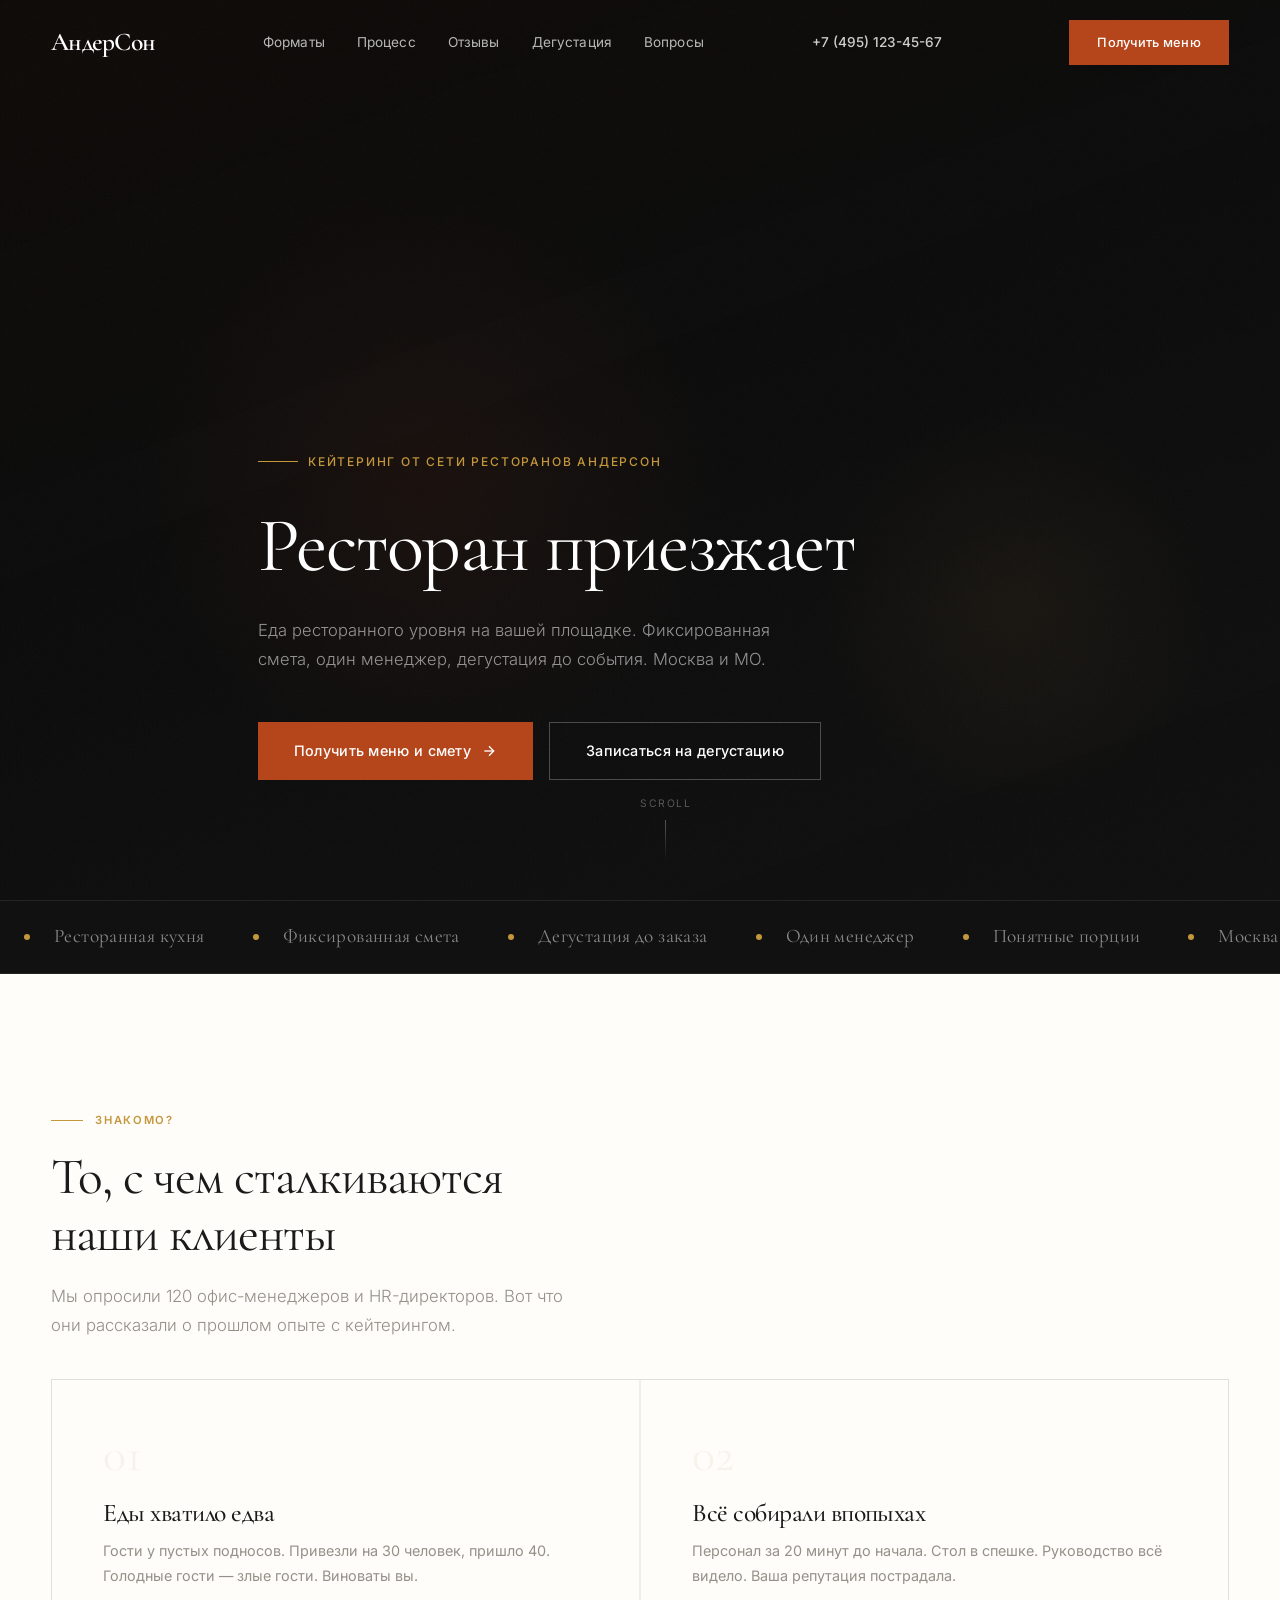
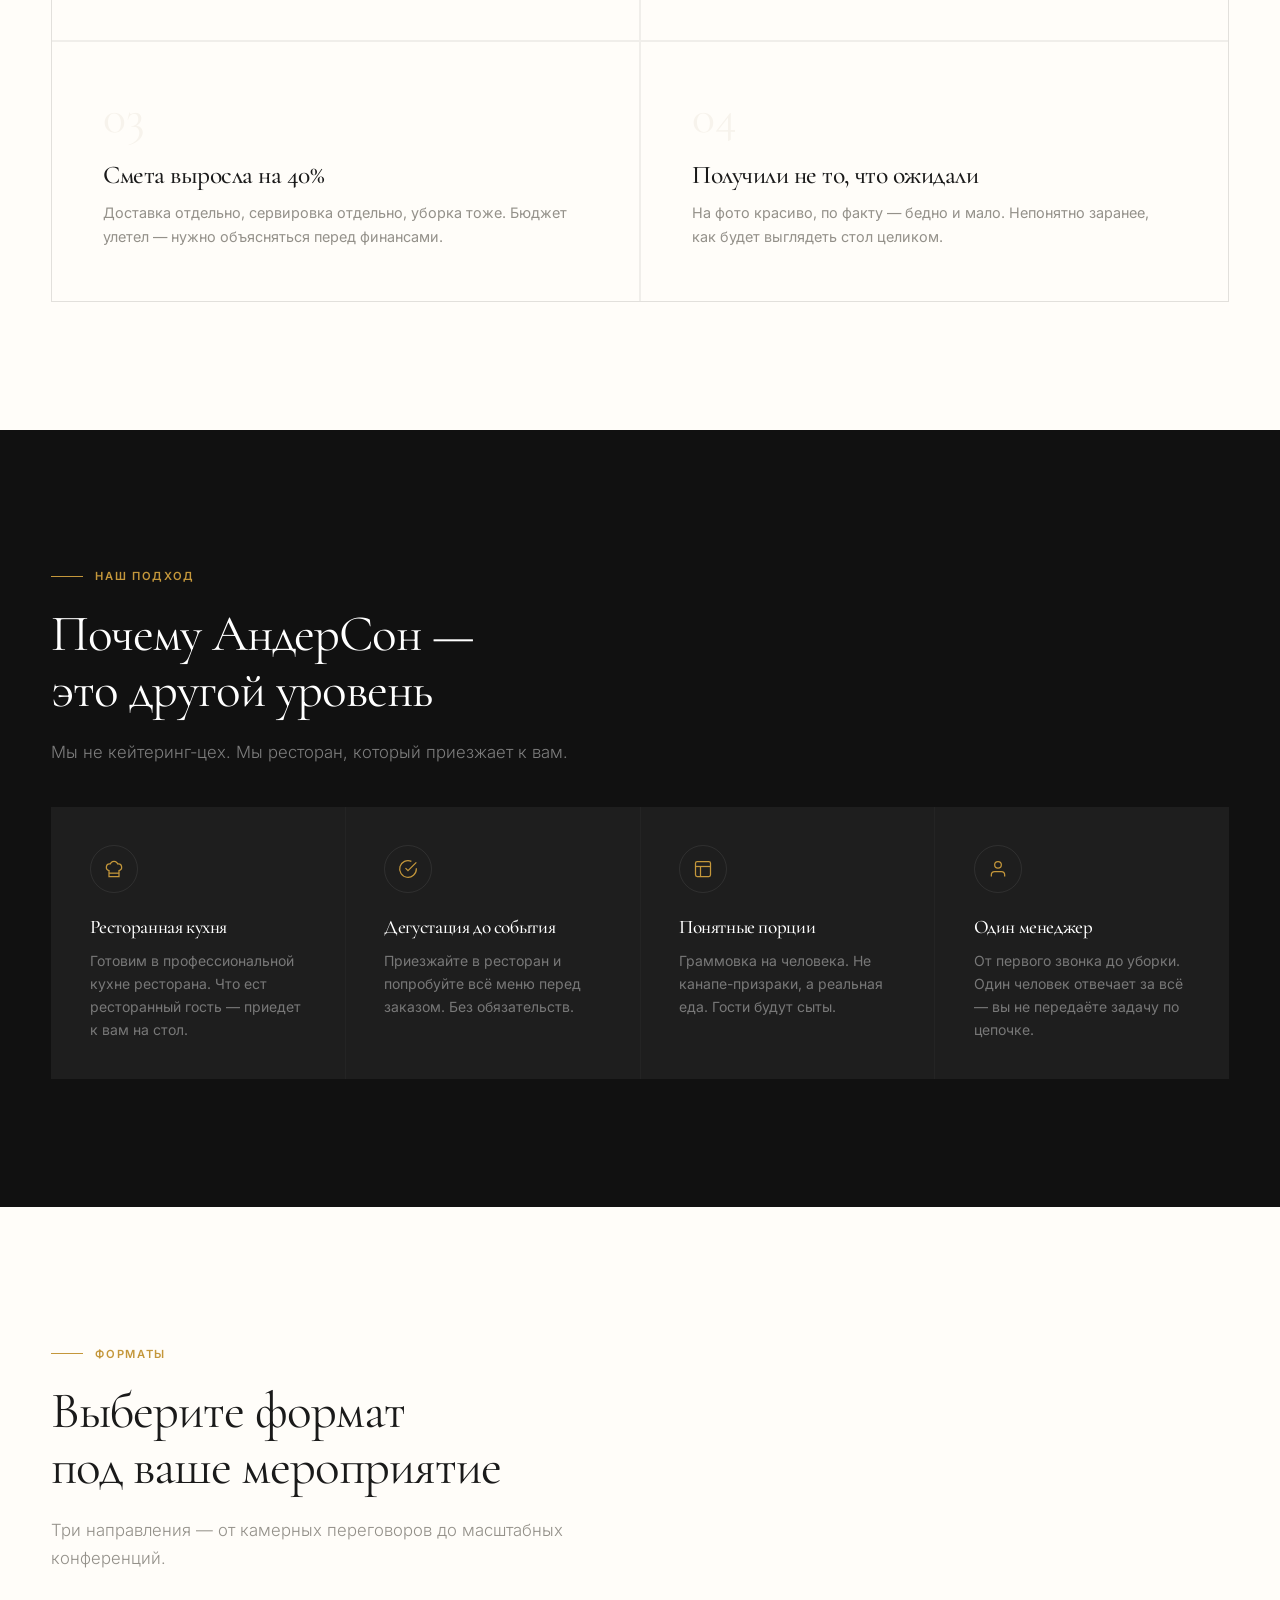
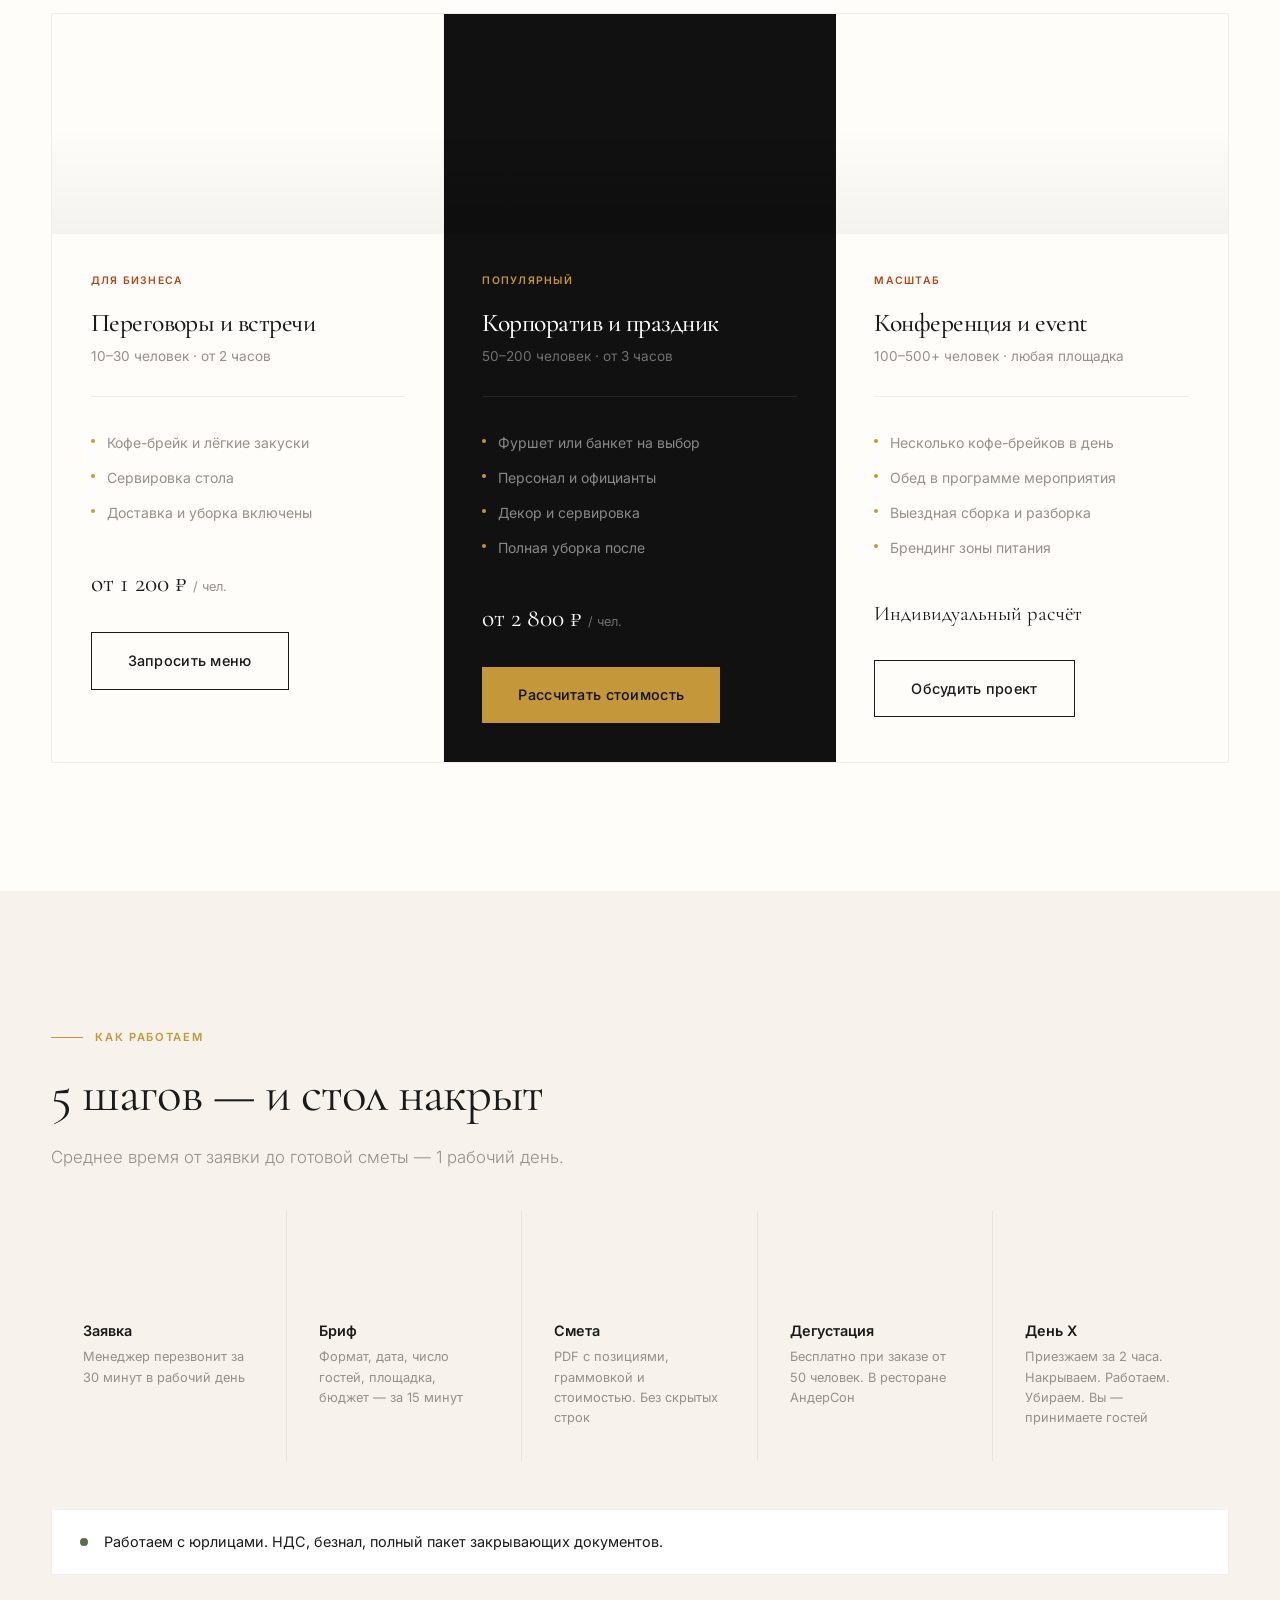
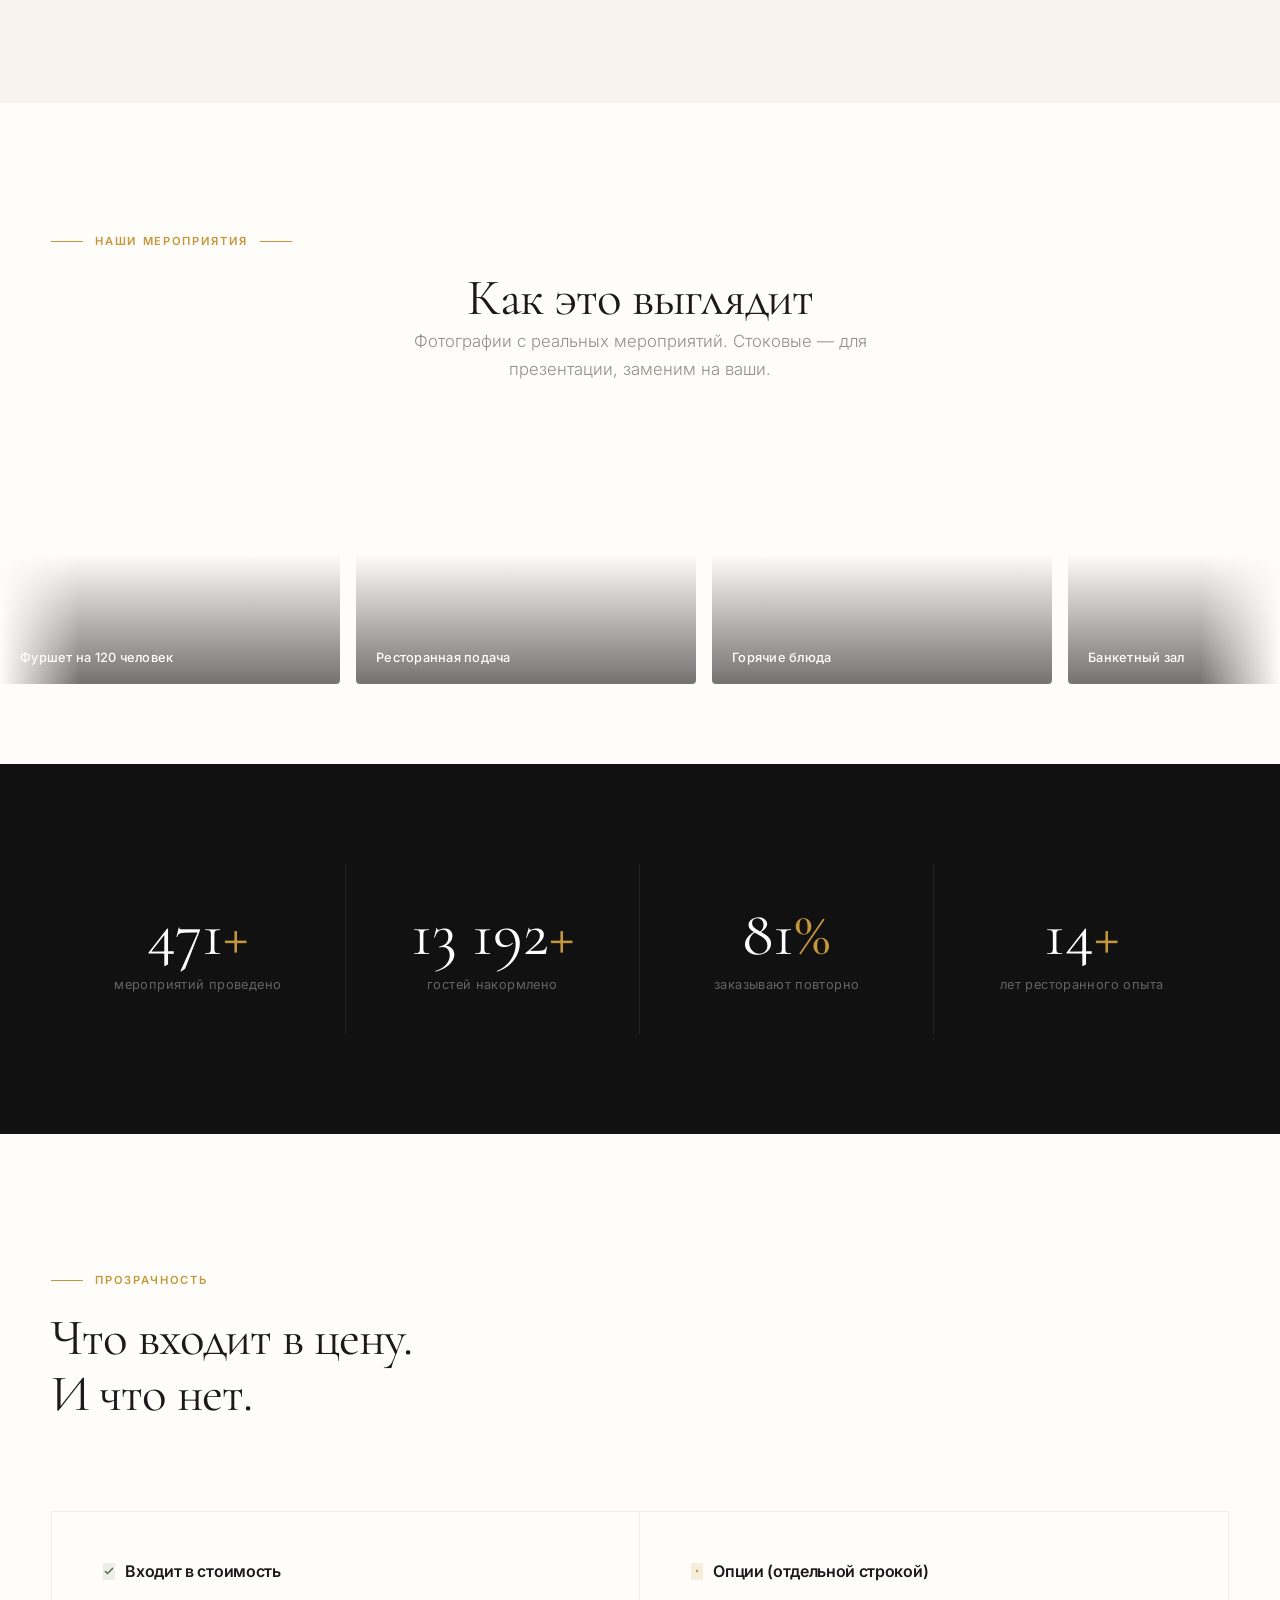
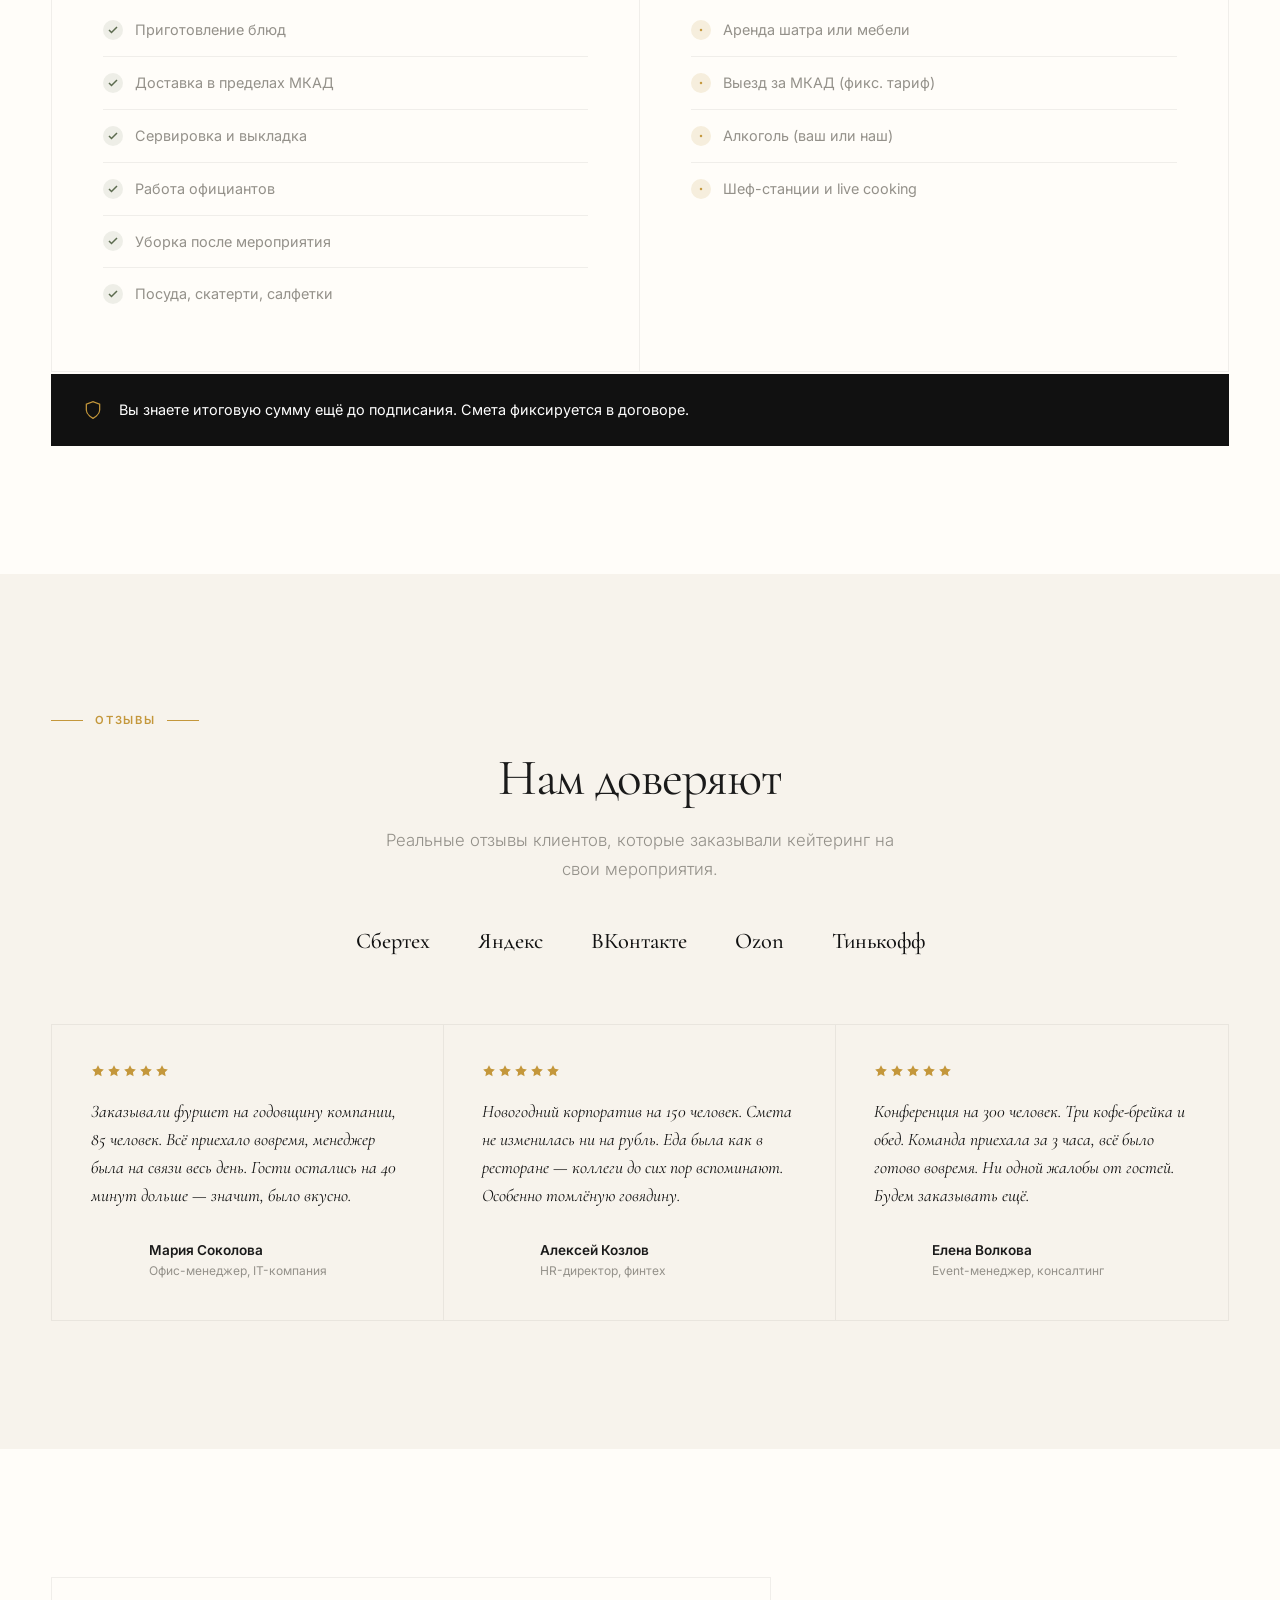
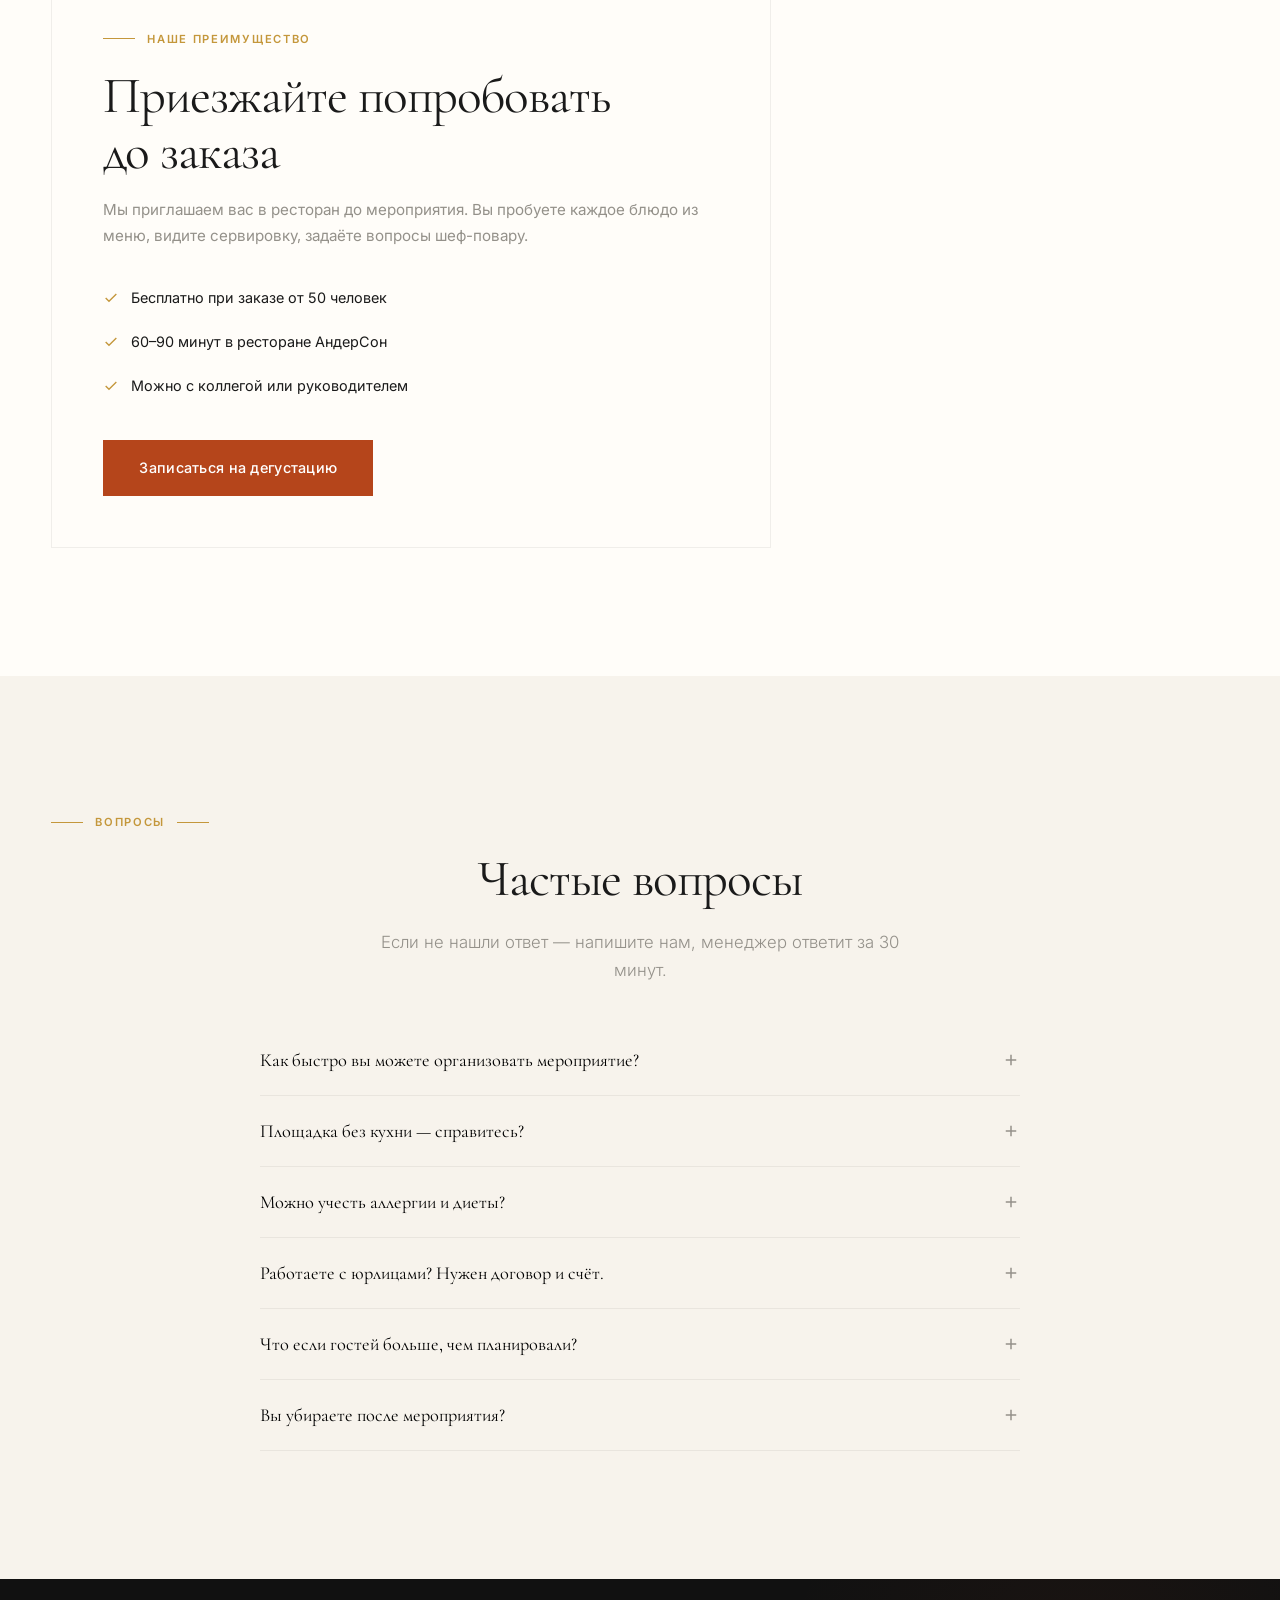
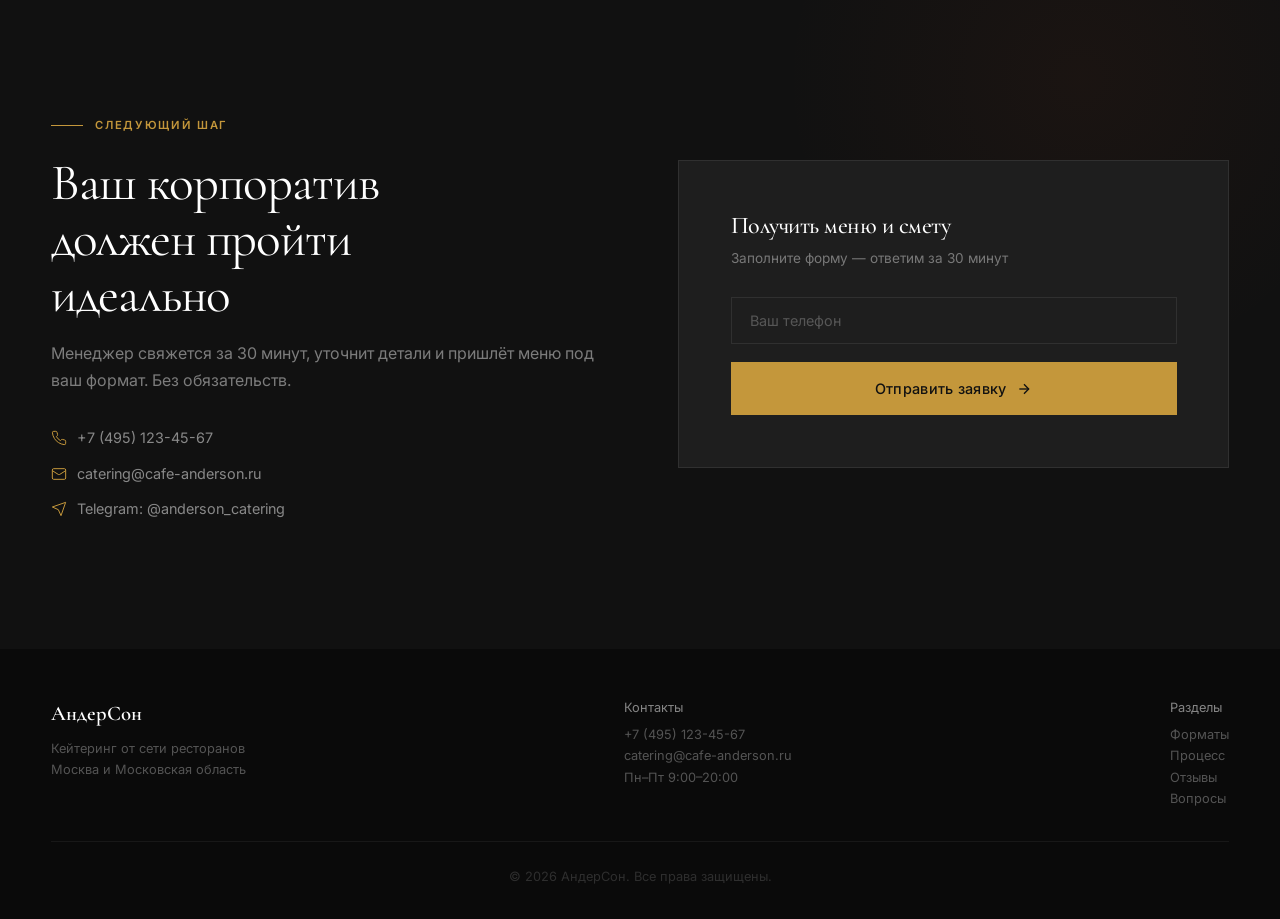
==== index.html @ f6ca9caa "Лендинг кейтеринга АндерСон — первая версия для презентации Co-Authored-By: Claude Opus 4.6 (1M cont" ====
<!DOCTYPE html>
<html lang="ru">
<head>
<meta charset="UTF-8">
<meta name="viewport" content="width=device-width, initial-scale=1.0">
<title>АндерСон Кейтеринг — ресторан приезжает к вам</title>
<meta name="description" content="Корпоративный кейтеринг от сети ресторанов АндерСон. Москва и МО. Ресторанная кухня на вашей площадке.">
<link rel="preconnect" href="https://fonts.googleapis.com">
<link rel="preconnect" href="https://fonts.gstatic.com" crossorigin>
<link href="https://fonts.googleapis.com/css2?family=Cormorant+Garamond:ital,wght@0,400;0,500;0,600;0,700;1,400;1,500&family=Inter:wght@300;400;500;600;700&display=swap" rel="stylesheet">
<style>
*,*::before,*::after{box-sizing:border-box;margin:0;padding:0}
html{scroll-behavior:smooth;font-size:16px;scroll-padding-top:80px}
body{font-family:'Inter',sans-serif;color:#1a1a1a;background:#FFFDF9;line-height:1.65;-webkit-font-smoothing:antialiased;overflow-x:hidden}
img{max-width:100%;display:block}
a{color:inherit;text-decoration:none}
ul{list-style:none}
button{cursor:pointer;border:none;background:none;font-family:inherit}
input,textarea{font-family:inherit;font-size:inherit}

:root{
  --serif:'Cormorant Garamond',Georgia,serif;
  --sans:'Inter',-apple-system,sans-serif;
  --cream:#FFFDF9;
  --cream-dark:#F7F3EC;
  --charcoal:#111111;
  --charcoal-soft:#1E1E1E;
  --warm-gray:#94918A;
  --warm-gray-light:#C4C0B8;
  --terra:#B5451B;
  --terra-deep:#8C3514;
  --gold:#C4973B;
  --gold-soft:rgba(196,151,59,0.15);
  --olive:#5C6B4F;
  --border-light:rgba(0,0,0,0.06);
  --border-dark:rgba(255,255,255,0.08);
}

/* === TYPOGRAPHY === */
h1,h2,h3,h4{font-family:var(--serif);font-weight:500;line-height:1.1;letter-spacing:-0.02em}
h1{font-size:clamp(3rem,6vw,5.5rem);font-weight:400}
h2{font-size:clamp(2rem,4vw,3.5rem);font-weight:400}
h3{font-size:clamp(1.25rem,2vw,1.75rem)}
.text-sm{font-size:0.875rem}
.text-xs{font-size:0.75rem;letter-spacing:0.1em;text-transform:uppercase;font-weight:600}

/* === LAYOUT === */
.wrap{max-width:1280px;margin:0 auto;padding:0 clamp(20px,4vw,64px)}
.sec{padding:clamp(80px,10vw,140px) 0}

/* === BUTTONS === */
.btn{display:inline-flex;align-items:center;gap:10px;font-size:0.9rem;font-weight:500;letter-spacing:0.02em;transition:all .4s cubic-bezier(.25,.46,.45,.94)}
.btn-fill{padding:16px 36px;background:var(--terra);color:#fff;border-radius:0}
.btn-fill:hover{background:var(--terra-deep);transform:translateY(-2px);box-shadow:0 12px 32px rgba(181,69,27,0.25)}
.btn-outline{padding:16px 36px;border:1px solid;border-radius:0}
.btn-outline:hover{background:var(--charcoal);color:#fff;border-color:var(--charcoal)}
.btn-ghost{padding:8px 0;position:relative}
.btn-ghost::after{content:'';position:absolute;bottom:4px;left:0;width:0;height:1px;background:currentColor;transition:width .4s}
.btn-ghost:hover::after{width:100%}
.btn-inv{padding:16px 36px;border:1px solid rgba(255,255,255,0.25);color:#fff;border-radius:0}
.btn-inv:hover{background:#fff;color:var(--charcoal);border-color:#fff}
.btn svg{transition:transform .3s}
.btn:hover svg{transform:translateX(4px)}

/* === HEADER === */
.hdr{position:fixed;top:0;left:0;right:0;z-index:100;padding:20px 0;transition:all .5s}
.hdr.scrolled{background:rgba(255,253,249,0.95);backdrop-filter:blur(20px);box-shadow:0 1px 0 var(--border-light);padding:14px 0}
.hdr .wrap{display:flex;align-items:center;justify-content:space-between}
.hdr-logo{font-family:var(--serif);font-size:1.6rem;font-weight:600;color:#fff;letter-spacing:-0.03em;transition:color .5s}
.hdr.scrolled .hdr-logo{color:var(--charcoal)}
.hdr-nav{display:flex;gap:32px;align-items:center}
.hdr-nav a{font-size:.85rem;font-weight:400;color:rgba(255,255,255,0.7);letter-spacing:0.01em;transition:color .3s}
.hdr-nav a:hover{color:#fff}
.hdr.scrolled .hdr-nav a{color:var(--warm-gray)}
.hdr.scrolled .hdr-nav a:hover{color:var(--charcoal)}
.hdr-phone{font-size:.85rem;font-weight:500;color:rgba(255,255,255,0.8);transition:color .5s}
.hdr.scrolled .hdr-phone{color:var(--charcoal)}
.hdr-cta{margin-left:20px}
.hdr-cta .btn-fill{padding:12px 28px;font-size:.8rem}
.hdr.scrolled .hdr-cta .btn-fill{background:var(--charcoal)}
.hdr.scrolled .hdr-cta .btn-fill:hover{background:var(--terra)}
.hdr-burger{display:none;width:32px;height:24px;position:relative;z-index:101}
.hdr-burger span{display:block;position:absolute;left:0;right:0;height:1.5px;background:#fff;transition:all .4s;border-radius:1px}
.hdr.scrolled .hdr-burger span{background:var(--charcoal)}
.hdr-burger span:nth-child(1){top:0}
.hdr-burger span:nth-child(2){top:50%;transform:translateY(-50%)}
.hdr-burger span:nth-child(3){bottom:0}
.hdr-burger.open span:nth-child(1){top:50%;transform:translateY(-50%) rotate(45deg)}
.hdr-burger.open span:nth-child(2){opacity:0}
.hdr-burger.open span:nth-child(3){bottom:50%;transform:translateY(50%) rotate(-45deg)}
.hdr-burger.open span{background:#fff!important}

/* === MOBILE NAV === */
.mnav{position:fixed;inset:0;background:var(--charcoal);z-index:99;display:flex;flex-direction:column;justify-content:center;align-items:center;gap:0;opacity:0;pointer-events:none;transition:opacity .5s}
.mnav.open{opacity:1;pointer-events:all}
.mnav a{display:block;font-family:var(--serif);font-size:2.5rem;font-weight:400;color:#fff;padding:12px 0;opacity:0;transform:translateY(20px);transition:all .4s}
.mnav.open a{opacity:1;transform:translateY(0)}
.mnav.open a:nth-child(1){transition-delay:.1s}
.mnav.open a:nth-child(2){transition-delay:.15s}
.mnav.open a:nth-child(3){transition-delay:.2s}
.mnav.open a:nth-child(4){transition-delay:.25s}
.mnav.open a:nth-child(5){transition-delay:.3s}
.mnav.open a:nth-child(6){transition-delay:.35s}
.mnav a:hover{color:var(--gold)}
.mnav-phone{margin-top:40px;font-size:1.2rem;color:var(--gold)!important;font-family:var(--sans)!important;font-weight:500!important}

/* === HERO === */
.hero{min-height:100vh;display:flex;align-items:flex-end;position:relative;overflow:hidden;background:var(--charcoal)}
.hero-bg{position:absolute;inset:0;background:url('https://images.unsplash.com/photo-1555244162-803834f70033?w=1920&q=80&fit=crop') center/cover no-repeat}
.hero-bg::after{content:'';position:absolute;inset:0;background:linear-gradient(160deg,rgba(15,10,5,0.85) 0%,rgba(10,10,10,0.7) 40%,rgba(17,17,17,0.8) 100%)}
.hero-grain{position:absolute;inset:0;opacity:.03;background-image:url("data:image/svg+xml,%3Csvg viewBox='0 0 256 256' xmlns='http://www.w3.org/2000/svg'%3E%3Cfilter id='n'%3E%3CfeTurbulence type='fractalNoise' baseFrequency='0.9' numOctaves='4' stitchTiles='stitch'/%3E%3C/filter%3E%3Crect width='100%25' height='100%25' filter='url(%23n)' opacity='1'/%3E%3C/svg%3E");background-size:128px}
.hero-glow{position:absolute;top:20%;left:10%;width:600px;height:600px;background:radial-gradient(circle,rgba(181,69,27,0.08) 0%,transparent 70%);pointer-events:none}
.hero-glow2{position:absolute;bottom:10%;right:5%;width:400px;height:400px;background:radial-gradient(circle,rgba(196,151,59,0.06) 0%,transparent 70%);pointer-events:none}
.hero .wrap{position:relative;z-index:2;padding-top:180px;padding-bottom:clamp(60px,10vw,120px);max-width:900px}
.hero-label{display:inline-flex;align-items:center;gap:10px;margin-bottom:32px;opacity:0;animation:fadeUp .8s .3s forwards}
.hero-label .line{width:40px;height:1px;background:var(--gold)}
.hero-label span{font-size:.75rem;letter-spacing:.15em;text-transform:uppercase;color:var(--gold);font-weight:500}
.hero h1{color:#fff;margin-bottom:28px;opacity:0;animation:fadeUp .8s .5s forwards}
.hero h1 em{font-style:italic;color:var(--gold)}
.hero-lead{color:rgba(255,255,255,0.55);font-size:clamp(1rem,1.3vw,1.15rem);max-width:520px;margin-bottom:48px;line-height:1.75;font-weight:300;opacity:0;animation:fadeUp .8s .7s forwards}
.hero-actions{display:flex;gap:16px;flex-wrap:wrap;opacity:0;animation:fadeUp .8s .9s forwards}
.hero-scroll{position:absolute;bottom:40px;left:50%;transform:translateX(-50%);z-index:2;display:flex;flex-direction:column;align-items:center;gap:8px;color:rgba(255,255,255,0.3);font-size:.65rem;letter-spacing:.15em;text-transform:uppercase;animation:fadeUp .8s 1.2s forwards;opacity:0}
.hero-scroll .arrow{width:1px;height:40px;background:linear-gradient(to bottom,rgba(255,255,255,0.3),transparent);animation:scrollArrow 2s infinite}
@keyframes scrollArrow{0%,100%{opacity:1;transform:scaleY(1)}50%{opacity:.3;transform:scaleY(.5)}}
@keyframes fadeUp{to{opacity:1;transform:translateY(0)}}
.hero-label,.hero h1,.hero-lead,.hero-actions,.hero-scroll{transform:translateY(24px)}

/* === SECTION COMMON === */
.sec-label{display:inline-flex;align-items:center;gap:12px;margin-bottom:20px}
.sec-label .line{width:32px;height:1px;background:var(--gold)}
.sec-label span{font-size:.7rem;letter-spacing:.15em;text-transform:uppercase;color:var(--gold);font-weight:600}
.sec h2{margin-bottom:20px}
.sec-sub{color:var(--warm-gray);max-width:540px;margin-bottom:40px;font-weight:300;font-size:1.05rem;line-height:1.7}

/* === PAIN SECTION === */
.pain{background:var(--cream)}
.pain-grid{display:grid;grid-template-columns:repeat(2,1fr);gap:2px;background:var(--border-light);border:1px solid var(--border-light)}
.pain-card{background:var(--cream);padding:clamp(32px,4vw,56px);transition:background .4s}
.pain-card:hover{background:#fff}
.pain-num{font-family:var(--serif);font-size:3rem;font-weight:400;color:var(--cream-dark);line-height:1;margin-bottom:20px;transition:color .4s}
.pain-card:hover .pain-num{color:var(--terra)}
.pain-card h3{margin-bottom:12px}
.pain-card p{color:var(--warm-gray);font-size:.9rem;line-height:1.7}

/* === APPROACH (UTP) === */
.approach{background:var(--charcoal);color:#fff;position:relative}
.approach::before{content:'';position:absolute;inset:0;background:url('https://images.unsplash.com/photo-1559339352-11d035aa65de?w=1600&q=60&fit=crop') center/cover no-repeat;opacity:.06}
.approach .wrap{position:relative;z-index:1}
.approach .sec-sub{color:rgba(255,255,255,0.45)}
.approach-grid{display:grid;grid-template-columns:repeat(4,1fr);gap:1px;background:var(--border-dark)}
.approach-card{background:var(--charcoal-soft);padding:clamp(28px,3vw,48px);transition:background .4s}
.approach-card:hover{background:#252525}
.approach-card .ico{width:48px;height:48px;border:1px solid var(--border-dark);border-radius:50%;display:flex;align-items:center;justify-content:center;margin-bottom:24px;color:var(--gold);transition:all .4s}
.approach-card:hover .ico{border-color:var(--gold);background:var(--gold-soft)}
.approach-card h3{color:#fff;margin-bottom:10px;font-size:1.2rem}
.approach-card p{color:rgba(255,255,255,0.4);font-size:.875rem;line-height:1.65}

/* === FORMATS === */
.formats{background:var(--cream)}
.fmt-grid{display:grid;grid-template-columns:repeat(3,1fr);gap:0;border:1px solid var(--border-light)}
.fmt-card{border-right:1px solid var(--border-light);display:flex;flex-direction:column;transition:background .4s;overflow:hidden}
.fmt-card:last-child{border-right:none}
.fmt-card:hover{background:#fff}
.fmt-img{height:220px;background-size:cover;background-position:center;position:relative}
.fmt-img::after{content:'';position:absolute;inset:0;background:linear-gradient(to bottom,transparent 50%,rgba(0,0,0,0.04) 100%)}
.fmt-card.featured .fmt-img::after{background:linear-gradient(to bottom,transparent 50%,rgba(0,0,0,0.2) 100%)}
.fmt-body{padding:clamp(28px,3vw,44px)}
.fmt-card.featured{background:var(--charcoal);color:#fff;border-color:var(--charcoal);transition:background .4s,color .4s,transform .5s,box-shadow .5s}
.fmt-card.featured:hover{background:#fff;color:var(--charcoal)}
.fmt-card.featured:hover .fmt-badge{color:var(--terra)}
.fmt-card.featured:hover .fmt-meta{color:var(--warm-gray);border-color:var(--border-light)}
.fmt-card.featured:hover .fmt-list li{color:var(--warm-gray)}
.fmt-card.featured:hover .fmt-price small{color:var(--warm-gray)}
.fmt-card.featured:hover .btn-fill{background:var(--terra);color:#fff}
.fmt-badge{font-size:.65rem;letter-spacing:.12em;text-transform:uppercase;font-weight:600;color:var(--terra);margin-bottom:20px}
.fmt-card.featured .fmt-badge{color:var(--gold)}
.fmt-card h3{font-size:clamp(1.5rem,2vw,2rem);margin-bottom:8px}
.fmt-meta{font-size:.85rem;color:var(--warm-gray);margin-bottom:28px;padding-bottom:28px;border-bottom:1px solid var(--border-light)}
.fmt-card.featured .fmt-meta{color:rgba(255,255,255,0.4);border-color:var(--border-dark)}
.fmt-list{flex-grow:1;margin-bottom:32px}
.fmt-list li{font-size:.875rem;padding:6px 0;color:var(--warm-gray);display:flex;align-items:flex-start;gap:12px}
.fmt-list li::before{content:'';width:4px;height:4px;border-radius:50%;background:var(--gold);margin-top:8px;flex-shrink:0}
.fmt-card.featured .fmt-list li{color:rgba(255,255,255,0.5)}
.fmt-price{font-family:var(--serif);font-size:clamp(1.5rem,2vw,2.25rem);font-weight:400;margin-bottom:28px}
.fmt-price small{font-family:var(--sans);font-size:.8rem;font-weight:400;color:var(--warm-gray)}
.fmt-card.featured .fmt-price small{color:rgba(255,255,255,0.4)}
.fmt-card.featured .btn-fill{background:var(--gold);color:var(--charcoal)}
.fmt-card.featured .btn-fill:hover{background:#d4a73f}

/* === PROCESS === */
.process{background:var(--cream-dark)}
.proc-grid{display:grid;grid-template-columns:repeat(5,1fr);gap:0}
.proc-step{padding:clamp(24px,2.5vw,40px);border-right:1px solid var(--border-light);position:relative}
.proc-step:last-child{border-right:none}
.proc-step .num{font-family:var(--serif);font-size:4rem;font-weight:400;color:var(--cream-dark);line-height:1;margin-bottom:16px;transition:color .4s}
.proc-step:hover .num{color:var(--terra)}
.proc-step h4{font-family:var(--sans);font-weight:600;font-size:.9rem;margin-bottom:8px;letter-spacing:0}
.proc-step p{font-size:.8rem;color:var(--warm-gray);line-height:1.6}
.proc-note{margin-top:48px;display:flex;align-items:center;gap:16px;padding:20px 28px;border:1px solid var(--border-light);background:#fff;font-size:.9rem}
.proc-note .dot{width:8px;height:8px;border-radius:50%;background:var(--olive);flex-shrink:0}

/* === GALLERY MARQUEE === */
.gallery{padding:clamp(80px,10vw,120px) 0 clamp(60px,8vw,80px);background:var(--cream);overflow:hidden}
.gal-marquee{position:relative;width:100%;overflow:hidden}
.gal-marquee::before,.gal-marquee::after{content:'';position:absolute;top:0;bottom:0;width:80px;z-index:3;pointer-events:none}
.gal-marquee::before{left:0;background:linear-gradient(to right,var(--cream),transparent)}
.gal-marquee::after{right:0;background:linear-gradient(to left,var(--cream),transparent)}
.gal-track{display:flex;gap:16px;width:max-content;animation:marquee 35s linear infinite}
.gal-marquee:hover .gal-track{animation-play-state:paused}
@keyframes marquee{0%{transform:translateX(0)}100%{transform:translateX(-50%)}}
.gal-item{width:340px;height:260px;background-size:cover;background-position:center;border-radius:4px;position:relative;overflow:hidden;flex-shrink:0;transition:transform .4s}
.gal-item:hover{transform:scale(1.03)}
.gal-item::after{content:'';position:absolute;inset:0;background:linear-gradient(to top,rgba(0,0,0,0.55) 0%,transparent 50%)}
.gal-cap{position:absolute;bottom:16px;left:20px;right:20px;color:#fff;font-size:.8rem;font-weight:500;z-index:2;letter-spacing:.02em}

/* === STATS === */
.stats{background:var(--charcoal);padding:clamp(60px,8vw,100px) 0}
.stats-grid{display:grid;grid-template-columns:repeat(4,1fr);gap:0}
.stat{text-align:center;padding:clamp(20px,3vw,40px);border-right:1px solid var(--border-dark)}
.stat:last-child{border-right:none}
.stat-num{font-family:var(--serif);font-size:clamp(2.5rem,5vw,4rem);font-weight:400;color:#fff;line-height:1;margin-bottom:8px}
.stat-num .suffix{color:var(--gold)}
.stat-label{font-size:.8rem;color:rgba(255,255,255,0.35);letter-spacing:.03em}

/* === TRANSPARENCY === */
.transp{background:var(--cream)}
.transp-grid{display:grid;grid-template-columns:1fr 1fr;gap:0;border:1px solid var(--border-light)}
.transp-col{padding:clamp(32px,4vw,56px)}
.transp-col:first-child{border-right:1px solid var(--border-light)}
.transp-col h3{font-family:var(--sans);font-weight:600;font-size:1rem;margin-bottom:24px;display:flex;align-items:center;gap:10px}
.transp-col li{padding:14px 0;border-bottom:1px solid var(--border-light);font-size:.9rem;color:var(--warm-gray);display:flex;align-items:center;gap:12px}
.transp-col li:last-child{border-bottom:none}
.transp-col li .ck{width:20px;height:20px;border-radius:50%;display:flex;align-items:center;justify-content:center;flex-shrink:0}
.ck-yes{background:rgba(92,107,79,0.1);color:var(--olive)}
.ck-opt{background:var(--gold-soft);color:var(--gold)}
.transp-banner{margin-top:2px;background:var(--charcoal);color:#fff;padding:24px 32px;display:flex;align-items:center;gap:16px;font-size:.9rem;font-weight:400}
.transp-banner svg{flex-shrink:0;color:var(--gold)}

/* === REVIEWS === */
.reviews{background:var(--cream-dark)}
.rev-logos{display:flex;gap:48px;align-items:center;justify-content:center;margin-bottom:64px;flex-wrap:wrap;opacity:.3}
.rev-logo{font-family:var(--serif);font-size:1.4rem;font-weight:500;color:var(--charcoal)}
.rev-grid{display:grid;grid-template-columns:repeat(3,1fr);gap:0;border:1px solid var(--border-light)}
.rev-card{padding:clamp(28px,3vw,44px);border-right:1px solid var(--border-light);background:var(--cream-dark);transition:background .4s}
.rev-card:last-child{border-right:none}
.rev-card:hover{background:#fff}
.rev-stars{display:flex;gap:2px;margin-bottom:20px;color:var(--gold)}
.rev-text{font-family:var(--serif);font-size:1.1rem;font-weight:400;font-style:italic;line-height:1.6;margin-bottom:28px;color:var(--charcoal)}
.rev-author{display:flex;align-items:center;gap:14px}
.rev-ava{width:44px;height:44px;border-radius:50%;background-size:cover;background-position:center;flex-shrink:0}
.rev-name{font-weight:600;font-size:.85rem}
.rev-role{font-size:.75rem;color:var(--warm-gray)}

/* === DEGUSTATION === */
.degu{background:var(--cream)}
.degu-inner{border:1px solid var(--border-light);max-width:720px}
.degu-img{display:none}
.degu-content{padding:clamp(40px,4vw,72px);display:flex;flex-direction:column;justify-content:center}
.degu-content h2{margin-bottom:16px}
.degu-content>p{color:var(--warm-gray);margin-bottom:28px;font-size:.95rem;line-height:1.7}
.degu-list li{padding:10px 0;display:flex;align-items:center;gap:12px;font-size:.9rem}
.degu-list li svg{color:var(--gold);flex-shrink:0}
.degu-content .btn{margin-top:32px;align-self:flex-start}

/* === FAQ === */
.faq{background:var(--cream-dark)}
.faq-list{max-width:760px;margin:32px auto 0}
.faq-item{border-bottom:1px solid var(--border-light)}
.faq-q{width:100%;text-align:left;padding:24px 0;font-family:var(--serif);font-size:1.15rem;font-weight:400;display:flex;justify-content:space-between;align-items:center;gap:16px;transition:color .3s}
.faq-q:hover{color:var(--terra)}
.faq-q svg{flex-shrink:0;transition:transform .4s;color:var(--warm-gray)}
.faq-item.open .faq-q svg{transform:rotate(45deg)}
.faq-a{max-height:0;overflow:hidden;transition:max-height .5s cubic-bezier(.25,.46,.45,.94)}
.faq-item.open .faq-a{max-height:200px}
.faq-a p{padding-bottom:24px;font-size:.9rem;color:var(--warm-gray);line-height:1.75}

/* === FINAL CTA === */
.cta-final{background:var(--charcoal);color:#fff;padding:clamp(80px,10vw,140px) 0;position:relative;overflow:hidden}
.cta-final .glow{position:absolute;top:-200px;right:-100px;width:600px;height:600px;background:radial-gradient(circle,rgba(181,69,27,0.06) 0%,transparent 70%);pointer-events:none}
.cta-final .wrap{position:relative;z-index:2;display:grid;grid-template-columns:1fr 1fr;gap:clamp(40px,6vw,80px);align-items:center}
.cta-text h2{color:#fff;margin-bottom:16px}
.cta-text p{color:rgba(255,255,255,0.45);margin-bottom:32px;font-size:1rem;line-height:1.7}
.cta-contacts{display:flex;flex-direction:column;gap:12px}
.cta-contact{display:flex;align-items:center;gap:10px;color:rgba(255,255,255,0.5);font-size:.9rem;transition:color .3s}
.cta-contact:hover{color:#fff}
.cta-contact svg{flex-shrink:0;color:var(--gold)}
.cta-form{background:var(--charcoal-soft);border:1px solid var(--border-dark);padding:clamp(32px,4vw,52px)}
.cta-form h3{font-size:1.5rem;margin-bottom:8px;color:#fff}
.cta-form>p{font-size:.85rem;color:rgba(255,255,255,0.4);margin-bottom:28px}
.f-group{margin-bottom:14px}
.f-group input,.f-group textarea{width:100%;padding:14px 18px;border:1px solid var(--border-dark);background:transparent;color:#fff;font-size:.9rem;outline:none;transition:border-color .3s}
.f-group input::placeholder,.f-group textarea::placeholder{color:rgba(255,255,255,0.25)}
.f-group input:focus,.f-group textarea:focus{border-color:var(--gold)}
.f-group textarea{resize:vertical;min-height:60px}
.cta-form .btn-fill{width:100%;justify-content:center;padding:18px;font-size:.9rem;margin-top:4px;background:var(--gold);color:var(--charcoal)}
.cta-form .btn-fill:hover{background:#d4a73f;box-shadow:0 12px 32px rgba(196,151,59,0.2)}
.form-ok{display:none;text-align:center;padding:40px 0}
.form-ok.show{display:block}
.form-ok .chk{width:64px;height:64px;border-radius:50%;border:2px solid var(--gold);display:flex;align-items:center;justify-content:center;margin:0 auto 20px;color:var(--gold);animation:pop .5s}
@keyframes pop{0%{transform:scale(0)}60%{transform:scale(1.2)}100%{transform:scale(1)}}
.form-ok h3{color:#fff;margin-bottom:6px}
.form-ok p{color:rgba(255,255,255,0.45);font-size:.9rem}

/* === FOOTER === */
.ftr{background:#0a0a0a;padding:48px 0 32px;color:rgba(255,255,255,0.3);font-size:.8rem}
.ftr-inner{display:flex;justify-content:space-between;align-items:flex-start;gap:32px;flex-wrap:wrap;padding-bottom:32px;border-bottom:1px solid rgba(255,255,255,0.06)}
.ftr-logo{font-family:var(--serif);font-size:1.3rem;font-weight:600;color:#fff;margin-bottom:6px}
.ftr-copy{text-align:center;margin-top:24px;color:rgba(255,255,255,0.15)}

/* === SCROLL TOP === */
.to-top{position:fixed;bottom:32px;right:32px;width:44px;height:44px;background:var(--charcoal);color:#fff;display:flex;align-items:center;justify-content:center;z-index:90;opacity:0;transform:translateY(16px);transition:all .4s;pointer-events:none}
.to-top.show{opacity:1;transform:translateY(0);pointer-events:all}
.to-top:hover{background:var(--terra)}

/* === MOBILE CTA BAR === */
.m-cta{display:none;position:fixed;bottom:0;left:0;right:0;background:rgba(255,253,249,0.97);backdrop-filter:blur(16px);padding:12px 20px;z-index:89;box-shadow:0 -1px 0 var(--border-light);transform:translateY(100%);transition:transform .4s}
.m-cta.show{transform:translateY(0)}
.m-cta .btn-fill{width:100%;justify-content:center;padding:16px}

/* === REVEAL ANIMATIONS === */
.rv{opacity:0;transform:translateY(32px);transition:opacity .9s cubic-bezier(.16,1,.3,1),transform .9s cubic-bezier(.16,1,.3,1)}
.rv.in{opacity:1;transform:none}
.rv-d1{transition-delay:.12s}
.rv-d2{transition-delay:.24s}
.rv-d3{transition-delay:.36s}
.rv-d4{transition-delay:.48s}
.rv-scale{opacity:0;transform:scale(0.92);transition:opacity .8s,transform .8s cubic-bezier(.16,1,.3,1)}
.rv-scale.in{opacity:1;transform:scale(1)}
.rv-left{opacity:0;transform:translateX(-40px);transition:opacity .8s,transform .8s cubic-bezier(.16,1,.3,1)}
.rv-left.in{opacity:1;transform:none}
.rv-right{opacity:0;transform:translateX(40px);transition:opacity .8s,transform .8s cubic-bezier(.16,1,.3,1)}
.rv-right.in{opacity:1;transform:none}

/* === GRADIENT ANIMATED HEADING === */
.grad-text{background:linear-gradient(135deg,var(--gold),var(--terra),var(--gold),#D4A03F);background-size:300% 300%;-webkit-background-clip:text;-webkit-text-fill-color:transparent;background-clip:text;animation:gradShift 6s ease infinite}
@keyframes gradShift{0%{background-position:0% 50%}50%{background-position:100% 50%}100%{background-position:0% 50%}}

/* === ENHANCED HOVER EFFECTS === */
.pain-card{transition:background .4s,transform .4s,box-shadow .4s}
.pain-card:hover{background:#fff;transform:translateY(-4px);box-shadow:0 20px 40px rgba(0,0,0,0.06)}
.approach-card{transition:background .4s,transform .4s}
.approach-card:hover{background:#252525;transform:translateY(-4px)}
.fmt-card{transition:background .4s,transform .5s,box-shadow .5s}
.fmt-card:hover{background:#fff;transform:translateY(-6px);box-shadow:0 24px 48px rgba(0,0,0,0.08)}
.fmt-card.featured:hover{transform:translateY(-6px);box-shadow:0 24px 48px rgba(0,0,0,0.2)}
.rev-card{transition:background .4s,transform .4s,box-shadow .4s}
.rev-card:hover{background:#fff;transform:translateY(-4px);box-shadow:0 16px 40px rgba(0,0,0,0.06)}
.proc-step{transition:background .3s}
.proc-step:hover{background:rgba(0,0,0,0.015)}
.gal-item{transition:transform .5s cubic-bezier(.16,1,.3,1)}
.gal-item:hover{transform:scale(1.04)}
.btn-fill{position:relative;overflow:hidden}
.btn-fill::before{content:'';position:absolute;top:50%;left:50%;width:0;height:0;background:rgba(255,255,255,0.1);border-radius:50%;transform:translate(-50%,-50%);transition:width .6s,height .6s}
.btn-fill:hover::before{width:300px;height:300px}
.to-top{transition:all .4s cubic-bezier(.16,1,.3,1)}
.to-top:hover{transform:translateY(-4px);box-shadow:0 8px 24px rgba(181,69,27,0.3)}

/* === PARALLAX PREP === */
.parallax-bg{will-change:transform;transform:scale(1.1)}

/* === FLOATING ELEMENTS === */
.hero-glow{animation:floatGlow 8s ease-in-out infinite}
.hero-glow2{animation:floatGlow 10s ease-in-out infinite reverse}
@keyframes floatGlow{0%,100%{transform:translate(0,0)}50%{transform:translate(20px,-20px)}}

/* === CURSOR FOLLOWER LINE on NAV === */
.hdr-nav a{position:relative}
.hdr-nav a::after{content:'';position:absolute;bottom:-4px;left:0;width:0;height:1px;background:var(--gold);transition:width .3s}
.hdr-nav a:hover::after{width:100%}

/* === SMOOTH NUMBER TICKER === */
.stat-num{transition:color .3s}
.stat:hover .stat-num{color:var(--gold)}

/* === CURSOR FOLLOWER (disabled) === */
.cursor{display:none}

/* === MARQUEE TEXT STRIP === */
.marquee-strip{padding:20px 0;background:var(--charcoal);overflow:hidden;border-top:1px solid var(--border-dark);border-bottom:1px solid var(--border-dark)}
.marquee-track{display:flex;gap:0;width:max-content;animation:marqueeText 20s linear infinite}
@keyframes marqueeText{0%{transform:translateX(0)}100%{transform:translateX(-50%)}}
.marquee-item{display:flex;align-items:center;gap:24px;padding:0 24px;white-space:nowrap}
.marquee-item span{font-family:var(--serif);font-size:clamp(1rem,1.5vw,1.3rem);font-weight:400;color:rgba(255,255,255,0.5);letter-spacing:.02em}
.marquee-item .dot{width:6px;height:6px;border-radius:50%;background:var(--gold);flex-shrink:0}

/* === HERO TEXT SPLIT === */
.hero-word{display:inline-block;opacity:0;transform:translateY(100%);animation:wordReveal .7s forwards}
@keyframes wordReveal{to{opacity:1;transform:translateY(0)}}

/* === SCROLL PROGRESS === */
.scroll-progress{position:fixed;top:0;left:0;height:2px;background:linear-gradient(90deg,var(--terra),var(--gold));z-index:101;width:0;transition:none}

/* === IMAGE TILT === */
.tilt-card{transition:transform .4s cubic-bezier(.03,.98,.52,.99)}

/* === RESPONSIVE === */
@media(max-width:1024px){
  .hdr-nav,.hdr-phone,.hdr-cta{display:none}
  .hdr-burger{display:block}
  .m-cta{display:block}
  .pain-grid{grid-template-columns:1fr}
  .approach-grid{grid-template-columns:repeat(2,1fr)}
  .fmt-grid{grid-template-columns:1fr}
  .fmt-img{height:180px}
  .fmt-card{border-right:none;border-bottom:1px solid var(--border-light)}
  .fmt-card:last-child{border-bottom:none}
  .proc-grid{grid-template-columns:1fr;gap:0}
  .proc-step{border-right:none;border-bottom:1px solid var(--border-light);display:flex;gap:20px;align-items:flex-start}
  .proc-step:last-child{border-bottom:none}
  .proc-step .num{font-size:2.5rem;min-width:60px}
  .stats-grid{grid-template-columns:repeat(2,1fr)}
  .stat{border-bottom:1px solid var(--border-dark)}
  .stat:nth-child(2){border-right:none}
  .stat:nth-child(4){border-right:none}
  .transp-grid{grid-template-columns:1fr}
  .transp-col:first-child{border-right:none;border-bottom:1px solid var(--border-light)}
  .rev-grid{grid-template-columns:1fr}
  .rev-card{border-right:none;border-bottom:1px solid var(--border-light)}
  .rev-card:last-child{border-bottom:none}
  .degu-inner{max-width:100%}
  .cta-final .wrap{grid-template-columns:1fr}
}
@media(max-width:640px){
  .sec{padding:clamp(60px,8vw,100px) 0}
  .approach-grid{grid-template-columns:1fr}
  .stats-grid{grid-template-columns:1fr 1fr}
  .gal-item{width:280px;height:200px}
  .hero-actions{flex-direction:column}
  .hero-actions .btn{text-align:center;justify-content:center}
  .rev-logos{gap:24px}
}
</style>
</head>
<body>

<!-- SCROLL PROGRESS -->
<div class="scroll-progress" id="scrollProg"></div>

<!-- HEADER -->
<header class="hdr" id="hdr">
  <div class="wrap">
    <a href="#" class="hdr-logo">АндерСон</a>
    <nav class="hdr-nav">
      <a href="#formats">Форматы</a>
      <a href="#process">Процесс</a>
      <a href="#reviews">Отзывы</a>
      <a href="#degustation">Дегустация</a>
      <a href="#faq">Вопросы</a>
    </nav>
    <a href="tel:+74951234567" class="hdr-phone">+7 (495) 123-45-67</a>
    <div class="hdr-cta"><a href="#cta" class="btn btn-fill">Получить меню</a></div>
    <button class="hdr-burger" id="burger" aria-label="Меню"><span></span><span></span><span></span></button>
  </div>
</header>

<!-- MOBILE NAV -->
<nav class="mnav" id="mnav">
  <a href="#formats" class="mnav-link">Форматы</a>
  <a href="#process" class="mnav-link">Процесс</a>
  <a href="#reviews" class="mnav-link">Отзывы</a>
  <a href="#degustation" class="mnav-link">Дегустация</a>
  <a href="#faq" class="mnav-link">Вопросы</a>
  <a href="#cta" class="mnav-link">Заявка</a>
  <a href="tel:+74951234567" class="mnav-phone mnav-link">+7 (495) 123-45-67</a>
</nav>

<!-- HERO -->
<section class="hero" id="hero">
  <div class="hero-bg parallax-bg" data-speed="0.3"></div>
  <div class="hero-grain"></div>
  <div class="hero-glow"></div>
  <div class="hero-glow2"></div>
  <div class="wrap">
    <div class="hero-label"><span class="line"></span><span>Кейтеринг от сети ресторанов АндерСон</span></div>
    <h1>Ресторан приезжает <em class="grad-text">к вам</em></h1>
    <p class="hero-lead">Еда ресторанного уровня на вашей площадке. Фиксированная смета, один менеджер, дегустация до события. Москва и МО.</p>
    <div class="hero-actions">
      <a href="#cta" class="btn btn-fill">Получить меню и смету <svg width="16" height="16" viewBox="0 0 24 24" fill="none" stroke="currentColor" stroke-width="2"><path d="M5 12h14"/><path d="m12 5 7 7-7 7"/></svg></a>
      <a href="#degustation" class="btn btn-inv">Записаться на дегустацию</a>
    </div>
  </div>
  <div class="hero-scroll"><span>Scroll</span><div class="arrow"></div></div>
</section>

<!-- MARQUEE STRIP -->
<div class="marquee-strip">
  <div class="marquee-track">
    <div class="marquee-item"><span class="dot"></span><span>Ресторанная кухня</span></div>
    <div class="marquee-item"><span class="dot"></span><span>Фиксированная смета</span></div>
    <div class="marquee-item"><span class="dot"></span><span>Дегустация до заказа</span></div>
    <div class="marquee-item"><span class="dot"></span><span>Один менеджер</span></div>
    <div class="marquee-item"><span class="dot"></span><span>Понятные порции</span></div>
    <div class="marquee-item"><span class="dot"></span><span>Москва и МО</span></div>
    <div class="marquee-item"><span class="dot"></span><span>От 10 до 500 гостей</span></div>
    <div class="marquee-item"><span class="dot"></span><span>Уборка включена</span></div>
    <!-- дубль -->
    <div class="marquee-item"><span class="dot"></span><span>Ресторанная кухня</span></div>
    <div class="marquee-item"><span class="dot"></span><span>Фиксированная смета</span></div>
    <div class="marquee-item"><span class="dot"></span><span>Дегустация до заказа</span></div>
    <div class="marquee-item"><span class="dot"></span><span>Один менеджер</span></div>
    <div class="marquee-item"><span class="dot"></span><span>Понятные порции</span></div>
    <div class="marquee-item"><span class="dot"></span><span>Москва и МО</span></div>
    <div class="marquee-item"><span class="dot"></span><span>От 10 до 500 гостей</span></div>
    <div class="marquee-item"><span class="dot"></span><span>Уборка включена</span></div>
  </div>
</div>

<!-- PAIN -->
<section class="sec pain" id="pain">
  <div class="wrap">
    <div class="sec-label rv"><span class="line"></span><span>Знакомо?</span></div>
    <h2 class="rv">То, с чем сталкиваются<br>наши клиенты</h2>
    <p class="sec-sub rv">Мы опросили 120 офис-менеджеров и HR-директоров. Вот что они рассказали о прошлом опыте с кейтерингом.</p>
    <div class="pain-grid">
      <div class="pain-card rv">
        <div class="pain-num">01</div>
        <h3>Еды хватило едва</h3>
        <p>Гости у пустых подносов. Привезли на 30 человек, пришло 40. Голодные гости — злые гости. Виноваты вы.</p>
      </div>
      <div class="pain-card rv rv-d1">
        <div class="pain-num">02</div>
        <h3>Всё собирали впопыхах</h3>
        <p>Персонал за 20 минут до начала. Стол в спешке. Руководство всё видело. Ваша репутация пострадала.</p>
      </div>
      <div class="pain-card rv rv-d2">
        <div class="pain-num">03</div>
        <h3>Смета выросла на 40%</h3>
        <p>Доставка отдельно, сервировка отдельно, уборка тоже. Бюджет улетел — нужно объясняться перед финансами.</p>
      </div>
      <div class="pain-card rv rv-d3">
        <div class="pain-num">04</div>
        <h3>Получили не то, что ожидали</h3>
        <p>На фото красиво, по факту — бедно и мало. Непонятно заранее, как будет выглядеть стол целиком.</p>
      </div>
    </div>
  </div>
</section>

<!-- APPROACH / UTP -->
<section class="sec approach" id="approach">
  <div class="wrap">
    <div class="sec-label rv"><span class="line"></span><span>Наш подход</span></div>
    <h2 class="rv" style="color:#fff">Почему АндерСон —<br>это другой уровень</h2>
    <p class="sec-sub rv">Мы не кейтеринг-цех. Мы ресторан, который приезжает к вам.</p>
    <div class="approach-grid">
      <div class="approach-card rv">
        <div class="ico"><svg width="20" height="20" viewBox="0 0 24 24" fill="none" stroke="currentColor" stroke-width="1.5"><path d="M6 13.87A4 4 0 0 1 7.41 6a5.11 5.11 0 0 1 1.05-1.54 5 5 0 0 1 7.08 0A5.11 5.11 0 0 1 16.59 6 4 4 0 0 1 18 13.87V21H6Z"/><line x1="6" y1="17" x2="18" y2="17"/></svg></div>
        <h3>Ресторанная кухня</h3>
        <p>Готовим в профессиональной кухне ресторана. Что ест ресторанный гость — приедет к вам на стол.</p>
      </div>
      <div class="approach-card rv rv-d1">
        <div class="ico"><svg width="20" height="20" viewBox="0 0 24 24" fill="none" stroke="currentColor" stroke-width="1.5"><path d="M22 11.08V12a10 10 0 1 1-5.93-9.14"/><polyline points="22 4 12 14.01 9 11.01"/></svg></div>
        <h3>Дегустация до события</h3>
        <p>Приезжайте в ресторан и попробуйте всё меню перед заказом. Без обязательств.</p>
      </div>
      <div class="approach-card rv rv-d2">
        <div class="ico"><svg width="20" height="20" viewBox="0 0 24 24" fill="none" stroke="currentColor" stroke-width="1.5"><rect x="3" y="3" width="18" height="18" rx="2"/><path d="M3 9h18"/><path d="M9 21V9"/></svg></div>
        <h3>Понятные порции</h3>
        <p>Граммовка на человека. Не канапе-призраки, а реальная еда. Гости будут сыты.</p>
      </div>
      <div class="approach-card rv rv-d3">
        <div class="ico"><svg width="20" height="20" viewBox="0 0 24 24" fill="none" stroke="currentColor" stroke-width="1.5"><path d="M20 21v-2a4 4 0 0 0-4-4H8a4 4 0 0 0-4 4v2"/><circle cx="12" cy="7" r="4"/></svg></div>
        <h3>Один менеджер</h3>
        <p>От первого звонка до уборки. Один человек отвечает за всё — вы не передаёте задачу по цепочке.</p>
      </div>
    </div>
  </div>
</section>

<!-- FORMATS -->
<section class="sec formats" id="formats">
  <div class="wrap">
    <div class="sec-label rv"><span class="line"></span><span>Форматы</span></div>
    <h2 class="rv">Выберите формат<br>под ваше мероприятие</h2>
    <p class="sec-sub rv">Три направления — от камерных переговоров до масштабных конференций.</p>
    <div class="fmt-grid">
      <div class="fmt-card rv tilt-card">
        <div class="fmt-img" style="background-image:url('https://images.unsplash.com/photo-1414235077428-338989a2e8c0?w=600&q=80&fit=crop')"></div>
        <div class="fmt-body">
        <div class="fmt-badge">Для бизнеса</div>
        <h3>Переговоры и встречи</h3>
        <p class="fmt-meta">10–30 человек · от 2 часов</p>
        <ul class="fmt-list">
          <li>Кофе-брейк и лёгкие закуски</li>
          <li>Сервировка стола</li>
          <li>Доставка и уборка включены</li>
        </ul>
        <div class="fmt-price">от 1 200 ₽ <small>/ чел.</small></div>
        <a href="#cta" class="btn btn-outline">Запросить меню</a>
        </div>
      </div>
      <div class="fmt-card featured rv rv-d1 tilt-card">
        <div class="fmt-img" style="background-image:url('https://images.unsplash.com/photo-1530062845289-9109b2c9c868?w=600&q=80&fit=crop')"></div>
        <div class="fmt-body">
        <div class="fmt-badge">Популярный</div>
        <h3>Корпоратив и праздник</h3>
        <p class="fmt-meta">50–200 человек · от 3 часов</p>
        <ul class="fmt-list">
          <li>Фуршет или банкет на выбор</li>
          <li>Персонал и официанты</li>
          <li>Декор и сервировка</li>
          <li>Полная уборка после</li>
        </ul>
        <div class="fmt-price">от 2 800 ₽ <small>/ чел.</small></div>
        <a href="#cta" class="btn btn-fill">Рассчитать стоимость</a>
        </div>
      </div>
      <div class="fmt-card rv rv-d2 tilt-card">
        <div class="fmt-img" style="background-image:url('https://images.unsplash.com/photo-1511578314322-379afb476865?w=600&q=80&fit=crop')"></div>
        <div class="fmt-body">
        <div class="fmt-badge">Масштаб</div>
        <h3>Конференция и event</h3>
        <p class="fmt-meta">100–500+ человек · любая площадка</p>
        <ul class="fmt-list">
          <li>Несколько кофе-брейков в день</li>
          <li>Обед в программе мероприятия</li>
          <li>Выездная сборка и разборка</li>
          <li>Брендинг зоны питания</li>
        </ul>
        <div class="fmt-price" style="font-size:1.3rem">Индивидуальный расчёт</div>
        <a href="#cta" class="btn btn-outline">Обсудить проект</a>
        </div>
      </div>
    </div>
  </div>
</section>

<!-- PROCESS -->
<section class="sec process" id="process">
  <div class="wrap">
    <div class="sec-label rv"><span class="line"></span><span>Как работаем</span></div>
    <h2 class="rv">5 шагов — и стол накрыт</h2>
    <p class="sec-sub rv">Среднее время от заявки до готовой сметы — 1 рабочий день.</p>
    <div class="proc-grid">
      <div class="proc-step rv"><div class="num">01</div><div><h4>Заявка</h4><p>Менеджер перезвонит за 30 минут в рабочий день</p></div></div>
      <div class="proc-step rv rv-d1"><div class="num">02</div><div><h4>Бриф</h4><p>Формат, дата, число гостей, площадка, бюджет — за 15 минут</p></div></div>
      <div class="proc-step rv rv-d2"><div class="num">03</div><div><h4>Смета</h4><p>PDF с позициями, граммовкой и стоимостью. Без скрытых строк</p></div></div>
      <div class="proc-step rv rv-d3"><div class="num">04</div><div><h4>Дегустация</h4><p>Бесплатно при заказе от 50 человек. В ресторане АндерСон</p></div></div>
      <div class="proc-step rv rv-d4"><div class="num">05</div><div><h4>День X</h4><p>Приезжаем за 2 часа. Накрываем. Работаем. Убираем. Вы — принимаете гостей</p></div></div>
    </div>
    <div class="proc-note rv">
      <span class="dot"></span>
      Работаем с юрлицами. НДС, безнал, полный пакет закрывающих документов.
    </div>
  </div>
</section>

<!-- GALLERY -->
<section class="gallery" id="gallery">
  <div class="wrap">
    <div class="sec-label rv" style="text-align:center;justify-content:center"><span class="line"></span><span>Наши мероприятия</span><span class="line"></span></div>
    <h2 class="rv" style="text-align:center">Как это выглядит</h2>
    <p class="sec-sub rv" style="text-align:center;margin-left:auto;margin-right:auto">Фотографии с реальных мероприятий. Стоковые — для презентации, заменим на ваши.</p>
  </div>
  <div class="gal-marquee rv">
    <div class="gal-track">
      <div class="gal-item" style="background-image:url('https://images.unsplash.com/photo-1555244162-803834f70033?w=500&q=80&fit=crop')"><div class="gal-cap">Фуршет на 120 человек</div></div>
      <div class="gal-item" style="background-image:url('https://images.unsplash.com/photo-1504674900247-0877df9cc836?w=500&q=80&fit=crop')"><div class="gal-cap">Ресторанная подача</div></div>
      <div class="gal-item" style="background-image:url('https://images.unsplash.com/photo-1467003909585-2f8a72700288?w=500&q=80&fit=crop')"><div class="gal-cap">Горячие блюда</div></div>
      <div class="gal-item" style="background-image:url('https://images.unsplash.com/photo-1517248135467-4c7edcad34c4?w=500&q=80&fit=crop')"><div class="gal-cap">Банкетный зал</div></div>
      <div class="gal-item" style="background-image:url('https://images.unsplash.com/photo-1550966871-3ed3cdb51f3a?w=500&q=80&fit=crop')"><div class="gal-cap">Кофе-брейк</div></div>
      <div class="gal-item" style="background-image:url('https://images.unsplash.com/photo-1565958011703-44f9829ba187?w=500&q=80&fit=crop')"><div class="gal-cap">Десерты</div></div>
      <div class="gal-item" style="background-image:url('https://images.unsplash.com/photo-1540189549336-e6e99c3679fe?w=500&q=80&fit=crop')"><div class="gal-cap">Сервировка блюд</div></div>
      <!-- дубликат для бесшовного цикла -->
      <div class="gal-item" style="background-image:url('https://images.unsplash.com/photo-1555244162-803834f70033?w=500&q=80&fit=crop')"><div class="gal-cap">Фуршет на 120 человек</div></div>
      <div class="gal-item" style="background-image:url('https://images.unsplash.com/photo-1504674900247-0877df9cc836?w=500&q=80&fit=crop')"><div class="gal-cap">Ресторанная подача</div></div>
      <div class="gal-item" style="background-image:url('https://images.unsplash.com/photo-1467003909585-2f8a72700288?w=500&q=80&fit=crop')"><div class="gal-cap">Горячие блюда</div></div>
      <div class="gal-item" style="background-image:url('https://images.unsplash.com/photo-1517248135467-4c7edcad34c4?w=500&q=80&fit=crop')"><div class="gal-cap">Банкетный зал</div></div>
      <div class="gal-item" style="background-image:url('https://images.unsplash.com/photo-1550966871-3ed3cdb51f3a?w=500&q=80&fit=crop')"><div class="gal-cap">Кофе-брейк</div></div>
      <div class="gal-item" style="background-image:url('https://images.unsplash.com/photo-1565958011703-44f9829ba187?w=500&q=80&fit=crop')"><div class="gal-cap">Десерты</div></div>
      <div class="gal-item" style="background-image:url('https://images.unsplash.com/photo-1540189549336-e6e99c3679fe?w=500&q=80&fit=crop')"><div class="gal-cap">Сервировка блюд</div></div>
    </div>
  </div>
</section>

<!-- STATS -->
<section class="stats" id="stats">
  <div class="wrap">
    <div class="stats-grid">
      <div class="stat rv"><div class="stat-num" data-count="500">0<span class="suffix">+</span></div><div class="stat-label">мероприятий проведено</div></div>
      <div class="stat rv rv-d1"><div class="stat-num" data-count="14000">0<span class="suffix">+</span></div><div class="stat-label">гостей накормлено</div></div>
      <div class="stat rv rv-d2"><div class="stat-num" data-count="87">0<span class="suffix">%</span></div><div class="stat-label">заказывают повторно</div></div>
      <div class="stat rv rv-d3"><div class="stat-num" data-count="15">0<span class="suffix">+</span></div><div class="stat-label">лет ресторанного опыта</div></div>
    </div>
  </div>
</section>

<!-- TRANSPARENCY -->
<section class="sec transp" id="transparency">
  <div class="wrap">
    <div class="sec-label rv"><span class="line"></span><span>Прозрачность</span></div>
    <h2 class="rv">Что входит в цену.<br>И что нет.</h2>
    <p class="sec-sub rv">Без строк «прочее» и скрытых доплат.</p>
    <div class="transp-grid rv-scale">
      <div class="transp-col">
        <h3><span class="ck ck-yes"><svg width="12" height="12" viewBox="0 0 24 24" fill="none" stroke="currentColor" stroke-width="3"><polyline points="20 6 9 17 4 12"/></svg></span>Входит в стоимость</h3>
        <ul>
          <li><span class="ck ck-yes"><svg width="12" height="12" viewBox="0 0 24 24" fill="none" stroke="currentColor" stroke-width="3"><polyline points="20 6 9 17 4 12"/></svg></span>Приготовление блюд</li>
          <li><span class="ck ck-yes"><svg width="12" height="12" viewBox="0 0 24 24" fill="none" stroke="currentColor" stroke-width="3"><polyline points="20 6 9 17 4 12"/></svg></span>Доставка в пределах МКАД</li>
          <li><span class="ck ck-yes"><svg width="12" height="12" viewBox="0 0 24 24" fill="none" stroke="currentColor" stroke-width="3"><polyline points="20 6 9 17 4 12"/></svg></span>Сервировка и выкладка</li>
          <li><span class="ck ck-yes"><svg width="12" height="12" viewBox="0 0 24 24" fill="none" stroke="currentColor" stroke-width="3"><polyline points="20 6 9 17 4 12"/></svg></span>Работа официантов</li>
          <li><span class="ck ck-yes"><svg width="12" height="12" viewBox="0 0 24 24" fill="none" stroke="currentColor" stroke-width="3"><polyline points="20 6 9 17 4 12"/></svg></span>Уборка после мероприятия</li>
          <li><span class="ck ck-yes"><svg width="12" height="12" viewBox="0 0 24 24" fill="none" stroke="currentColor" stroke-width="3"><polyline points="20 6 9 17 4 12"/></svg></span>Посуда, скатерти, салфетки</li>
        </ul>
      </div>
      <div class="transp-col">
        <h3><span class="ck ck-opt"><svg width="12" height="12" viewBox="0 0 24 24" fill="none" stroke="currentColor" stroke-width="3"><circle cx="12" cy="12" r="1"/></svg></span>Опции (отдельной строкой)</h3>
        <ul>
          <li><span class="ck ck-opt"><svg width="12" height="12" viewBox="0 0 24 24" fill="none" stroke="currentColor" stroke-width="3"><circle cx="12" cy="12" r="1"/></svg></span>Аренда шатра или мебели</li>
          <li><span class="ck ck-opt"><svg width="12" height="12" viewBox="0 0 24 24" fill="none" stroke="currentColor" stroke-width="3"><circle cx="12" cy="12" r="1"/></svg></span>Выезд за МКАД (фикс. тариф)</li>
          <li><span class="ck ck-opt"><svg width="12" height="12" viewBox="0 0 24 24" fill="none" stroke="currentColor" stroke-width="3"><circle cx="12" cy="12" r="1"/></svg></span>Алкоголь (ваш или наш)</li>
          <li><span class="ck ck-opt"><svg width="12" height="12" viewBox="0 0 24 24" fill="none" stroke="currentColor" stroke-width="3"><circle cx="12" cy="12" r="1"/></svg></span>Шеф-станции и live cooking</li>
        </ul>
      </div>
    </div>
    <div class="transp-banner rv">
      <svg width="20" height="20" viewBox="0 0 24 24" fill="none" stroke="currentColor" stroke-width="1.5"><path d="M12 22s8-4 8-10V5l-8-3-8 3v7c0 6 8 10 8 10z"/></svg>
      Вы знаете итоговую сумму ещё до подписания. Смета фиксируется в договоре.
    </div>
  </div>
</section>

<!-- REVIEWS -->
<section class="sec reviews" id="reviews">
  <div class="wrap">
    <div class="sec-label rv" style="text-align:center;justify-content:center"><span class="line"></span><span>Отзывы</span><span class="line"></span></div>
    <h2 class="rv" style="text-align:center">Нам доверяют</h2>
    <p class="sec-sub rv" style="text-align:center;margin-left:auto;margin-right:auto">Реальные отзывы клиентов, которые заказывали кейтеринг на свои мероприятия.</p>
    <div class="rev-logos rv">
      <span class="rev-logo">Сбертех</span>
      <span class="rev-logo">Яндекс</span>
      <span class="rev-logo">ВКонтакте</span>
      <span class="rev-logo">Ozon</span>
      <span class="rev-logo">Тинькофф</span>
    </div>
    <div class="rev-grid">
      <div class="rev-card rv">
        <div class="rev-stars"><svg width="14" height="14" viewBox="0 0 24 24" fill="currentColor"><polygon points="12 2 15.09 8.26 22 9.27 17 14.14 18.18 21.02 12 17.77 5.82 21.02 7 14.14 2 9.27 8.91 8.26"/></svg><svg width="14" height="14" viewBox="0 0 24 24" fill="currentColor"><polygon points="12 2 15.09 8.26 22 9.27 17 14.14 18.18 21.02 12 17.77 5.82 21.02 7 14.14 2 9.27 8.91 8.26"/></svg><svg width="14" height="14" viewBox="0 0 24 24" fill="currentColor"><polygon points="12 2 15.09 8.26 22 9.27 17 14.14 18.18 21.02 12 17.77 5.82 21.02 7 14.14 2 9.27 8.91 8.26"/></svg><svg width="14" height="14" viewBox="0 0 24 24" fill="currentColor"><polygon points="12 2 15.09 8.26 22 9.27 17 14.14 18.18 21.02 12 17.77 5.82 21.02 7 14.14 2 9.27 8.91 8.26"/></svg><svg width="14" height="14" viewBox="0 0 24 24" fill="currentColor"><polygon points="12 2 15.09 8.26 22 9.27 17 14.14 18.18 21.02 12 17.77 5.82 21.02 7 14.14 2 9.27 8.91 8.26"/></svg></div>
        <p class="rev-text">Заказывали фуршет на годовщину компании, 85 человек. Всё приехало вовремя, менеджер была на связи весь день. Гости остались на 40 минут дольше — значит, было вкусно.</p>
        <div class="rev-author"><div class="rev-ava" style="background-image:url('https://images.unsplash.com/photo-1494790108377-be9c29b29330?w=100&q=80&fit=crop&crop=face')"></div><div><p class="rev-name">Мария Соколова</p><p class="rev-role">Офис-менеджер, IT-компания</p></div></div>
      </div>
      <div class="rev-card rv rv-d1">
        <div class="rev-stars"><svg width="14" height="14" viewBox="0 0 24 24" fill="currentColor"><polygon points="12 2 15.09 8.26 22 9.27 17 14.14 18.18 21.02 12 17.77 5.82 21.02 7 14.14 2 9.27 8.91 8.26"/></svg><svg width="14" height="14" viewBox="0 0 24 24" fill="currentColor"><polygon points="12 2 15.09 8.26 22 9.27 17 14.14 18.18 21.02 12 17.77 5.82 21.02 7 14.14 2 9.27 8.91 8.26"/></svg><svg width="14" height="14" viewBox="0 0 24 24" fill="currentColor"><polygon points="12 2 15.09 8.26 22 9.27 17 14.14 18.18 21.02 12 17.77 5.82 21.02 7 14.14 2 9.27 8.91 8.26"/></svg><svg width="14" height="14" viewBox="0 0 24 24" fill="currentColor"><polygon points="12 2 15.09 8.26 22 9.27 17 14.14 18.18 21.02 12 17.77 5.82 21.02 7 14.14 2 9.27 8.91 8.26"/></svg><svg width="14" height="14" viewBox="0 0 24 24" fill="currentColor"><polygon points="12 2 15.09 8.26 22 9.27 17 14.14 18.18 21.02 12 17.77 5.82 21.02 7 14.14 2 9.27 8.91 8.26"/></svg></div>
        <p class="rev-text">Новогодний корпоратив на 150 человек. Смета не изменилась ни на рубль. Еда была как в ресторане — коллеги до сих пор вспоминают. Особенно томлёную говядину.</p>
        <div class="rev-author"><div class="rev-ava" style="background-image:url('https://images.unsplash.com/photo-1472099645785-5658abf4ff4e?w=100&q=80&fit=crop&crop=face')"></div><div><p class="rev-name">Алексей Козлов</p><p class="rev-role">HR-директор, финтех</p></div></div>
      </div>
      <div class="rev-card rv rv-d2">
        <div class="rev-stars"><svg width="14" height="14" viewBox="0 0 24 24" fill="currentColor"><polygon points="12 2 15.09 8.26 22 9.27 17 14.14 18.18 21.02 12 17.77 5.82 21.02 7 14.14 2 9.27 8.91 8.26"/></svg><svg width="14" height="14" viewBox="0 0 24 24" fill="currentColor"><polygon points="12 2 15.09 8.26 22 9.27 17 14.14 18.18 21.02 12 17.77 5.82 21.02 7 14.14 2 9.27 8.91 8.26"/></svg><svg width="14" height="14" viewBox="0 0 24 24" fill="currentColor"><polygon points="12 2 15.09 8.26 22 9.27 17 14.14 18.18 21.02 12 17.77 5.82 21.02 7 14.14 2 9.27 8.91 8.26"/></svg><svg width="14" height="14" viewBox="0 0 24 24" fill="currentColor"><polygon points="12 2 15.09 8.26 22 9.27 17 14.14 18.18 21.02 12 17.77 5.82 21.02 7 14.14 2 9.27 8.91 8.26"/></svg><svg width="14" height="14" viewBox="0 0 24 24" fill="currentColor"><polygon points="12 2 15.09 8.26 22 9.27 17 14.14 18.18 21.02 12 17.77 5.82 21.02 7 14.14 2 9.27 8.91 8.26"/></svg></div>
        <p class="rev-text">Конференция на 300 человек. Три кофе-брейка и обед. Команда приехала за 3 часа, всё было готово вовремя. Ни одной жалобы от гостей. Будем заказывать ещё.</p>
        <div class="rev-author"><div class="rev-ava" style="background-image:url('https://images.unsplash.com/photo-1438761681033-6461ffad8d80?w=100&q=80&fit=crop&crop=face')"></div><div><p class="rev-name">Елена Волкова</p><p class="rev-role">Event-менеджер, консалтинг</p></div></div>
      </div>
    </div>
  </div>
</section>

<!-- DEGUSTATION -->
<section class="sec degu" id="degustation">
  <div class="wrap">
    <div class="degu-inner rv-scale">
      <div class="degu-img parallax-bg" data-speed="0.15"></div>
      <div class="degu-content">
        <div class="sec-label"><span class="line"></span><span>Наше преимущество</span></div>
        <h2>Приезжайте попробовать<br>до заказа</h2>
        <p>Мы приглашаем вас в ресторан до мероприятия. Вы пробуете каждое блюдо из меню, видите сервировку, задаёте вопросы шеф-повару.</p>
        <ul class="degu-list">
          <li><svg width="16" height="16" viewBox="0 0 24 24" fill="none" stroke="currentColor" stroke-width="2"><polyline points="20 6 9 17 4 12"/></svg>Бесплатно при заказе от 50 человек</li>
          <li><svg width="16" height="16" viewBox="0 0 24 24" fill="none" stroke="currentColor" stroke-width="2"><polyline points="20 6 9 17 4 12"/></svg>60–90 минут в ресторане АндерСон</li>
          <li><svg width="16" height="16" viewBox="0 0 24 24" fill="none" stroke="currentColor" stroke-width="2"><polyline points="20 6 9 17 4 12"/></svg>Можно с коллегой или руководителем</li>
        </ul>
        <a href="#cta" class="btn btn-fill">Записаться на дегустацию</a>
      </div>
    </div>
  </div>
</section>

<!-- FAQ -->
<section class="sec faq" id="faq">
  <div class="wrap">
    <div class="sec-label rv" style="text-align:center;justify-content:center"><span class="line"></span><span>Вопросы</span><span class="line"></span></div>
    <h2 class="rv" style="text-align:center">Частые вопросы</h2>
    <p class="sec-sub rv" style="text-align:center;margin-left:auto;margin-right:auto">Если не нашли ответ — напишите нам, менеджер ответит за 30 минут.</p>
    <div class="faq-list">
      <div class="faq-item rv"><button class="faq-q">Как быстро вы можете организовать мероприятие?<svg width="18" height="18" viewBox="0 0 24 24" fill="none" stroke="currentColor" stroke-width="2"><line x1="12" y1="5" x2="12" y2="19"/><line x1="5" y1="12" x2="19" y2="12"/></svg></button><div class="faq-a"><p>Стандартный срок — 5 рабочих дней. Срочные заказы обсуждаем индивидуально — часто можем организовать за 2–3 дня.</p></div></div>
      <div class="faq-item rv"><button class="faq-q">Площадка без кухни — справитесь?<svg width="18" height="18" viewBox="0 0 24 24" fill="none" stroke="currentColor" stroke-width="2"><line x1="12" y1="5" x2="12" y2="19"/><line x1="5" y1="12" x2="19" y2="12"/></svg></button><div class="faq-a"><p>Да, у нас выездное оборудование. Работаем в офисах, лофтах, на open air — в любых локациях.</p></div></div>
      <div class="faq-item rv"><button class="faq-q">Можно учесть аллергии и диеты?<svg width="18" height="18" viewBox="0 0 24 24" fill="none" stroke="currentColor" stroke-width="2"><line x1="12" y1="5" x2="12" y2="19"/><line x1="5" y1="12" x2="19" y2="12"/></svg></button><div class="faq-a"><p>Обязательно. Вегетарианское, безглютеновое, халяль, без лактозы — уточняем в брифе и готовим отдельные позиции.</p></div></div>
      <div class="faq-item rv"><button class="faq-q">Работаете с юрлицами? Нужен договор и счёт.<svg width="18" height="18" viewBox="0 0 24 24" fill="none" stroke="currentColor" stroke-width="2"><line x1="12" y1="5" x2="12" y2="19"/><line x1="5" y1="12" x2="19" y2="12"/></svg></button><div class="faq-a"><p>Да. НДС, безнал, полный пакет закрывающих — счёт, акт, счёт-фактура.</p></div></div>
      <div class="faq-item rv"><button class="faq-q">Что если гостей больше, чем планировали?<svg width="18" height="18" viewBox="0 0 24 24" fill="none" stroke="currentColor" stroke-width="2"><line x1="12" y1="5" x2="12" y2="19"/><line x1="5" y1="12" x2="19" y2="12"/></svg></button><div class="faq-a"><p>В смете закладываем 10% буфер. Дополнительные порции — по согласованному тарифу, без наценок.</p></div></div>
      <div class="faq-item rv"><button class="faq-q">Вы убираете после мероприятия?<svg width="18" height="18" viewBox="0 0 24 24" fill="none" stroke="currentColor" stroke-width="2"><line x1="12" y1="5" x2="12" y2="19"/><line x1="5" y1="12" x2="19" y2="12"/></svg></button><div class="faq-a"><p>Да, уборка включена. Мы уходим последними — вы получаете чистое пространство.</p></div></div>
    </div>
  </div>
</section>

<!-- FINAL CTA -->
<section class="cta-final" id="cta">
  <div class="glow"></div>
  <div class="wrap">
    <div class="cta-text rv">
      <div class="sec-label"><span class="line"></span><span style="color:var(--gold)">Следующий шаг</span></div>
      <h2>Ваш корпоратив<br>должен пройти<br>идеально</h2>
      <p>Менеджер свяжется за 30 минут, уточнит детали и пришлёт меню под ваш формат. Без обязательств.</p>
      <div class="cta-contacts">
        <a href="tel:+74951234567" class="cta-contact"><svg width="16" height="16" viewBox="0 0 24 24" fill="none" stroke="currentColor" stroke-width="1.5"><path d="M22 16.92v3a2 2 0 0 1-2.18 2 19.79 19.79 0 0 1-8.63-3.07 19.5 19.5 0 0 1-6-6A19.79 19.79 0 0 1 2.12 4.11 2 2 0 0 1 4.11 2h3a2 2 0 0 1 2 1.72c.127.96.361 1.903.7 2.81a2 2 0 0 1-.45 2.11L8.09 9.91a16 16 0 0 0 6 6l1.27-1.27a2 2 0 0 1 2.11-.45c.907.339 1.85.573 2.81.7A2 2 0 0 1 22 16.92z"/></svg>+7 (495) 123-45-67</a>
        <a href="mailto:catering@cafe-anderson.ru" class="cta-contact"><svg width="16" height="16" viewBox="0 0 24 24" fill="none" stroke="currentColor" stroke-width="1.5"><rect x="2" y="4" width="20" height="16" rx="2"/><path d="m22 7-8.97 5.7a1.94 1.94 0 0 1-2.06 0L2 7"/></svg>catering@cafe-anderson.ru</a>
        <a href="#" class="cta-contact"><svg width="16" height="16" viewBox="0 0 24 24" fill="none" stroke="currentColor" stroke-width="1.5"><path d="m22 2-7 20-4-9-9-4z"/></svg>Telegram: @anderson_catering</a>
      </div>
    </div>
    <div class="cta-form rv rv-d1" id="formWrap">
      <h3>Получить меню и смету</h3>
      <p>Заполните форму — ответим за 30 минут</p>
      <form id="leadForm">
        <div class="f-group"><input type="tel" name="phone" placeholder="Ваш телефон" required></div>
        <button type="submit" class="btn btn-fill">Отправить заявку <svg width="16" height="16" viewBox="0 0 24 24" fill="none" stroke="currentColor" stroke-width="2"><path d="M5 12h14"/><path d="m12 5 7 7-7 7"/></svg></button>
      </form>
    </div>
    <div class="form-ok" id="formOk">
      <div class="chk"><svg width="28" height="28" viewBox="0 0 24 24" fill="none" stroke="currentColor" stroke-width="2"><polyline points="20 6 9 17 4 12"/></svg></div>
      <h3>Заявка отправлена</h3>
      <p>Менеджер свяжется с вами в течение 30 минут</p>
    </div>
  </div>
</section>

<!-- FOOTER -->
<footer class="ftr">
  <div class="wrap">
    <div class="ftr-inner">
      <div><div class="ftr-logo">АндерСон</div><p>Кейтеринг от сети ресторанов<br>Москва и Московская область</p></div>
      <div><p style="color:rgba(255,255,255,0.5);margin-bottom:6px">Контакты</p><p>+7 (495) 123-45-67</p><p>catering@cafe-anderson.ru</p><p>Пн–Пт 9:00–20:00</p></div>
      <div><p style="color:rgba(255,255,255,0.5);margin-bottom:6px">Разделы</p><p><a href="#formats">Форматы</a></p><p><a href="#process">Процесс</a></p><p><a href="#reviews">Отзывы</a></p><p><a href="#faq">Вопросы</a></p></div>
    </div>
    <p class="ftr-copy">&copy; 2026 АндерСон. Все права защищены.</p>
  </div>
</footer>

<!-- SCROLL TOP -->
<button class="to-top" id="toTop" aria-label="Наверх"><svg width="18" height="18" viewBox="0 0 24 24" fill="none" stroke="currentColor" stroke-width="2.5"><polyline points="18 15 12 9 6 15"/></svg></button>

<!-- MOBILE CTA -->
<div class="m-cta" id="mCta"><a href="#cta" class="btn btn-fill">Получить меню и смету</a></div>

<script>
(function(){
  var hdr=document.getElementById('hdr'),
      burger=document.getElementById('burger'),
      mnav=document.getElementById('mnav'),
      toTop=document.getElementById('toTop'),
      mCta=document.getElementById('mCta'),
      scrollProg=document.getElementById('scrollProg');

  // === PARALLAX ===
  var parallaxEls=document.querySelectorAll('.parallax-bg');

  // === SCROLL: header, progress, parallax, toTop ===
  var ticking=false;
  window.addEventListener('scroll',function(){
    var y=window.scrollY;
    hdr.classList.toggle('scrolled',y>60);
    toTop.classList.toggle('show',y>800);
    if(mCta)mCta.classList.toggle('show',y>500);

    // Scroll progress
    var h=document.documentElement.scrollHeight-window.innerHeight;
    scrollProg.style.width=(y/h*100)+'%';

    // Parallax
    if(!ticking){
      requestAnimationFrame(function(){
        parallaxEls.forEach(function(el){
          var speed=parseFloat(el.dataset.speed)||0.2;
          var rect=el.parentElement.getBoundingClientRect();
          if(rect.bottom>0&&rect.top<window.innerHeight){
            el.style.transform='translate3d(0,'+(y*speed)+'px,0) scale(1.15)';
          }
        });
        ticking=false;
      });
      ticking=true;
    }
  },{passive:true});

  // === HERO WORD SPLIT ===
  var heroH1=document.querySelector('.hero h1');
  if(heroH1){
    var html=heroH1.innerHTML;
    var parts=html.split(/(\s+|<[^>]+>)/);
    var out='',inTag=false,wordIdx=0;
    parts.forEach(function(p){
      if(p.match(/^</)){ out+=p; if(p.match(/^<em/))inTag=true; if(p.match(/^<\/em/))inTag=false; return; }
      if(p.match(/^\s+$/)){out+=p;return;}
      var delay=0.5+wordIdx*0.12;
      out+='<span class="hero-word" style="animation-delay:'+delay+'s">'+p+'</span>';
      wordIdx++;
    });
    heroH1.innerHTML=out;
    heroH1.style.opacity='1';heroH1.style.animation='none';heroH1.style.transform='none';
  }

  // === SCROLL TO TOP ===
  toTop.addEventListener('click',function(){window.scrollTo({top:0,behavior:'smooth'})});

  // === BURGER ===
  burger.addEventListener('click',function(){
    burger.classList.toggle('open');
    mnav.classList.toggle('open');
    document.body.style.overflow=mnav.classList.contains('open')?'hidden':'';
  });
  document.querySelectorAll('.mnav-link').forEach(function(a){
    a.addEventListener('click',function(){
      burger.classList.remove('open');mnav.classList.remove('open');document.body.style.overflow='';
    });
  });

  // === FAQ ===
  document.querySelectorAll('.faq-q').forEach(function(btn){
    btn.addEventListener('click',function(){
      var item=this.closest('.faq-item'),open=item.classList.contains('open');
      document.querySelectorAll('.faq-item.open').forEach(function(el){el.classList.remove('open')});
      if(!open)item.classList.add('open');
    });
  });

  // === FORM ===
  var form=document.getElementById('leadForm'),
      wrap=document.getElementById('formWrap'),
      ok=document.getElementById('formOk');
  form.addEventListener('submit',function(e){
    e.preventDefault();
    var d=new FormData(form),o={};
    d.forEach(function(v,k){o[k]=v});
    console.log('Lead:',o);
    wrap.style.display='none';
    ok.classList.add('show');
  });

  // === TILT CARDS ===
  document.querySelectorAll('.tilt-card').forEach(function(card){
    card.addEventListener('mousemove',function(e){
      var rect=card.getBoundingClientRect();
      var x=(e.clientX-rect.left)/rect.width-.5;
      var y=(e.clientY-rect.top)/rect.height-.5;
      card.style.transform='perspective(800px) rotateY('+x*6+'deg) rotateX('+(-y*6)+'deg) translateY(-6px)';
    });
    card.addEventListener('mouseleave',function(){
      card.style.transform='perspective(800px) rotateY(0) rotateX(0) translateY(0)';
    });
  });

  // === MAGNETIC BUTTONS ===
  document.querySelectorAll('.btn-fill,.btn-inv').forEach(function(btn){
    btn.addEventListener('mousemove',function(e){
      var rect=btn.getBoundingClientRect();
      var x=e.clientX-rect.left-rect.width/2;
      var y=e.clientY-rect.top-rect.height/2;
      btn.style.transform='translate('+x*0.15+'px,'+y*0.15+'px)';
    });
    btn.addEventListener('mouseleave',function(){
      btn.style.transform='';
    });
  });

  // === REVEAL ===
  var obs=new IntersectionObserver(function(entries){
    entries.forEach(function(e){
      if(e.isIntersecting){e.target.classList.add('in');obs.unobserve(e.target)}
    });
  },{threshold:0.1,rootMargin:'0px 0px -40px 0px'});
  document.querySelectorAll('.rv,.rv-scale,.rv-left,.rv-right').forEach(function(el){obs.observe(el)});

  // === COUNTERS ===
  var cObs=new IntersectionObserver(function(entries){
    entries.forEach(function(e){
      if(e.isIntersecting){countUp(e.target);cObs.unobserve(e.target)}
    });
  },{threshold:0.5});
  document.querySelectorAll('.stat-num[data-count]').forEach(function(el){cObs.observe(el)});

  function countUp(el){
    var target=parseInt(el.dataset.count),dur=2200,start=null;
    var suffix=el.querySelector('.suffix');
    var sfx=suffix?suffix.textContent:'';
    function step(ts){
      if(!start)start=ts;
      var p=Math.min((ts-start)/dur,1);
      var ease=1-Math.pow(1-p,3);
      var cur=Math.floor(ease*target);
      el.textContent=cur>=1000?cur.toLocaleString('ru-RU'):cur;
      if(suffix){var s=document.createElement('span');s.className='suffix';s.textContent=sfx;el.appendChild(s)}
      if(p<1)requestAnimationFrame(step);
    }
    requestAnimationFrame(step);
  }
})();
</script>
</body>
</html>
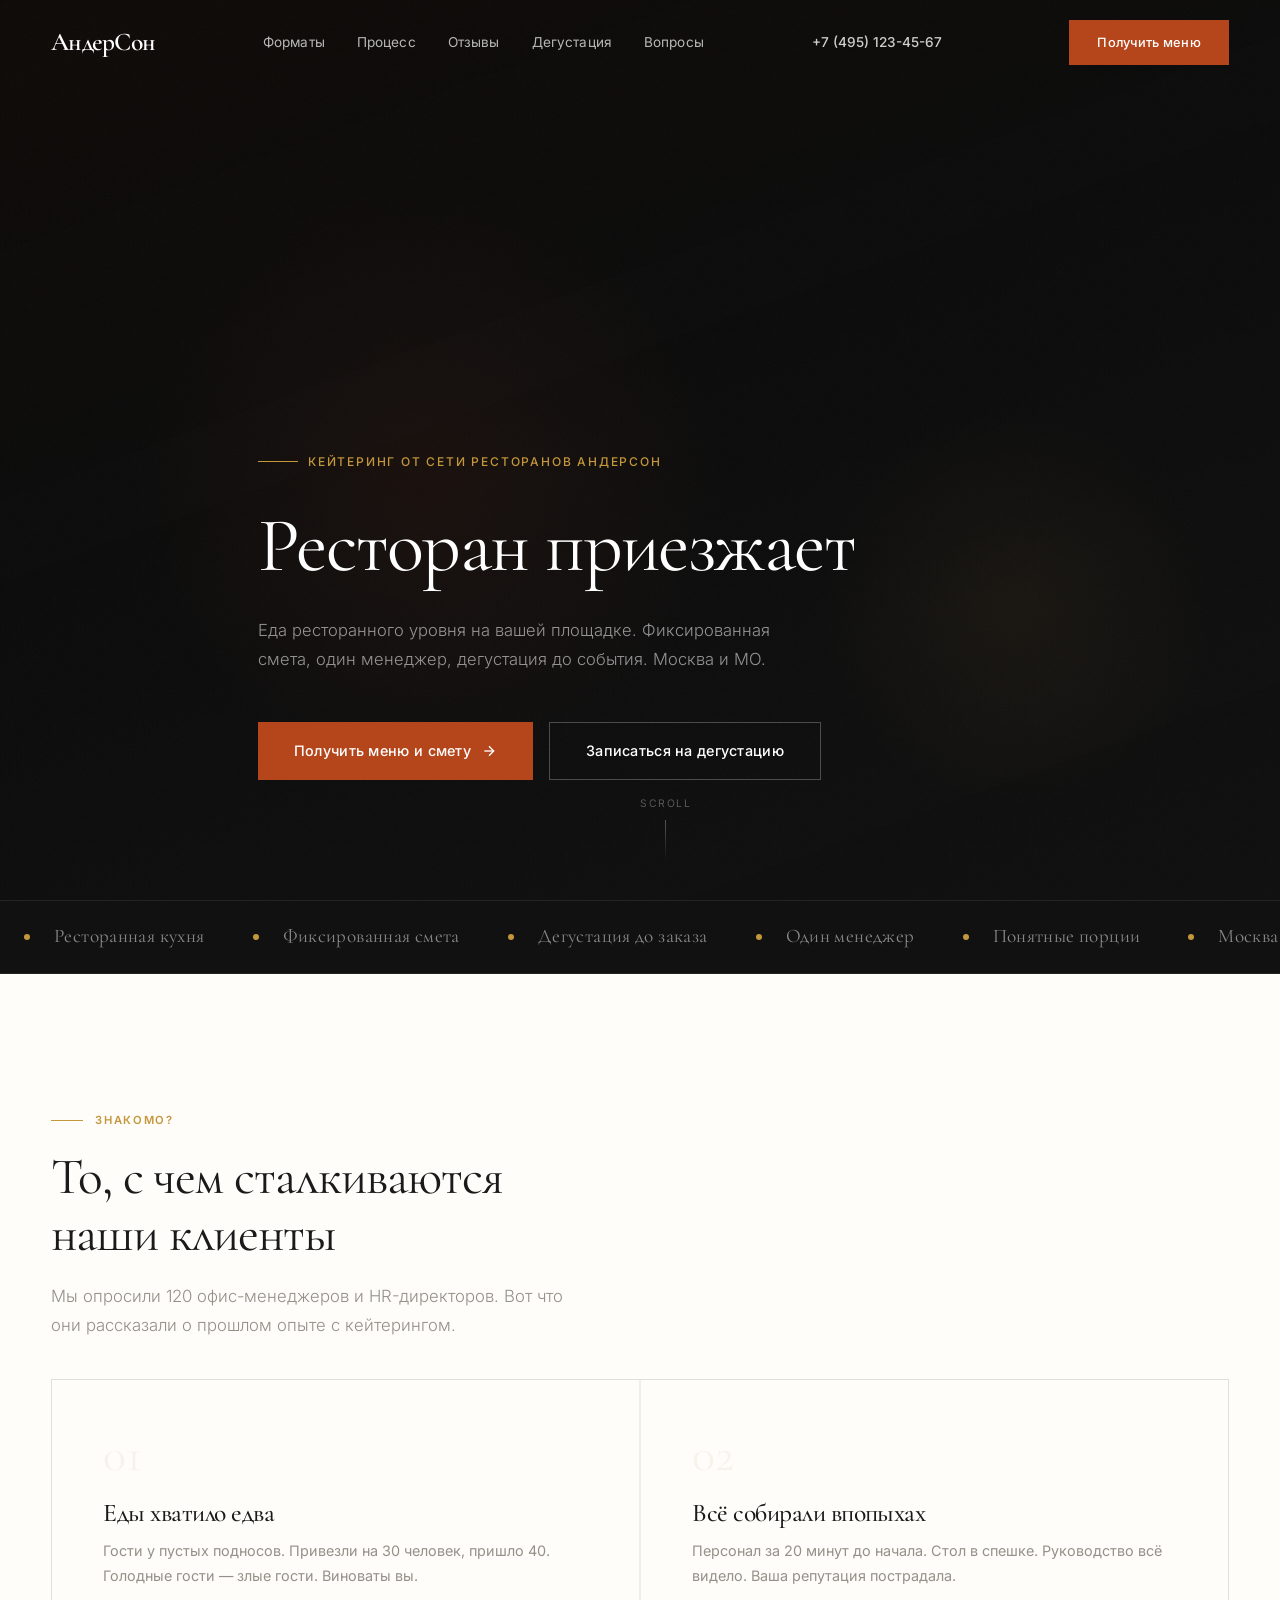
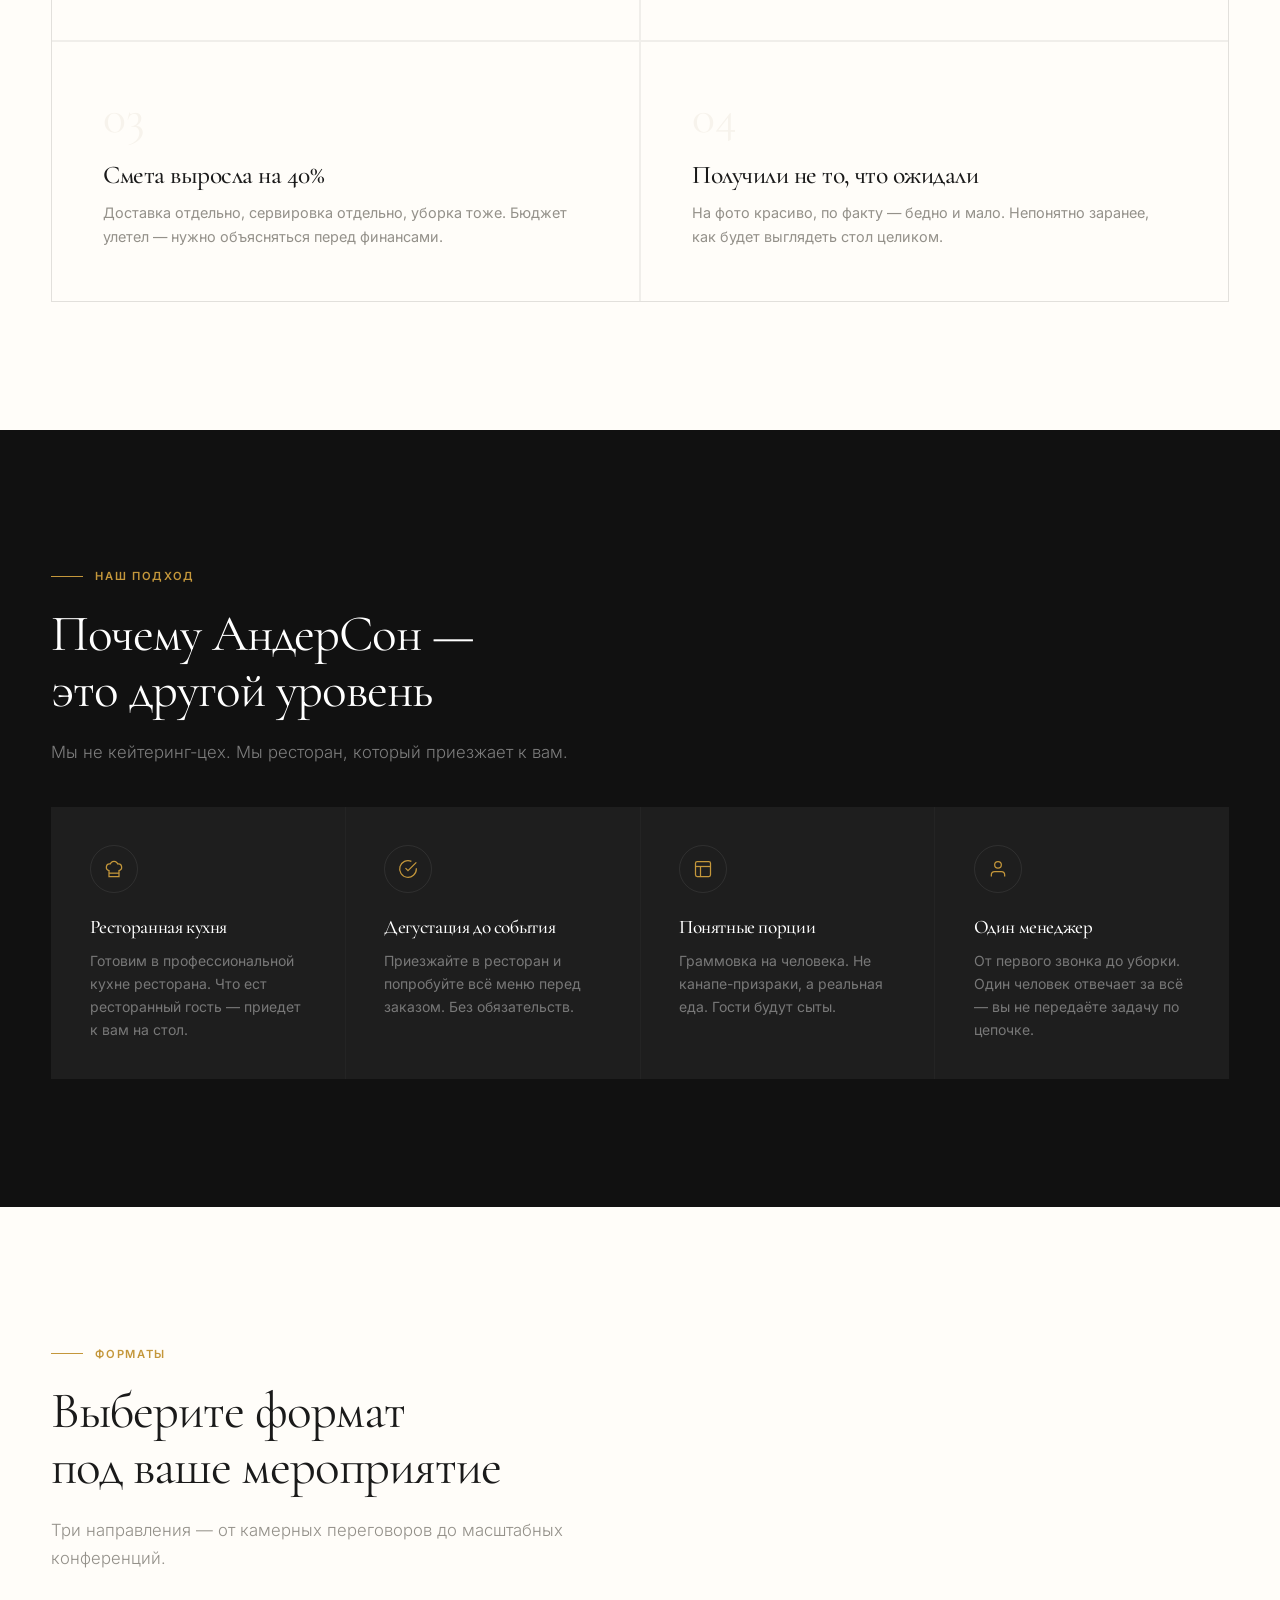
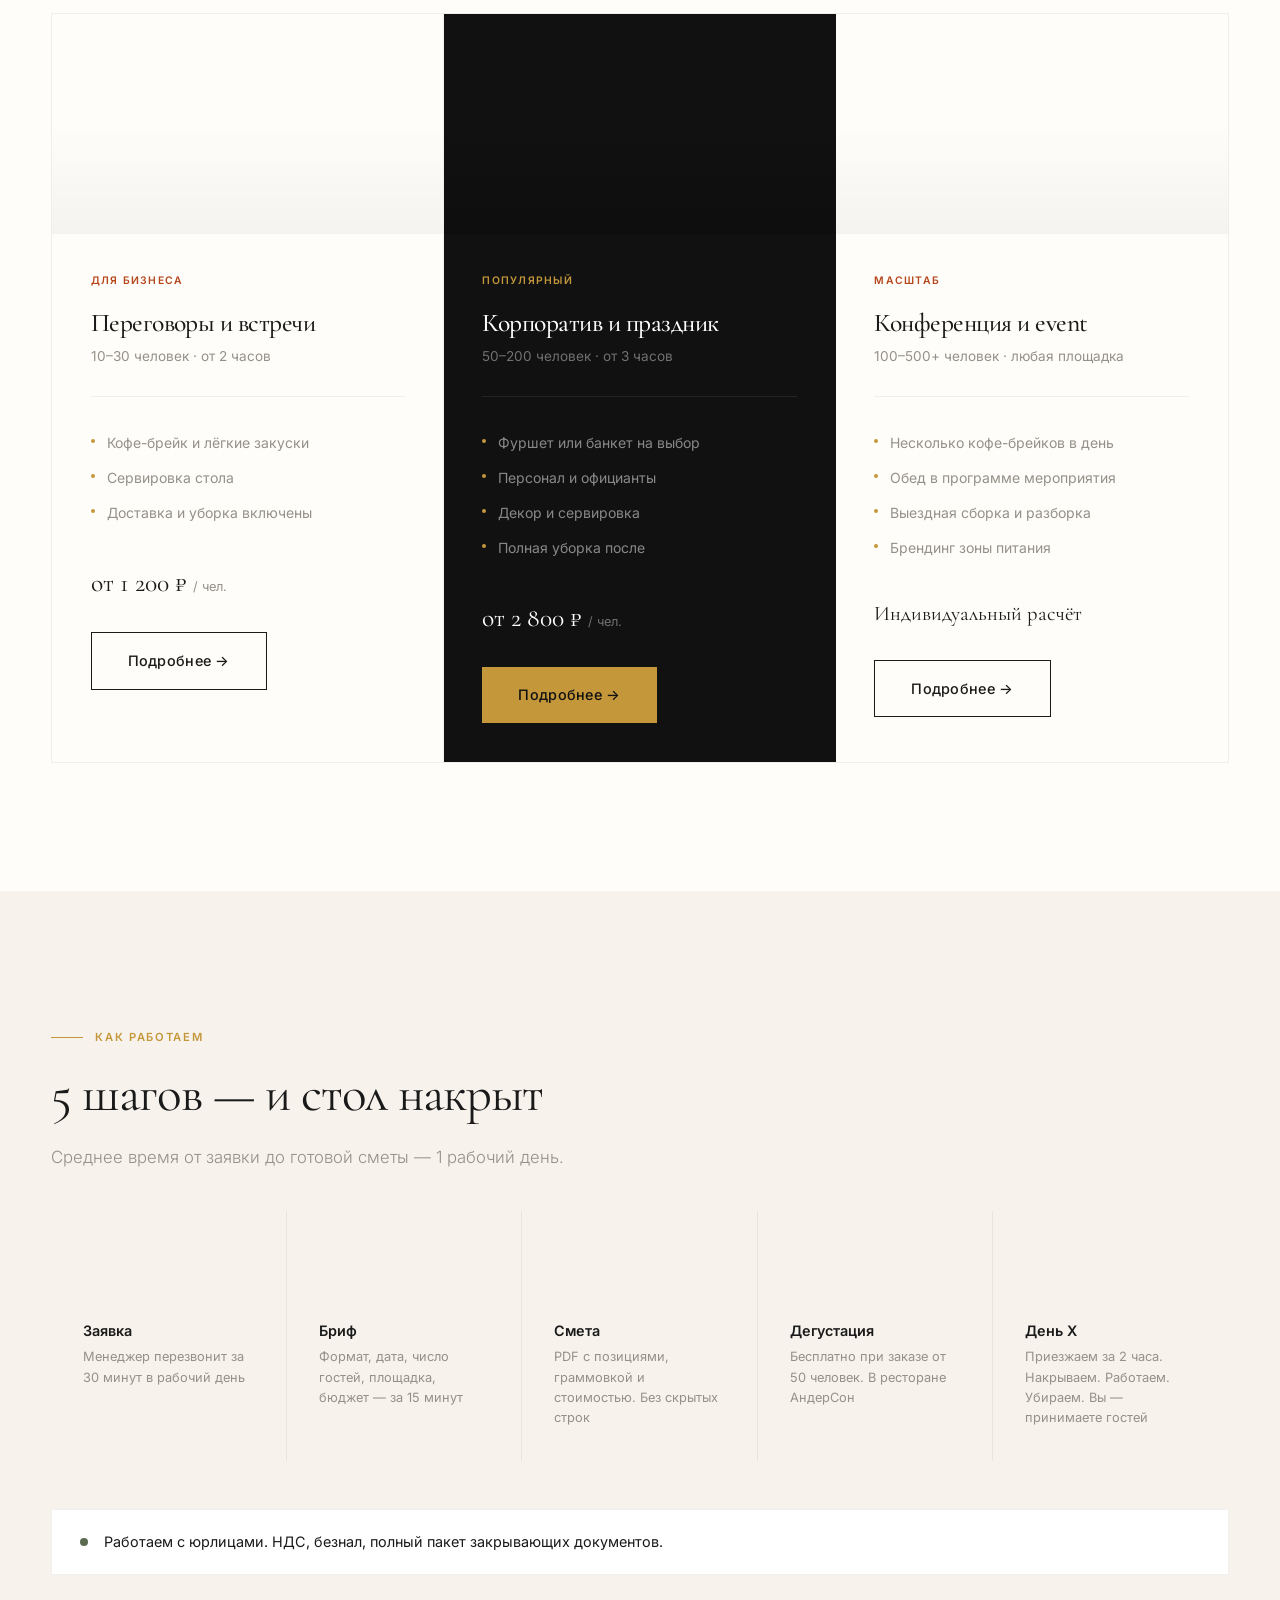
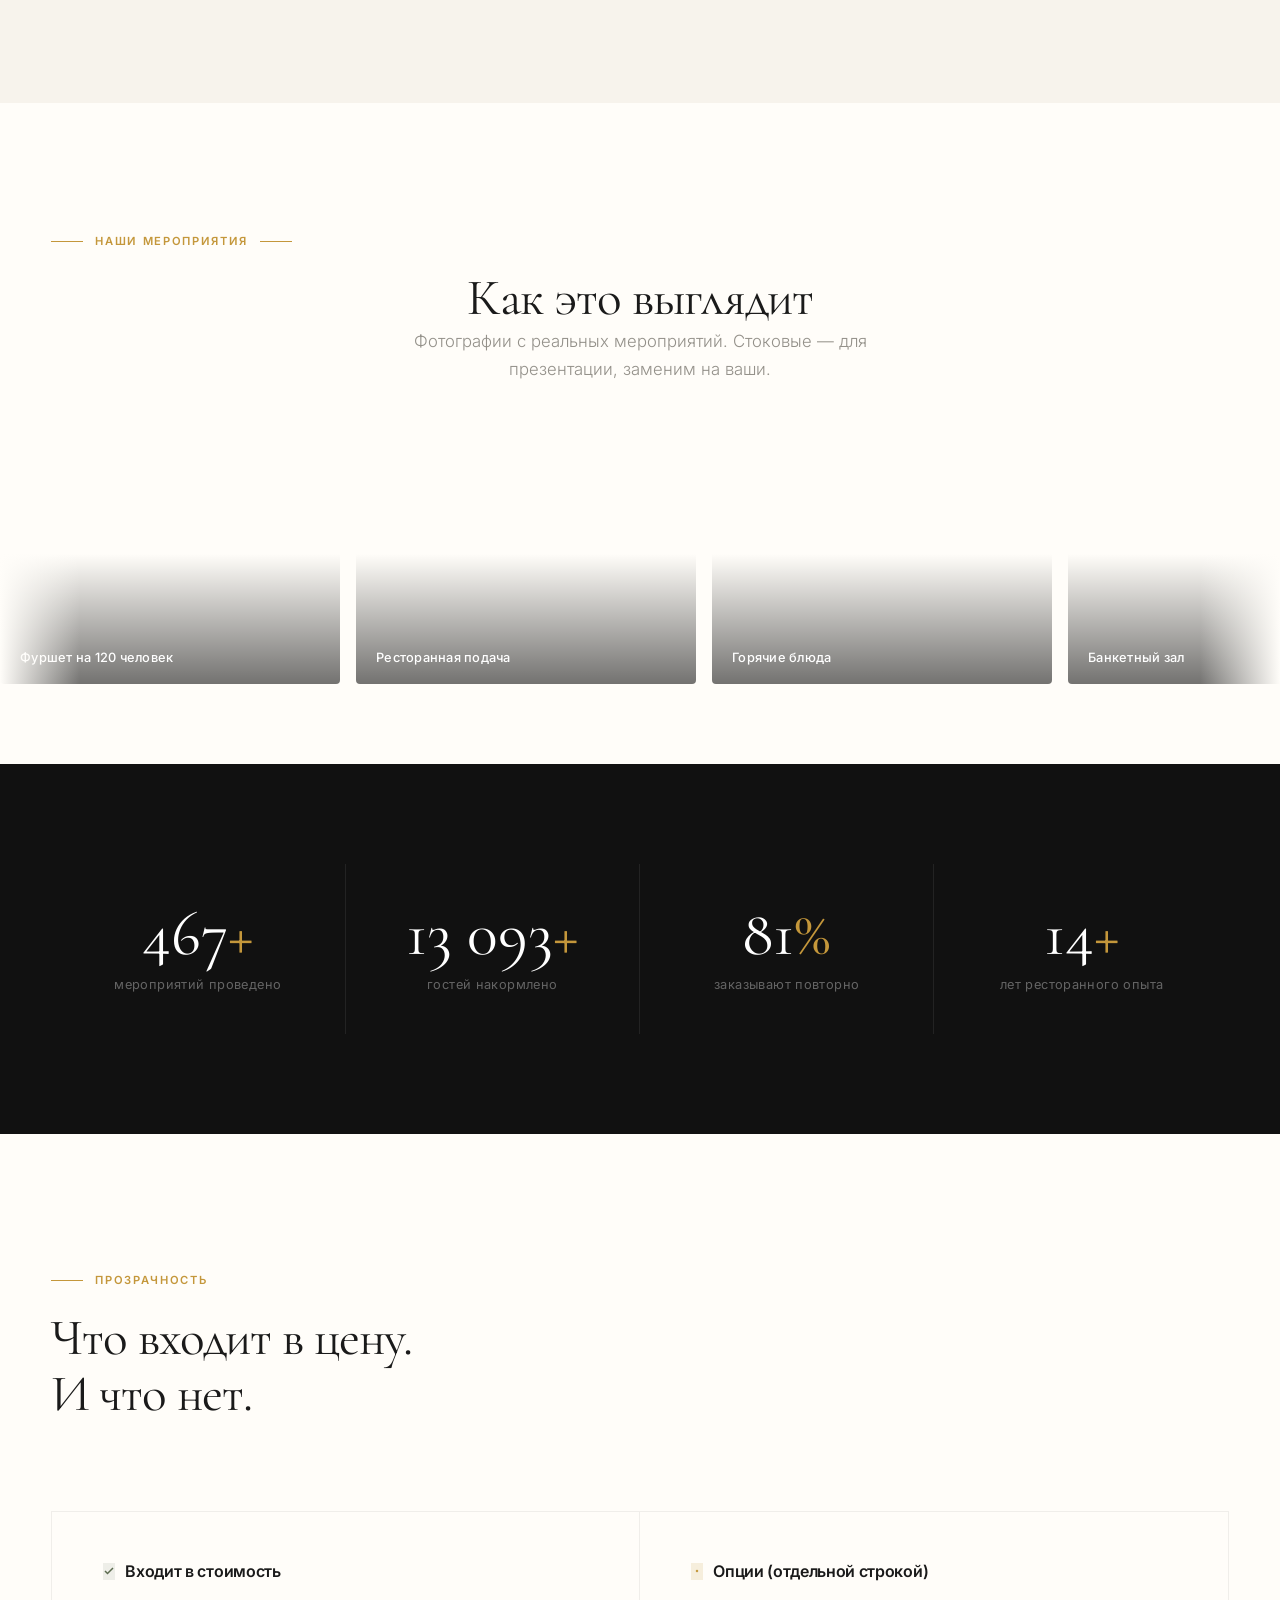
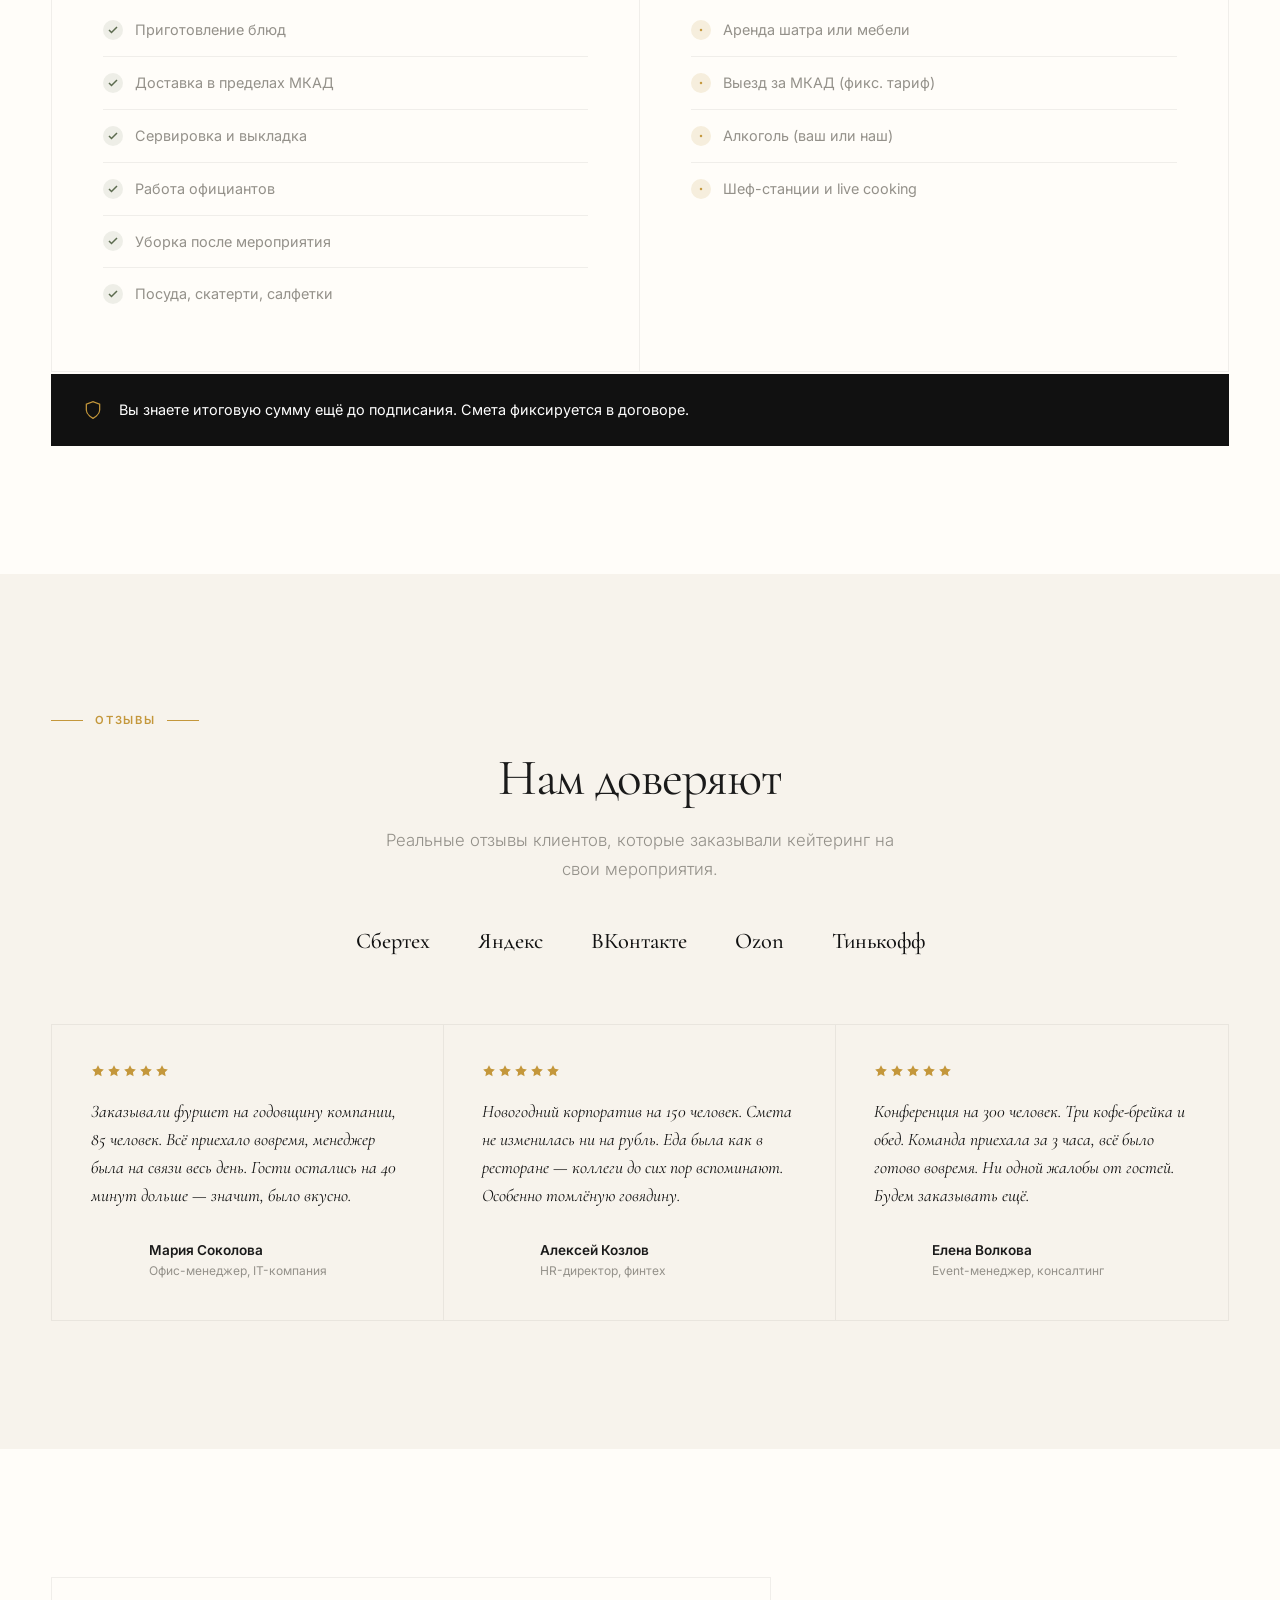
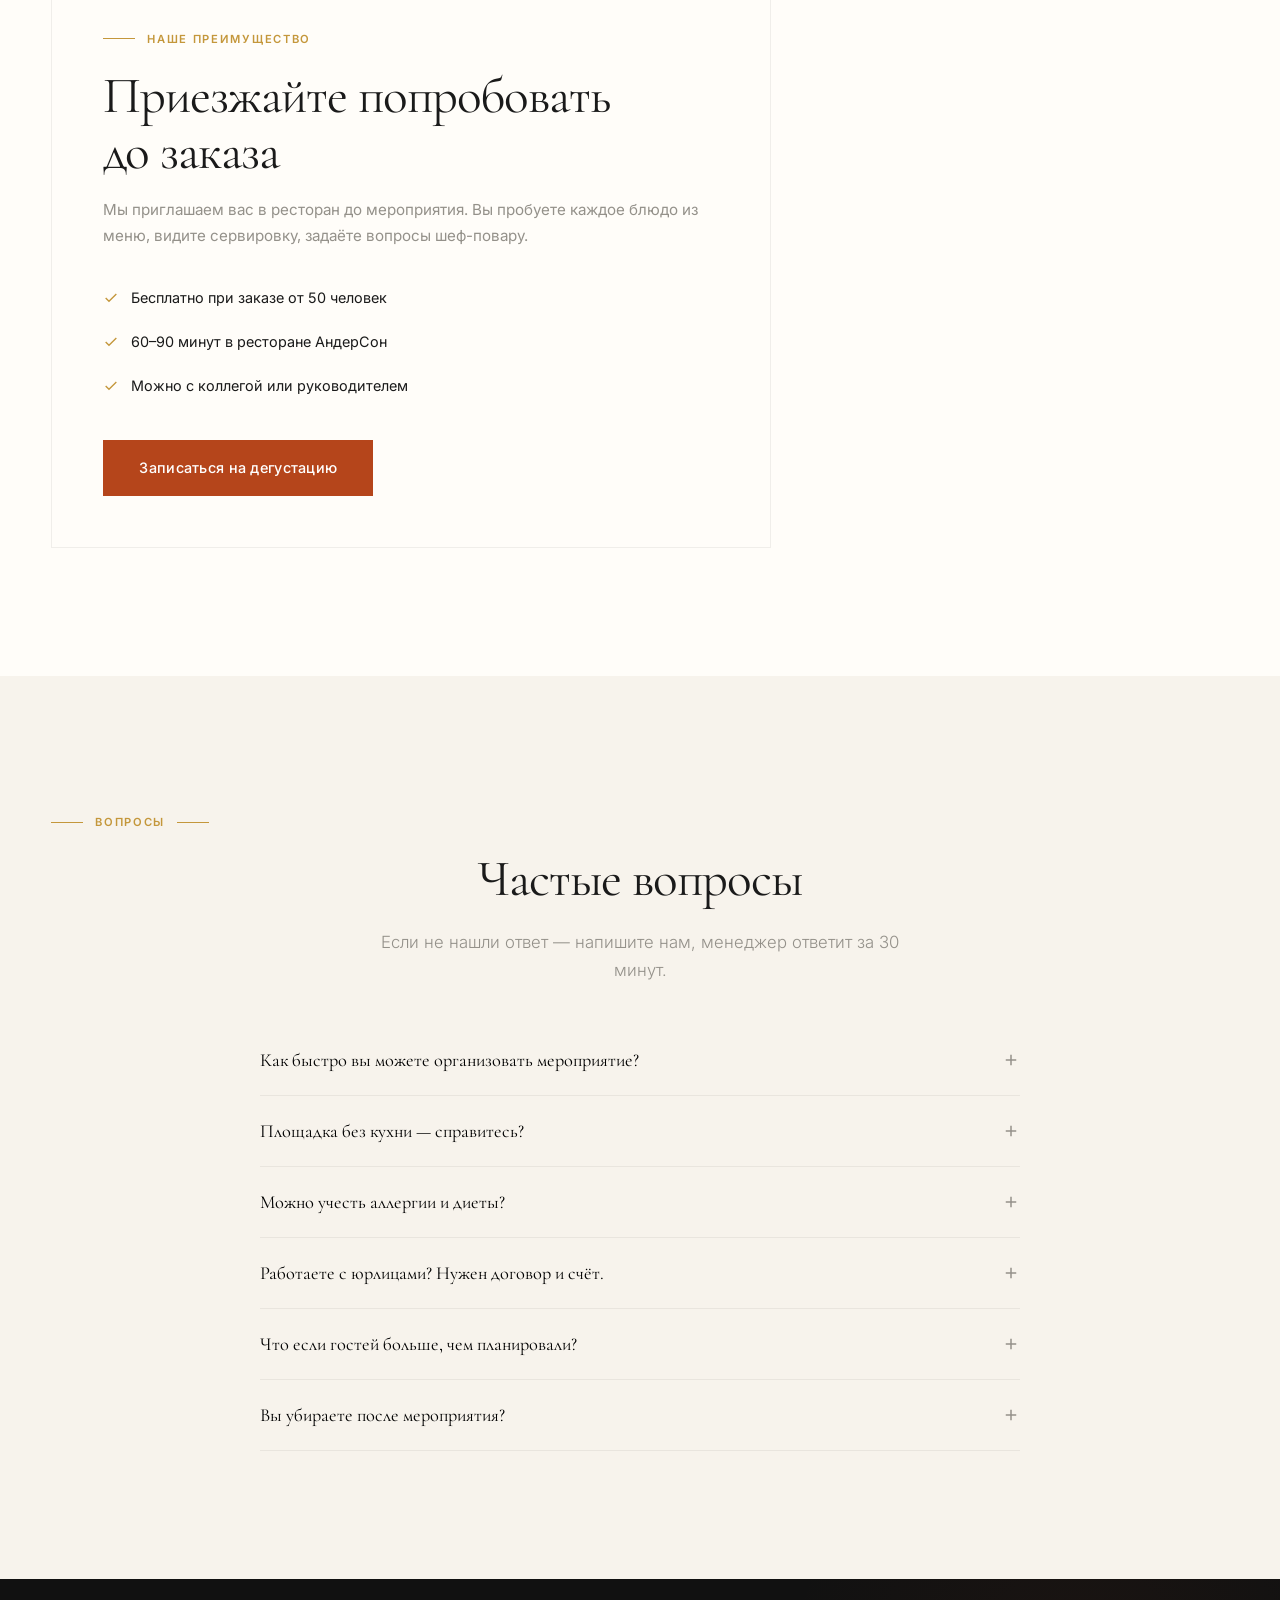
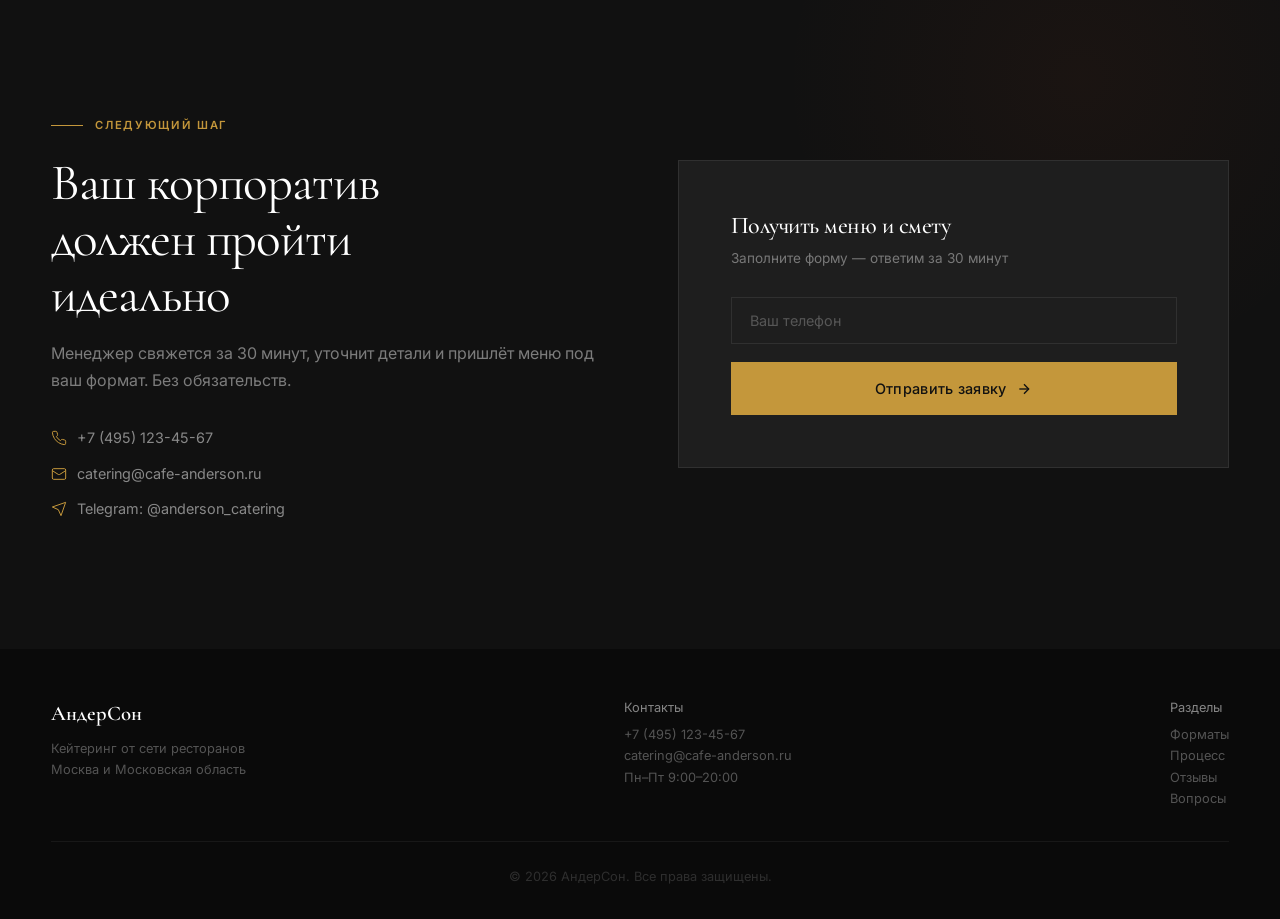
==== commit 99768a8d: "3 страницы под сегменты ЦА: ассистенты, HR, event-менеджеры - Вынесены общие стили в styles.css и ск" ====
--- a/index.html
+++ b/index.html
@@ -8,428 +8,7 @@
 <link rel="preconnect" href="https://fonts.googleapis.com">
 <link rel="preconnect" href="https://fonts.gstatic.com" crossorigin>
 <link href="https://fonts.googleapis.com/css2?family=Cormorant+Garamond:ital,wght@0,400;0,500;0,600;0,700;1,400;1,500&family=Inter:wght@300;400;500;600;700&display=swap" rel="stylesheet">
-<style>
-*,*::before,*::after{box-sizing:border-box;margin:0;padding:0}
-html{scroll-behavior:smooth;font-size:16px;scroll-padding-top:80px}
-body{font-family:'Inter',sans-serif;color:#1a1a1a;background:#FFFDF9;line-height:1.65;-webkit-font-smoothing:antialiased;overflow-x:hidden}
-img{max-width:100%;display:block}
-a{color:inherit;text-decoration:none}
-ul{list-style:none}
-button{cursor:pointer;border:none;background:none;font-family:inherit}
-input,textarea{font-family:inherit;font-size:inherit}
-
-:root{
-  --serif:'Cormorant Garamond',Georgia,serif;
-  --sans:'Inter',-apple-system,sans-serif;
-  --cream:#FFFDF9;
-  --cream-dark:#F7F3EC;
-  --charcoal:#111111;
-  --charcoal-soft:#1E1E1E;
-  --warm-gray:#94918A;
-  --warm-gray-light:#C4C0B8;
-  --terra:#B5451B;
-  --terra-deep:#8C3514;
-  --gold:#C4973B;
-  --gold-soft:rgba(196,151,59,0.15);
-  --olive:#5C6B4F;
-  --border-light:rgba(0,0,0,0.06);
-  --border-dark:rgba(255,255,255,0.08);
-}
-
-/* === TYPOGRAPHY === */
-h1,h2,h3,h4{font-family:var(--serif);font-weight:500;line-height:1.1;letter-spacing:-0.02em}
-h1{font-size:clamp(3rem,6vw,5.5rem);font-weight:400}
-h2{font-size:clamp(2rem,4vw,3.5rem);font-weight:400}
-h3{font-size:clamp(1.25rem,2vw,1.75rem)}
-.text-sm{font-size:0.875rem}
-.text-xs{font-size:0.75rem;letter-spacing:0.1em;text-transform:uppercase;font-weight:600}
-
-/* === LAYOUT === */
-.wrap{max-width:1280px;margin:0 auto;padding:0 clamp(20px,4vw,64px)}
-.sec{padding:clamp(80px,10vw,140px) 0}
-
-/* === BUTTONS === */
-.btn{display:inline-flex;align-items:center;gap:10px;font-size:0.9rem;font-weight:500;letter-spacing:0.02em;transition:all .4s cubic-bezier(.25,.46,.45,.94)}
-.btn-fill{padding:16px 36px;background:var(--terra);color:#fff;border-radius:0}
-.btn-fill:hover{background:var(--terra-deep);transform:translateY(-2px);box-shadow:0 12px 32px rgba(181,69,27,0.25)}
-.btn-outline{padding:16px 36px;border:1px solid;border-radius:0}
-.btn-outline:hover{background:var(--charcoal);color:#fff;border-color:var(--charcoal)}
-.btn-ghost{padding:8px 0;position:relative}
-.btn-ghost::after{content:'';position:absolute;bottom:4px;left:0;width:0;height:1px;background:currentColor;transition:width .4s}
-.btn-ghost:hover::after{width:100%}
-.btn-inv{padding:16px 36px;border:1px solid rgba(255,255,255,0.25);color:#fff;border-radius:0}
-.btn-inv:hover{background:#fff;color:var(--charcoal);border-color:#fff}
-.btn svg{transition:transform .3s}
-.btn:hover svg{transform:translateX(4px)}
-
-/* === HEADER === */
-.hdr{position:fixed;top:0;left:0;right:0;z-index:100;padding:20px 0;transition:all .5s}
-.hdr.scrolled{background:rgba(255,253,249,0.95);backdrop-filter:blur(20px);box-shadow:0 1px 0 var(--border-light);padding:14px 0}
-.hdr .wrap{display:flex;align-items:center;justify-content:space-between}
-.hdr-logo{font-family:var(--serif);font-size:1.6rem;font-weight:600;color:#fff;letter-spacing:-0.03em;transition:color .5s}
-.hdr.scrolled .hdr-logo{color:var(--charcoal)}
-.hdr-nav{display:flex;gap:32px;align-items:center}
-.hdr-nav a{font-size:.85rem;font-weight:400;color:rgba(255,255,255,0.7);letter-spacing:0.01em;transition:color .3s}
-.hdr-nav a:hover{color:#fff}
-.hdr.scrolled .hdr-nav a{color:var(--warm-gray)}
-.hdr.scrolled .hdr-nav a:hover{color:var(--charcoal)}
-.hdr-phone{font-size:.85rem;font-weight:500;color:rgba(255,255,255,0.8);transition:color .5s}
-.hdr.scrolled .hdr-phone{color:var(--charcoal)}
-.hdr-cta{margin-left:20px}
-.hdr-cta .btn-fill{padding:12px 28px;font-size:.8rem}
-.hdr.scrolled .hdr-cta .btn-fill{background:var(--charcoal)}
-.hdr.scrolled .hdr-cta .btn-fill:hover{background:var(--terra)}
-.hdr-burger{display:none;width:32px;height:24px;position:relative;z-index:101}
-.hdr-burger span{display:block;position:absolute;left:0;right:0;height:1.5px;background:#fff;transition:all .4s;border-radius:1px}
-.hdr.scrolled .hdr-burger span{background:var(--charcoal)}
-.hdr-burger span:nth-child(1){top:0}
-.hdr-burger span:nth-child(2){top:50%;transform:translateY(-50%)}
-.hdr-burger span:nth-child(3){bottom:0}
-.hdr-burger.open span:nth-child(1){top:50%;transform:translateY(-50%) rotate(45deg)}
-.hdr-burger.open span:nth-child(2){opacity:0}
-.hdr-burger.open span:nth-child(3){bottom:50%;transform:translateY(50%) rotate(-45deg)}
-.hdr-burger.open span{background:#fff!important}
-
-/* === MOBILE NAV === */
-.mnav{position:fixed;inset:0;background:var(--charcoal);z-index:99;display:flex;flex-direction:column;justify-content:center;align-items:center;gap:0;opacity:0;pointer-events:none;transition:opacity .5s}
-.mnav.open{opacity:1;pointer-events:all}
-.mnav a{display:block;font-family:var(--serif);font-size:2.5rem;font-weight:400;color:#fff;padding:12px 0;opacity:0;transform:translateY(20px);transition:all .4s}
-.mnav.open a{opacity:1;transform:translateY(0)}
-.mnav.open a:nth-child(1){transition-delay:.1s}
-.mnav.open a:nth-child(2){transition-delay:.15s}
-.mnav.open a:nth-child(3){transition-delay:.2s}
-.mnav.open a:nth-child(4){transition-delay:.25s}
-.mnav.open a:nth-child(5){transition-delay:.3s}
-.mnav.open a:nth-child(6){transition-delay:.35s}
-.mnav a:hover{color:var(--gold)}
-.mnav-phone{margin-top:40px;font-size:1.2rem;color:var(--gold)!important;font-family:var(--sans)!important;font-weight:500!important}
-
-/* === HERO === */
-.hero{min-height:100vh;display:flex;align-items:flex-end;position:relative;overflow:hidden;background:var(--charcoal)}
-.hero-bg{position:absolute;inset:0;background:url('https://images.unsplash.com/photo-1555244162-803834f70033?w=1920&q=80&fit=crop') center/cover no-repeat}
-.hero-bg::after{content:'';position:absolute;inset:0;background:linear-gradient(160deg,rgba(15,10,5,0.85) 0%,rgba(10,10,10,0.7) 40%,rgba(17,17,17,0.8) 100%)}
-.hero-grain{position:absolute;inset:0;opacity:.03;background-image:url("data:image/svg+xml,%3Csvg viewBox='0 0 256 256' xmlns='http://www.w3.org/2000/svg'%3E%3Cfilter id='n'%3E%3CfeTurbulence type='fractalNoise' baseFrequency='0.9' numOctaves='4' stitchTiles='stitch'/%3E%3C/filter%3E%3Crect width='100%25' height='100%25' filter='url(%23n)' opacity='1'/%3E%3C/svg%3E");background-size:128px}
-.hero-glow{position:absolute;top:20%;left:10%;width:600px;height:600px;background:radial-gradient(circle,rgba(181,69,27,0.08) 0%,transparent 70%);pointer-events:none}
-.hero-glow2{position:absolute;bottom:10%;right:5%;width:400px;height:400px;background:radial-gradient(circle,rgba(196,151,59,0.06) 0%,transparent 70%);pointer-events:none}
-.hero .wrap{position:relative;z-index:2;padding-top:180px;padding-bottom:clamp(60px,10vw,120px);max-width:900px}
-.hero-label{display:inline-flex;align-items:center;gap:10px;margin-bottom:32px;opacity:0;animation:fadeUp .8s .3s forwards}
-.hero-label .line{width:40px;height:1px;background:var(--gold)}
-.hero-label span{font-size:.75rem;letter-spacing:.15em;text-transform:uppercase;color:var(--gold);font-weight:500}
-.hero h1{color:#fff;margin-bottom:28px;opacity:0;animation:fadeUp .8s .5s forwards}
-.hero h1 em{font-style:italic;color:var(--gold)}
-.hero-lead{color:rgba(255,255,255,0.55);font-size:clamp(1rem,1.3vw,1.15rem);max-width:520px;margin-bottom:48px;line-height:1.75;font-weight:300;opacity:0;animation:fadeUp .8s .7s forwards}
-.hero-actions{display:flex;gap:16px;flex-wrap:wrap;opacity:0;animation:fadeUp .8s .9s forwards}
-.hero-scroll{position:absolute;bottom:40px;left:50%;transform:translateX(-50%);z-index:2;display:flex;flex-direction:column;align-items:center;gap:8px;color:rgba(255,255,255,0.3);font-size:.65rem;letter-spacing:.15em;text-transform:uppercase;animation:fadeUp .8s 1.2s forwards;opacity:0}
-.hero-scroll .arrow{width:1px;height:40px;background:linear-gradient(to bottom,rgba(255,255,255,0.3),transparent);animation:scrollArrow 2s infinite}
-@keyframes scrollArrow{0%,100%{opacity:1;transform:scaleY(1)}50%{opacity:.3;transform:scaleY(.5)}}
-@keyframes fadeUp{to{opacity:1;transform:translateY(0)}}
-.hero-label,.hero h1,.hero-lead,.hero-actions,.hero-scroll{transform:translateY(24px)}
-
-/* === SECTION COMMON === */
-.sec-label{display:inline-flex;align-items:center;gap:12px;margin-bottom:20px}
-.sec-label .line{width:32px;height:1px;background:var(--gold)}
-.sec-label span{font-size:.7rem;letter-spacing:.15em;text-transform:uppercase;color:var(--gold);font-weight:600}
-.sec h2{margin-bottom:20px}
-.sec-sub{color:var(--warm-gray);max-width:540px;margin-bottom:40px;font-weight:300;font-size:1.05rem;line-height:1.7}
-
-/* === PAIN SECTION === */
-.pain{background:var(--cream)}
-.pain-grid{display:grid;grid-template-columns:repeat(2,1fr);gap:2px;background:var(--border-light);border:1px solid var(--border-light)}
-.pain-card{background:var(--cream);padding:clamp(32px,4vw,56px);transition:background .4s}
-.pain-card:hover{background:#fff}
-.pain-num{font-family:var(--serif);font-size:3rem;font-weight:400;color:var(--cream-dark);line-height:1;margin-bottom:20px;transition:color .4s}
-.pain-card:hover .pain-num{color:var(--terra)}
-.pain-card h3{margin-bottom:12px}
-.pain-card p{color:var(--warm-gray);font-size:.9rem;line-height:1.7}
-
-/* === APPROACH (UTP) === */
-.approach{background:var(--charcoal);color:#fff;position:relative}
-.approach::before{content:'';position:absolute;inset:0;background:url('https://images.unsplash.com/photo-1559339352-11d035aa65de?w=1600&q=60&fit=crop') center/cover no-repeat;opacity:.06}
-.approach .wrap{position:relative;z-index:1}
-.approach .sec-sub{color:rgba(255,255,255,0.45)}
-.approach-grid{display:grid;grid-template-columns:repeat(4,1fr);gap:1px;background:var(--border-dark)}
-.approach-card{background:var(--charcoal-soft);padding:clamp(28px,3vw,48px);transition:background .4s}
-.approach-card:hover{background:#252525}
-.approach-card .ico{width:48px;height:48px;border:1px solid var(--border-dark);border-radius:50%;display:flex;align-items:center;justify-content:center;margin-bottom:24px;color:var(--gold);transition:all .4s}
-.approach-card:hover .ico{border-color:var(--gold);background:var(--gold-soft)}
-.approach-card h3{color:#fff;margin-bottom:10px;font-size:1.2rem}
-.approach-card p{color:rgba(255,255,255,0.4);font-size:.875rem;line-height:1.65}
-
-/* === FORMATS === */
-.formats{background:var(--cream)}
-.fmt-grid{display:grid;grid-template-columns:repeat(3,1fr);gap:0;border:1px solid var(--border-light)}
-.fmt-card{border-right:1px solid var(--border-light);display:flex;flex-direction:column;transition:background .4s;overflow:hidden}
-.fmt-card:last-child{border-right:none}
-.fmt-card:hover{background:#fff}
-.fmt-img{height:220px;background-size:cover;background-position:center;position:relative}
-.fmt-img::after{content:'';position:absolute;inset:0;background:linear-gradient(to bottom,transparent 50%,rgba(0,0,0,0.04) 100%)}
-.fmt-card.featured .fmt-img::after{background:linear-gradient(to bottom,transparent 50%,rgba(0,0,0,0.2) 100%)}
-.fmt-body{padding:clamp(28px,3vw,44px)}
-.fmt-card.featured{background:var(--charcoal);color:#fff;border-color:var(--charcoal);transition:background .4s,color .4s,transform .5s,box-shadow .5s}
-.fmt-card.featured:hover{background:#fff;color:var(--charcoal)}
-.fmt-card.featured:hover .fmt-badge{color:var(--terra)}
-.fmt-card.featured:hover .fmt-meta{color:var(--warm-gray);border-color:var(--border-light)}
-.fmt-card.featured:hover .fmt-list li{color:var(--warm-gray)}
-.fmt-card.featured:hover .fmt-price small{color:var(--warm-gray)}
-.fmt-card.featured:hover .btn-fill{background:var(--terra);color:#fff}
-.fmt-badge{font-size:.65rem;letter-spacing:.12em;text-transform:uppercase;font-weight:600;color:var(--terra);margin-bottom:20px}
-.fmt-card.featured .fmt-badge{color:var(--gold)}
-.fmt-card h3{font-size:clamp(1.5rem,2vw,2rem);margin-bottom:8px}
-.fmt-meta{font-size:.85rem;color:var(--warm-gray);margin-bottom:28px;padding-bottom:28px;border-bottom:1px solid var(--border-light)}
-.fmt-card.featured .fmt-meta{color:rgba(255,255,255,0.4);border-color:var(--border-dark)}
-.fmt-list{flex-grow:1;margin-bottom:32px}
-.fmt-list li{font-size:.875rem;padding:6px 0;color:var(--warm-gray);display:flex;align-items:flex-start;gap:12px}
-.fmt-list li::before{content:'';width:4px;height:4px;border-radius:50%;background:var(--gold);margin-top:8px;flex-shrink:0}
-.fmt-card.featured .fmt-list li{color:rgba(255,255,255,0.5)}
-.fmt-price{font-family:var(--serif);font-size:clamp(1.5rem,2vw,2.25rem);font-weight:400;margin-bottom:28px}
-.fmt-price small{font-family:var(--sans);font-size:.8rem;font-weight:400;color:var(--warm-gray)}
-.fmt-card.featured .fmt-price small{color:rgba(255,255,255,0.4)}
-.fmt-card.featured .btn-fill{background:var(--gold);color:var(--charcoal)}
-.fmt-card.featured .btn-fill:hover{background:#d4a73f}
-
-/* === PROCESS === */
-.process{background:var(--cream-dark)}
-.proc-grid{display:grid;grid-template-columns:repeat(5,1fr);gap:0}
-.proc-step{padding:clamp(24px,2.5vw,40px);border-right:1px solid var(--border-light);position:relative}
-.proc-step:last-child{border-right:none}
-.proc-step .num{font-family:var(--serif);font-size:4rem;font-weight:400;color:var(--cream-dark);line-height:1;margin-bottom:16px;transition:color .4s}
-.proc-step:hover .num{color:var(--terra)}
-.proc-step h4{font-family:var(--sans);font-weight:600;font-size:.9rem;margin-bottom:8px;letter-spacing:0}
-.proc-step p{font-size:.8rem;color:var(--warm-gray);line-height:1.6}
-.proc-note{margin-top:48px;display:flex;align-items:center;gap:16px;padding:20px 28px;border:1px solid var(--border-light);background:#fff;font-size:.9rem}
-.proc-note .dot{width:8px;height:8px;border-radius:50%;background:var(--olive);flex-shrink:0}
-
-/* === GALLERY MARQUEE === */
-.gallery{padding:clamp(80px,10vw,120px) 0 clamp(60px,8vw,80px);background:var(--cream);overflow:hidden}
-.gal-marquee{position:relative;width:100%;overflow:hidden}
-.gal-marquee::before,.gal-marquee::after{content:'';position:absolute;top:0;bottom:0;width:80px;z-index:3;pointer-events:none}
-.gal-marquee::before{left:0;background:linear-gradient(to right,var(--cream),transparent)}
-.gal-marquee::after{right:0;background:linear-gradient(to left,var(--cream),transparent)}
-.gal-track{display:flex;gap:16px;width:max-content;animation:marquee 35s linear infinite}
-.gal-marquee:hover .gal-track{animation-play-state:paused}
-@keyframes marquee{0%{transform:translateX(0)}100%{transform:translateX(-50%)}}
-.gal-item{width:340px;height:260px;background-size:cover;background-position:center;border-radius:4px;position:relative;overflow:hidden;flex-shrink:0;transition:transform .4s}
-.gal-item:hover{transform:scale(1.03)}
-.gal-item::after{content:'';position:absolute;inset:0;background:linear-gradient(to top,rgba(0,0,0,0.55) 0%,transparent 50%)}
-.gal-cap{position:absolute;bottom:16px;left:20px;right:20px;color:#fff;font-size:.8rem;font-weight:500;z-index:2;letter-spacing:.02em}
-
-/* === STATS === */
-.stats{background:var(--charcoal);padding:clamp(60px,8vw,100px) 0}
-.stats-grid{display:grid;grid-template-columns:repeat(4,1fr);gap:0}
-.stat{text-align:center;padding:clamp(20px,3vw,40px);border-right:1px solid var(--border-dark)}
-.stat:last-child{border-right:none}
-.stat-num{font-family:var(--serif);font-size:clamp(2.5rem,5vw,4rem);font-weight:400;color:#fff;line-height:1;margin-bottom:8px}
-.stat-num .suffix{color:var(--gold)}
-.stat-label{font-size:.8rem;color:rgba(255,255,255,0.35);letter-spacing:.03em}
-
-/* === TRANSPARENCY === */
-.transp{background:var(--cream)}
-.transp-grid{display:grid;grid-template-columns:1fr 1fr;gap:0;border:1px solid var(--border-light)}
-.transp-col{padding:clamp(32px,4vw,56px)}
-.transp-col:first-child{border-right:1px solid var(--border-light)}
-.transp-col h3{font-family:var(--sans);font-weight:600;font-size:1rem;margin-bottom:24px;display:flex;align-items:center;gap:10px}
-.transp-col li{padding:14px 0;border-bottom:1px solid var(--border-light);font-size:.9rem;color:var(--warm-gray);display:flex;align-items:center;gap:12px}
-.transp-col li:last-child{border-bottom:none}
-.transp-col li .ck{width:20px;height:20px;border-radius:50%;display:flex;align-items:center;justify-content:center;flex-shrink:0}
-.ck-yes{background:rgba(92,107,79,0.1);color:var(--olive)}
-.ck-opt{background:var(--gold-soft);color:var(--gold)}
-.transp-banner{margin-top:2px;background:var(--charcoal);color:#fff;padding:24px 32px;display:flex;align-items:center;gap:16px;font-size:.9rem;font-weight:400}
-.transp-banner svg{flex-shrink:0;color:var(--gold)}
-
-/* === REVIEWS === */
-.reviews{background:var(--cream-dark)}
-.rev-logos{display:flex;gap:48px;align-items:center;justify-content:center;margin-bottom:64px;flex-wrap:wrap;opacity:.3}
-.rev-logo{font-family:var(--serif);font-size:1.4rem;font-weight:500;color:var(--charcoal)}
-.rev-grid{display:grid;grid-template-columns:repeat(3,1fr);gap:0;border:1px solid var(--border-light)}
-.rev-card{padding:clamp(28px,3vw,44px);border-right:1px solid var(--border-light);background:var(--cream-dark);transition:background .4s}
-.rev-card:last-child{border-right:none}
-.rev-card:hover{background:#fff}
-.rev-stars{display:flex;gap:2px;margin-bottom:20px;color:var(--gold)}
-.rev-text{font-family:var(--serif);font-size:1.1rem;font-weight:400;font-style:italic;line-height:1.6;margin-bottom:28px;color:var(--charcoal)}
-.rev-author{display:flex;align-items:center;gap:14px}
-.rev-ava{width:44px;height:44px;border-radius:50%;background-size:cover;background-position:center;flex-shrink:0}
-.rev-name{font-weight:600;font-size:.85rem}
-.rev-role{font-size:.75rem;color:var(--warm-gray)}
-
-/* === DEGUSTATION === */
-.degu{background:var(--cream)}
-.degu-inner{border:1px solid var(--border-light);max-width:720px}
-.degu-img{display:none}
-.degu-content{padding:clamp(40px,4vw,72px);display:flex;flex-direction:column;justify-content:center}
-.degu-content h2{margin-bottom:16px}
-.degu-content>p{color:var(--warm-gray);margin-bottom:28px;font-size:.95rem;line-height:1.7}
-.degu-list li{padding:10px 0;display:flex;align-items:center;gap:12px;font-size:.9rem}
-.degu-list li svg{color:var(--gold);flex-shrink:0}
-.degu-content .btn{margin-top:32px;align-self:flex-start}
-
-/* === FAQ === */
-.faq{background:var(--cream-dark)}
-.faq-list{max-width:760px;margin:32px auto 0}
-.faq-item{border-bottom:1px solid var(--border-light)}
-.faq-q{width:100%;text-align:left;padding:24px 0;font-family:var(--serif);font-size:1.15rem;font-weight:400;display:flex;justify-content:space-between;align-items:center;gap:16px;transition:color .3s}
-.faq-q:hover{color:var(--terra)}
-.faq-q svg{flex-shrink:0;transition:transform .4s;color:var(--warm-gray)}
-.faq-item.open .faq-q svg{transform:rotate(45deg)}
-.faq-a{max-height:0;overflow:hidden;transition:max-height .5s cubic-bezier(.25,.46,.45,.94)}
-.faq-item.open .faq-a{max-height:200px}
-.faq-a p{padding-bottom:24px;font-size:.9rem;color:var(--warm-gray);line-height:1.75}
-
-/* === FINAL CTA === */
-.cta-final{background:var(--charcoal);color:#fff;padding:clamp(80px,10vw,140px) 0;position:relative;overflow:hidden}
-.cta-final .glow{position:absolute;top:-200px;right:-100px;width:600px;height:600px;background:radial-gradient(circle,rgba(181,69,27,0.06) 0%,transparent 70%);pointer-events:none}
-.cta-final .wrap{position:relative;z-index:2;display:grid;grid-template-columns:1fr 1fr;gap:clamp(40px,6vw,80px);align-items:center}
-.cta-text h2{color:#fff;margin-bottom:16px}
-.cta-text p{color:rgba(255,255,255,0.45);margin-bottom:32px;font-size:1rem;line-height:1.7}
-.cta-contacts{display:flex;flex-direction:column;gap:12px}
-.cta-contact{display:flex;align-items:center;gap:10px;color:rgba(255,255,255,0.5);font-size:.9rem;transition:color .3s}
-.cta-contact:hover{color:#fff}
-.cta-contact svg{flex-shrink:0;color:var(--gold)}
-.cta-form{background:var(--charcoal-soft);border:1px solid var(--border-dark);padding:clamp(32px,4vw,52px)}
-.cta-form h3{font-size:1.5rem;margin-bottom:8px;color:#fff}
-.cta-form>p{font-size:.85rem;color:rgba(255,255,255,0.4);margin-bottom:28px}
-.f-group{margin-bottom:14px}
-.f-group input,.f-group textarea{width:100%;padding:14px 18px;border:1px solid var(--border-dark);background:transparent;color:#fff;font-size:.9rem;outline:none;transition:border-color .3s}
-.f-group input::placeholder,.f-group textarea::placeholder{color:rgba(255,255,255,0.25)}
-.f-group input:focus,.f-group textarea:focus{border-color:var(--gold)}
-.f-group textarea{resize:vertical;min-height:60px}
-.cta-form .btn-fill{width:100%;justify-content:center;padding:18px;font-size:.9rem;margin-top:4px;background:var(--gold);color:var(--charcoal)}
-.cta-form .btn-fill:hover{background:#d4a73f;box-shadow:0 12px 32px rgba(196,151,59,0.2)}
-.form-ok{display:none;text-align:center;padding:40px 0}
-.form-ok.show{display:block}
-.form-ok .chk{width:64px;height:64px;border-radius:50%;border:2px solid var(--gold);display:flex;align-items:center;justify-content:center;margin:0 auto 20px;color:var(--gold);animation:pop .5s}
-@keyframes pop{0%{transform:scale(0)}60%{transform:scale(1.2)}100%{transform:scale(1)}}
-.form-ok h3{color:#fff;margin-bottom:6px}
-.form-ok p{color:rgba(255,255,255,0.45);font-size:.9rem}
-
-/* === FOOTER === */
-.ftr{background:#0a0a0a;padding:48px 0 32px;color:rgba(255,255,255,0.3);font-size:.8rem}
-.ftr-inner{display:flex;justify-content:space-between;align-items:flex-start;gap:32px;flex-wrap:wrap;padding-bottom:32px;border-bottom:1px solid rgba(255,255,255,0.06)}
-.ftr-logo{font-family:var(--serif);font-size:1.3rem;font-weight:600;color:#fff;margin-bottom:6px}
-.ftr-copy{text-align:center;margin-top:24px;color:rgba(255,255,255,0.15)}
-
-/* === SCROLL TOP === */
-.to-top{position:fixed;bottom:32px;right:32px;width:44px;height:44px;background:var(--charcoal);color:#fff;display:flex;align-items:center;justify-content:center;z-index:90;opacity:0;transform:translateY(16px);transition:all .4s;pointer-events:none}
-.to-top.show{opacity:1;transform:translateY(0);pointer-events:all}
-.to-top:hover{background:var(--terra)}
-
-/* === MOBILE CTA BAR === */
-.m-cta{display:none;position:fixed;bottom:0;left:0;right:0;background:rgba(255,253,249,0.97);backdrop-filter:blur(16px);padding:12px 20px;z-index:89;box-shadow:0 -1px 0 var(--border-light);transform:translateY(100%);transition:transform .4s}
-.m-cta.show{transform:translateY(0)}
-.m-cta .btn-fill{width:100%;justify-content:center;padding:16px}
-
-/* === REVEAL ANIMATIONS === */
-.rv{opacity:0;transform:translateY(32px);transition:opacity .9s cubic-bezier(.16,1,.3,1),transform .9s cubic-bezier(.16,1,.3,1)}
-.rv.in{opacity:1;transform:none}
-.rv-d1{transition-delay:.12s}
-.rv-d2{transition-delay:.24s}
-.rv-d3{transition-delay:.36s}
-.rv-d4{transition-delay:.48s}
-.rv-scale{opacity:0;transform:scale(0.92);transition:opacity .8s,transform .8s cubic-bezier(.16,1,.3,1)}
-.rv-scale.in{opacity:1;transform:scale(1)}
-.rv-left{opacity:0;transform:translateX(-40px);transition:opacity .8s,transform .8s cubic-bezier(.16,1,.3,1)}
-.rv-left.in{opacity:1;transform:none}
-.rv-right{opacity:0;transform:translateX(40px);transition:opacity .8s,transform .8s cubic-bezier(.16,1,.3,1)}
-.rv-right.in{opacity:1;transform:none}
-
-/* === GRADIENT ANIMATED HEADING === */
-.grad-text{background:linear-gradient(135deg,var(--gold),var(--terra),var(--gold),#D4A03F);background-size:300% 300%;-webkit-background-clip:text;-webkit-text-fill-color:transparent;background-clip:text;animation:gradShift 6s ease infinite}
-@keyframes gradShift{0%{background-position:0% 50%}50%{background-position:100% 50%}100%{background-position:0% 50%}}
-
-/* === ENHANCED HOVER EFFECTS === */
-.pain-card{transition:background .4s,transform .4s,box-shadow .4s}
-.pain-card:hover{background:#fff;transform:translateY(-4px);box-shadow:0 20px 40px rgba(0,0,0,0.06)}
-.approach-card{transition:background .4s,transform .4s}
-.approach-card:hover{background:#252525;transform:translateY(-4px)}
-.fmt-card{transition:background .4s,transform .5s,box-shadow .5s}
-.fmt-card:hover{background:#fff;transform:translateY(-6px);box-shadow:0 24px 48px rgba(0,0,0,0.08)}
-.fmt-card.featured:hover{transform:translateY(-6px);box-shadow:0 24px 48px rgba(0,0,0,0.2)}
-.rev-card{transition:background .4s,transform .4s,box-shadow .4s}
-.rev-card:hover{background:#fff;transform:translateY(-4px);box-shadow:0 16px 40px rgba(0,0,0,0.06)}
-.proc-step{transition:background .3s}
-.proc-step:hover{background:rgba(0,0,0,0.015)}
-.gal-item{transition:transform .5s cubic-bezier(.16,1,.3,1)}
-.gal-item:hover{transform:scale(1.04)}
-.btn-fill{position:relative;overflow:hidden}
-.btn-fill::before{content:'';position:absolute;top:50%;left:50%;width:0;height:0;background:rgba(255,255,255,0.1);border-radius:50%;transform:translate(-50%,-50%);transition:width .6s,height .6s}
-.btn-fill:hover::before{width:300px;height:300px}
-.to-top{transition:all .4s cubic-bezier(.16,1,.3,1)}
-.to-top:hover{transform:translateY(-4px);box-shadow:0 8px 24px rgba(181,69,27,0.3)}
-
-/* === PARALLAX PREP === */
-.parallax-bg{will-change:transform;transform:scale(1.1)}
-
-/* === FLOATING ELEMENTS === */
-.hero-glow{animation:floatGlow 8s ease-in-out infinite}
-.hero-glow2{animation:floatGlow 10s ease-in-out infinite reverse}
-@keyframes floatGlow{0%,100%{transform:translate(0,0)}50%{transform:translate(20px,-20px)}}
-
-/* === CURSOR FOLLOWER LINE on NAV === */
-.hdr-nav a{position:relative}
-.hdr-nav a::after{content:'';position:absolute;bottom:-4px;left:0;width:0;height:1px;background:var(--gold);transition:width .3s}
-.hdr-nav a:hover::after{width:100%}
-
-/* === SMOOTH NUMBER TICKER === */
-.stat-num{transition:color .3s}
-.stat:hover .stat-num{color:var(--gold)}
-
-/* === CURSOR FOLLOWER (disabled) === */
-.cursor{display:none}
-
-/* === MARQUEE TEXT STRIP === */
-.marquee-strip{padding:20px 0;background:var(--charcoal);overflow:hidden;border-top:1px solid var(--border-dark);border-bottom:1px solid var(--border-dark)}
-.marquee-track{display:flex;gap:0;width:max-content;animation:marqueeText 20s linear infinite}
-@keyframes marqueeText{0%{transform:translateX(0)}100%{transform:translateX(-50%)}}
-.marquee-item{display:flex;align-items:center;gap:24px;padding:0 24px;white-space:nowrap}
-.marquee-item span{font-family:var(--serif);font-size:clamp(1rem,1.5vw,1.3rem);font-weight:400;color:rgba(255,255,255,0.5);letter-spacing:.02em}
-.marquee-item .dot{width:6px;height:6px;border-radius:50%;background:var(--gold);flex-shrink:0}
-
-/* === HERO TEXT SPLIT === */
-.hero-word{display:inline-block;opacity:0;transform:translateY(100%);animation:wordReveal .7s forwards}
-@keyframes wordReveal{to{opacity:1;transform:translateY(0)}}
-
-/* === SCROLL PROGRESS === */
-.scroll-progress{position:fixed;top:0;left:0;height:2px;background:linear-gradient(90deg,var(--terra),var(--gold));z-index:101;width:0;transition:none}
-
-/* === IMAGE TILT === */
-.tilt-card{transition:transform .4s cubic-bezier(.03,.98,.52,.99)}
-
-/* === RESPONSIVE === */
-@media(max-width:1024px){
-  .hdr-nav,.hdr-phone,.hdr-cta{display:none}
-  .hdr-burger{display:block}
-  .m-cta{display:block}
-  .pain-grid{grid-template-columns:1fr}
-  .approach-grid{grid-template-columns:repeat(2,1fr)}
-  .fmt-grid{grid-template-columns:1fr}
-  .fmt-img{height:180px}
-  .fmt-card{border-right:none;border-bottom:1px solid var(--border-light)}
-  .fmt-card:last-child{border-bottom:none}
-  .proc-grid{grid-template-columns:1fr;gap:0}
-  .proc-step{border-right:none;border-bottom:1px solid var(--border-light);display:flex;gap:20px;align-items:flex-start}
-  .proc-step:last-child{border-bottom:none}
-  .proc-step .num{font-size:2.5rem;min-width:60px}
-  .stats-grid{grid-template-columns:repeat(2,1fr)}
-  .stat{border-bottom:1px solid var(--border-dark)}
-  .stat:nth-child(2){border-right:none}
-  .stat:nth-child(4){border-right:none}
-  .transp-grid{grid-template-columns:1fr}
-  .transp-col:first-child{border-right:none;border-bottom:1px solid var(--border-light)}
-  .rev-grid{grid-template-columns:1fr}
-  .rev-card{border-right:none;border-bottom:1px solid var(--border-light)}
-  .rev-card:last-child{border-bottom:none}
-  .degu-inner{max-width:100%}
-  .cta-final .wrap{grid-template-columns:1fr}
-}
-@media(max-width:640px){
-  .sec{padding:clamp(60px,8vw,100px) 0}
-  .approach-grid{grid-template-columns:1fr}
-  .stats-grid{grid-template-columns:1fr 1fr}
-  .gal-item{width:280px;height:200px}
-  .hero-actions{flex-direction:column}
-  .hero-actions .btn{text-align:center;justify-content:center}
-  .rev-logos{gap:24px}
-}
-</style>
+<link rel="stylesheet" href="styles.css">
 </head>
 <body>
 
@@ -586,7 +165,7 @@
           <li>Доставка и уборка включены</li>
         </ul>
         <div class="fmt-price">от 1 200 ₽ <small>/ чел.</small></div>
-        <a href="#cta" class="btn btn-outline">Запросить меню</a>
+        <a href="dlya-assistentov.html" class="btn btn-outline">Подробнее →</a>
         </div>
       </div>
       <div class="fmt-card featured rv rv-d1 tilt-card">
@@ -602,7 +181,7 @@
           <li>Полная уборка после</li>
         </ul>
         <div class="fmt-price">от 2 800 ₽ <small>/ чел.</small></div>
-        <a href="#cta" class="btn btn-fill">Рассчитать стоимость</a>
+        <a href="dlya-hr.html" class="btn btn-fill">Подробнее →</a>
         </div>
       </div>
       <div class="fmt-card rv rv-d2 tilt-card">
@@ -618,7 +197,7 @@
           <li>Брендинг зоны питания</li>
         </ul>
         <div class="fmt-price" style="font-size:1.3rem">Индивидуальный расчёт</div>
-        <a href="#cta" class="btn btn-outline">Обсудить проект</a>
+        <a href="dlya-event.html" class="btn btn-outline">Подробнее →</a>
         </div>
       </div>
     </div>
@@ -838,158 +417,6 @@
 <!-- MOBILE CTA -->
 <div class="m-cta" id="mCta"><a href="#cta" class="btn btn-fill">Получить меню и смету</a></div>
 
-<script>
-(function(){
-  var hdr=document.getElementById('hdr'),
-      burger=document.getElementById('burger'),
-      mnav=document.getElementById('mnav'),
-      toTop=document.getElementById('toTop'),
-      mCta=document.getElementById('mCta'),
-      scrollProg=document.getElementById('scrollProg');
-
-  // === PARALLAX ===
-  var parallaxEls=document.querySelectorAll('.parallax-bg');
-
-  // === SCROLL: header, progress, parallax, toTop ===
-  var ticking=false;
-  window.addEventListener('scroll',function(){
-    var y=window.scrollY;
-    hdr.classList.toggle('scrolled',y>60);
-    toTop.classList.toggle('show',y>800);
-    if(mCta)mCta.classList.toggle('show',y>500);
-
-    // Scroll progress
-    var h=document.documentElement.scrollHeight-window.innerHeight;
-    scrollProg.style.width=(y/h*100)+'%';
-
-    // Parallax
-    if(!ticking){
-      requestAnimationFrame(function(){
-        parallaxEls.forEach(function(el){
-          var speed=parseFloat(el.dataset.speed)||0.2;
-          var rect=el.parentElement.getBoundingClientRect();
-          if(rect.bottom>0&&rect.top<window.innerHeight){
-            el.style.transform='translate3d(0,'+(y*speed)+'px,0) scale(1.15)';
-          }
-        });
-        ticking=false;
-      });
-      ticking=true;
-    }
-  },{passive:true});
-
-  // === HERO WORD SPLIT ===
-  var heroH1=document.querySelector('.hero h1');
-  if(heroH1){
-    var html=heroH1.innerHTML;
-    var parts=html.split(/(\s+|<[^>]+>)/);
-    var out='',inTag=false,wordIdx=0;
-    parts.forEach(function(p){
-      if(p.match(/^</)){ out+=p; if(p.match(/^<em/))inTag=true; if(p.match(/^<\/em/))inTag=false; return; }
-      if(p.match(/^\s+$/)){out+=p;return;}
-      var delay=0.5+wordIdx*0.12;
-      out+='<span class="hero-word" style="animation-delay:'+delay+'s">'+p+'</span>';
-      wordIdx++;
-    });
-    heroH1.innerHTML=out;
-    heroH1.style.opacity='1';heroH1.style.animation='none';heroH1.style.transform='none';
-  }
-
-  // === SCROLL TO TOP ===
-  toTop.addEventListener('click',function(){window.scrollTo({top:0,behavior:'smooth'})});
-
-  // === BURGER ===
-  burger.addEventListener('click',function(){
-    burger.classList.toggle('open');
-    mnav.classList.toggle('open');
-    document.body.style.overflow=mnav.classList.contains('open')?'hidden':'';
-  });
-  document.querySelectorAll('.mnav-link').forEach(function(a){
-    a.addEventListener('click',function(){
-      burger.classList.remove('open');mnav.classList.remove('open');document.body.style.overflow='';
-    });
-  });
-
-  // === FAQ ===
-  document.querySelectorAll('.faq-q').forEach(function(btn){
-    btn.addEventListener('click',function(){
-      var item=this.closest('.faq-item'),open=item.classList.contains('open');
-      document.querySelectorAll('.faq-item.open').forEach(function(el){el.classList.remove('open')});
-      if(!open)item.classList.add('open');
-    });
-  });
-
-  // === FORM ===
-  var form=document.getElementById('leadForm'),
-      wrap=document.getElementById('formWrap'),
-      ok=document.getElementById('formOk');
-  form.addEventListener('submit',function(e){
-    e.preventDefault();
-    var d=new FormData(form),o={};
-    d.forEach(function(v,k){o[k]=v});
-    console.log('Lead:',o);
-    wrap.style.display='none';
-    ok.classList.add('show');
-  });
-
-  // === TILT CARDS ===
-  document.querySelectorAll('.tilt-card').forEach(function(card){
-    card.addEventListener('mousemove',function(e){
-      var rect=card.getBoundingClientRect();
-      var x=(e.clientX-rect.left)/rect.width-.5;
-      var y=(e.clientY-rect.top)/rect.height-.5;
-      card.style.transform='perspective(800px) rotateY('+x*6+'deg) rotateX('+(-y*6)+'deg) translateY(-6px)';
-    });
-    card.addEventListener('mouseleave',function(){
-      card.style.transform='perspective(800px) rotateY(0) rotateX(0) translateY(0)';
-    });
-  });
-
-  // === MAGNETIC BUTTONS ===
-  document.querySelectorAll('.btn-fill,.btn-inv').forEach(function(btn){
-    btn.addEventListener('mousemove',function(e){
-      var rect=btn.getBoundingClientRect();
-      var x=e.clientX-rect.left-rect.width/2;
-      var y=e.clientY-rect.top-rect.height/2;
-      btn.style.transform='translate('+x*0.15+'px,'+y*0.15+'px)';
-    });
-    btn.addEventListener('mouseleave',function(){
-      btn.style.transform='';
-    });
-  });
-
-  // === REVEAL ===
-  var obs=new IntersectionObserver(function(entries){
-    entries.forEach(function(e){
-      if(e.isIntersecting){e.target.classList.add('in');obs.unobserve(e.target)}
-    });
-  },{threshold:0.1,rootMargin:'0px 0px -40px 0px'});
-  document.querySelectorAll('.rv,.rv-scale,.rv-left,.rv-right').forEach(function(el){obs.observe(el)});
-
-  // === COUNTERS ===
-  var cObs=new IntersectionObserver(function(entries){
-    entries.forEach(function(e){
-      if(e.isIntersecting){countUp(e.target);cObs.unobserve(e.target)}
-    });
-  },{threshold:0.5});
-  document.querySelectorAll('.stat-num[data-count]').forEach(function(el){cObs.observe(el)});
-
-  function countUp(el){
-    var target=parseInt(el.dataset.count),dur=2200,start=null;
-    var suffix=el.querySelector('.suffix');
-    var sfx=suffix?suffix.textContent:'';
-    function step(ts){
-      if(!start)start=ts;
-      var p=Math.min((ts-start)/dur,1);
-      var ease=1-Math.pow(1-p,3);
-      var cur=Math.floor(ease*target);
-      el.textContent=cur>=1000?cur.toLocaleString('ru-RU'):cur;
-      if(suffix){var s=document.createElement('span');s.className='suffix';s.textContent=sfx;el.appendChild(s)}
-      if(p<1)requestAnimationFrame(step);
-    }
-    requestAnimationFrame(step);
-  }
-})();
-</script>
+<script src="scripts.js"></script>
 </body>
 </html>
--- a/styles.css
+++ b/styles.css
@@ -0,0 +1,420 @@
+*,*::before,*::after{box-sizing:border-box;margin:0;padding:0}
+html{scroll-behavior:smooth;font-size:16px;scroll-padding-top:80px}
+body{font-family:'Inter',sans-serif;color:#1a1a1a;background:#FFFDF9;line-height:1.65;-webkit-font-smoothing:antialiased;overflow-x:hidden}
+img{max-width:100%;display:block}
+a{color:inherit;text-decoration:none}
+ul{list-style:none}
+button{cursor:pointer;border:none;background:none;font-family:inherit}
+input,textarea{font-family:inherit;font-size:inherit}
+
+:root{
+  --serif:'Cormorant Garamond',Georgia,serif;
+  --sans:'Inter',-apple-system,sans-serif;
+  --cream:#FFFDF9;
+  --cream-dark:#F7F3EC;
+  --charcoal:#111111;
+  --charcoal-soft:#1E1E1E;
+  --warm-gray:#94918A;
+  --warm-gray-light:#C4C0B8;
+  --terra:#B5451B;
+  --terra-deep:#8C3514;
+  --gold:#C4973B;
+  --gold-soft:rgba(196,151,59,0.15);
+  --olive:#5C6B4F;
+  --border-light:rgba(0,0,0,0.06);
+  --border-dark:rgba(255,255,255,0.08);
+}
+
+/* === TYPOGRAPHY === */
+h1,h2,h3,h4{font-family:var(--serif);font-weight:500;line-height:1.1;letter-spacing:-0.02em}
+h1{font-size:clamp(3rem,6vw,5.5rem);font-weight:400}
+h2{font-size:clamp(2rem,4vw,3.5rem);font-weight:400}
+h3{font-size:clamp(1.25rem,2vw,1.75rem)}
+.text-sm{font-size:0.875rem}
+.text-xs{font-size:0.75rem;letter-spacing:0.1em;text-transform:uppercase;font-weight:600}
+
+/* === LAYOUT === */
+.wrap{max-width:1280px;margin:0 auto;padding:0 clamp(20px,4vw,64px)}
+.sec{padding:clamp(80px,10vw,140px) 0}
+
+/* === BUTTONS === */
+.btn{display:inline-flex;align-items:center;gap:10px;font-size:0.9rem;font-weight:500;letter-spacing:0.02em;transition:all .4s cubic-bezier(.25,.46,.45,.94)}
+.btn-fill{padding:16px 36px;background:var(--terra);color:#fff;border-radius:0}
+.btn-fill:hover{background:var(--terra-deep);transform:translateY(-2px);box-shadow:0 12px 32px rgba(181,69,27,0.25)}
+.btn-outline{padding:16px 36px;border:1px solid;border-radius:0}
+.btn-outline:hover{background:var(--charcoal);color:#fff;border-color:var(--charcoal)}
+.btn-ghost{padding:8px 0;position:relative}
+.btn-ghost::after{content:'';position:absolute;bottom:4px;left:0;width:0;height:1px;background:currentColor;transition:width .4s}
+.btn-ghost:hover::after{width:100%}
+.btn-inv{padding:16px 36px;border:1px solid rgba(255,255,255,0.25);color:#fff;border-radius:0}
+.btn-inv:hover{background:#fff;color:var(--charcoal);border-color:#fff}
+.btn svg{transition:transform .3s}
+.btn:hover svg{transform:translateX(4px)}
+
+/* === HEADER === */
+.hdr{position:fixed;top:0;left:0;right:0;z-index:100;padding:20px 0;transition:all .5s}
+.hdr.scrolled{background:rgba(255,253,249,0.95);backdrop-filter:blur(20px);box-shadow:0 1px 0 var(--border-light);padding:14px 0}
+.hdr .wrap{display:flex;align-items:center;justify-content:space-between}
+.hdr-logo{font-family:var(--serif);font-size:1.6rem;font-weight:600;color:#fff;letter-spacing:-0.03em;transition:color .5s}
+.hdr.scrolled .hdr-logo{color:var(--charcoal)}
+.hdr-nav{display:flex;gap:32px;align-items:center}
+.hdr-nav a{font-size:.85rem;font-weight:400;color:rgba(255,255,255,0.7);letter-spacing:0.01em;transition:color .3s}
+.hdr-nav a:hover{color:#fff}
+.hdr.scrolled .hdr-nav a{color:var(--warm-gray)}
+.hdr.scrolled .hdr-nav a:hover{color:var(--charcoal)}
+.hdr-phone{font-size:.85rem;font-weight:500;color:rgba(255,255,255,0.8);transition:color .5s}
+.hdr.scrolled .hdr-phone{color:var(--charcoal)}
+.hdr-cta{margin-left:20px}
+.hdr-cta .btn-fill{padding:12px 28px;font-size:.8rem}
+.hdr.scrolled .hdr-cta .btn-fill{background:var(--charcoal)}
+.hdr.scrolled .hdr-cta .btn-fill:hover{background:var(--terra)}
+.hdr-burger{display:none;width:32px;height:24px;position:relative;z-index:101}
+.hdr-burger span{display:block;position:absolute;left:0;right:0;height:1.5px;background:#fff;transition:all .4s;border-radius:1px}
+.hdr.scrolled .hdr-burger span{background:var(--charcoal)}
+.hdr-burger span:nth-child(1){top:0}
+.hdr-burger span:nth-child(2){top:50%;transform:translateY(-50%)}
+.hdr-burger span:nth-child(3){bottom:0}
+.hdr-burger.open span:nth-child(1){top:50%;transform:translateY(-50%) rotate(45deg)}
+.hdr-burger.open span:nth-child(2){opacity:0}
+.hdr-burger.open span:nth-child(3){bottom:50%;transform:translateY(50%) rotate(-45deg)}
+.hdr-burger.open span{background:#fff!important}
+
+/* === MOBILE NAV === */
+.mnav{position:fixed;inset:0;background:var(--charcoal);z-index:99;display:flex;flex-direction:column;justify-content:center;align-items:center;gap:0;opacity:0;pointer-events:none;transition:opacity .5s}
+.mnav.open{opacity:1;pointer-events:all}
+.mnav a{display:block;font-family:var(--serif);font-size:2.5rem;font-weight:400;color:#fff;padding:12px 0;opacity:0;transform:translateY(20px);transition:all .4s}
+.mnav.open a{opacity:1;transform:translateY(0)}
+.mnav.open a:nth-child(1){transition-delay:.1s}
+.mnav.open a:nth-child(2){transition-delay:.15s}
+.mnav.open a:nth-child(3){transition-delay:.2s}
+.mnav.open a:nth-child(4){transition-delay:.25s}
+.mnav.open a:nth-child(5){transition-delay:.3s}
+.mnav.open a:nth-child(6){transition-delay:.35s}
+.mnav a:hover{color:var(--gold)}
+.mnav-phone{margin-top:40px;font-size:1.2rem;color:var(--gold)!important;font-family:var(--sans)!important;font-weight:500!important}
+
+/* === HERO === */
+.hero{min-height:100vh;display:flex;align-items:flex-end;position:relative;overflow:hidden;background:var(--charcoal)}
+.hero-bg{position:absolute;inset:0;background:url('https://images.unsplash.com/photo-1555244162-803834f70033?w=1920&q=80&fit=crop') center/cover no-repeat}
+.hero-bg::after{content:'';position:absolute;inset:0;background:linear-gradient(160deg,rgba(15,10,5,0.85) 0%,rgba(10,10,10,0.7) 40%,rgba(17,17,17,0.8) 100%)}
+.hero-grain{position:absolute;inset:0;opacity:.03;background-image:url("data:image/svg+xml,%3Csvg viewBox='0 0 256 256' xmlns='http://www.w3.org/2000/svg'%3E%3Cfilter id='n'%3E%3CfeTurbulence type='fractalNoise' baseFrequency='0.9' numOctaves='4' stitchTiles='stitch'/%3E%3C/filter%3E%3Crect width='100%25' height='100%25' filter='url(%23n)' opacity='1'/%3E%3C/svg%3E");background-size:128px}
+.hero-glow{position:absolute;top:20%;left:10%;width:600px;height:600px;background:radial-gradient(circle,rgba(181,69,27,0.08) 0%,transparent 70%);pointer-events:none}
+.hero-glow2{position:absolute;bottom:10%;right:5%;width:400px;height:400px;background:radial-gradient(circle,rgba(196,151,59,0.06) 0%,transparent 70%);pointer-events:none}
+.hero .wrap{position:relative;z-index:2;padding-top:180px;padding-bottom:clamp(60px,10vw,120px);max-width:900px}
+.hero-label{display:inline-flex;align-items:center;gap:10px;margin-bottom:32px;opacity:0;animation:fadeUp .8s .3s forwards}
+.hero-label .line{width:40px;height:1px;background:var(--gold)}
+.hero-label span{font-size:.75rem;letter-spacing:.15em;text-transform:uppercase;color:var(--gold);font-weight:500}
+.hero h1{color:#fff;margin-bottom:28px;opacity:0;animation:fadeUp .8s .5s forwards}
+.hero h1 em{font-style:italic;color:var(--gold)}
+.hero-lead{color:rgba(255,255,255,0.55);font-size:clamp(1rem,1.3vw,1.15rem);max-width:520px;margin-bottom:48px;line-height:1.75;font-weight:300;opacity:0;animation:fadeUp .8s .7s forwards}
+.hero-actions{display:flex;gap:16px;flex-wrap:wrap;opacity:0;animation:fadeUp .8s .9s forwards}
+.hero-scroll{position:absolute;bottom:40px;left:50%;transform:translateX(-50%);z-index:2;display:flex;flex-direction:column;align-items:center;gap:8px;color:rgba(255,255,255,0.3);font-size:.65rem;letter-spacing:.15em;text-transform:uppercase;animation:fadeUp .8s 1.2s forwards;opacity:0}
+.hero-scroll .arrow{width:1px;height:40px;background:linear-gradient(to bottom,rgba(255,255,255,0.3),transparent);animation:scrollArrow 2s infinite}
+@keyframes scrollArrow{0%,100%{opacity:1;transform:scaleY(1)}50%{opacity:.3;transform:scaleY(.5)}}
+@keyframes fadeUp{to{opacity:1;transform:translateY(0)}}
+.hero-label,.hero h1,.hero-lead,.hero-actions,.hero-scroll{transform:translateY(24px)}
+
+/* === SECTION COMMON === */
+.sec-label{display:inline-flex;align-items:center;gap:12px;margin-bottom:20px}
+.sec-label .line{width:32px;height:1px;background:var(--gold)}
+.sec-label span{font-size:.7rem;letter-spacing:.15em;text-transform:uppercase;color:var(--gold);font-weight:600}
+.sec h2{margin-bottom:20px}
+.sec-sub{color:var(--warm-gray);max-width:540px;margin-bottom:40px;font-weight:300;font-size:1.05rem;line-height:1.7}
+
+/* === PAIN SECTION === */
+.pain{background:var(--cream)}
+.pain-grid{display:grid;grid-template-columns:repeat(2,1fr);gap:2px;background:var(--border-light);border:1px solid var(--border-light)}
+.pain-card{background:var(--cream);padding:clamp(32px,4vw,56px);transition:background .4s}
+.pain-card:hover{background:#fff}
+.pain-num{font-family:var(--serif);font-size:3rem;font-weight:400;color:var(--cream-dark);line-height:1;margin-bottom:20px;transition:color .4s}
+.pain-card:hover .pain-num{color:var(--terra)}
+.pain-card h3{margin-bottom:12px}
+.pain-card p{color:var(--warm-gray);font-size:.9rem;line-height:1.7}
+
+/* === APPROACH (UTP) === */
+.approach{background:var(--charcoal);color:#fff;position:relative}
+.approach::before{content:'';position:absolute;inset:0;background:url('https://images.unsplash.com/photo-1559339352-11d035aa65de?w=1600&q=60&fit=crop') center/cover no-repeat;opacity:.06}
+.approach .wrap{position:relative;z-index:1}
+.approach .sec-sub{color:rgba(255,255,255,0.45)}
+.approach-grid{display:grid;grid-template-columns:repeat(4,1fr);gap:1px;background:var(--border-dark)}
+.approach-card{background:var(--charcoal-soft);padding:clamp(28px,3vw,48px);transition:background .4s}
+.approach-card:hover{background:#252525}
+.approach-card .ico{width:48px;height:48px;border:1px solid var(--border-dark);border-radius:50%;display:flex;align-items:center;justify-content:center;margin-bottom:24px;color:var(--gold);transition:all .4s}
+.approach-card:hover .ico{border-color:var(--gold);background:var(--gold-soft)}
+.approach-card h3{color:#fff;margin-bottom:10px;font-size:1.2rem}
+.approach-card p{color:rgba(255,255,255,0.4);font-size:.875rem;line-height:1.65}
+
+/* === FORMATS === */
+.formats{background:var(--cream)}
+.fmt-grid{display:grid;grid-template-columns:repeat(3,1fr);gap:0;border:1px solid var(--border-light)}
+.fmt-card{border-right:1px solid var(--border-light);display:flex;flex-direction:column;transition:background .4s;overflow:hidden}
+.fmt-card:last-child{border-right:none}
+.fmt-card:hover{background:#fff}
+.fmt-img{height:220px;background-size:cover;background-position:center;position:relative}
+.fmt-img::after{content:'';position:absolute;inset:0;background:linear-gradient(to bottom,transparent 50%,rgba(0,0,0,0.04) 100%)}
+.fmt-card.featured .fmt-img::after{background:linear-gradient(to bottom,transparent 50%,rgba(0,0,0,0.2) 100%)}
+.fmt-body{padding:clamp(28px,3vw,44px)}
+.fmt-card.featured{background:var(--charcoal);color:#fff;border-color:var(--charcoal);transition:background .4s,color .4s,transform .5s,box-shadow .5s}
+.fmt-card.featured:hover{background:#fff;color:var(--charcoal)}
+.fmt-card.featured:hover .fmt-badge{color:var(--terra)}
+.fmt-card.featured:hover .fmt-meta{color:var(--warm-gray);border-color:var(--border-light)}
+.fmt-card.featured:hover .fmt-list li{color:var(--warm-gray)}
+.fmt-card.featured:hover .fmt-price small{color:var(--warm-gray)}
+.fmt-card.featured:hover .btn-fill{background:var(--terra);color:#fff}
+.fmt-badge{font-size:.65rem;letter-spacing:.12em;text-transform:uppercase;font-weight:600;color:var(--terra);margin-bottom:20px}
+.fmt-card.featured .fmt-badge{color:var(--gold)}
+.fmt-card h3{font-size:clamp(1.5rem,2vw,2rem);margin-bottom:8px}
+.fmt-meta{font-size:.85rem;color:var(--warm-gray);margin-bottom:28px;padding-bottom:28px;border-bottom:1px solid var(--border-light)}
+.fmt-card.featured .fmt-meta{color:rgba(255,255,255,0.4);border-color:var(--border-dark)}
+.fmt-list{flex-grow:1;margin-bottom:32px}
+.fmt-list li{font-size:.875rem;padding:6px 0;color:var(--warm-gray);display:flex;align-items:flex-start;gap:12px}
+.fmt-list li::before{content:'';width:4px;height:4px;border-radius:50%;background:var(--gold);margin-top:8px;flex-shrink:0}
+.fmt-card.featured .fmt-list li{color:rgba(255,255,255,0.5)}
+.fmt-price{font-family:var(--serif);font-size:clamp(1.5rem,2vw,2.25rem);font-weight:400;margin-bottom:28px}
+.fmt-price small{font-family:var(--sans);font-size:.8rem;font-weight:400;color:var(--warm-gray)}
+.fmt-card.featured .fmt-price small{color:rgba(255,255,255,0.4)}
+.fmt-card.featured .btn-fill{background:var(--gold);color:var(--charcoal)}
+.fmt-card.featured .btn-fill:hover{background:#d4a73f}
+
+/* === PROCESS === */
+.process{background:var(--cream-dark)}
+.proc-grid{display:grid;grid-template-columns:repeat(5,1fr);gap:0}
+.proc-step{padding:clamp(24px,2.5vw,40px);border-right:1px solid var(--border-light);position:relative}
+.proc-step:last-child{border-right:none}
+.proc-step .num{font-family:var(--serif);font-size:4rem;font-weight:400;color:var(--cream-dark);line-height:1;margin-bottom:16px;transition:color .4s}
+.proc-step:hover .num{color:var(--terra)}
+.proc-step h4{font-family:var(--sans);font-weight:600;font-size:.9rem;margin-bottom:8px;letter-spacing:0}
+.proc-step p{font-size:.8rem;color:var(--warm-gray);line-height:1.6}
+.proc-note{margin-top:48px;display:flex;align-items:center;gap:16px;padding:20px 28px;border:1px solid var(--border-light);background:#fff;font-size:.9rem}
+.proc-note .dot{width:8px;height:8px;border-radius:50%;background:var(--olive);flex-shrink:0}
+
+/* === GALLERY MARQUEE === */
+.gallery{padding:clamp(80px,10vw,120px) 0 clamp(60px,8vw,80px);background:var(--cream);overflow:hidden}
+.gal-marquee{position:relative;width:100%;overflow:hidden}
+.gal-marquee::before,.gal-marquee::after{content:'';position:absolute;top:0;bottom:0;width:80px;z-index:3;pointer-events:none}
+.gal-marquee::before{left:0;background:linear-gradient(to right,var(--cream),transparent)}
+.gal-marquee::after{right:0;background:linear-gradient(to left,var(--cream),transparent)}
+.gal-track{display:flex;gap:16px;width:max-content;animation:marquee 35s linear infinite}
+.gal-marquee:hover .gal-track{animation-play-state:paused}
+@keyframes marquee{0%{transform:translateX(0)}100%{transform:translateX(-50%)}}
+.gal-item{width:340px;height:260px;background-size:cover;background-position:center;border-radius:4px;position:relative;overflow:hidden;flex-shrink:0;transition:transform .4s}
+.gal-item:hover{transform:scale(1.03)}
+.gal-item::after{content:'';position:absolute;inset:0;background:linear-gradient(to top,rgba(0,0,0,0.55) 0%,transparent 50%)}
+.gal-cap{position:absolute;bottom:16px;left:20px;right:20px;color:#fff;font-size:.8rem;font-weight:500;z-index:2;letter-spacing:.02em}
+
+/* === STATS === */
+.stats{background:var(--charcoal);padding:clamp(60px,8vw,100px) 0}
+.stats-grid{display:grid;grid-template-columns:repeat(4,1fr);gap:0}
+.stat{text-align:center;padding:clamp(20px,3vw,40px);border-right:1px solid var(--border-dark)}
+.stat:last-child{border-right:none}
+.stat-num{font-family:var(--serif);font-size:clamp(2.5rem,5vw,4rem);font-weight:400;color:#fff;line-height:1;margin-bottom:8px}
+.stat-num .suffix{color:var(--gold)}
+.stat-label{font-size:.8rem;color:rgba(255,255,255,0.35);letter-spacing:.03em}
+
+/* === TRANSPARENCY === */
+.transp{background:var(--cream)}
+.transp-grid{display:grid;grid-template-columns:1fr 1fr;gap:0;border:1px solid var(--border-light)}
+.transp-col{padding:clamp(32px,4vw,56px)}
+.transp-col:first-child{border-right:1px solid var(--border-light)}
+.transp-col h3{font-family:var(--sans);font-weight:600;font-size:1rem;margin-bottom:24px;display:flex;align-items:center;gap:10px}
+.transp-col li{padding:14px 0;border-bottom:1px solid var(--border-light);font-size:.9rem;color:var(--warm-gray);display:flex;align-items:center;gap:12px}
+.transp-col li:last-child{border-bottom:none}
+.transp-col li .ck{width:20px;height:20px;border-radius:50%;display:flex;align-items:center;justify-content:center;flex-shrink:0}
+.ck-yes{background:rgba(92,107,79,0.1);color:var(--olive)}
+.ck-opt{background:var(--gold-soft);color:var(--gold)}
+.transp-banner{margin-top:2px;background:var(--charcoal);color:#fff;padding:24px 32px;display:flex;align-items:center;gap:16px;font-size:.9rem;font-weight:400}
+.transp-banner svg{flex-shrink:0;color:var(--gold)}
+
+/* === REVIEWS === */
+.reviews{background:var(--cream-dark)}
+.rev-logos{display:flex;gap:48px;align-items:center;justify-content:center;margin-bottom:64px;flex-wrap:wrap;opacity:.3}
+.rev-logo{font-family:var(--serif);font-size:1.4rem;font-weight:500;color:var(--charcoal)}
+.rev-grid{display:grid;grid-template-columns:repeat(3,1fr);gap:0;border:1px solid var(--border-light)}
+.rev-card{padding:clamp(28px,3vw,44px);border-right:1px solid var(--border-light);background:var(--cream-dark);transition:background .4s}
+.rev-card:last-child{border-right:none}
+.rev-card:hover{background:#fff}
+.rev-stars{display:flex;gap:2px;margin-bottom:20px;color:var(--gold)}
+.rev-text{font-family:var(--serif);font-size:1.1rem;font-weight:400;font-style:italic;line-height:1.6;margin-bottom:28px;color:var(--charcoal)}
+.rev-author{display:flex;align-items:center;gap:14px}
+.rev-ava{width:44px;height:44px;border-radius:50%;background-size:cover;background-position:center;flex-shrink:0}
+.rev-name{font-weight:600;font-size:.85rem}
+.rev-role{font-size:.75rem;color:var(--warm-gray)}
+
+/* === DEGUSTATION === */
+.degu{background:var(--cream)}
+.degu-inner{border:1px solid var(--border-light);max-width:720px}
+.degu-img{display:none}
+.degu-content{padding:clamp(40px,4vw,72px);display:flex;flex-direction:column;justify-content:center}
+.degu-content h2{margin-bottom:16px}
+.degu-content>p{color:var(--warm-gray);margin-bottom:28px;font-size:.95rem;line-height:1.7}
+.degu-list li{padding:10px 0;display:flex;align-items:center;gap:12px;font-size:.9rem}
+.degu-list li svg{color:var(--gold);flex-shrink:0}
+.degu-content .btn{margin-top:32px;align-self:flex-start}
+
+/* === FAQ === */
+.faq{background:var(--cream-dark)}
+.faq-list{max-width:760px;margin:32px auto 0}
+.faq-item{border-bottom:1px solid var(--border-light)}
+.faq-q{width:100%;text-align:left;padding:24px 0;font-family:var(--serif);font-size:1.15rem;font-weight:400;display:flex;justify-content:space-between;align-items:center;gap:16px;transition:color .3s}
+.faq-q:hover{color:var(--terra)}
+.faq-q svg{flex-shrink:0;transition:transform .4s;color:var(--warm-gray)}
+.faq-item.open .faq-q svg{transform:rotate(45deg)}
+.faq-a{max-height:0;overflow:hidden;transition:max-height .5s cubic-bezier(.25,.46,.45,.94)}
+.faq-item.open .faq-a{max-height:200px}
+.faq-a p{padding-bottom:24px;font-size:.9rem;color:var(--warm-gray);line-height:1.75}
+
+/* === FINAL CTA === */
+.cta-final{background:var(--charcoal);color:#fff;padding:clamp(80px,10vw,140px) 0;position:relative;overflow:hidden}
+.cta-final .glow{position:absolute;top:-200px;right:-100px;width:600px;height:600px;background:radial-gradient(circle,rgba(181,69,27,0.06) 0%,transparent 70%);pointer-events:none}
+.cta-final .wrap{position:relative;z-index:2;display:grid;grid-template-columns:1fr 1fr;gap:clamp(40px,6vw,80px);align-items:center}
+.cta-text h2{color:#fff;margin-bottom:16px}
+.cta-text p{color:rgba(255,255,255,0.45);margin-bottom:32px;font-size:1rem;line-height:1.7}
+.cta-contacts{display:flex;flex-direction:column;gap:12px}
+.cta-contact{display:flex;align-items:center;gap:10px;color:rgba(255,255,255,0.5);font-size:.9rem;transition:color .3s}
+.cta-contact:hover{color:#fff}
+.cta-contact svg{flex-shrink:0;color:var(--gold)}
+.cta-form{background:var(--charcoal-soft);border:1px solid var(--border-dark);padding:clamp(32px,4vw,52px)}
+.cta-form h3{font-size:1.5rem;margin-bottom:8px;color:#fff}
+.cta-form>p{font-size:.85rem;color:rgba(255,255,255,0.4);margin-bottom:28px}
+.f-group{margin-bottom:14px}
+.f-group input,.f-group textarea{width:100%;padding:14px 18px;border:1px solid var(--border-dark);background:transparent;color:#fff;font-size:.9rem;outline:none;transition:border-color .3s}
+.f-group input::placeholder,.f-group textarea::placeholder{color:rgba(255,255,255,0.25)}
+.f-group input:focus,.f-group textarea:focus{border-color:var(--gold)}
+.f-group textarea{resize:vertical;min-height:60px}
+.cta-form .btn-fill{width:100%;justify-content:center;padding:18px;font-size:.9rem;margin-top:4px;background:var(--gold);color:var(--charcoal)}
+.cta-form .btn-fill:hover{background:#d4a73f;box-shadow:0 12px 32px rgba(196,151,59,0.2)}
+.form-ok{display:none;text-align:center;padding:40px 0}
+.form-ok.show{display:block}
+.form-ok .chk{width:64px;height:64px;border-radius:50%;border:2px solid var(--gold);display:flex;align-items:center;justify-content:center;margin:0 auto 20px;color:var(--gold);animation:pop .5s}
+@keyframes pop{0%{transform:scale(0)}60%{transform:scale(1.2)}100%{transform:scale(1)}}
+.form-ok h3{color:#fff;margin-bottom:6px}
+.form-ok p{color:rgba(255,255,255,0.45);font-size:.9rem}
+
+/* === FOOTER === */
+.ftr{background:#0a0a0a;padding:48px 0 32px;color:rgba(255,255,255,0.3);font-size:.8rem}
+.ftr-inner{display:flex;justify-content:space-between;align-items:flex-start;gap:32px;flex-wrap:wrap;padding-bottom:32px;border-bottom:1px solid rgba(255,255,255,0.06)}
+.ftr-logo{font-family:var(--serif);font-size:1.3rem;font-weight:600;color:#fff;margin-bottom:6px}
+.ftr-copy{text-align:center;margin-top:24px;color:rgba(255,255,255,0.15)}
+
+/* === SCROLL TOP === */
+.to-top{position:fixed;bottom:32px;right:32px;width:44px;height:44px;background:var(--charcoal);color:#fff;display:flex;align-items:center;justify-content:center;z-index:90;opacity:0;transform:translateY(16px);transition:all .4s;pointer-events:none}
+.to-top.show{opacity:1;transform:translateY(0);pointer-events:all}
+.to-top:hover{background:var(--terra)}
+
+/* === MOBILE CTA BAR === */
+.m-cta{display:none;position:fixed;bottom:0;left:0;right:0;background:rgba(255,253,249,0.97);backdrop-filter:blur(16px);padding:12px 20px;z-index:89;box-shadow:0 -1px 0 var(--border-light);transform:translateY(100%);transition:transform .4s}
+.m-cta.show{transform:translateY(0)}
+.m-cta .btn-fill{width:100%;justify-content:center;padding:16px}
+
+/* === REVEAL ANIMATIONS === */
+.rv{opacity:0;transform:translateY(32px);transition:opacity .9s cubic-bezier(.16,1,.3,1),transform .9s cubic-bezier(.16,1,.3,1)}
+.rv.in{opacity:1;transform:none}
+.rv-d1{transition-delay:.12s}
+.rv-d2{transition-delay:.24s}
+.rv-d3{transition-delay:.36s}
+.rv-d4{transition-delay:.48s}
+.rv-scale{opacity:0;transform:scale(0.92);transition:opacity .8s,transform .8s cubic-bezier(.16,1,.3,1)}
+.rv-scale.in{opacity:1;transform:scale(1)}
+.rv-left{opacity:0;transform:translateX(-40px);transition:opacity .8s,transform .8s cubic-bezier(.16,1,.3,1)}
+.rv-left.in{opacity:1;transform:none}
+.rv-right{opacity:0;transform:translateX(40px);transition:opacity .8s,transform .8s cubic-bezier(.16,1,.3,1)}
+.rv-right.in{opacity:1;transform:none}
+
+/* === GRADIENT ANIMATED HEADING === */
+.grad-text{background:linear-gradient(135deg,var(--gold),var(--terra),var(--gold),#D4A03F);background-size:300% 300%;-webkit-background-clip:text;-webkit-text-fill-color:transparent;background-clip:text;animation:gradShift 6s ease infinite}
+@keyframes gradShift{0%{background-position:0% 50%}50%{background-position:100% 50%}100%{background-position:0% 50%}}
+
+/* === ENHANCED HOVER EFFECTS === */
+.pain-card{transition:background .4s,transform .4s,box-shadow .4s}
+.pain-card:hover{background:#fff;transform:translateY(-4px);box-shadow:0 20px 40px rgba(0,0,0,0.06)}
+.approach-card{transition:background .4s,transform .4s}
+.approach-card:hover{background:#252525;transform:translateY(-4px)}
+.fmt-card{transition:background .4s,transform .5s,box-shadow .5s}
+.fmt-card:hover{background:#fff;transform:translateY(-6px);box-shadow:0 24px 48px rgba(0,0,0,0.08)}
+.fmt-card.featured:hover{transform:translateY(-6px);box-shadow:0 24px 48px rgba(0,0,0,0.2)}
+.rev-card{transition:background .4s,transform .4s,box-shadow .4s}
+.rev-card:hover{background:#fff;transform:translateY(-4px);box-shadow:0 16px 40px rgba(0,0,0,0.06)}
+.proc-step{transition:background .3s}
+.proc-step:hover{background:rgba(0,0,0,0.015)}
+.gal-item{transition:transform .5s cubic-bezier(.16,1,.3,1)}
+.gal-item:hover{transform:scale(1.04)}
+.btn-fill{position:relative;overflow:hidden}
+.btn-fill::before{content:'';position:absolute;top:50%;left:50%;width:0;height:0;background:rgba(255,255,255,0.1);border-radius:50%;transform:translate(-50%,-50%);transition:width .6s,height .6s}
+.btn-fill:hover::before{width:300px;height:300px}
+.to-top{transition:all .4s cubic-bezier(.16,1,.3,1)}
+.to-top:hover{transform:translateY(-4px);box-shadow:0 8px 24px rgba(181,69,27,0.3)}
+
+/* === PARALLAX PREP === */
+.parallax-bg{will-change:transform;transform:scale(1.1)}
+
+/* === FLOATING ELEMENTS === */
+.hero-glow{animation:floatGlow 8s ease-in-out infinite}
+.hero-glow2{animation:floatGlow 10s ease-in-out infinite reverse}
+@keyframes floatGlow{0%,100%{transform:translate(0,0)}50%{transform:translate(20px,-20px)}}
+
+/* === CURSOR FOLLOWER LINE on NAV === */
+.hdr-nav a{position:relative}
+.hdr-nav a::after{content:'';position:absolute;bottom:-4px;left:0;width:0;height:1px;background:var(--gold);transition:width .3s}
+.hdr-nav a:hover::after{width:100%}
+
+/* === SMOOTH NUMBER TICKER === */
+.stat-num{transition:color .3s}
+.stat:hover .stat-num{color:var(--gold)}
+
+/* === CURSOR FOLLOWER (disabled) === */
+.cursor{display:none}
+
+/* === MARQUEE TEXT STRIP === */
+.marquee-strip{padding:20px 0;background:var(--charcoal);overflow:hidden;border-top:1px solid var(--border-dark);border-bottom:1px solid var(--border-dark)}
+.marquee-track{display:flex;gap:0;width:max-content;animation:marqueeText 20s linear infinite}
+@keyframes marqueeText{0%{transform:translateX(0)}100%{transform:translateX(-50%)}}
+.marquee-item{display:flex;align-items:center;gap:24px;padding:0 24px;white-space:nowrap}
+.marquee-item span{font-family:var(--serif);font-size:clamp(1rem,1.5vw,1.3rem);font-weight:400;color:rgba(255,255,255,0.5);letter-spacing:.02em}
+.marquee-item .dot{width:6px;height:6px;border-radius:50%;background:var(--gold);flex-shrink:0}
+
+/* === HERO TEXT SPLIT === */
+.hero-word{display:inline-block;opacity:0;transform:translateY(100%);animation:wordReveal .7s forwards}
+@keyframes wordReveal{to{opacity:1;transform:translateY(0)}}
+
+/* === SCROLL PROGRESS === */
+.scroll-progress{position:fixed;top:0;left:0;height:2px;background:linear-gradient(90deg,var(--terra),var(--gold));z-index:101;width:0;transition:none}
+
+/* === IMAGE TILT === */
+.tilt-card{transition:transform .4s cubic-bezier(.03,.98,.52,.99)}
+
+/* === RESPONSIVE === */
+@media(max-width:1024px){
+  .hdr-nav,.hdr-phone,.hdr-cta{display:none}
+  .hdr-burger{display:block}
+  .m-cta{display:block}
+  .pain-grid{grid-template-columns:1fr}
+  .approach-grid{grid-template-columns:repeat(2,1fr)}
+  .fmt-grid{grid-template-columns:1fr}
+  .fmt-img{height:180px}
+  .fmt-card{border-right:none;border-bottom:1px solid var(--border-light)}
+  .fmt-card:last-child{border-bottom:none}
+  .proc-grid{grid-template-columns:1fr;gap:0}
+  .proc-step{border-right:none;border-bottom:1px solid var(--border-light);display:flex;gap:20px;align-items:flex-start}
+  .proc-step:last-child{border-bottom:none}
+  .proc-step .num{font-size:2.5rem;min-width:60px}
+  .stats-grid{grid-template-columns:repeat(2,1fr)}
+  .stat{border-bottom:1px solid var(--border-dark)}
+  .stat:nth-child(2){border-right:none}
+  .stat:nth-child(4){border-right:none}
+  .transp-grid{grid-template-columns:1fr}
+  .transp-col:first-child{border-right:none;border-bottom:1px solid var(--border-light)}
+  .rev-grid{grid-template-columns:1fr}
+  .rev-card{border-right:none;border-bottom:1px solid var(--border-light)}
+  .rev-card:last-child{border-bottom:none}
+  .degu-inner{max-width:100%}
+  .cta-final .wrap{grid-template-columns:1fr}
+}
+@media(max-width:640px){
+  .sec{padding:clamp(60px,8vw,100px) 0}
+  .approach-grid{grid-template-columns:1fr}
+  .stats-grid{grid-template-columns:1fr 1fr}
+  .gal-item{width:280px;height:200px}
+  .hero-actions{flex-direction:column}
+  .hero-actions .btn{text-align:center;justify-content:center}
+  .rev-logos{gap:24px}
+}
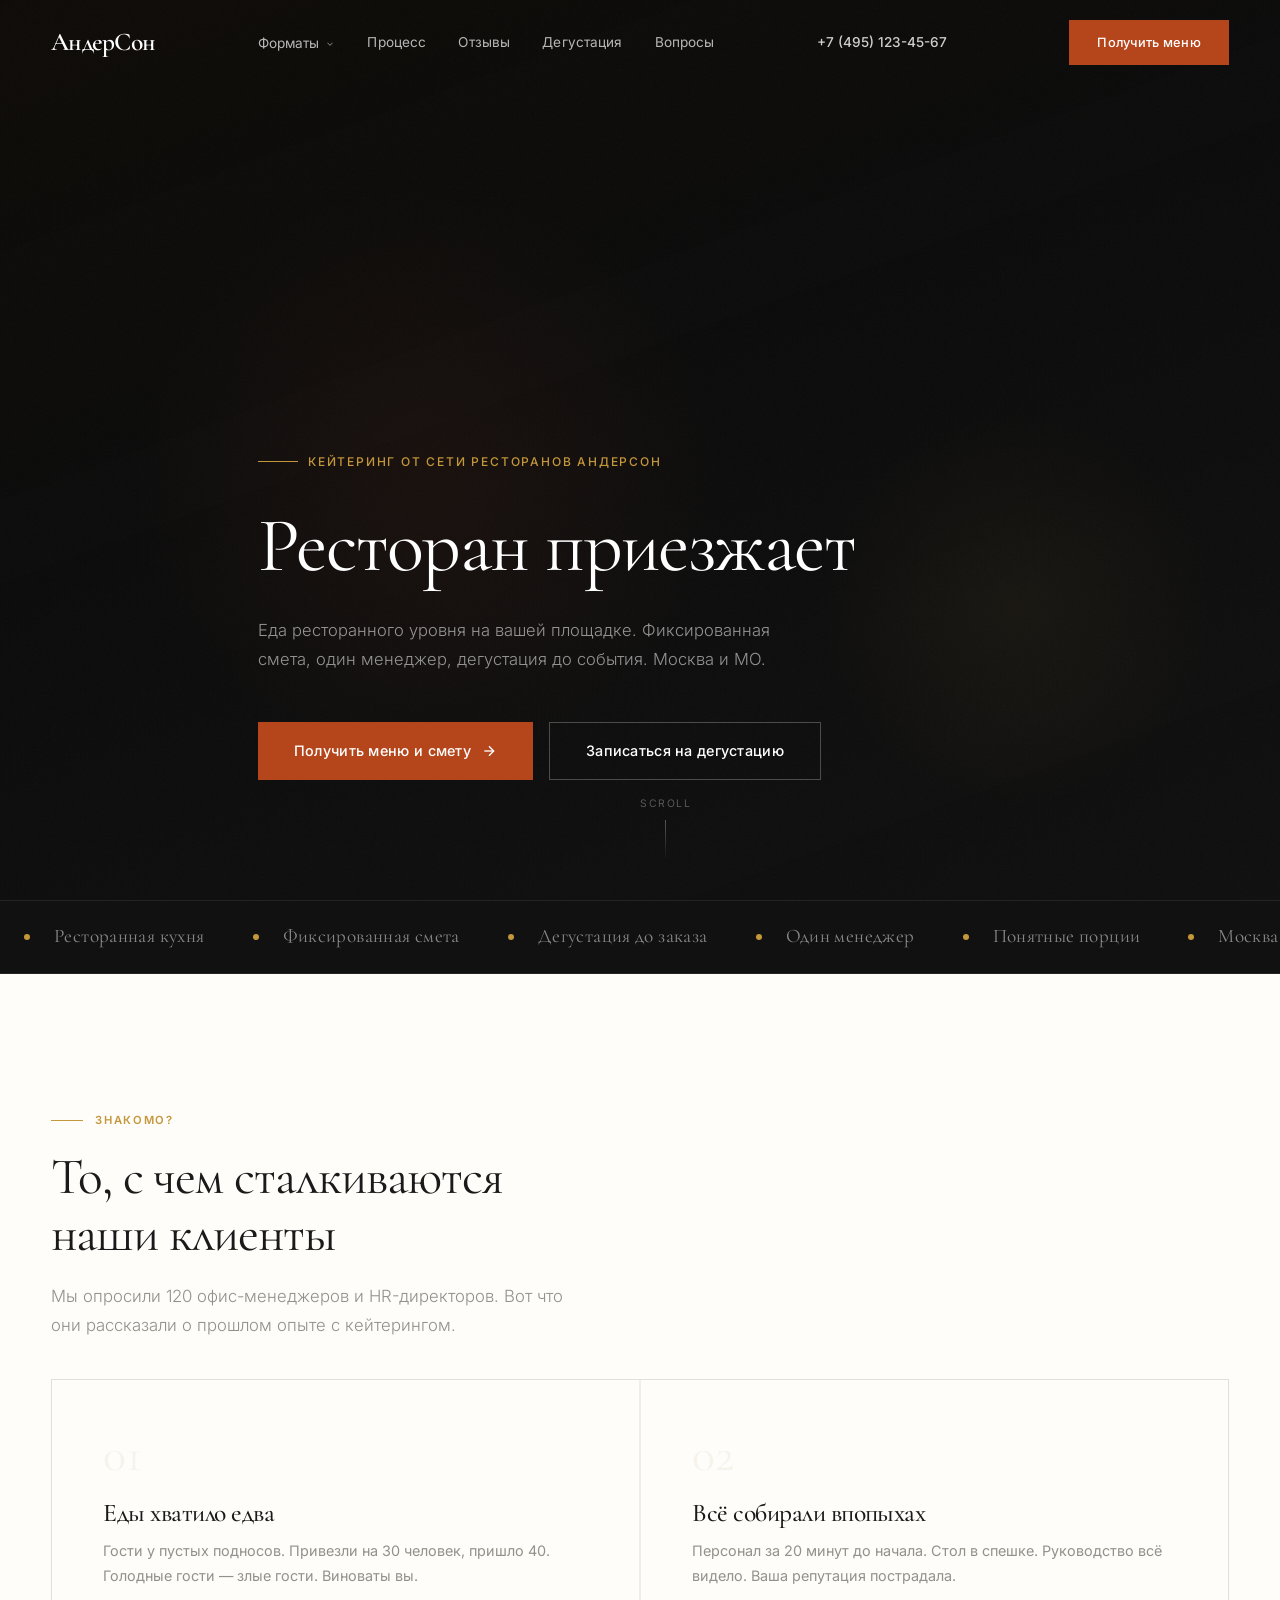
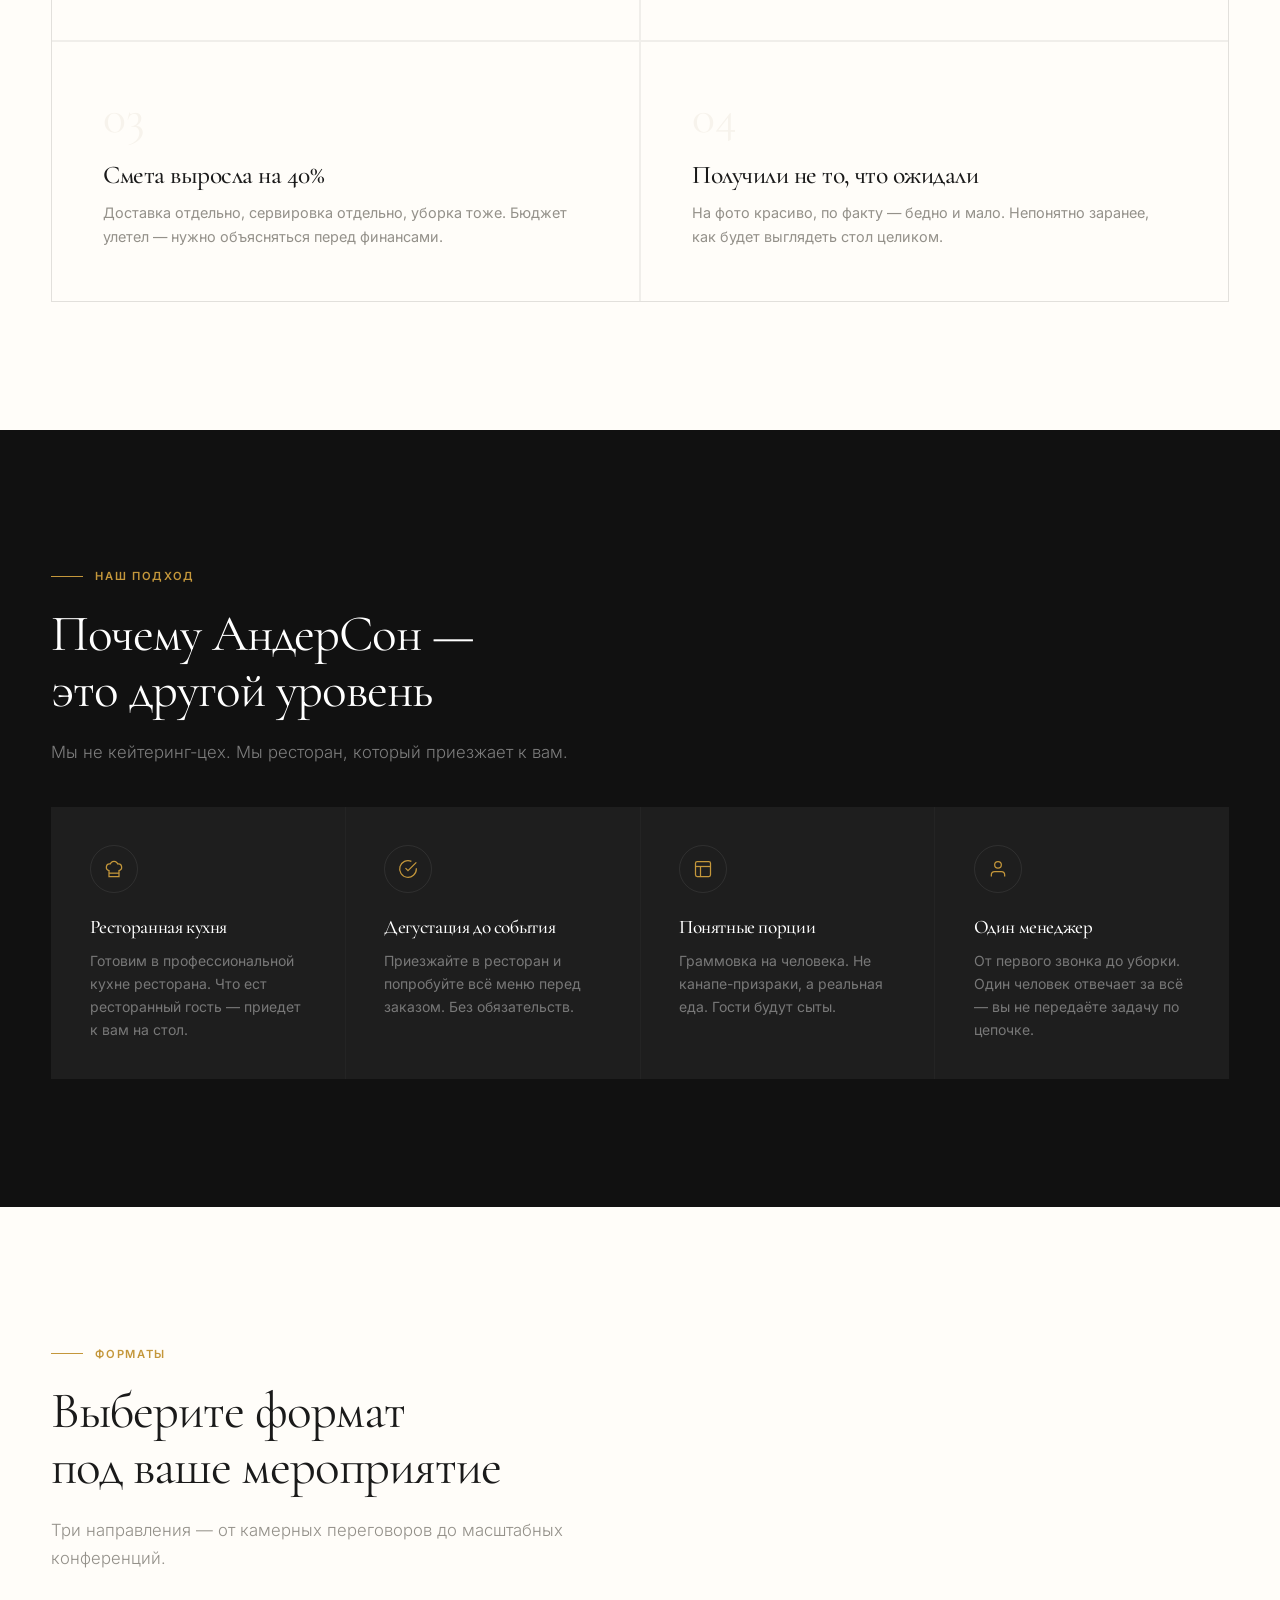
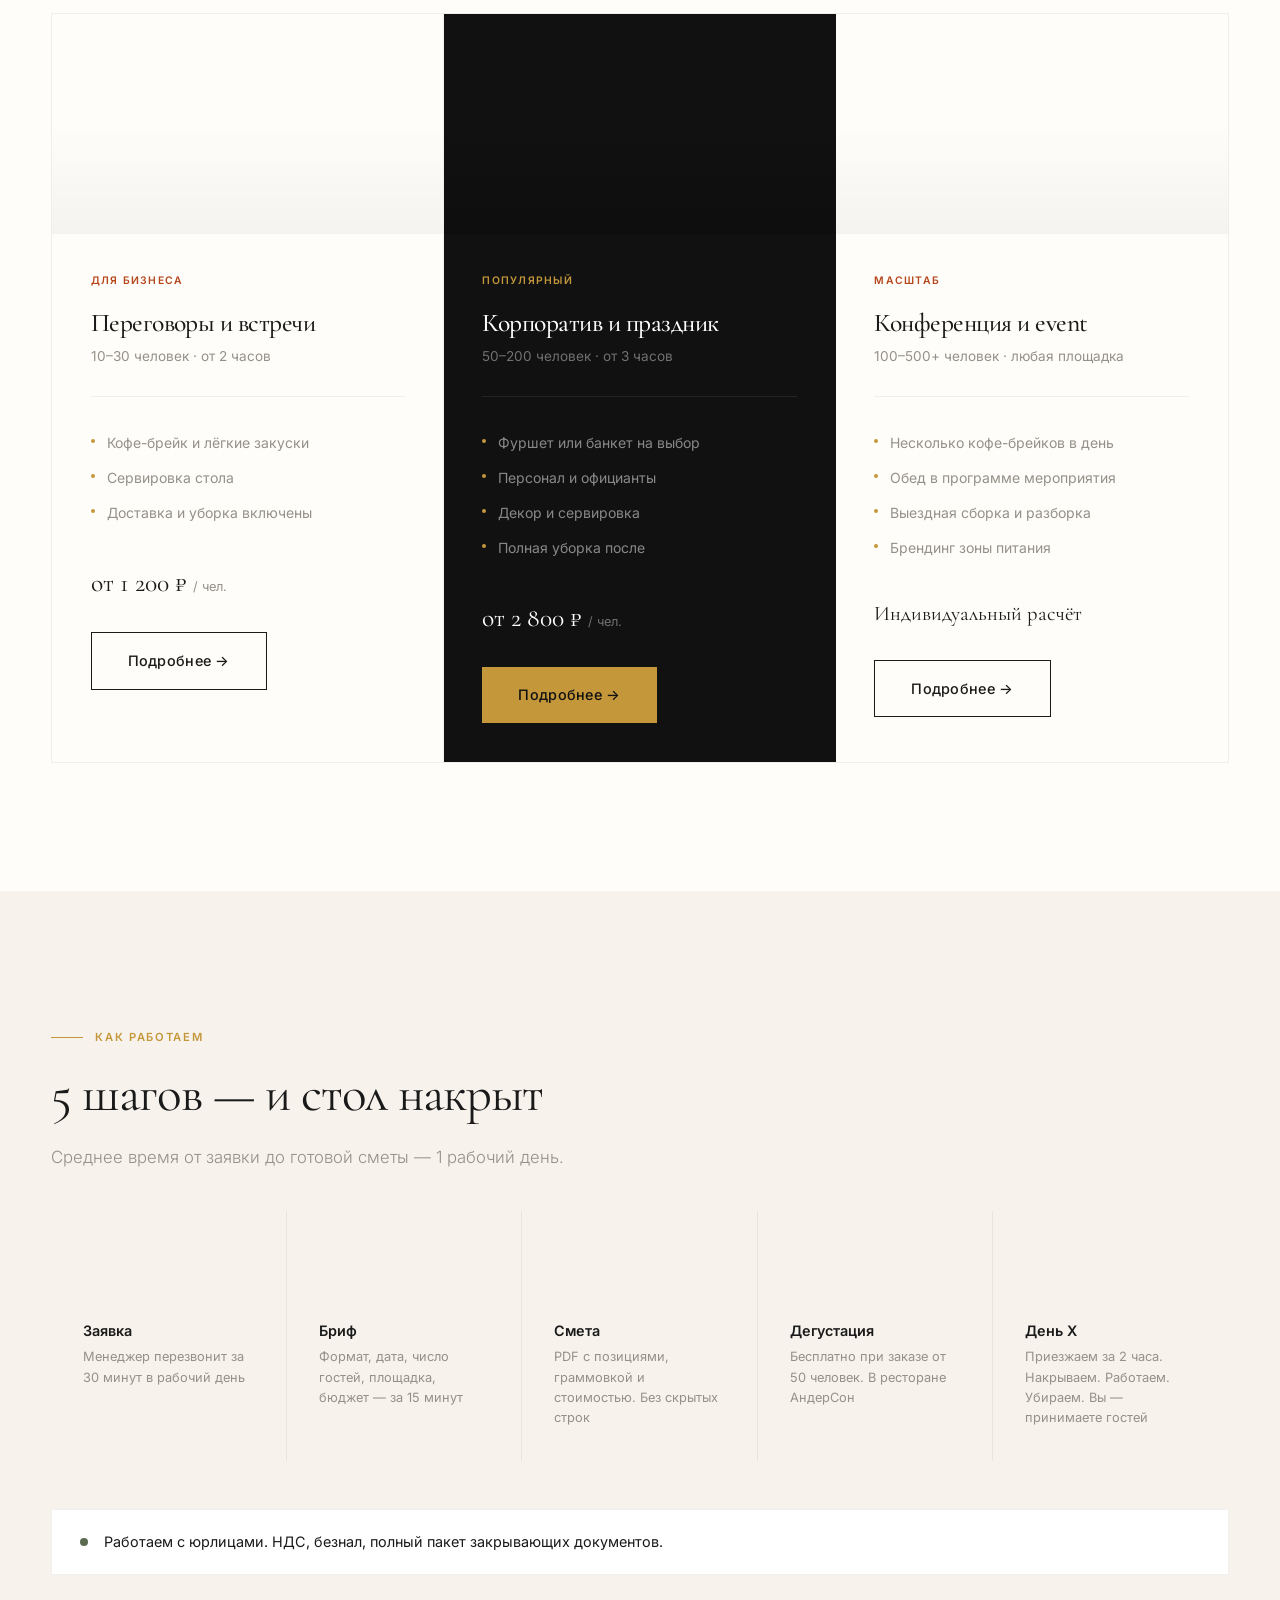
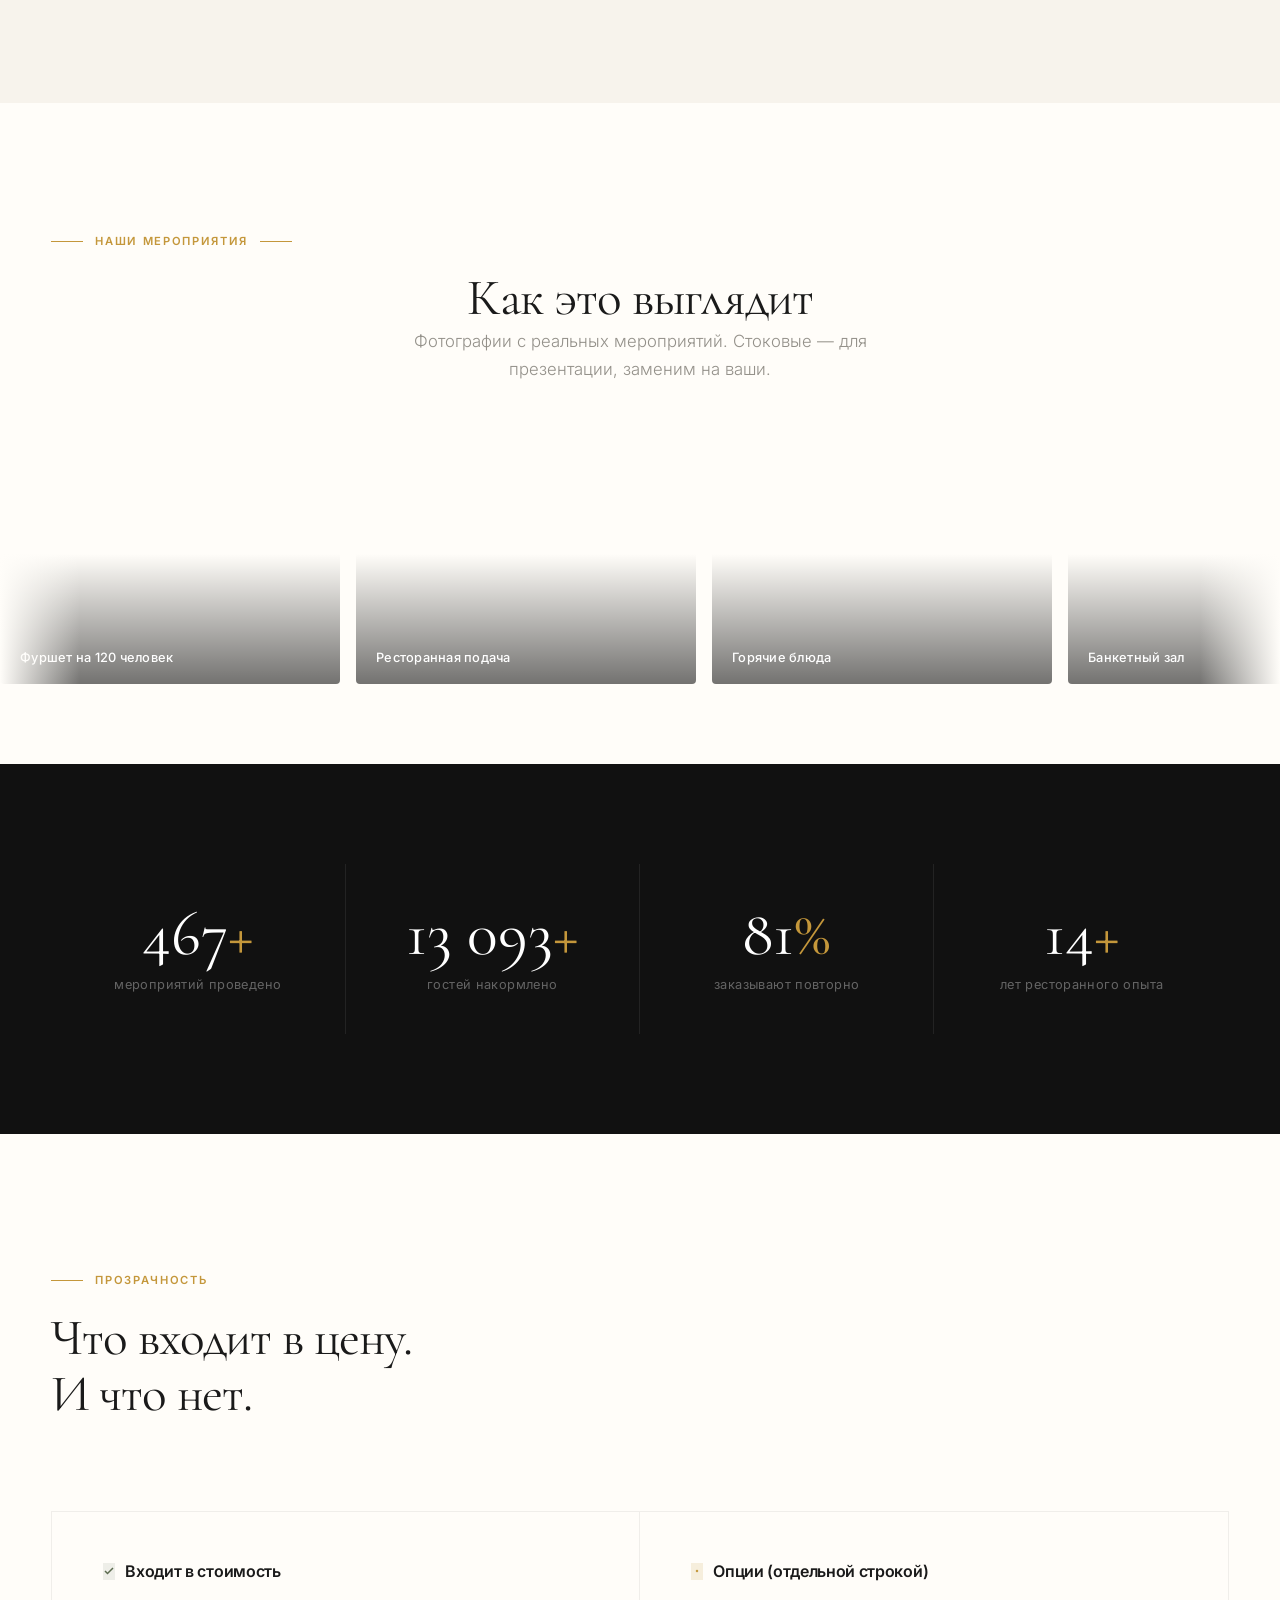
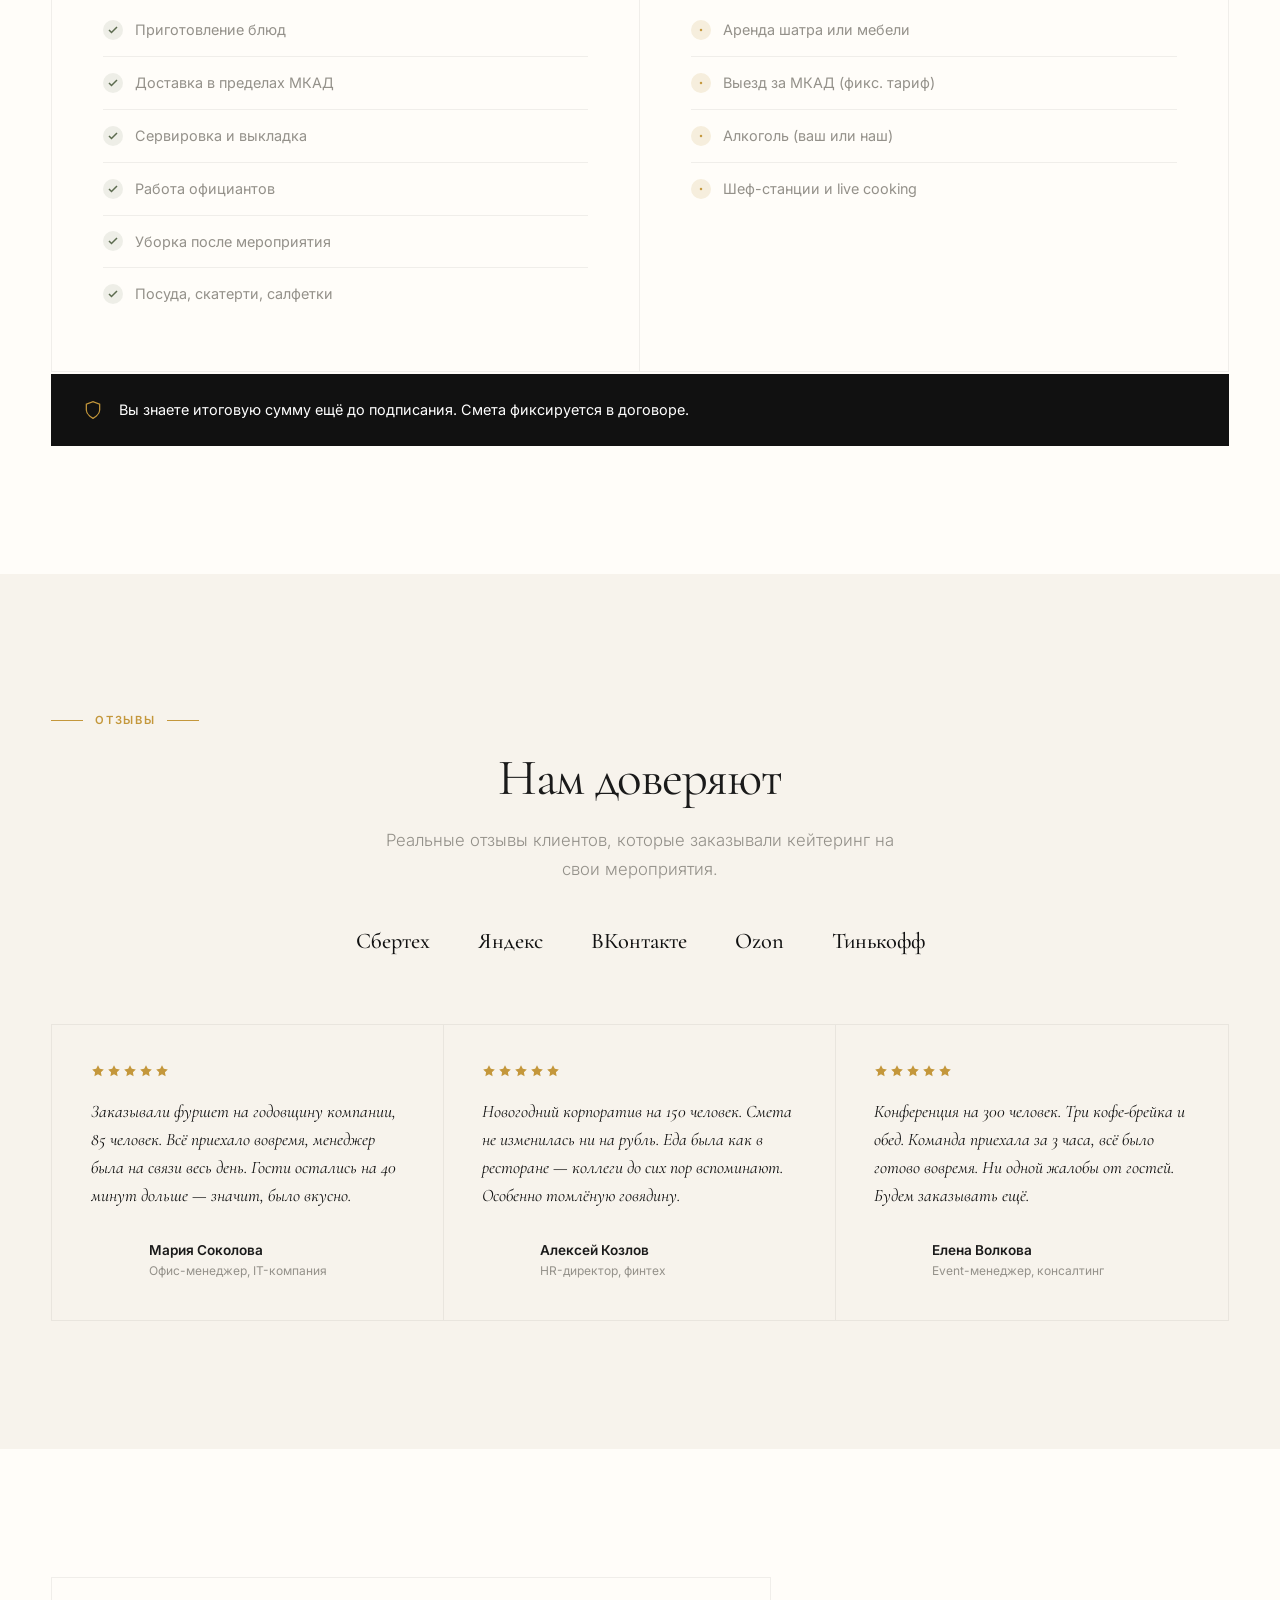
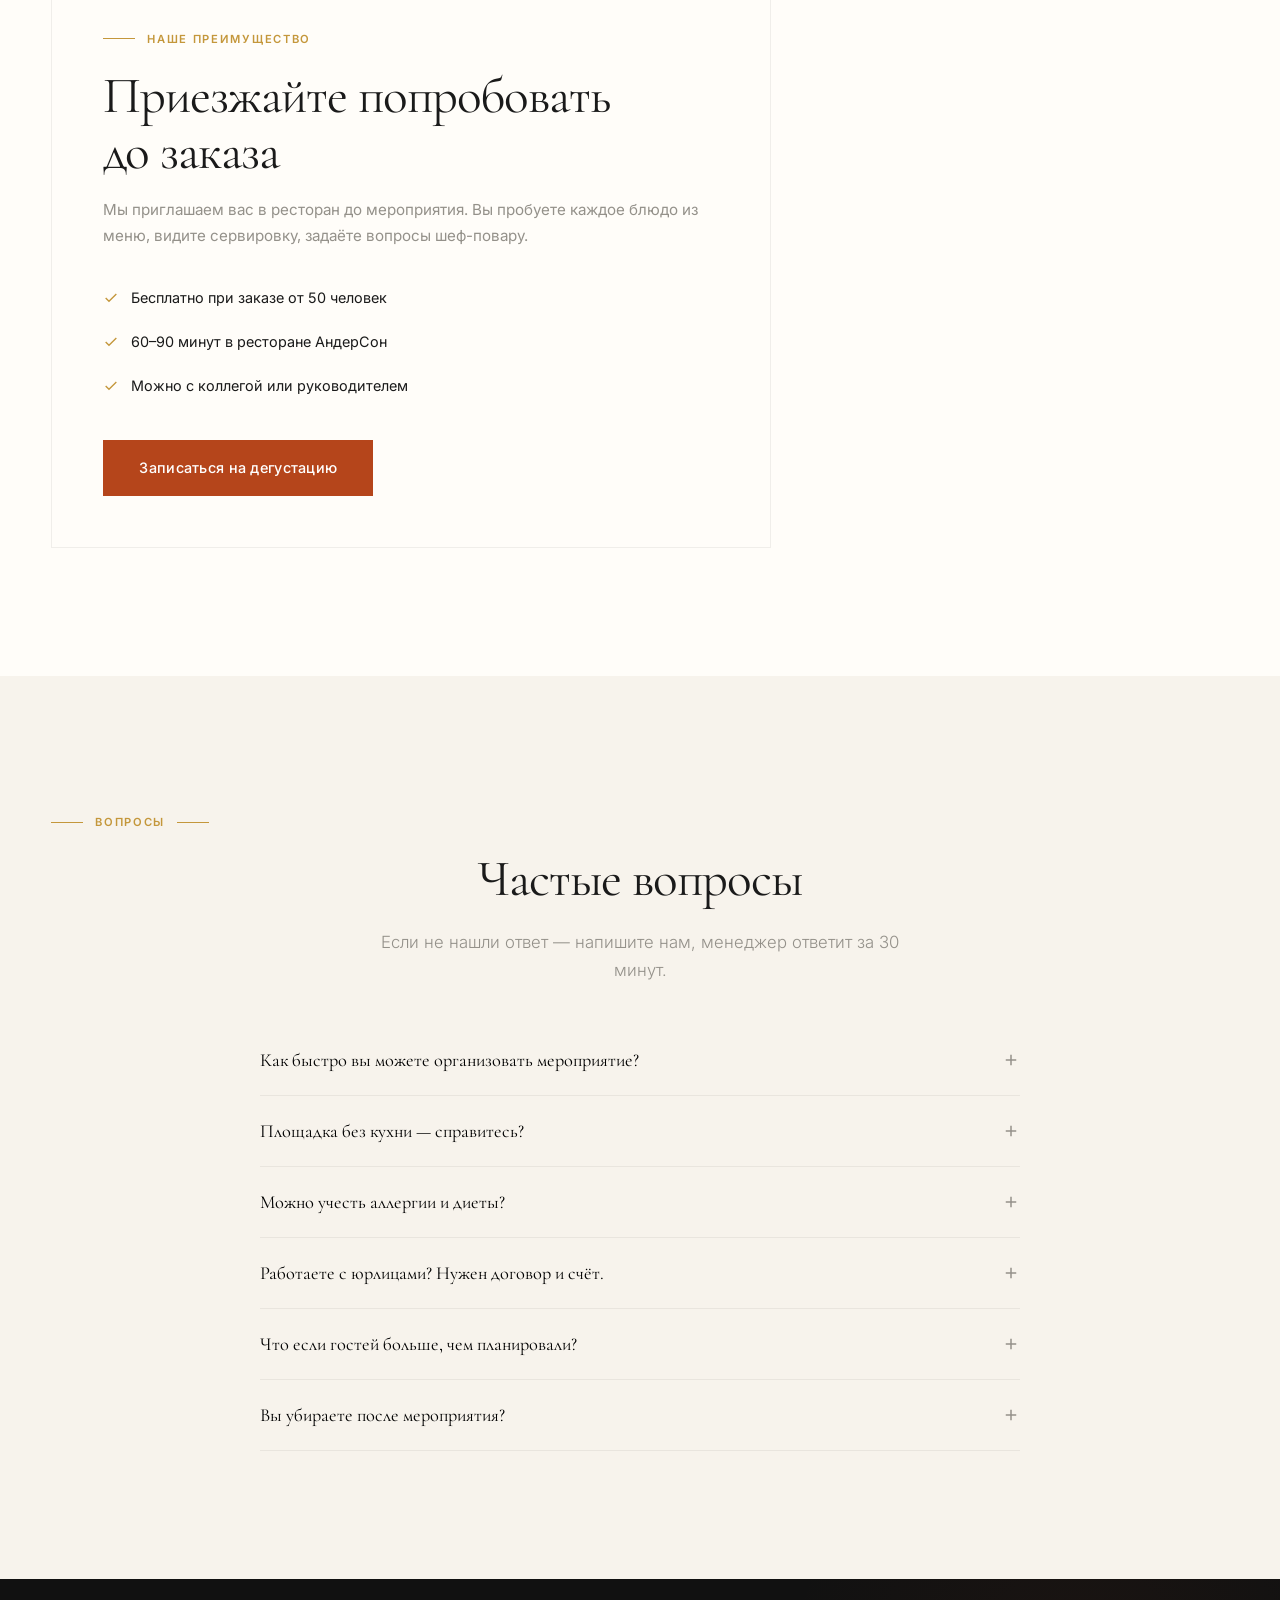
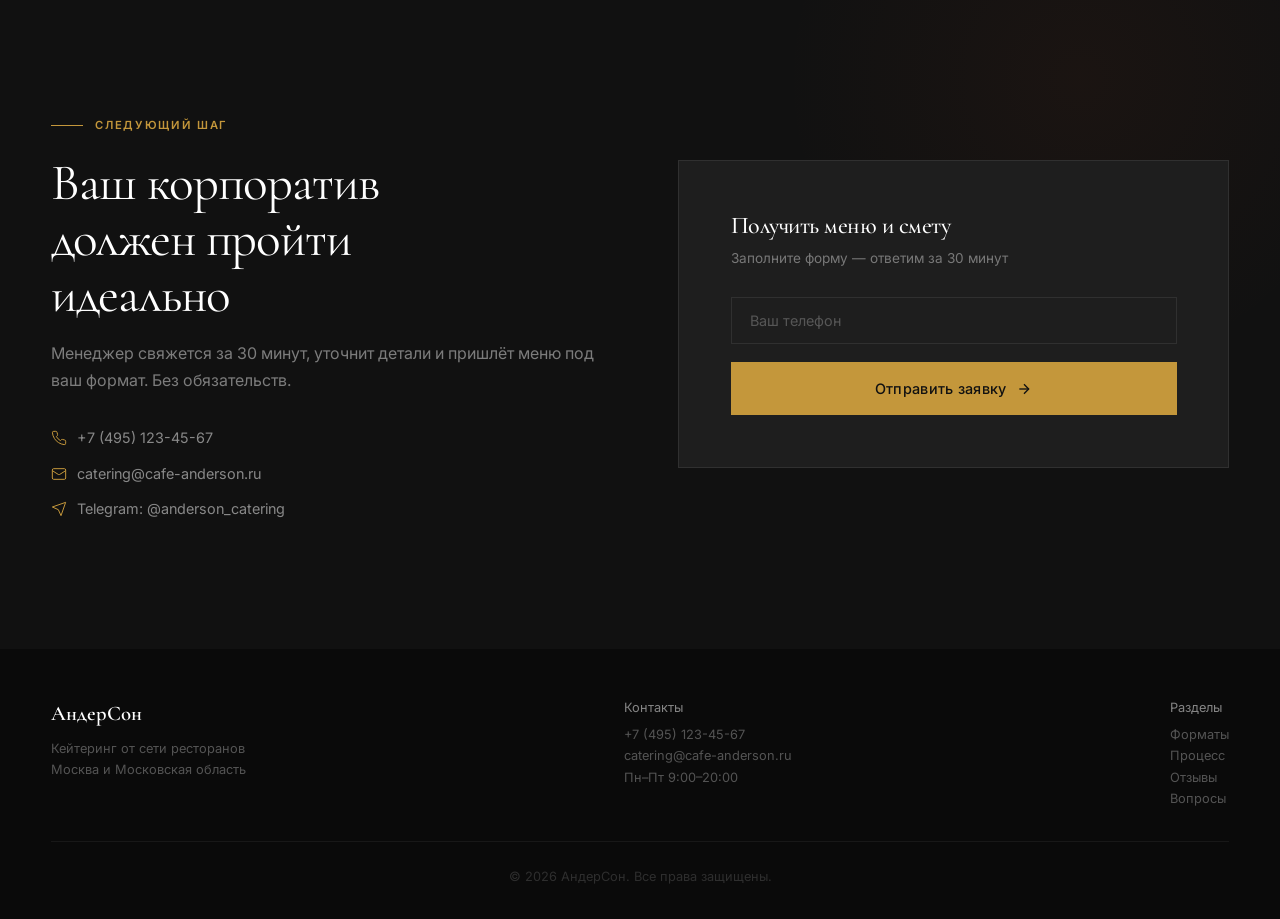
==== commit ad227ba7: "Добавлен dropdown-меню "Форматы" на главной странице Из меню теперь можно напрямую перейти на страни" ====
--- a/index.html
+++ b/index.html
@@ -20,7 +20,14 @@
   <div class="wrap">
     <a href="#" class="hdr-logo">АндерСон</a>
     <nav class="hdr-nav">
-      <a href="#formats">Форматы</a>
+      <div class="hdr-dropdown">
+        <a href="#formats" class="hdr-dropdown-trigger">Форматы <svg width="10" height="10" viewBox="0 0 24 24" fill="none" stroke="currentColor" stroke-width="2.5"><polyline points="6 9 12 15 18 9"/></svg></a>
+        <div class="hdr-dropdown-menu">
+          <a href="dlya-assistentov.html"><strong>Для ассистентов</strong><span>Переговоры · 10–30 чел · от 1 200 ₽</span></a>
+          <a href="dlya-hr.html"><strong>Для HR</strong><span>Корпоративы · 50–200 чел · от 2 800 ₽</span></a>
+          <a href="dlya-event.html"><strong>Для event-менеджеров</strong><span>Конференции · 100–500+ чел</span></a>
+        </div>
+      </div>
       <a href="#process">Процесс</a>
       <a href="#reviews">Отзывы</a>
       <a href="#degustation">Дегустация</a>
@@ -34,10 +41,11 @@
 
 <!-- MOBILE NAV -->
 <nav class="mnav" id="mnav">
-  <a href="#formats" class="mnav-link">Форматы</a>
+  <a href="dlya-assistentov.html" class="mnav-link">Для ассистентов</a>
+  <a href="dlya-hr.html" class="mnav-link">Для HR</a>
+  <a href="dlya-event.html" class="mnav-link">Для event</a>
   <a href="#process" class="mnav-link">Процесс</a>
   <a href="#reviews" class="mnav-link">Отзывы</a>
-  <a href="#degustation" class="mnav-link">Дегустация</a>
   <a href="#faq" class="mnav-link">Вопросы</a>
   <a href="#cta" class="mnav-link">Заявка</a>
   <a href="tel:+74951234567" class="mnav-phone mnav-link">+7 (495) 123-45-67</a>
--- a/styles.css
+++ b/styles.css
@@ -68,6 +68,21 @@
 .hdr-cta .btn-fill{padding:12px 28px;font-size:.8rem}
 .hdr.scrolled .hdr-cta .btn-fill{background:var(--charcoal)}
 .hdr.scrolled .hdr-cta .btn-fill:hover{background:var(--terra)}
+.hdr-dropdown{position:relative;display:inline-block}
+.hdr-dropdown-trigger{display:inline-flex;align-items:center;gap:6px;cursor:pointer}
+.hdr-dropdown-trigger svg{transition:transform .3s;opacity:.6}
+.hdr-dropdown:hover .hdr-dropdown-trigger svg{transform:rotate(180deg)}
+.hdr-dropdown-menu{position:absolute;top:100%;left:-20px;padding-top:20px;opacity:0;visibility:hidden;transform:translateY(-8px);transition:all .3s;min-width:300px;z-index:110}
+.hdr-dropdown:hover .hdr-dropdown-menu{opacity:1;visibility:visible;transform:translateY(0)}
+.hdr-dropdown-menu a{display:flex;flex-direction:column;gap:2px;padding:14px 20px;background:#fff;border:1px solid var(--border-light);border-bottom:none;transition:background .2s}
+.hdr-dropdown-menu a:last-child{border-bottom:1px solid var(--border-light)}
+.hdr-dropdown-menu a:hover{background:var(--cream)}
+.hdr-dropdown-menu a strong{font-family:var(--serif);font-size:1.05rem;font-weight:500;color:var(--charcoal);letter-spacing:-0.01em}
+.hdr-dropdown-menu a span{font-size:.72rem;color:var(--warm-gray)}
+.hdr:not(.scrolled) .hdr-dropdown-menu a{background:rgba(17,17,17,0.92);backdrop-filter:blur(12px);border-color:rgba(255,255,255,0.08)}
+.hdr:not(.scrolled) .hdr-dropdown-menu a:hover{background:rgba(30,30,30,0.95)}
+.hdr:not(.scrolled) .hdr-dropdown-menu a strong{color:#fff}
+.hdr:not(.scrolled) .hdr-dropdown-menu a span{color:rgba(255,255,255,0.5)}
 .hdr-burger{display:none;width:32px;height:24px;position:relative;z-index:101}
 .hdr-burger span{display:block;position:absolute;left:0;right:0;height:1.5px;background:#fff;transition:all .4s;border-radius:1px}
 .hdr.scrolled .hdr-burger span{background:var(--charcoal)}
@@ -384,7 +399,7 @@
 
 /* === RESPONSIVE === */
 @media(max-width:1024px){
-  .hdr-nav,.hdr-phone,.hdr-cta{display:none}
+  .hdr-nav,.hdr-phone,.hdr-cta,.hdr-dropdown{display:none}
   .hdr-burger{display:block}
   .m-cta{display:block}
   .pain-grid{grid-template-columns:1fr}
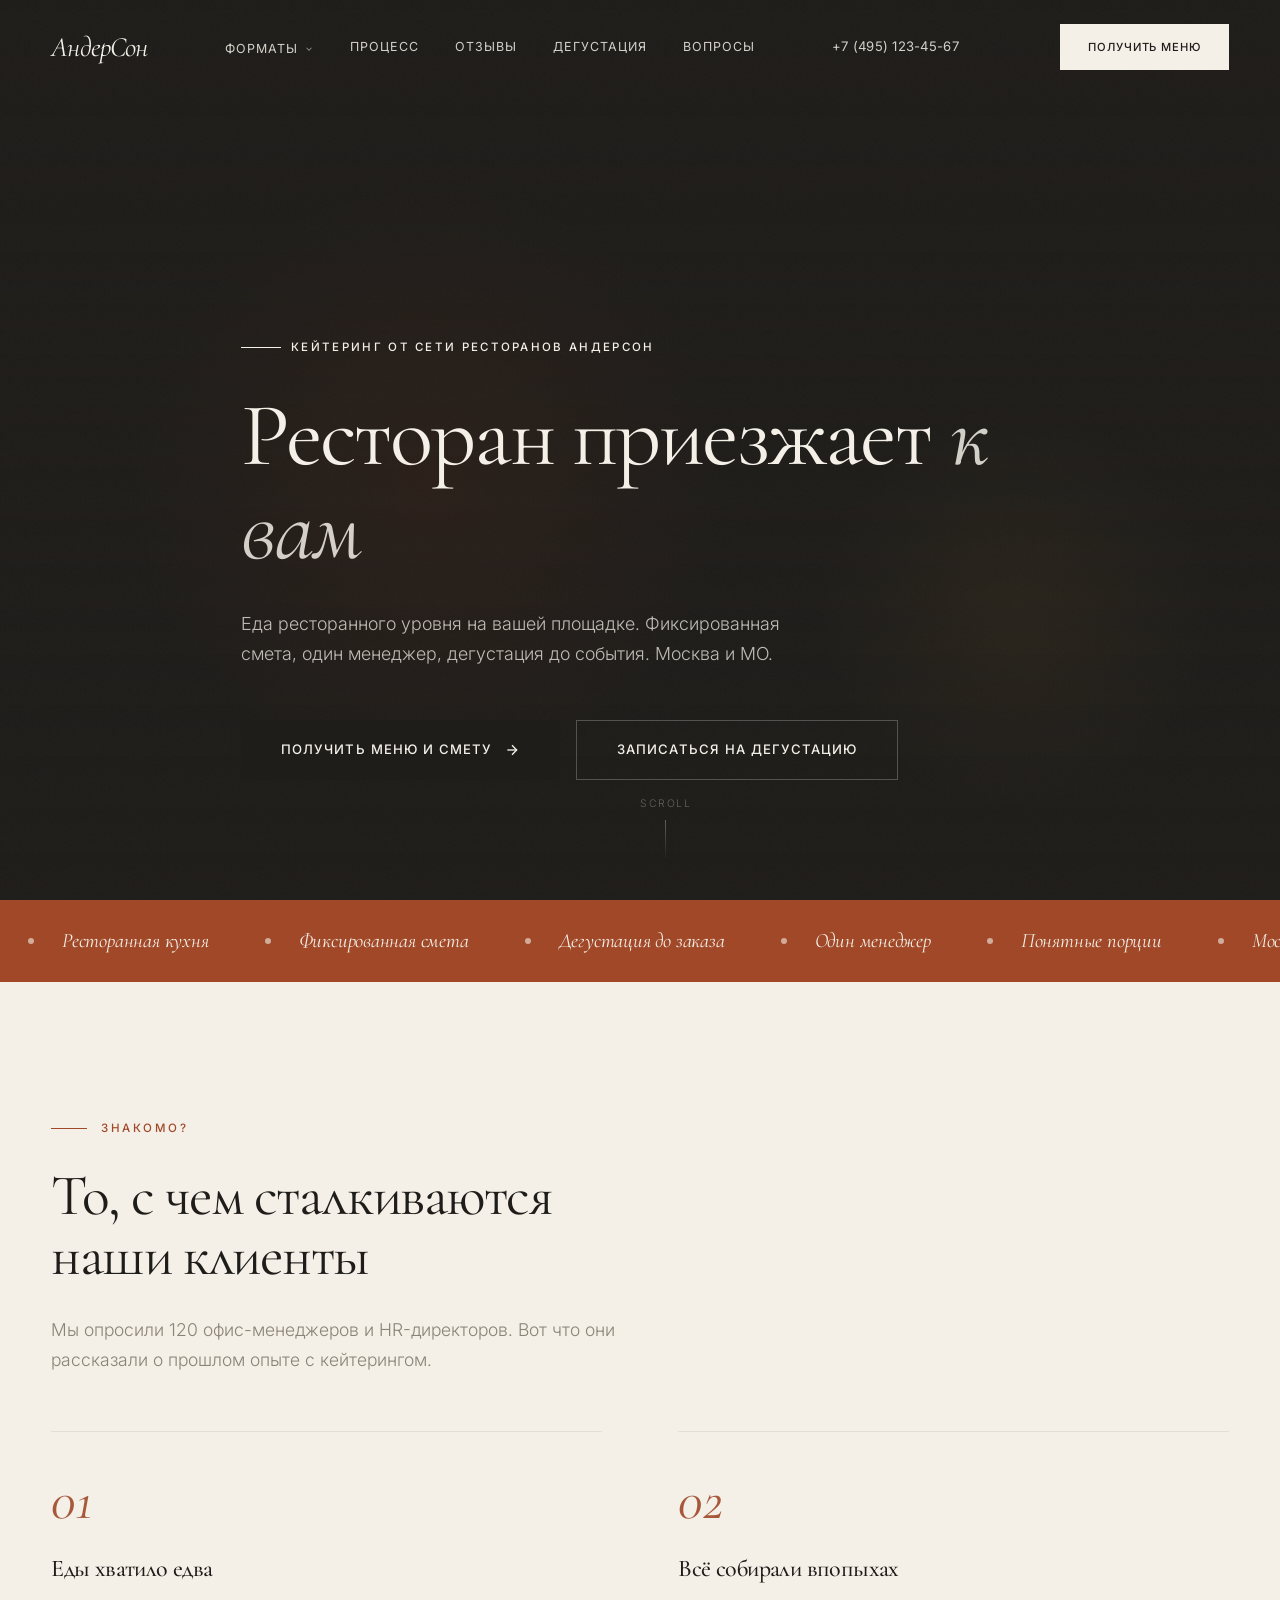
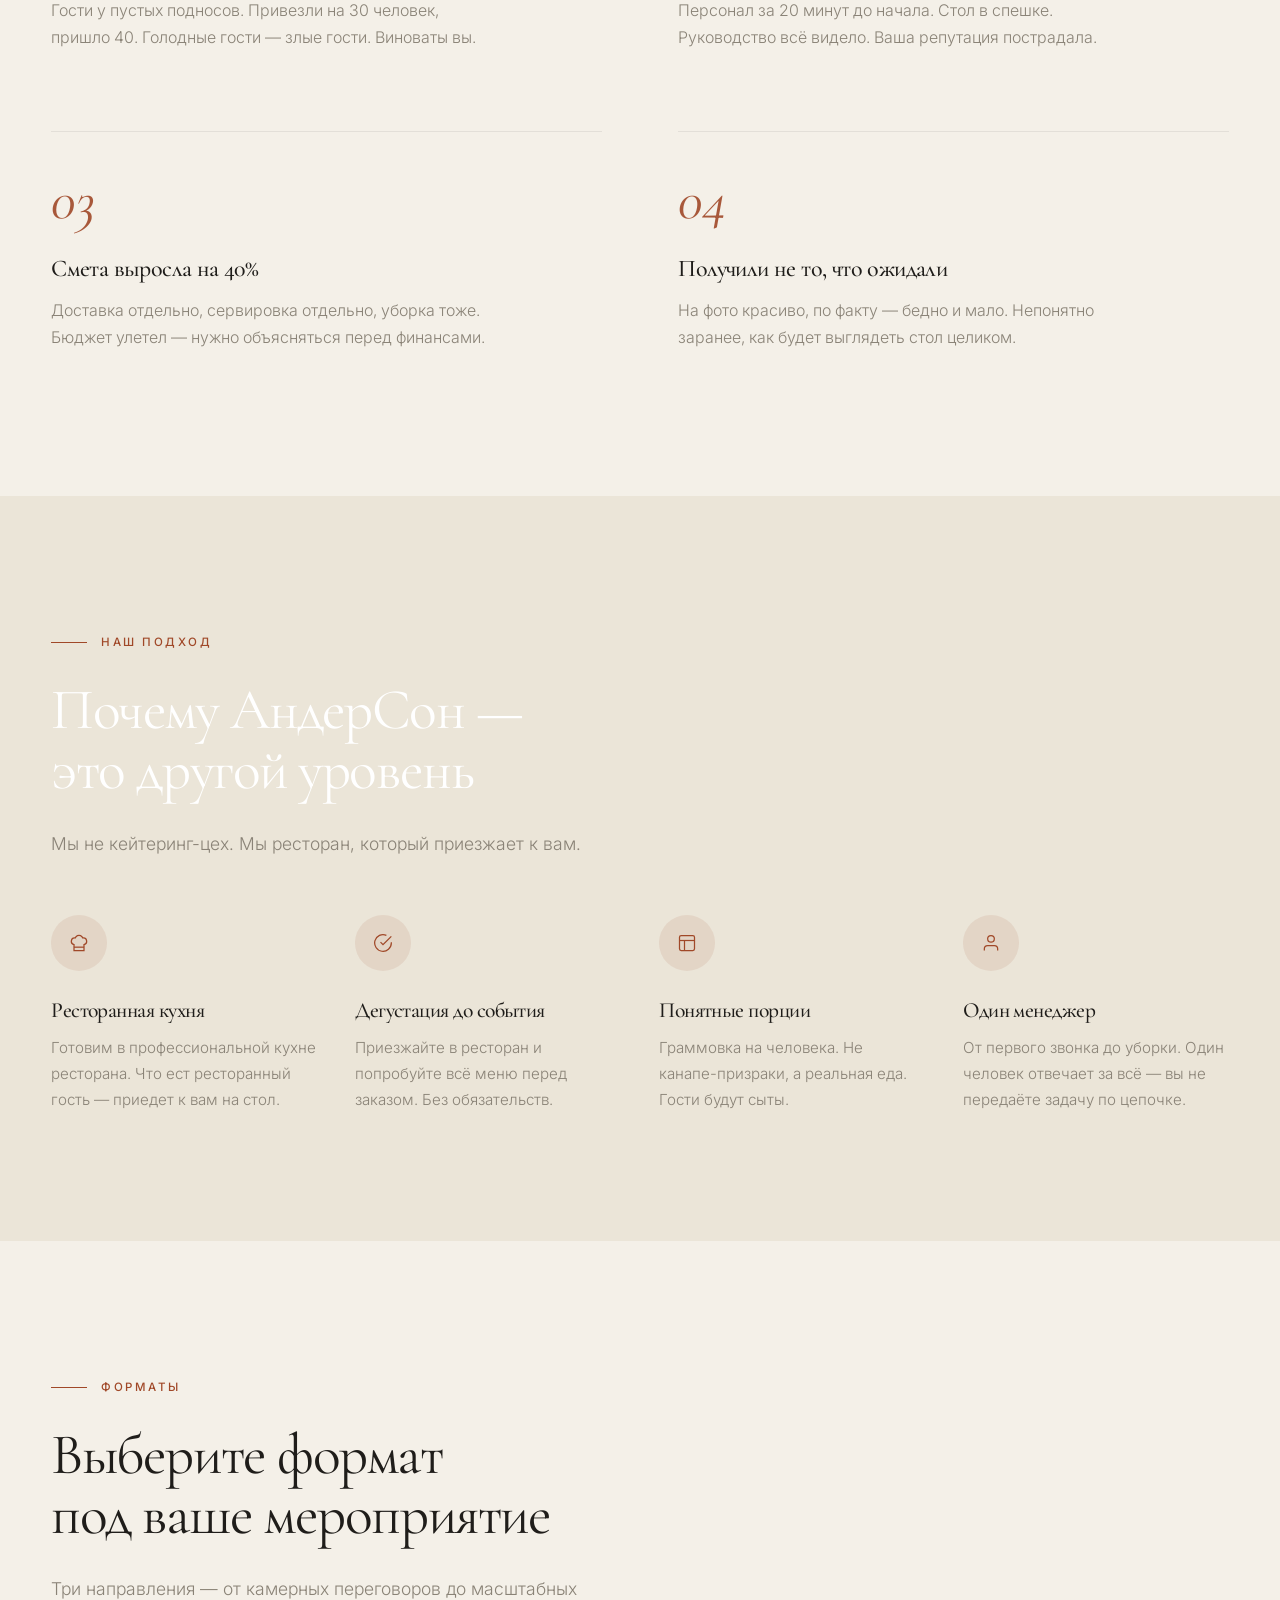
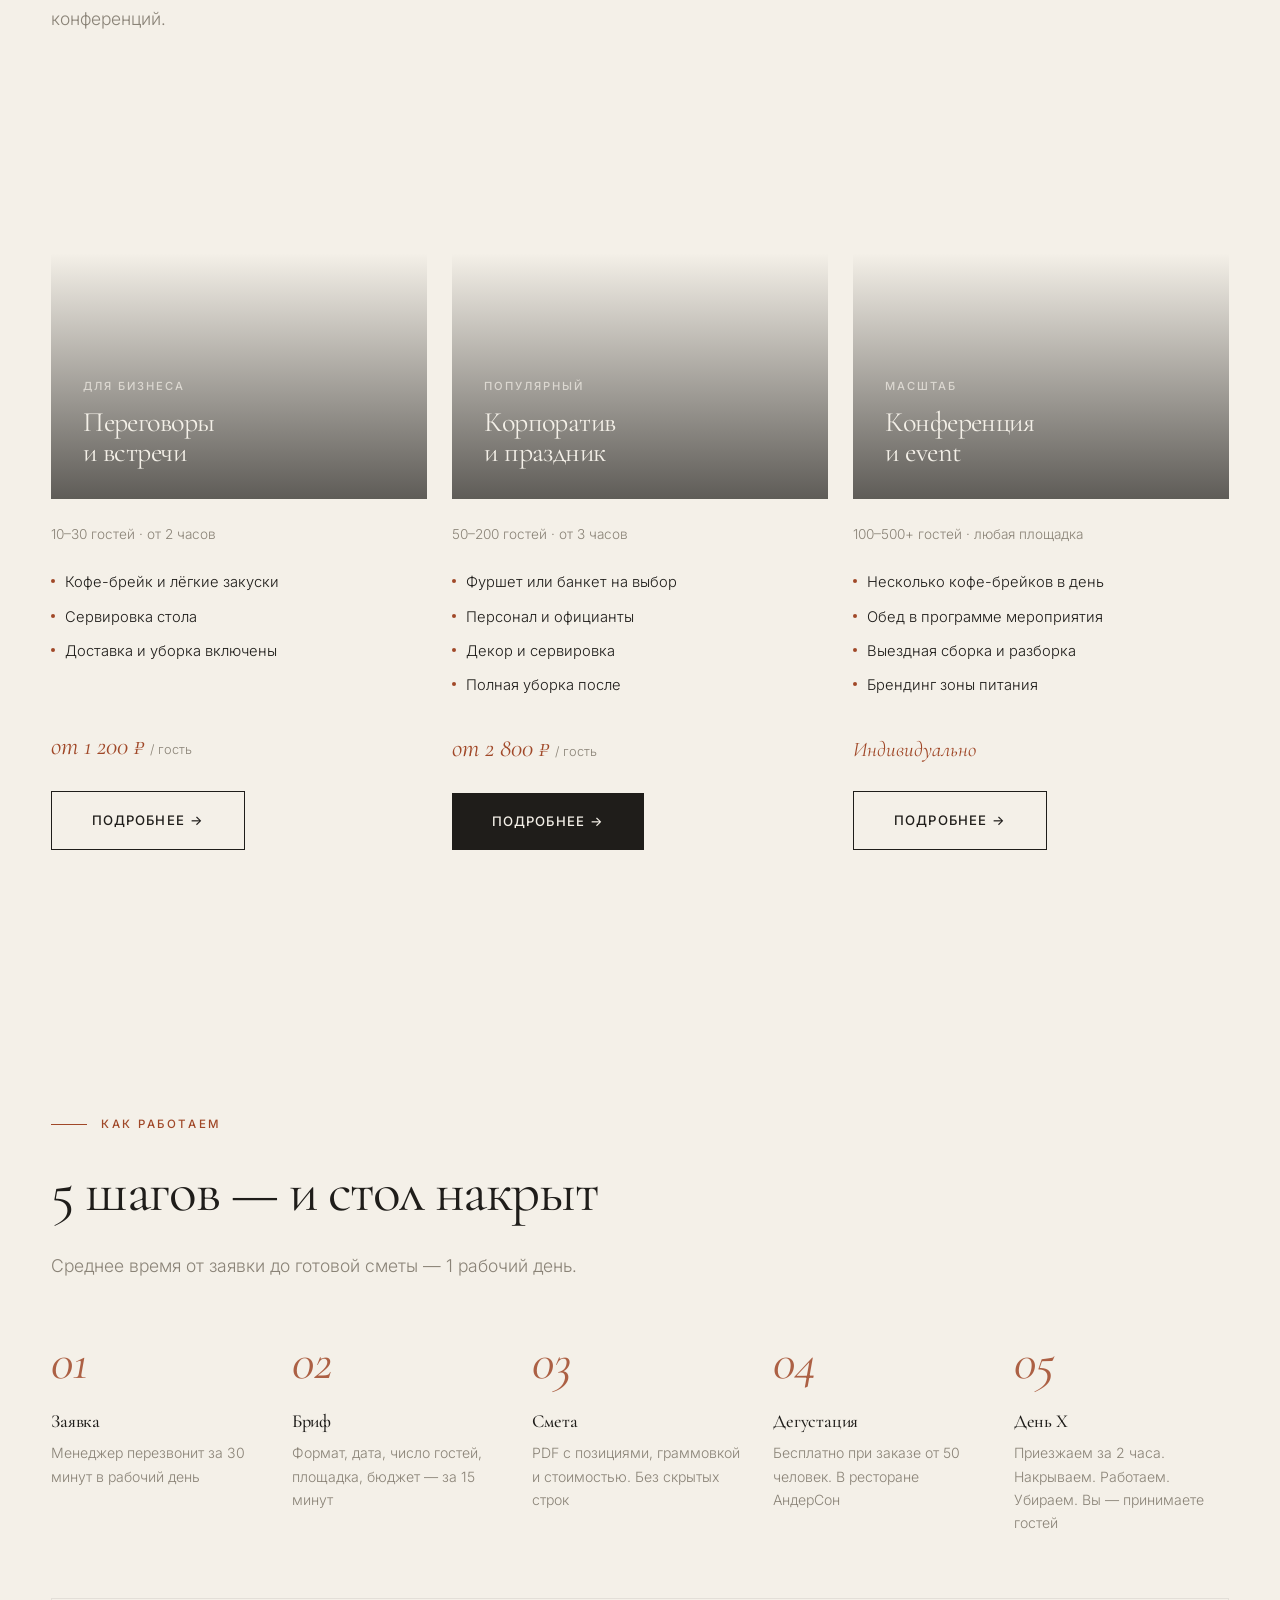
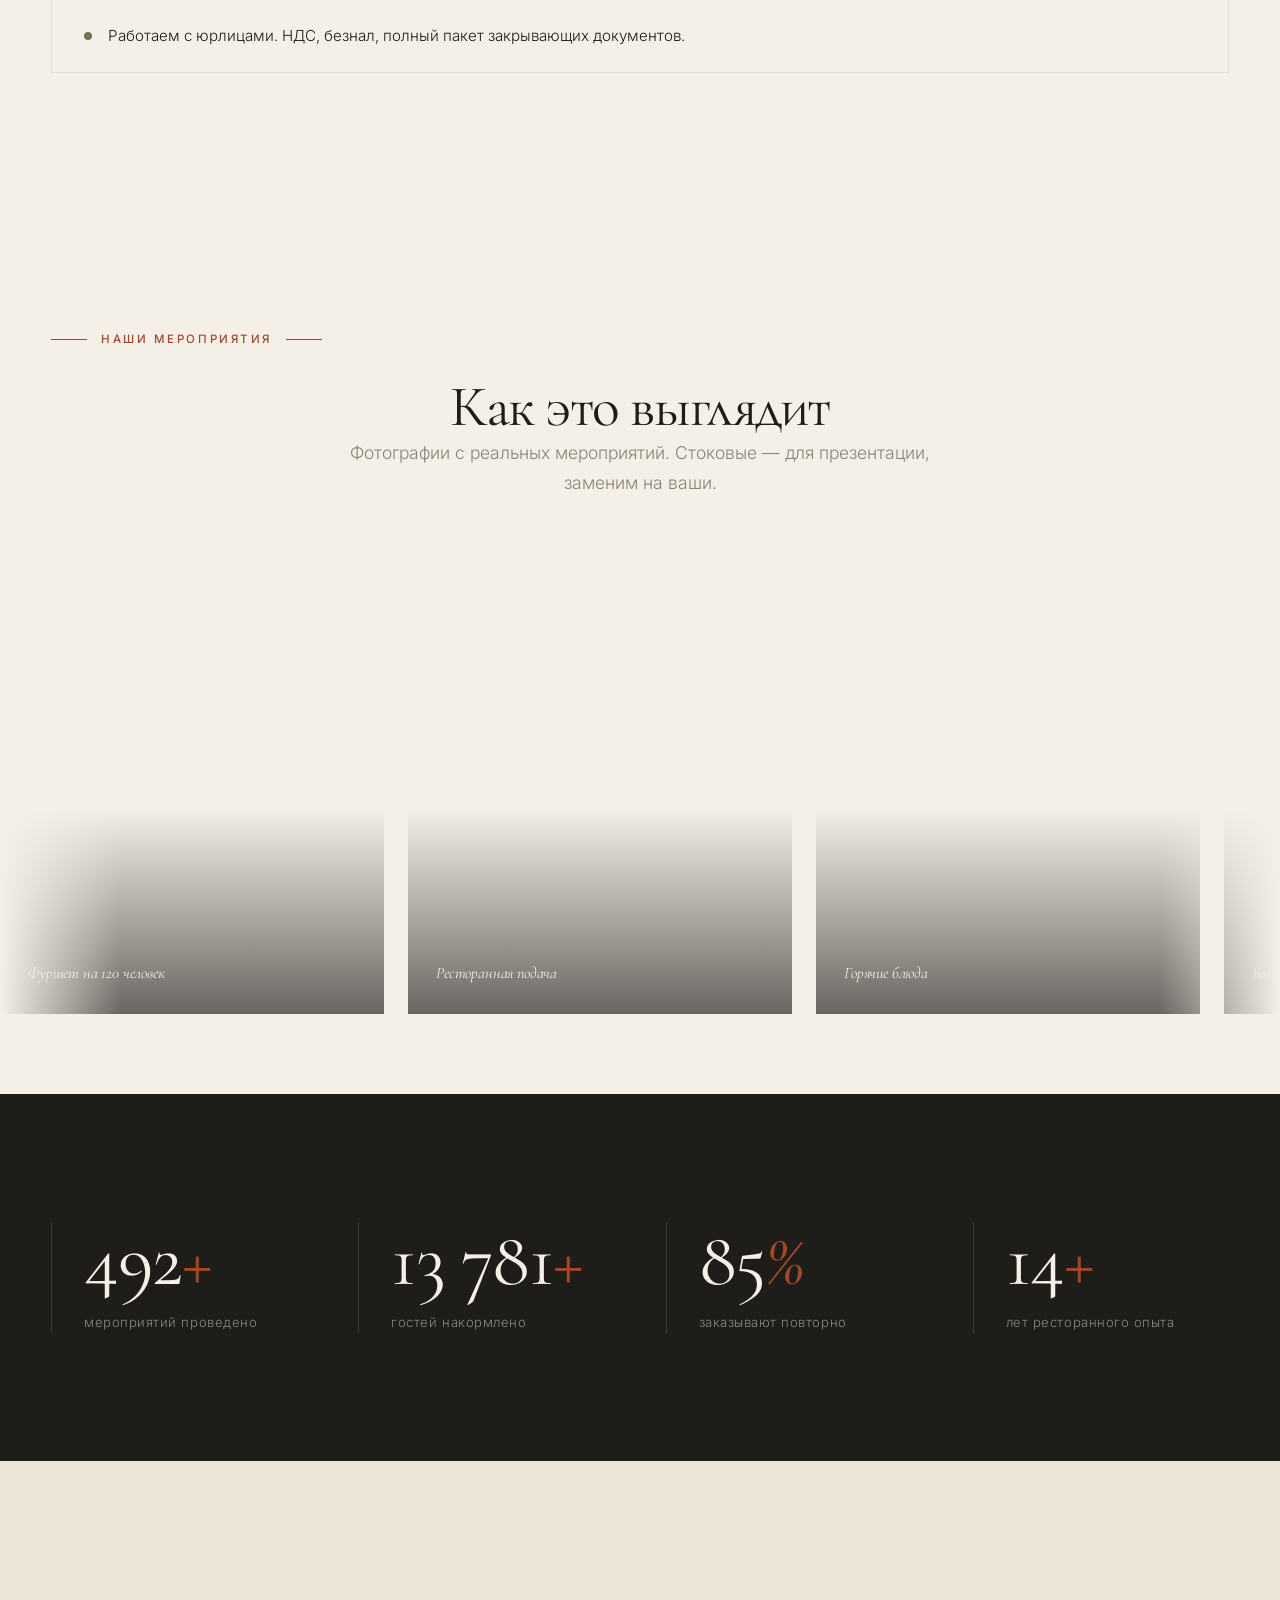
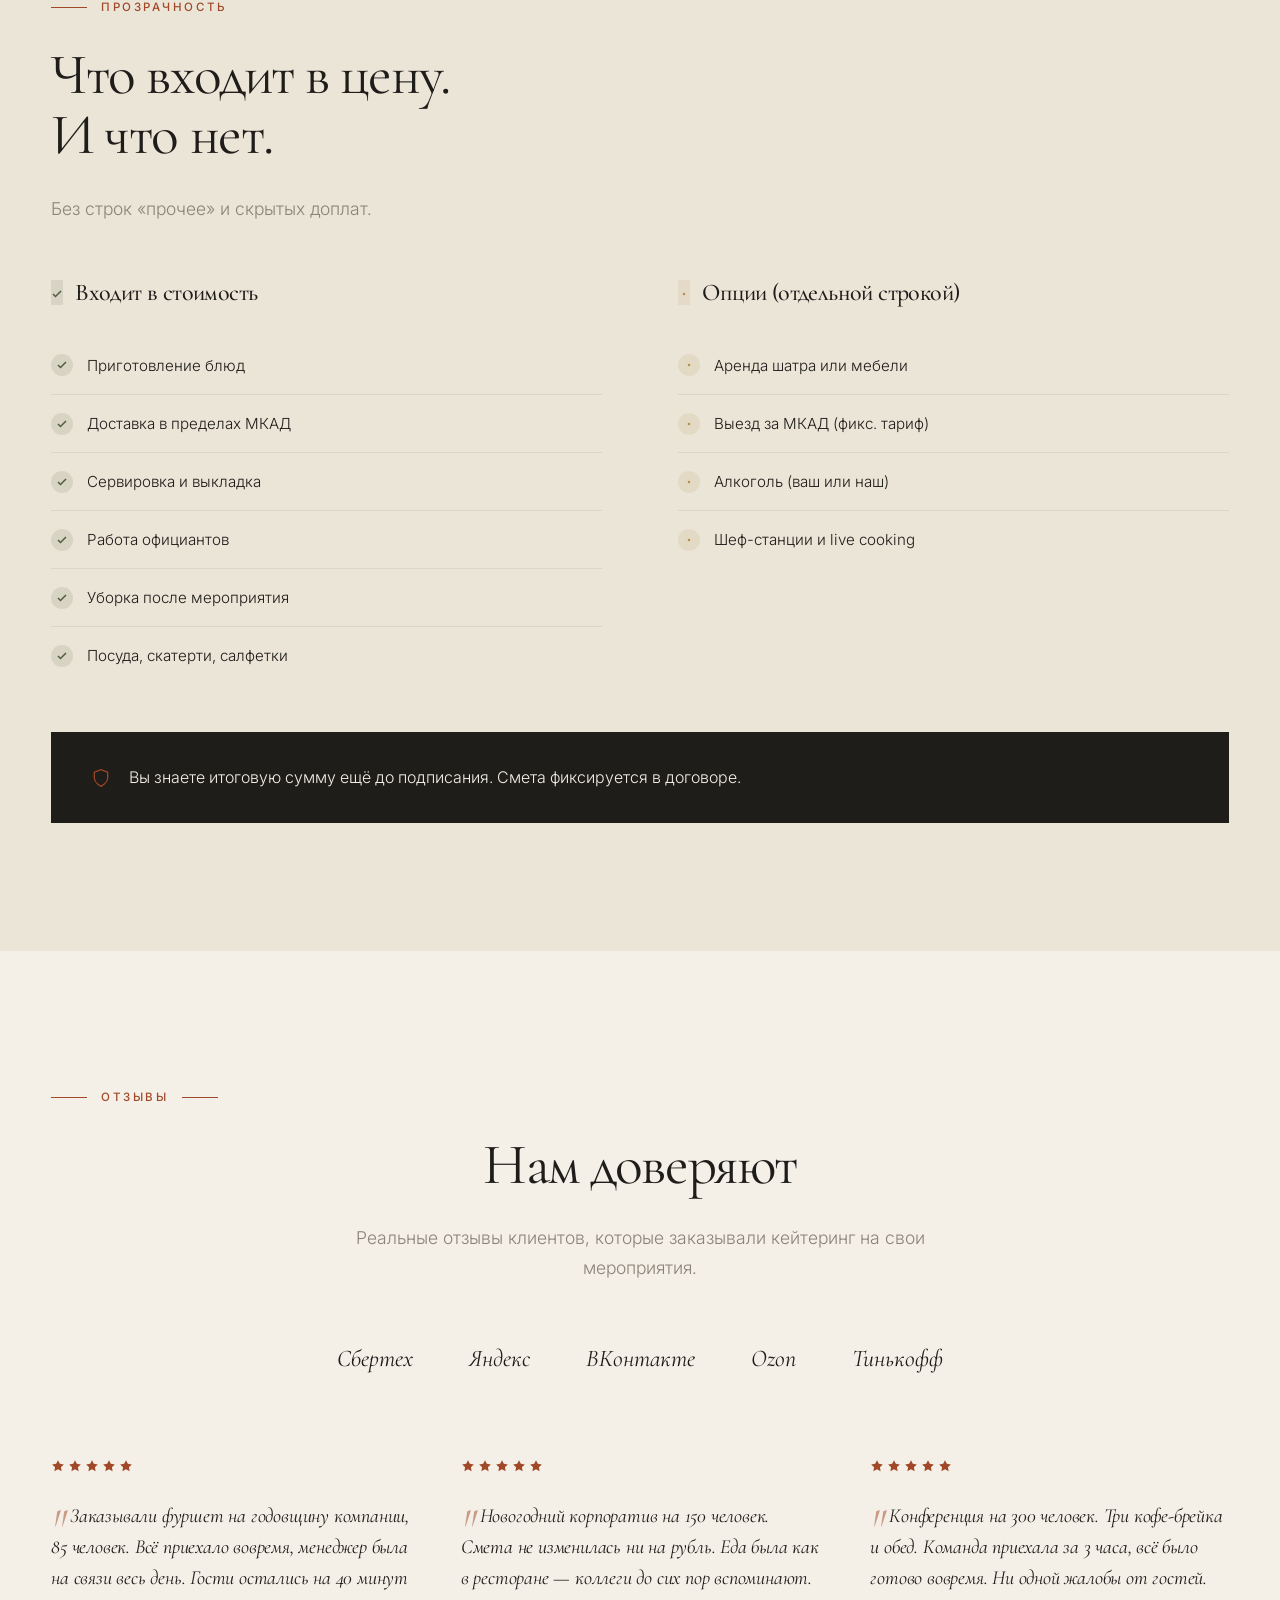
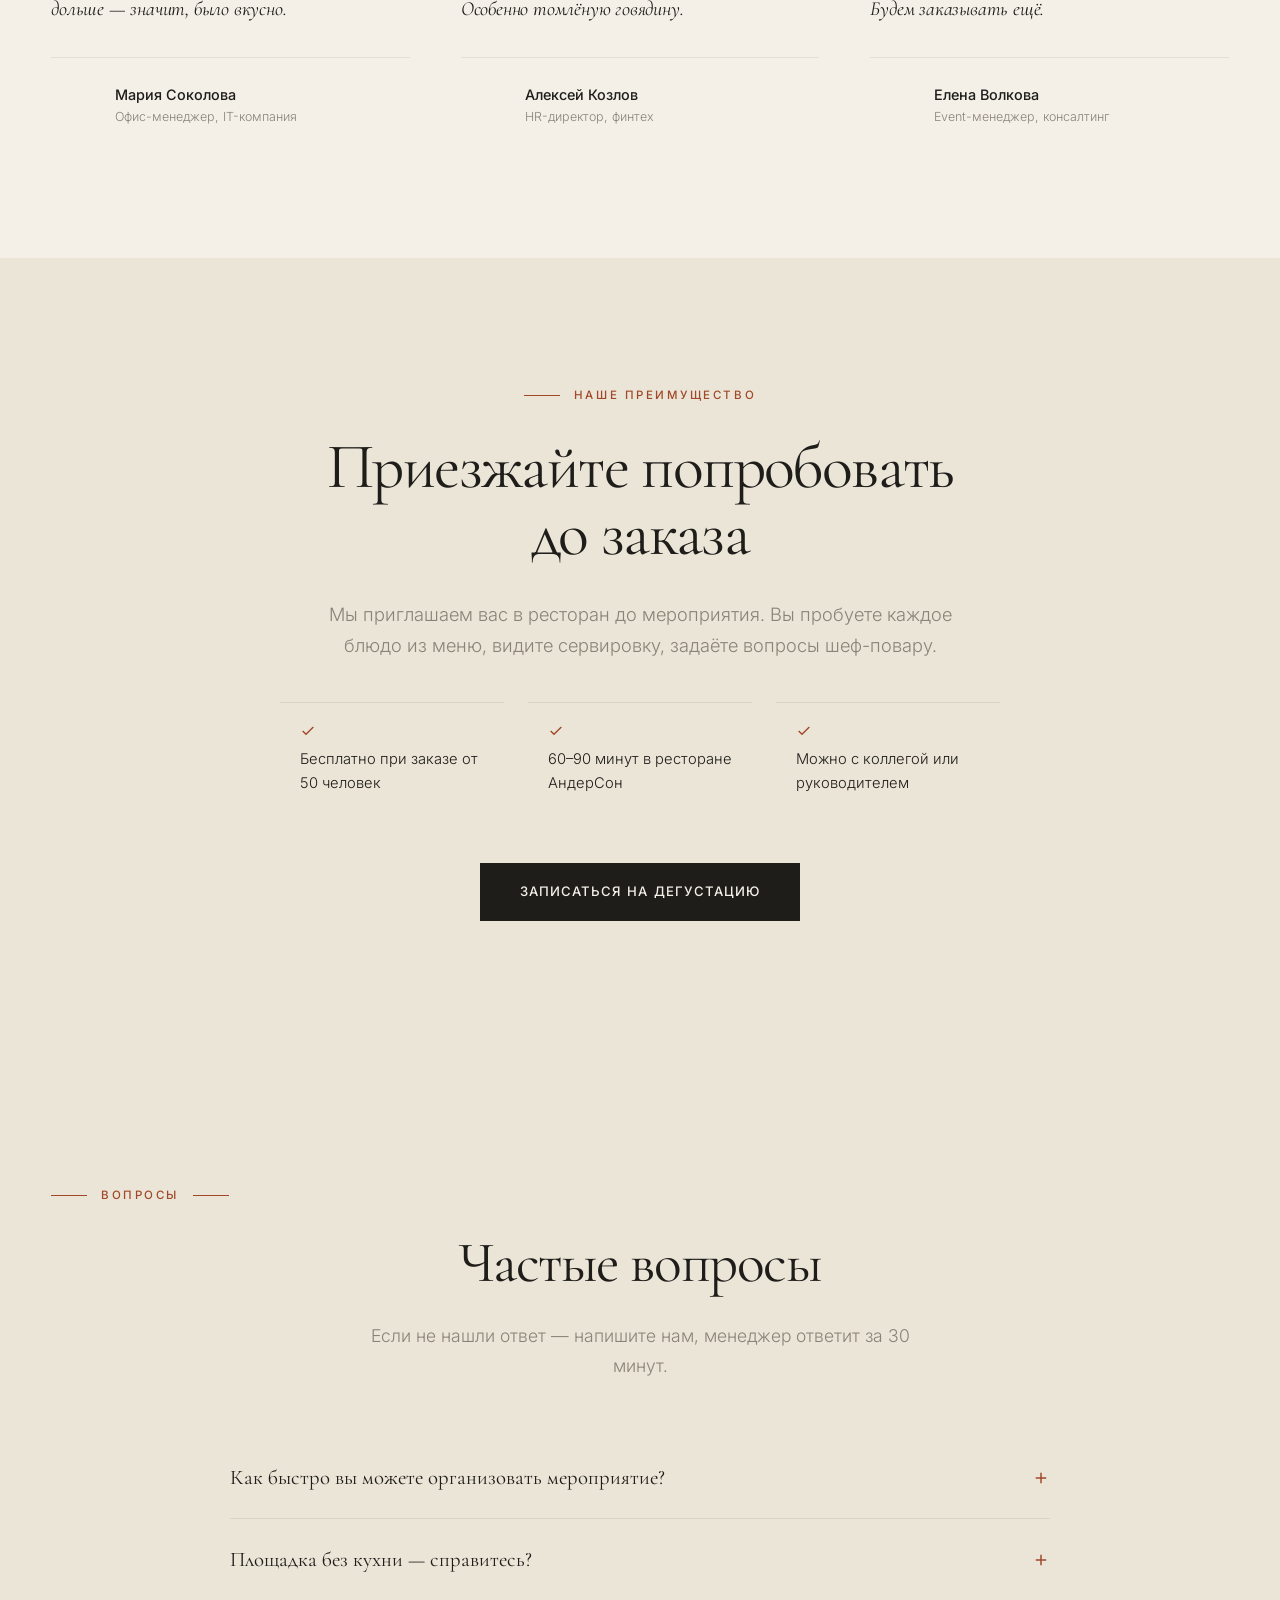
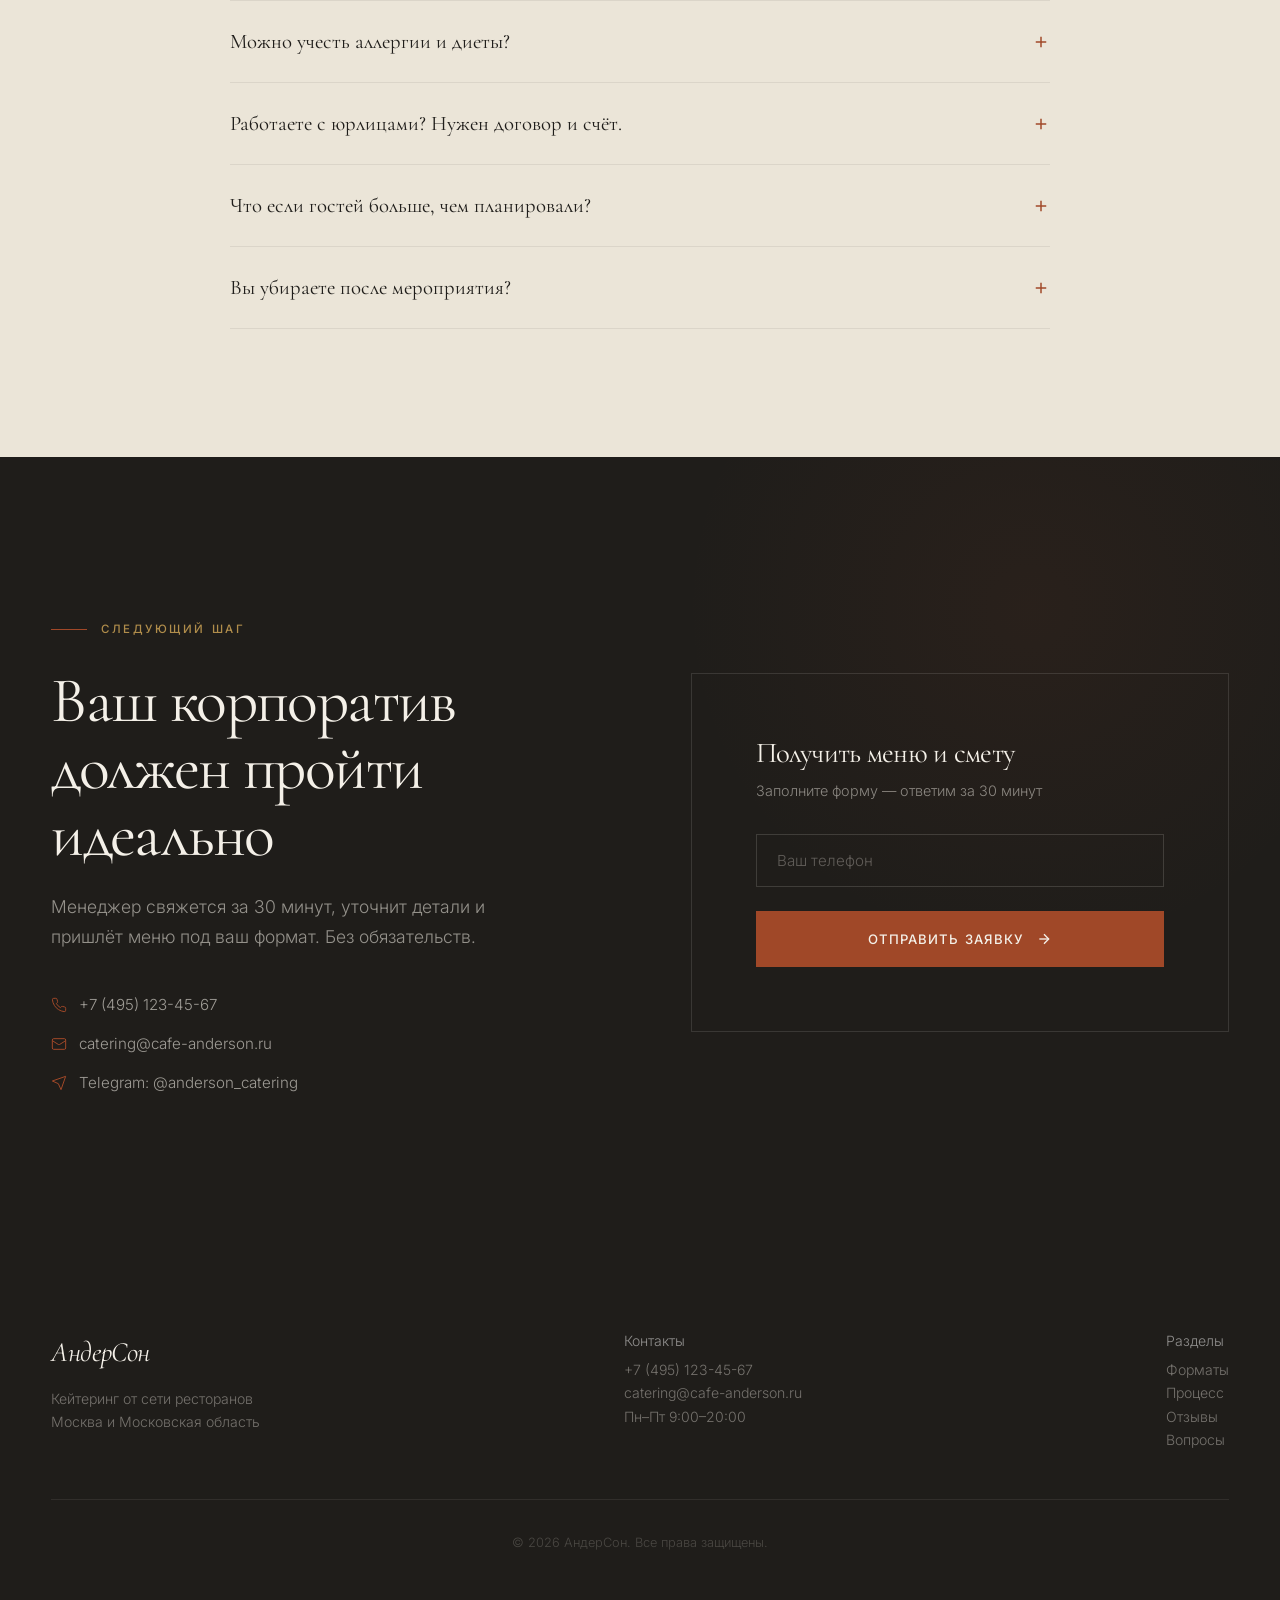
==== commit fba396ba: "Редизайн в стиле Social Pantry — editorial / natural palette - Натуральная earth-палитра: кремовый, " ====
--- a/index.html
+++ b/index.html
@@ -161,53 +161,65 @@
     <h2 class="rv">Выберите формат<br>под ваше мероприятие</h2>
     <p class="sec-sub rv">Три направления — от камерных переговоров до масштабных конференций.</p>
     <div class="fmt-grid">
-      <div class="fmt-card rv tilt-card">
-        <div class="fmt-img" style="background-image:url('https://images.unsplash.com/photo-1414235077428-338989a2e8c0?w=600&q=80&fit=crop')"></div>
+      <a href="dlya-assistentov.html" class="fmt-card rv">
+        <div class="fmt-img">
+          <div class="fmt-img-inner" style="background-image:url('https://images.unsplash.com/photo-1414235077428-338989a2e8c0?w=600&q=80&fit=crop')"></div>
+          <div class="fmt-img-overlay">
+            <span class="fmt-badge">Для бизнеса</span>
+            <h3>Переговоры<br>и встречи</h3>
+          </div>
+        </div>
         <div class="fmt-body">
-        <div class="fmt-badge">Для бизнеса</div>
-        <h3>Переговоры и встречи</h3>
-        <p class="fmt-meta">10–30 человек · от 2 часов</p>
-        <ul class="fmt-list">
-          <li>Кофе-брейк и лёгкие закуски</li>
-          <li>Сервировка стола</li>
-          <li>Доставка и уборка включены</li>
-        </ul>
-        <div class="fmt-price">от 1 200 ₽ <small>/ чел.</small></div>
-        <a href="dlya-assistentov.html" class="btn btn-outline">Подробнее →</a>
-        </div>
-      </div>
-      <div class="fmt-card featured rv rv-d1 tilt-card">
-        <div class="fmt-img" style="background-image:url('https://images.unsplash.com/photo-1530062845289-9109b2c9c868?w=600&q=80&fit=crop')"></div>
+          <p class="fmt-meta">10–30 гостей · от 2 часов</p>
+          <ul class="fmt-list">
+            <li>Кофе-брейк и лёгкие закуски</li>
+            <li>Сервировка стола</li>
+            <li>Доставка и уборка включены</li>
+          </ul>
+          <div class="fmt-price">от 1 200 ₽ <small>/ гость</small></div>
+          <span class="btn btn-outline">Подробнее →</span>
+        </div>
+      </a>
+      <a href="dlya-hr.html" class="fmt-card featured rv rv-d1">
+        <div class="fmt-img">
+          <div class="fmt-img-inner" style="background-image:url('https://images.unsplash.com/photo-1530062845289-9109b2c9c868?w=600&q=80&fit=crop')"></div>
+          <div class="fmt-img-overlay">
+            <span class="fmt-badge">Популярный</span>
+            <h3>Корпоратив<br>и праздник</h3>
+          </div>
+        </div>
         <div class="fmt-body">
-        <div class="fmt-badge">Популярный</div>
-        <h3>Корпоратив и праздник</h3>
-        <p class="fmt-meta">50–200 человек · от 3 часов</p>
-        <ul class="fmt-list">
-          <li>Фуршет или банкет на выбор</li>
-          <li>Персонал и официанты</li>
-          <li>Декор и сервировка</li>
-          <li>Полная уборка после</li>
-        </ul>
-        <div class="fmt-price">от 2 800 ₽ <small>/ чел.</small></div>
-        <a href="dlya-hr.html" class="btn btn-fill">Подробнее →</a>
-        </div>
-      </div>
-      <div class="fmt-card rv rv-d2 tilt-card">
-        <div class="fmt-img" style="background-image:url('https://images.unsplash.com/photo-1511578314322-379afb476865?w=600&q=80&fit=crop')"></div>
+          <p class="fmt-meta">50–200 гостей · от 3 часов</p>
+          <ul class="fmt-list">
+            <li>Фуршет или банкет на выбор</li>
+            <li>Персонал и официанты</li>
+            <li>Декор и сервировка</li>
+            <li>Полная уборка после</li>
+          </ul>
+          <div class="fmt-price">от 2 800 ₽ <small>/ гость</small></div>
+          <span class="btn btn-fill">Подробнее →</span>
+        </div>
+      </a>
+      <a href="dlya-event.html" class="fmt-card rv rv-d2">
+        <div class="fmt-img">
+          <div class="fmt-img-inner" style="background-image:url('https://images.unsplash.com/photo-1511578314322-379afb476865?w=600&q=80&fit=crop')"></div>
+          <div class="fmt-img-overlay">
+            <span class="fmt-badge">Масштаб</span>
+            <h3>Конференция<br>и event</h3>
+          </div>
+        </div>
         <div class="fmt-body">
-        <div class="fmt-badge">Масштаб</div>
-        <h3>Конференция и event</h3>
-        <p class="fmt-meta">100–500+ человек · любая площадка</p>
-        <ul class="fmt-list">
-          <li>Несколько кофе-брейков в день</li>
-          <li>Обед в программе мероприятия</li>
-          <li>Выездная сборка и разборка</li>
-          <li>Брендинг зоны питания</li>
-        </ul>
-        <div class="fmt-price" style="font-size:1.3rem">Индивидуальный расчёт</div>
-        <a href="dlya-event.html" class="btn btn-outline">Подробнее →</a>
-        </div>
-      </div>
+          <p class="fmt-meta">100–500+ гостей · любая площадка</p>
+          <ul class="fmt-list">
+            <li>Несколько кофе-брейков в день</li>
+            <li>Обед в программе мероприятия</li>
+            <li>Выездная сборка и разборка</li>
+            <li>Брендинг зоны питания</li>
+          </ul>
+          <div class="fmt-price" style="font-size:1.3rem">Индивидуально</div>
+          <span class="btn btn-outline">Подробнее →</span>
+        </div>
+      </a>
     </div>
   </div>
 </section>
--- a/styles.css
+++ b/styles.css
@@ -1,6 +1,6 @@
 *,*::before,*::after{box-sizing:border-box;margin:0;padding:0}
 html{scroll-behavior:smooth;font-size:16px;scroll-padding-top:80px}
-body{font-family:'Inter',sans-serif;color:#1a1a1a;background:#FFFDF9;line-height:1.65;-webkit-font-smoothing:antialiased;overflow-x:hidden}
+body{font-family:'Inter',sans-serif;color:var(--charcoal);background:var(--cream);line-height:1.65;-webkit-font-smoothing:antialiased;overflow-x:hidden;font-weight:300}
 img{max-width:100%;display:block}
 a{color:inherit;text-decoration:none}
 ul{list-style:none}
@@ -10,63 +10,67 @@
 :root{
   --serif:'Cormorant Garamond',Georgia,serif;
   --sans:'Inter',-apple-system,sans-serif;
-  --cream:#FFFDF9;
-  --cream-dark:#F7F3EC;
-  --charcoal:#111111;
-  --charcoal-soft:#1E1E1E;
-  --warm-gray:#94918A;
-  --warm-gray-light:#C4C0B8;
-  --terra:#B5451B;
-  --terra-deep:#8C3514;
-  --gold:#C4973B;
-  --gold-soft:rgba(196,151,59,0.15);
-  --olive:#5C6B4F;
-  --border-light:rgba(0,0,0,0.06);
-  --border-dark:rgba(255,255,255,0.08);
+  --cream:#F4F0E8;
+  --cream-dark:#EBE5D8;
+  --cream-deep:#DED5C2;
+  --charcoal:#1F1D1A;
+  --charcoal-soft:#2A2723;
+  --warm-gray:#8A8377;
+  --warm-gray-light:#BFB8A9;
+  --terra:#A04828;
+  --terra-deep:#7D3820;
+  --gold:#B08D4B;
+  --gold-soft:rgba(176,141,75,0.12);
+  --olive:#6B7558;
+  --olive-deep:#515A41;
+  --rust:#8B4A2F;
+  --border-light:rgba(31,29,26,0.08);
+  --border-dark:rgba(244,240,232,0.08);
 }
 
 /* === TYPOGRAPHY === */
-h1,h2,h3,h4{font-family:var(--serif);font-weight:500;line-height:1.1;letter-spacing:-0.02em}
-h1{font-size:clamp(3rem,6vw,5.5rem);font-weight:400}
-h2{font-size:clamp(2rem,4vw,3.5rem);font-weight:400}
-h3{font-size:clamp(1.25rem,2vw,1.75rem)}
+h1,h2,h3,h4{font-family:var(--serif);font-weight:400;line-height:1.05;letter-spacing:-0.025em}
+h1{font-size:clamp(3rem,7vw,6.5rem);font-weight:400}
+h2{font-size:clamp(2rem,4.5vw,4rem);font-weight:400}
+h3{font-size:clamp(1.25rem,2vw,1.75rem);font-weight:500}
 .text-sm{font-size:0.875rem}
-.text-xs{font-size:0.75rem;letter-spacing:0.1em;text-transform:uppercase;font-weight:600}
+.text-xs{font-size:0.72rem;letter-spacing:0.18em;text-transform:uppercase;font-weight:500}
 
 /* === LAYOUT === */
 .wrap{max-width:1280px;margin:0 auto;padding:0 clamp(20px,4vw,64px)}
 .sec{padding:clamp(80px,10vw,140px) 0}
 
 /* === BUTTONS === */
-.btn{display:inline-flex;align-items:center;gap:10px;font-size:0.9rem;font-weight:500;letter-spacing:0.02em;transition:all .4s cubic-bezier(.25,.46,.45,.94)}
-.btn-fill{padding:16px 36px;background:var(--terra);color:#fff;border-radius:0}
-.btn-fill:hover{background:var(--terra-deep);transform:translateY(-2px);box-shadow:0 12px 32px rgba(181,69,27,0.25)}
-.btn-outline{padding:16px 36px;border:1px solid;border-radius:0}
-.btn-outline:hover{background:var(--charcoal);color:#fff;border-color:var(--charcoal)}
+.btn{display:inline-flex;align-items:center;gap:12px;font-size:0.82rem;font-weight:500;letter-spacing:0.08em;text-transform:uppercase;transition:all .5s cubic-bezier(.25,.46,.45,.94)}
+.btn-fill{padding:18px 40px;background:var(--charcoal);color:var(--cream);border-radius:0}
+.btn-fill:hover{background:var(--terra);transform:translateY(-2px);box-shadow:0 12px 32px rgba(31,29,26,0.15)}
+.btn-outline{padding:18px 40px;border:1px solid var(--charcoal);border-radius:0;color:var(--charcoal)}
+.btn-outline:hover{background:var(--charcoal);color:var(--cream);border-color:var(--charcoal)}
 .btn-ghost{padding:8px 0;position:relative}
 .btn-ghost::after{content:'';position:absolute;bottom:4px;left:0;width:0;height:1px;background:currentColor;transition:width .4s}
 .btn-ghost:hover::after{width:100%}
-.btn-inv{padding:16px 36px;border:1px solid rgba(255,255,255,0.25);color:#fff;border-radius:0}
-.btn-inv:hover{background:#fff;color:var(--charcoal);border-color:#fff}
+.btn-inv{padding:18px 40px;border:1px solid rgba(244,240,232,0.25);color:var(--cream);border-radius:0}
+.btn-inv:hover{background:var(--cream);color:var(--charcoal);border-color:var(--cream)}
 .btn svg{transition:transform .3s}
 .btn:hover svg{transform:translateX(4px)}
 
 /* === HEADER === */
-.hdr{position:fixed;top:0;left:0;right:0;z-index:100;padding:20px 0;transition:all .5s}
-.hdr.scrolled{background:rgba(255,253,249,0.95);backdrop-filter:blur(20px);box-shadow:0 1px 0 var(--border-light);padding:14px 0}
+.hdr{position:fixed;top:0;left:0;right:0;z-index:100;padding:24px 0;transition:all .5s}
+.hdr.scrolled{background:rgba(244,240,232,0.95);backdrop-filter:blur(20px);box-shadow:0 1px 0 var(--border-light);padding:16px 0}
 .hdr .wrap{display:flex;align-items:center;justify-content:space-between}
-.hdr-logo{font-family:var(--serif);font-size:1.6rem;font-weight:600;color:#fff;letter-spacing:-0.03em;transition:color .5s}
+.hdr-logo{font-family:var(--serif);font-size:1.75rem;font-weight:400;color:var(--cream);letter-spacing:-0.03em;transition:color .5s;font-style:italic}
 .hdr.scrolled .hdr-logo{color:var(--charcoal)}
-.hdr-nav{display:flex;gap:32px;align-items:center}
-.hdr-nav a{font-size:.85rem;font-weight:400;color:rgba(255,255,255,0.7);letter-spacing:0.01em;transition:color .3s}
-.hdr-nav a:hover{color:#fff}
-.hdr.scrolled .hdr-nav a{color:var(--warm-gray)}
-.hdr.scrolled .hdr-nav a:hover{color:var(--charcoal)}
-.hdr-phone{font-size:.85rem;font-weight:500;color:rgba(255,255,255,0.8);transition:color .5s}
+.hdr-nav{display:flex;gap:36px;align-items:center}
+.hdr-nav a{font-size:.78rem;font-weight:400;color:rgba(244,240,232,0.85);letter-spacing:0.08em;text-transform:uppercase;transition:color .3s}
+.hdr-nav a:hover{color:var(--cream)}
+.hdr.scrolled .hdr-nav a{color:var(--charcoal)}
+.hdr.scrolled .hdr-nav a:hover{color:var(--terra)}
+.hdr-phone{font-size:.82rem;font-weight:400;color:rgba(244,240,232,0.85);transition:color .5s;letter-spacing:0.02em}
 .hdr.scrolled .hdr-phone{color:var(--charcoal)}
-.hdr-cta{margin-left:20px}
-.hdr-cta .btn-fill{padding:12px 28px;font-size:.8rem}
-.hdr.scrolled .hdr-cta .btn-fill{background:var(--charcoal)}
+.hdr-cta{margin-left:24px}
+.hdr-cta .btn-fill{padding:14px 28px;font-size:.7rem;background:var(--cream);color:var(--charcoal)}
+.hdr-cta .btn-fill:hover{background:var(--terra);color:var(--cream)}
+.hdr.scrolled .hdr-cta .btn-fill{background:var(--charcoal);color:var(--cream)}
 .hdr.scrolled .hdr-cta .btn-fill:hover{background:var(--terra)}
 .hdr-dropdown{position:relative;display:inline-block}
 .hdr-dropdown-trigger{display:inline-flex;align-items:center;gap:6px;cursor:pointer}
@@ -74,15 +78,15 @@
 .hdr-dropdown:hover .hdr-dropdown-trigger svg{transform:rotate(180deg)}
 .hdr-dropdown-menu{position:absolute;top:100%;left:-20px;padding-top:20px;opacity:0;visibility:hidden;transform:translateY(-8px);transition:all .3s;min-width:300px;z-index:110}
 .hdr-dropdown:hover .hdr-dropdown-menu{opacity:1;visibility:visible;transform:translateY(0)}
-.hdr-dropdown-menu a{display:flex;flex-direction:column;gap:2px;padding:14px 20px;background:#fff;border:1px solid var(--border-light);border-bottom:none;transition:background .2s}
+.hdr-dropdown-menu a{display:flex;flex-direction:column;gap:4px;padding:18px 24px;background:var(--cream);border:1px solid var(--border-light);border-bottom:none;transition:background .2s}
 .hdr-dropdown-menu a:last-child{border-bottom:1px solid var(--border-light)}
-.hdr-dropdown-menu a:hover{background:var(--cream)}
-.hdr-dropdown-menu a strong{font-family:var(--serif);font-size:1.05rem;font-weight:500;color:var(--charcoal);letter-spacing:-0.01em}
-.hdr-dropdown-menu a span{font-size:.72rem;color:var(--warm-gray)}
-.hdr:not(.scrolled) .hdr-dropdown-menu a{background:rgba(17,17,17,0.92);backdrop-filter:blur(12px);border-color:rgba(255,255,255,0.08)}
-.hdr:not(.scrolled) .hdr-dropdown-menu a:hover{background:rgba(30,30,30,0.95)}
-.hdr:not(.scrolled) .hdr-dropdown-menu a strong{color:#fff}
-.hdr:not(.scrolled) .hdr-dropdown-menu a span{color:rgba(255,255,255,0.5)}
+.hdr-dropdown-menu a:hover{background:var(--cream-dark)}
+.hdr-dropdown-menu a strong{font-family:var(--serif);font-size:1.1rem;font-weight:400;color:var(--charcoal);letter-spacing:-0.01em;font-style:italic}
+.hdr-dropdown-menu a span{font-size:.72rem;color:var(--warm-gray);font-weight:300;letter-spacing:.02em}
+.hdr:not(.scrolled) .hdr-dropdown-menu a{background:rgba(31,29,26,0.92);backdrop-filter:blur(12px);border-color:rgba(244,240,232,0.1)}
+.hdr:not(.scrolled) .hdr-dropdown-menu a:hover{background:rgba(42,39,35,0.95)}
+.hdr:not(.scrolled) .hdr-dropdown-menu a strong{color:var(--cream)}
+.hdr:not(.scrolled) .hdr-dropdown-menu a span{color:rgba(244,240,232,0.5)}
 .hdr-burger{display:none;width:32px;height:24px;position:relative;z-index:101}
 .hdr-burger span{display:block;position:absolute;left:0;right:0;height:1.5px;background:#fff;transition:all .4s;border-radius:1px}
 .hdr.scrolled .hdr-burger span{background:var(--charcoal)}
@@ -97,7 +101,7 @@
 /* === MOBILE NAV === */
 .mnav{position:fixed;inset:0;background:var(--charcoal);z-index:99;display:flex;flex-direction:column;justify-content:center;align-items:center;gap:0;opacity:0;pointer-events:none;transition:opacity .5s}
 .mnav.open{opacity:1;pointer-events:all}
-.mnav a{display:block;font-family:var(--serif);font-size:2.5rem;font-weight:400;color:#fff;padding:12px 0;opacity:0;transform:translateY(20px);transition:all .4s}
+.mnav a{display:block;font-family:var(--serif);font-size:2.5rem;font-weight:400;color:var(--cream);padding:14px 0;opacity:0;transform:translateY(20px);transition:all .4s;font-style:italic}
 .mnav.open a{opacity:1;transform:translateY(0)}
 .mnav.open a:nth-child(1){transition-delay:.1s}
 .mnav.open a:nth-child(2){transition-delay:.15s}
@@ -105,23 +109,24 @@
 .mnav.open a:nth-child(4){transition-delay:.25s}
 .mnav.open a:nth-child(5){transition-delay:.3s}
 .mnav.open a:nth-child(6){transition-delay:.35s}
-.mnav a:hover{color:var(--gold)}
-.mnav-phone{margin-top:40px;font-size:1.2rem;color:var(--gold)!important;font-family:var(--sans)!important;font-weight:500!important}
+.mnav a:hover{color:var(--terra)}
+.mnav-phone{margin-top:40px;font-size:1.2rem;color:var(--terra)!important;font-family:var(--sans)!important;font-weight:400!important;font-style:normal!important;letter-spacing:.02em}
 
 /* === HERO === */
 .hero{min-height:100vh;display:flex;align-items:flex-end;position:relative;overflow:hidden;background:var(--charcoal)}
 .hero-bg{position:absolute;inset:0;background:url('https://images.unsplash.com/photo-1555244162-803834f70033?w=1920&q=80&fit=crop') center/cover no-repeat}
-.hero-bg::after{content:'';position:absolute;inset:0;background:linear-gradient(160deg,rgba(15,10,5,0.85) 0%,rgba(10,10,10,0.7) 40%,rgba(17,17,17,0.8) 100%)}
+.hero-bg::after{content:'';position:absolute;inset:0;background:linear-gradient(180deg,rgba(31,29,26,0.3) 0%,rgba(31,29,26,0.2) 30%,rgba(31,29,26,0.7) 100%)}
 .hero-grain{position:absolute;inset:0;opacity:.03;background-image:url("data:image/svg+xml,%3Csvg viewBox='0 0 256 256' xmlns='http://www.w3.org/2000/svg'%3E%3Cfilter id='n'%3E%3CfeTurbulence type='fractalNoise' baseFrequency='0.9' numOctaves='4' stitchTiles='stitch'/%3E%3C/filter%3E%3Crect width='100%25' height='100%25' filter='url(%23n)' opacity='1'/%3E%3C/svg%3E");background-size:128px}
 .hero-glow{position:absolute;top:20%;left:10%;width:600px;height:600px;background:radial-gradient(circle,rgba(181,69,27,0.08) 0%,transparent 70%);pointer-events:none}
 .hero-glow2{position:absolute;bottom:10%;right:5%;width:400px;height:400px;background:radial-gradient(circle,rgba(196,151,59,0.06) 0%,transparent 70%);pointer-events:none}
 .hero .wrap{position:relative;z-index:2;padding-top:180px;padding-bottom:clamp(60px,10vw,120px);max-width:900px}
 .hero-label{display:inline-flex;align-items:center;gap:10px;margin-bottom:32px;opacity:0;animation:fadeUp .8s .3s forwards}
 .hero-label .line{width:40px;height:1px;background:var(--gold)}
-.hero-label span{font-size:.75rem;letter-spacing:.15em;text-transform:uppercase;color:var(--gold);font-weight:500}
-.hero h1{color:#fff;margin-bottom:28px;opacity:0;animation:fadeUp .8s .5s forwards}
-.hero h1 em{font-style:italic;color:var(--gold)}
-.hero-lead{color:rgba(255,255,255,0.55);font-size:clamp(1rem,1.3vw,1.15rem);max-width:520px;margin-bottom:48px;line-height:1.75;font-weight:300;opacity:0;animation:fadeUp .8s .7s forwards}
+.hero-label span{font-size:.72rem;letter-spacing:.2em;text-transform:uppercase;color:var(--cream);font-weight:500}
+.hero-label .line{background:var(--cream)}
+.hero h1{color:var(--cream);margin-bottom:32px;opacity:0;animation:fadeUp .8s .5s forwards;font-weight:400}
+.hero h1 em{font-style:italic;color:var(--cream);opacity:.85}
+.hero-lead{color:rgba(244,240,232,0.75);font-size:clamp(1.05rem,1.4vw,1.2rem);max-width:540px;margin-bottom:52px;line-height:1.65;font-weight:300;opacity:0;animation:fadeUp .8s .7s forwards}
 .hero-actions{display:flex;gap:16px;flex-wrap:wrap;opacity:0;animation:fadeUp .8s .9s forwards}
 .hero-scroll{position:absolute;bottom:40px;left:50%;transform:translateX(-50%);z-index:2;display:flex;flex-direction:column;align-items:center;gap:8px;color:rgba(255,255,255,0.3);font-size:.65rem;letter-spacing:.15em;text-transform:uppercase;animation:fadeUp .8s 1.2s forwards;opacity:0}
 .hero-scroll .arrow{width:1px;height:40px;background:linear-gradient(to bottom,rgba(255,255,255,0.3),transparent);animation:scrollArrow 2s infinite}
@@ -130,196 +135,197 @@
 .hero-label,.hero h1,.hero-lead,.hero-actions,.hero-scroll{transform:translateY(24px)}
 
 /* === SECTION COMMON === */
-.sec-label{display:inline-flex;align-items:center;gap:12px;margin-bottom:20px}
-.sec-label .line{width:32px;height:1px;background:var(--gold)}
-.sec-label span{font-size:.7rem;letter-spacing:.15em;text-transform:uppercase;color:var(--gold);font-weight:600}
-.sec h2{margin-bottom:20px}
-.sec-sub{color:var(--warm-gray);max-width:540px;margin-bottom:40px;font-weight:300;font-size:1.05rem;line-height:1.7}
+.sec-label{display:inline-flex;align-items:center;gap:14px;margin-bottom:28px}
+.sec-label .line{width:36px;height:1px;background:var(--terra)}
+.sec-label span{font-size:.72rem;letter-spacing:.22em;text-transform:uppercase;color:var(--terra);font-weight:500}
+.sec h2{margin-bottom:28px}
+.sec-sub{color:var(--warm-gray);max-width:580px;margin-bottom:56px;font-weight:300;font-size:1.1rem;line-height:1.7}
 
 /* === PAIN SECTION === */
 .pain{background:var(--cream)}
-.pain-grid{display:grid;grid-template-columns:repeat(2,1fr);gap:2px;background:var(--border-light);border:1px solid var(--border-light)}
-.pain-card{background:var(--cream);padding:clamp(32px,4vw,56px);transition:background .4s}
-.pain-card:hover{background:#fff}
-.pain-num{font-family:var(--serif);font-size:3rem;font-weight:400;color:var(--cream-dark);line-height:1;margin-bottom:20px;transition:color .4s}
-.pain-card:hover .pain-num{color:var(--terra)}
-.pain-card h3{margin-bottom:12px}
-.pain-card p{color:var(--warm-gray);font-size:.9rem;line-height:1.7}
+.pain-grid{display:grid;grid-template-columns:repeat(2,1fr);gap:clamp(40px,5vw,80px) clamp(48px,6vw,120px)}
+.pain-card{padding:16px 0;transition:all .4s;border-top:1px solid var(--border-light);padding-top:40px}
+.pain-card:hover{transform:none}
+.pain-num{font-family:var(--serif);font-size:3.5rem;font-weight:400;color:var(--terra);line-height:1;margin-bottom:28px;opacity:.9;transition:opacity .4s;font-style:italic}
+.pain-card:hover .pain-num{opacity:1}
+.pain-card h3{margin-bottom:16px;font-size:1.5rem;font-weight:500}
+.pain-card p{color:var(--warm-gray);font-size:1rem;line-height:1.7;max-width:440px}
 
 /* === APPROACH (UTP) === */
-.approach{background:var(--charcoal);color:#fff;position:relative}
-.approach::before{content:'';position:absolute;inset:0;background:url('https://images.unsplash.com/photo-1559339352-11d035aa65de?w=1600&q=60&fit=crop') center/cover no-repeat;opacity:.06}
+.approach{background:var(--cream-dark);color:var(--charcoal);position:relative}
+.approach::before{display:none}
 .approach .wrap{position:relative;z-index:1}
-.approach .sec-sub{color:rgba(255,255,255,0.45)}
-.approach-grid{display:grid;grid-template-columns:repeat(4,1fr);gap:1px;background:var(--border-dark)}
-.approach-card{background:var(--charcoal-soft);padding:clamp(28px,3vw,48px);transition:background .4s}
-.approach-card:hover{background:#252525}
-.approach-card .ico{width:48px;height:48px;border:1px solid var(--border-dark);border-radius:50%;display:flex;align-items:center;justify-content:center;margin-bottom:24px;color:var(--gold);transition:all .4s}
-.approach-card:hover .ico{border-color:var(--gold);background:var(--gold-soft)}
-.approach-card h3{color:#fff;margin-bottom:10px;font-size:1.2rem}
-.approach-card p{color:rgba(255,255,255,0.4);font-size:.875rem;line-height:1.65}
-
-/* === FORMATS === */
+.approach .sec-sub{color:var(--warm-gray)}
+.approach-grid{display:grid;grid-template-columns:repeat(4,1fr);gap:clamp(32px,3vw,56px)}
+.approach-card{background:transparent;padding:0;transition:none}
+.approach-card:hover{background:transparent;transform:none}
+.approach-card .ico{width:56px;height:56px;border:none;border-radius:50%;display:flex;align-items:center;justify-content:center;margin-bottom:28px;color:var(--terra);background:rgba(160,72,40,0.1);transition:all .4s}
+.approach-card:hover .ico{background:var(--terra);color:var(--cream);transform:scale(1.05)}
+.approach-card h3{color:var(--charcoal);margin-bottom:14px;font-size:1.35rem;font-weight:500}
+.approach-card p{color:var(--warm-gray);font-size:.95rem;line-height:1.7}
+
+/* === FORMATS (Social Pantry style) === */
 .formats{background:var(--cream)}
-.fmt-grid{display:grid;grid-template-columns:repeat(3,1fr);gap:0;border:1px solid var(--border-light)}
-.fmt-card{border-right:1px solid var(--border-light);display:flex;flex-direction:column;transition:background .4s;overflow:hidden}
-.fmt-card:last-child{border-right:none}
-.fmt-card:hover{background:#fff}
-.fmt-img{height:220px;background-size:cover;background-position:center;position:relative}
-.fmt-img::after{content:'';position:absolute;inset:0;background:linear-gradient(to bottom,transparent 50%,rgba(0,0,0,0.04) 100%)}
-.fmt-card.featured .fmt-img::after{background:linear-gradient(to bottom,transparent 50%,rgba(0,0,0,0.2) 100%)}
-.fmt-body{padding:clamp(28px,3vw,44px)}
-.fmt-card.featured{background:var(--charcoal);color:#fff;border-color:var(--charcoal);transition:background .4s,color .4s,transform .5s,box-shadow .5s}
-.fmt-card.featured:hover{background:#fff;color:var(--charcoal)}
-.fmt-card.featured:hover .fmt-badge{color:var(--terra)}
-.fmt-card.featured:hover .fmt-meta{color:var(--warm-gray);border-color:var(--border-light)}
-.fmt-card.featured:hover .fmt-list li{color:var(--warm-gray)}
-.fmt-card.featured:hover .fmt-price small{color:var(--warm-gray)}
-.fmt-card.featured:hover .btn-fill{background:var(--terra);color:#fff}
-.fmt-badge{font-size:.65rem;letter-spacing:.12em;text-transform:uppercase;font-weight:600;color:var(--terra);margin-bottom:20px}
-.fmt-card.featured .fmt-badge{color:var(--gold)}
-.fmt-card h3{font-size:clamp(1.5rem,2vw,2rem);margin-bottom:8px}
-.fmt-meta{font-size:.85rem;color:var(--warm-gray);margin-bottom:28px;padding-bottom:28px;border-bottom:1px solid var(--border-light)}
-.fmt-card.featured .fmt-meta{color:rgba(255,255,255,0.4);border-color:var(--border-dark)}
-.fmt-list{flex-grow:1;margin-bottom:32px}
-.fmt-list li{font-size:.875rem;padding:6px 0;color:var(--warm-gray);display:flex;align-items:flex-start;gap:12px}
-.fmt-list li::before{content:'';width:4px;height:4px;border-radius:50%;background:var(--gold);margin-top:8px;flex-shrink:0}
-.fmt-card.featured .fmt-list li{color:rgba(255,255,255,0.5)}
-.fmt-price{font-family:var(--serif);font-size:clamp(1.5rem,2vw,2.25rem);font-weight:400;margin-bottom:28px}
-.fmt-price small{font-family:var(--sans);font-size:.8rem;font-weight:400;color:var(--warm-gray)}
-.fmt-card.featured .fmt-price small{color:rgba(255,255,255,0.4)}
-.fmt-card.featured .btn-fill{background:var(--gold);color:var(--charcoal)}
-.fmt-card.featured .btn-fill:hover{background:#d4a73f}
+.fmt-grid{display:grid;grid-template-columns:repeat(3,1fr);gap:clamp(20px,2vw,32px);border:none}
+.fmt-card{border:none;display:flex;flex-direction:column;transition:none;overflow:hidden;background:transparent}
+.fmt-card:hover{background:transparent;transform:none;box-shadow:none}
+.fmt-img{height:clamp(280px,32vw,440px);background-size:cover;background-position:center;position:relative;overflow:hidden;transition:all .6s cubic-bezier(.16,1,.3,1)}
+.fmt-img::before{content:'';position:absolute;inset:0;background:linear-gradient(to bottom,transparent 40%,rgba(31,29,26,0.7) 100%);z-index:1;transition:opacity .4s}
+.fmt-img::after{content:'';position:absolute;inset:0;background:rgba(31,29,26,0);transition:background .4s;z-index:1}
+.fmt-card:hover .fmt-img::after{background:rgba(31,29,26,0.15)}
+.fmt-card .fmt-img-inner{position:absolute;inset:0;background-size:cover;background-position:center;transition:transform .8s cubic-bezier(.16,1,.3,1)}
+.fmt-card:hover .fmt-img-inner{transform:scale(1.05)}
+.fmt-img-overlay{position:absolute;bottom:0;left:0;right:0;padding:32px;color:var(--cream);z-index:2}
+.fmt-img-overlay .fmt-badge{font-size:.7rem;letter-spacing:.18em;text-transform:uppercase;font-weight:500;color:rgba(244,240,232,0.7);margin-bottom:12px;display:block}
+.fmt-img-overlay h3{font-family:var(--serif);font-size:clamp(1.5rem,2.2vw,2.2rem);font-weight:400;color:var(--cream);margin-bottom:0;letter-spacing:-0.02em}
+.fmt-card.featured{background:transparent;color:var(--charcoal);border-color:transparent;transition:none}
+.fmt-card.featured:hover{background:transparent;color:var(--charcoal);box-shadow:none}
+.fmt-card.featured .fmt-img::after,.fmt-card.featured:hover .fmt-img::after,.fmt-card.featured:hover .fmt-badge,.fmt-card.featured:hover .fmt-meta,.fmt-card.featured:hover .fmt-list li,.fmt-card.featured:hover .fmt-price small{}
+.fmt-body{padding:24px 0 0;display:flex;flex-direction:column;flex-grow:1}
+.fmt-card.featured .fmt-body{padding-top:24px;background:transparent}
+.fmt-card .fmt-meta{font-size:.85rem;color:var(--warm-gray);margin-bottom:20px;padding:0;border:none;font-weight:300}
+.fmt-card.featured .fmt-meta{color:var(--warm-gray);border:none}
+.fmt-list{flex-grow:1;margin-bottom:24px}
+.fmt-list li{font-size:.92rem;padding:5px 0;color:var(--charcoal);display:flex;align-items:flex-start;gap:10px;font-weight:300}
+.fmt-list li::before{content:'';width:4px;height:4px;border-radius:50%;background:var(--terra);margin-top:9px;flex-shrink:0}
+.fmt-card.featured .fmt-list li{color:var(--charcoal)}
+.fmt-price{font-family:var(--serif);font-size:clamp(1.5rem,2vw,2rem);font-weight:400;margin-bottom:24px;color:var(--terra);font-style:italic}
+.fmt-price small{font-family:var(--sans);font-size:.8rem;font-weight:300;color:var(--warm-gray);font-style:normal}
+.fmt-card.featured .fmt-price{color:var(--terra)}
+.fmt-card.featured .fmt-price small{color:var(--warm-gray)}
+.fmt-card.featured .btn-fill{background:var(--charcoal);color:var(--cream)}
+.fmt-card.featured .btn-fill:hover{background:var(--terra)}
+.fmt-card .btn{align-self:flex-start}
 
 /* === PROCESS === */
-.process{background:var(--cream-dark)}
-.proc-grid{display:grid;grid-template-columns:repeat(5,1fr);gap:0}
-.proc-step{padding:clamp(24px,2.5vw,40px);border-right:1px solid var(--border-light);position:relative}
-.proc-step:last-child{border-right:none}
-.proc-step .num{font-family:var(--serif);font-size:4rem;font-weight:400;color:var(--cream-dark);line-height:1;margin-bottom:16px;transition:color .4s}
-.proc-step:hover .num{color:var(--terra)}
-.proc-step h4{font-family:var(--sans);font-weight:600;font-size:.9rem;margin-bottom:8px;letter-spacing:0}
-.proc-step p{font-size:.8rem;color:var(--warm-gray);line-height:1.6}
-.proc-note{margin-top:48px;display:flex;align-items:center;gap:16px;padding:20px 28px;border:1px solid var(--border-light);background:#fff;font-size:.9rem}
+.process{background:var(--cream)}
+.proc-grid{display:grid;grid-template-columns:repeat(5,1fr);gap:clamp(20px,2vw,40px)}
+.proc-step{padding:0;border:none;position:relative}
+.proc-step .num{font-family:var(--serif);font-size:clamp(2.5rem,4vw,4rem);font-weight:400;color:var(--terra);line-height:1;margin-bottom:24px;font-style:italic;opacity:.85}
+.proc-step:hover .num{opacity:1}
+.proc-step h4{font-family:var(--serif);font-weight:500;font-size:1.15rem;margin-bottom:10px;letter-spacing:-0.01em;color:var(--charcoal)}
+.proc-step p{font-size:.88rem;color:var(--warm-gray);line-height:1.65;font-weight:300}
+.proc-note{margin-top:64px;display:flex;align-items:center;gap:16px;padding:24px 32px;border:1px solid var(--border-light);background:transparent;font-size:.95rem;font-weight:300}
 .proc-note .dot{width:8px;height:8px;border-radius:50%;background:var(--olive);flex-shrink:0}
 
 /* === GALLERY MARQUEE === */
 .gallery{padding:clamp(80px,10vw,120px) 0 clamp(60px,8vw,80px);background:var(--cream);overflow:hidden}
 .gal-marquee{position:relative;width:100%;overflow:hidden}
-.gal-marquee::before,.gal-marquee::after{content:'';position:absolute;top:0;bottom:0;width:80px;z-index:3;pointer-events:none}
+.gal-marquee::before,.gal-marquee::after{content:'';position:absolute;top:0;bottom:0;width:120px;z-index:3;pointer-events:none}
 .gal-marquee::before{left:0;background:linear-gradient(to right,var(--cream),transparent)}
 .gal-marquee::after{right:0;background:linear-gradient(to left,var(--cream),transparent)}
-.gal-track{display:flex;gap:16px;width:max-content;animation:marquee 35s linear infinite}
+.gal-track{display:flex;gap:24px;width:max-content;animation:marquee 40s linear infinite}
 .gal-marquee:hover .gal-track{animation-play-state:paused}
 @keyframes marquee{0%{transform:translateX(0)}100%{transform:translateX(-50%)}}
-.gal-item{width:340px;height:260px;background-size:cover;background-position:center;border-radius:4px;position:relative;overflow:hidden;flex-shrink:0;transition:transform .4s}
-.gal-item:hover{transform:scale(1.03)}
-.gal-item::after{content:'';position:absolute;inset:0;background:linear-gradient(to top,rgba(0,0,0,0.55) 0%,transparent 50%)}
-.gal-cap{position:absolute;bottom:16px;left:20px;right:20px;color:#fff;font-size:.8rem;font-weight:500;z-index:2;letter-spacing:.02em}
+.gal-item{width:clamp(280px,30vw,420px);height:clamp(360px,36vw,520px);background-size:cover;background-position:center;border-radius:0;position:relative;overflow:hidden;flex-shrink:0;transition:transform .5s cubic-bezier(.16,1,.3,1)}
+.gal-item:hover{transform:scale(1.02)}
+.gal-item::after{content:'';position:absolute;inset:0;background:linear-gradient(to top,rgba(31,29,26,0.65) 0%,transparent 45%)}
+.gal-cap{position:absolute;bottom:28px;left:28px;right:28px;color:var(--cream);font-size:1rem;font-weight:400;z-index:2;letter-spacing:-0.01em;font-family:var(--serif);font-style:italic}
 
 /* === STATS === */
-.stats{background:var(--charcoal);padding:clamp(60px,8vw,100px) 0}
-.stats-grid{display:grid;grid-template-columns:repeat(4,1fr);gap:0}
-.stat{text-align:center;padding:clamp(20px,3vw,40px);border-right:1px solid var(--border-dark)}
-.stat:last-child{border-right:none}
-.stat-num{font-family:var(--serif);font-size:clamp(2.5rem,5vw,4rem);font-weight:400;color:#fff;line-height:1;margin-bottom:8px}
-.stat-num .suffix{color:var(--gold)}
-.stat-label{font-size:.8rem;color:rgba(255,255,255,0.35);letter-spacing:.03em}
+.stats{background:var(--charcoal);padding:clamp(80px,10vw,140px) 0}
+.stats-grid{display:grid;grid-template-columns:repeat(4,1fr);gap:clamp(32px,4vw,64px)}
+.stat{text-align:left;padding:0;border:none;border-left:1px solid rgba(244,240,232,0.15);padding-left:clamp(20px,2.5vw,40px)}
+.stat-num{font-family:var(--serif);font-size:clamp(3rem,6vw,5rem);font-weight:400;color:var(--cream);line-height:1;margin-bottom:14px;letter-spacing:-0.02em}
+.stat-num .suffix{color:var(--terra);font-style:italic}
+.stat-label{font-size:.82rem;color:rgba(244,240,232,0.5);letter-spacing:.04em;font-weight:300;line-height:1.5}
 
 /* === TRANSPARENCY === */
-.transp{background:var(--cream)}
-.transp-grid{display:grid;grid-template-columns:1fr 1fr;gap:0;border:1px solid var(--border-light)}
-.transp-col{padding:clamp(32px,4vw,56px)}
-.transp-col:first-child{border-right:1px solid var(--border-light)}
-.transp-col h3{font-family:var(--sans);font-weight:600;font-size:1rem;margin-bottom:24px;display:flex;align-items:center;gap:10px}
-.transp-col li{padding:14px 0;border-bottom:1px solid var(--border-light);font-size:.9rem;color:var(--warm-gray);display:flex;align-items:center;gap:12px}
+.transp{background:var(--cream-dark)}
+.transp-grid{display:grid;grid-template-columns:1fr 1fr;gap:clamp(40px,6vw,100px);border:none}
+.transp-col{padding:0}
+.transp-col:first-child{border:none}
+.transp-col h3{font-family:var(--serif);font-weight:500;font-size:1.5rem;margin-bottom:32px;display:flex;align-items:center;gap:12px;color:var(--charcoal)}
+.transp-col li{padding:16px 0;border-bottom:1px solid var(--border-light);font-size:.95rem;color:var(--charcoal);display:flex;align-items:center;gap:14px;font-weight:300}
 .transp-col li:last-child{border-bottom:none}
-.transp-col li .ck{width:20px;height:20px;border-radius:50%;display:flex;align-items:center;justify-content:center;flex-shrink:0}
-.ck-yes{background:rgba(92,107,79,0.1);color:var(--olive)}
+.transp-col li .ck{width:22px;height:22px;border-radius:50%;display:flex;align-items:center;justify-content:center;flex-shrink:0}
+.ck-yes{background:rgba(107,117,88,0.15);color:var(--olive-deep)}
 .ck-opt{background:var(--gold-soft);color:var(--gold)}
-.transp-banner{margin-top:2px;background:var(--charcoal);color:#fff;padding:24px 32px;display:flex;align-items:center;gap:16px;font-size:.9rem;font-weight:400}
-.transp-banner svg{flex-shrink:0;color:var(--gold)}
+.transp-banner{margin-top:48px;background:var(--charcoal);color:var(--cream);padding:32px 40px;display:flex;align-items:center;gap:18px;font-size:1rem;font-weight:300}
+.transp-banner svg{flex-shrink:0;color:var(--terra)}
 
 /* === REVIEWS === */
-.reviews{background:var(--cream-dark)}
-.rev-logos{display:flex;gap:48px;align-items:center;justify-content:center;margin-bottom:64px;flex-wrap:wrap;opacity:.3}
-.rev-logo{font-family:var(--serif);font-size:1.4rem;font-weight:500;color:var(--charcoal)}
-.rev-grid{display:grid;grid-template-columns:repeat(3,1fr);gap:0;border:1px solid var(--border-light)}
-.rev-card{padding:clamp(28px,3vw,44px);border-right:1px solid var(--border-light);background:var(--cream-dark);transition:background .4s}
-.rev-card:last-child{border-right:none}
-.rev-card:hover{background:#fff}
-.rev-stars{display:flex;gap:2px;margin-bottom:20px;color:var(--gold)}
-.rev-text{font-family:var(--serif);font-size:1.1rem;font-weight:400;font-style:italic;line-height:1.6;margin-bottom:28px;color:var(--charcoal)}
-.rev-author{display:flex;align-items:center;gap:14px}
-.rev-ava{width:44px;height:44px;border-radius:50%;background-size:cover;background-position:center;flex-shrink:0}
-.rev-name{font-weight:600;font-size:.85rem}
-.rev-role{font-size:.75rem;color:var(--warm-gray)}
+.reviews{background:var(--cream)}
+.rev-logos{display:flex;gap:56px;align-items:center;justify-content:center;margin-bottom:80px;flex-wrap:wrap;opacity:.4}
+.rev-logo{font-family:var(--serif);font-size:1.5rem;font-weight:400;color:var(--charcoal);font-style:italic}
+.rev-grid{display:grid;grid-template-columns:repeat(3,1fr);gap:clamp(32px,4vw,64px);border:none}
+.rev-card{padding:0;border:none;background:transparent;transition:none}
+.rev-card:hover{background:transparent;transform:none;box-shadow:none}
+.rev-stars{display:flex;gap:3px;margin-bottom:28px;color:var(--terra)}
+.rev-text{font-family:var(--serif);font-size:1.25rem;font-weight:400;font-style:italic;line-height:1.55;margin-bottom:32px;color:var(--charcoal);letter-spacing:-0.01em}
+.rev-text::before{content:'"';font-size:3rem;line-height:0;vertical-align:-0.4em;color:var(--terra);margin-right:4px;opacity:.5}
+.rev-author{display:flex;align-items:center;gap:16px;padding-top:24px;border-top:1px solid var(--border-light)}
+.rev-ava{width:48px;height:48px;border-radius:50%;background-size:cover;background-position:center;flex-shrink:0}
+.rev-name{font-weight:500;font-size:.9rem;color:var(--charcoal)}
+.rev-role{font-size:.78rem;color:var(--warm-gray);font-weight:300}
 
 /* === DEGUSTATION === */
-.degu{background:var(--cream)}
-.degu-inner{border:1px solid var(--border-light);max-width:720px}
+.degu{background:var(--cream-dark)}
+.degu-inner{border:none;max-width:900px;margin:0 auto;text-align:center}
 .degu-img{display:none}
-.degu-content{padding:clamp(40px,4vw,72px);display:flex;flex-direction:column;justify-content:center}
-.degu-content h2{margin-bottom:16px}
-.degu-content>p{color:var(--warm-gray);margin-bottom:28px;font-size:.95rem;line-height:1.7}
-.degu-list li{padding:10px 0;display:flex;align-items:center;gap:12px;font-size:.9rem}
-.degu-list li svg{color:var(--gold);flex-shrink:0}
-.degu-content .btn{margin-top:32px;align-self:flex-start}
+.degu-content{padding:0;display:flex;flex-direction:column;align-items:center}
+.degu-content .sec-label{justify-content:center}
+.degu-content h2{margin-bottom:32px;font-size:clamp(2.5rem,5vw,4rem)}
+.degu-content>p{color:var(--warm-gray);margin-bottom:40px;font-size:1.15rem;line-height:1.7;max-width:640px;font-weight:300}
+.degu-list{display:grid;grid-template-columns:repeat(3,1fr);gap:24px;margin-bottom:48px;max-width:720px;text-align:left}
+.degu-list li{padding:20px;display:flex;flex-direction:column;gap:8px;font-size:.92rem;font-weight:300;color:var(--charcoal);border-top:1px solid var(--border-light);padding-top:20px}
+.degu-list li svg{color:var(--terra);flex-shrink:0}
+.degu-content .btn{margin-top:0;align-self:center}
 
 /* === FAQ === */
 .faq{background:var(--cream-dark)}
-.faq-list{max-width:760px;margin:32px auto 0}
+.faq-list{max-width:820px;margin:40px auto 0}
 .faq-item{border-bottom:1px solid var(--border-light)}
-.faq-q{width:100%;text-align:left;padding:24px 0;font-family:var(--serif);font-size:1.15rem;font-weight:400;display:flex;justify-content:space-between;align-items:center;gap:16px;transition:color .3s}
+.faq-q{width:100%;text-align:left;padding:28px 0;font-family:var(--serif);font-size:1.3rem;font-weight:400;display:flex;justify-content:space-between;align-items:center;gap:16px;transition:color .3s;color:var(--charcoal)}
 .faq-q:hover{color:var(--terra)}
-.faq-q svg{flex-shrink:0;transition:transform .4s;color:var(--warm-gray)}
+.faq-q svg{flex-shrink:0;transition:transform .4s;color:var(--terra)}
 .faq-item.open .faq-q svg{transform:rotate(45deg)}
 .faq-a{max-height:0;overflow:hidden;transition:max-height .5s cubic-bezier(.25,.46,.45,.94)}
-.faq-item.open .faq-a{max-height:200px}
-.faq-a p{padding-bottom:24px;font-size:.9rem;color:var(--warm-gray);line-height:1.75}
+.faq-item.open .faq-a{max-height:240px}
+.faq-a p{padding-bottom:28px;font-size:1rem;color:var(--warm-gray);line-height:1.75;font-weight:300;max-width:640px}
 
 /* === FINAL CTA === */
-.cta-final{background:var(--charcoal);color:#fff;padding:clamp(80px,10vw,140px) 0;position:relative;overflow:hidden}
-.cta-final .glow{position:absolute;top:-200px;right:-100px;width:600px;height:600px;background:radial-gradient(circle,rgba(181,69,27,0.06) 0%,transparent 70%);pointer-events:none}
-.cta-final .wrap{position:relative;z-index:2;display:grid;grid-template-columns:1fr 1fr;gap:clamp(40px,6vw,80px);align-items:center}
-.cta-text h2{color:#fff;margin-bottom:16px}
-.cta-text p{color:rgba(255,255,255,0.45);margin-bottom:32px;font-size:1rem;line-height:1.7}
-.cta-contacts{display:flex;flex-direction:column;gap:12px}
-.cta-contact{display:flex;align-items:center;gap:10px;color:rgba(255,255,255,0.5);font-size:.9rem;transition:color .3s}
-.cta-contact:hover{color:#fff}
-.cta-contact svg{flex-shrink:0;color:var(--gold)}
-.cta-form{background:var(--charcoal-soft);border:1px solid var(--border-dark);padding:clamp(32px,4vw,52px)}
-.cta-form h3{font-size:1.5rem;margin-bottom:8px;color:#fff}
-.cta-form>p{font-size:.85rem;color:rgba(255,255,255,0.4);margin-bottom:28px}
-.f-group{margin-bottom:14px}
-.f-group input,.f-group textarea{width:100%;padding:14px 18px;border:1px solid var(--border-dark);background:transparent;color:#fff;font-size:.9rem;outline:none;transition:border-color .3s}
-.f-group input::placeholder,.f-group textarea::placeholder{color:rgba(255,255,255,0.25)}
-.f-group input:focus,.f-group textarea:focus{border-color:var(--gold)}
+.cta-final{background:var(--charcoal);color:var(--cream);padding:clamp(100px,12vw,160px) 0;position:relative;overflow:hidden}
+.cta-final .glow{position:absolute;top:-200px;right:-100px;width:700px;height:700px;background:radial-gradient(circle,rgba(160,72,40,0.08) 0%,transparent 70%);pointer-events:none}
+.cta-final .wrap{position:relative;z-index:2;display:grid;grid-template-columns:1fr 1fr;gap:clamp(60px,8vw,120px);align-items:center}
+.cta-text h2{color:var(--cream);margin-bottom:24px;font-size:clamp(2.5rem,5vw,4.5rem)}
+.cta-text p{color:rgba(244,240,232,0.55);margin-bottom:40px;font-size:1.1rem;line-height:1.7;font-weight:300;max-width:440px}
+.cta-contacts{display:flex;flex-direction:column;gap:14px}
+.cta-contact{display:flex;align-items:center;gap:12px;color:rgba(244,240,232,0.6);font-size:.95rem;transition:color .3s;font-weight:300}
+.cta-contact:hover{color:var(--cream)}
+.cta-contact svg{flex-shrink:0;color:var(--terra)}
+.cta-form{background:transparent;border:1px solid rgba(244,240,232,0.12);padding:clamp(40px,5vw,64px)}
+.cta-form h3{font-size:1.8rem;margin-bottom:10px;color:var(--cream);font-weight:400}
+.cta-form>p{font-size:.9rem;color:rgba(244,240,232,0.5);margin-bottom:32px;font-weight:300}
+.f-group{margin-bottom:16px}
+.f-group input,.f-group textarea{width:100%;padding:16px 20px;border:1px solid rgba(244,240,232,0.15);background:transparent;color:var(--cream);font-size:.95rem;outline:none;transition:border-color .3s;font-weight:300}
+.f-group input::placeholder,.f-group textarea::placeholder{color:rgba(244,240,232,0.3)}
+.f-group input:focus,.f-group textarea:focus{border-color:var(--terra)}
 .f-group textarea{resize:vertical;min-height:60px}
-.cta-form .btn-fill{width:100%;justify-content:center;padding:18px;font-size:.9rem;margin-top:4px;background:var(--gold);color:var(--charcoal)}
-.cta-form .btn-fill:hover{background:#d4a73f;box-shadow:0 12px 32px rgba(196,151,59,0.2)}
-.form-ok{display:none;text-align:center;padding:40px 0}
+.cta-form .btn-fill{width:100%;justify-content:center;padding:20px;font-size:.82rem;margin-top:8px;background:var(--terra);color:var(--cream)}
+.cta-form .btn-fill:hover{background:var(--terra-deep)}
+.form-ok{display:none;text-align:center;padding:48px 0}
 .form-ok.show{display:block}
-.form-ok .chk{width:64px;height:64px;border-radius:50%;border:2px solid var(--gold);display:flex;align-items:center;justify-content:center;margin:0 auto 20px;color:var(--gold);animation:pop .5s}
+.form-ok .chk{width:72px;height:72px;border-radius:50%;border:1px solid var(--terra);display:flex;align-items:center;justify-content:center;margin:0 auto 24px;color:var(--terra);animation:pop .5s}
 @keyframes pop{0%{transform:scale(0)}60%{transform:scale(1.2)}100%{transform:scale(1)}}
-.form-ok h3{color:#fff;margin-bottom:6px}
-.form-ok p{color:rgba(255,255,255,0.45);font-size:.9rem}
+.form-ok h3{color:var(--cream);margin-bottom:8px;font-weight:400}
+.form-ok p{color:rgba(244,240,232,0.55);font-size:.95rem;font-weight:300}
 
 /* === FOOTER === */
-.ftr{background:#0a0a0a;padding:48px 0 32px;color:rgba(255,255,255,0.3);font-size:.8rem}
-.ftr-inner{display:flex;justify-content:space-between;align-items:flex-start;gap:32px;flex-wrap:wrap;padding-bottom:32px;border-bottom:1px solid rgba(255,255,255,0.06)}
-.ftr-logo{font-family:var(--serif);font-size:1.3rem;font-weight:600;color:#fff;margin-bottom:6px}
-.ftr-copy{text-align:center;margin-top:24px;color:rgba(255,255,255,0.15)}
+.ftr{background:var(--charcoal);padding:80px 0 48px;color:rgba(244,240,232,0.4);font-size:.88rem;font-weight:300}
+.ftr-inner{display:flex;justify-content:space-between;align-items:flex-start;gap:48px;flex-wrap:wrap;padding-bottom:48px;border-bottom:1px solid rgba(244,240,232,0.08)}
+.ftr-logo{font-family:var(--serif);font-size:1.75rem;font-weight:400;color:var(--cream);margin-bottom:12px;font-style:italic;letter-spacing:-0.02em}
+.ftr-copy{text-align:center;margin-top:32px;color:rgba(244,240,232,0.2);font-size:.8rem}
 
 /* === SCROLL TOP === */
-.to-top{position:fixed;bottom:32px;right:32px;width:44px;height:44px;background:var(--charcoal);color:#fff;display:flex;align-items:center;justify-content:center;z-index:90;opacity:0;transform:translateY(16px);transition:all .4s;pointer-events:none}
+.to-top{position:fixed;bottom:32px;right:32px;width:48px;height:48px;background:var(--charcoal);color:var(--cream);display:flex;align-items:center;justify-content:center;z-index:90;opacity:0;transform:translateY(16px);transition:all .4s;pointer-events:none;border-radius:50%}
 .to-top.show{opacity:1;transform:translateY(0);pointer-events:all}
 .to-top:hover{background:var(--terra)}
 
 /* === MOBILE CTA BAR === */
-.m-cta{display:none;position:fixed;bottom:0;left:0;right:0;background:rgba(255,253,249,0.97);backdrop-filter:blur(16px);padding:12px 20px;z-index:89;box-shadow:0 -1px 0 var(--border-light);transform:translateY(100%);transition:transform .4s}
+.m-cta{display:none;position:fixed;bottom:0;left:0;right:0;background:rgba(244,240,232,0.97);backdrop-filter:blur(16px);padding:14px 20px;z-index:89;box-shadow:0 -1px 0 var(--border-light);transform:translateY(100%);transition:transform .4s}
 .m-cta.show{transform:translateY(0)}
-.m-cta .btn-fill{width:100%;justify-content:center;padding:16px}
+.m-cta .btn-fill{width:100%;justify-content:center;padding:18px}
 
 /* === REVEAL ANIMATIONS === */
 .rv{opacity:0;transform:translateY(32px);transition:opacity .9s cubic-bezier(.16,1,.3,1),transform .9s cubic-bezier(.16,1,.3,1)}
@@ -336,28 +342,14 @@
 .rv-right.in{opacity:1;transform:none}
 
 /* === GRADIENT ANIMATED HEADING === */
-.grad-text{background:linear-gradient(135deg,var(--gold),var(--terra),var(--gold),#D4A03F);background-size:300% 300%;-webkit-background-clip:text;-webkit-text-fill-color:transparent;background-clip:text;animation:gradShift 6s ease infinite}
-@keyframes gradShift{0%{background-position:0% 50%}50%{background-position:100% 50%}100%{background-position:0% 50%}}
-
-/* === ENHANCED HOVER EFFECTS === */
-.pain-card{transition:background .4s,transform .4s,box-shadow .4s}
-.pain-card:hover{background:#fff;transform:translateY(-4px);box-shadow:0 20px 40px rgba(0,0,0,0.06)}
-.approach-card{transition:background .4s,transform .4s}
-.approach-card:hover{background:#252525;transform:translateY(-4px)}
-.fmt-card{transition:background .4s,transform .5s,box-shadow .5s}
-.fmt-card:hover{background:#fff;transform:translateY(-6px);box-shadow:0 24px 48px rgba(0,0,0,0.08)}
-.fmt-card.featured:hover{transform:translateY(-6px);box-shadow:0 24px 48px rgba(0,0,0,0.2)}
-.rev-card{transition:background .4s,transform .4s,box-shadow .4s}
-.rev-card:hover{background:#fff;transform:translateY(-4px);box-shadow:0 16px 40px rgba(0,0,0,0.06)}
-.proc-step{transition:background .3s}
-.proc-step:hover{background:rgba(0,0,0,0.015)}
-.gal-item{transition:transform .5s cubic-bezier(.16,1,.3,1)}
-.gal-item:hover{transform:scale(1.04)}
+.grad-text{font-style:italic;color:rgba(244,240,232,0.85)}
+
+/* === ENHANCED HOVER EFFECTS (Social Pantry style — minimal) === */
 .btn-fill{position:relative;overflow:hidden}
-.btn-fill::before{content:'';position:absolute;top:50%;left:50%;width:0;height:0;background:rgba(255,255,255,0.1);border-radius:50%;transform:translate(-50%,-50%);transition:width .6s,height .6s}
-.btn-fill:hover::before{width:300px;height:300px}
+.btn-fill::before{content:'';position:absolute;top:50%;left:50%;width:0;height:0;background:rgba(244,240,232,0.1);border-radius:50%;transform:translate(-50%,-50%);transition:width .6s,height .6s}
+.btn-fill:hover::before{width:400px;height:400px}
 .to-top{transition:all .4s cubic-bezier(.16,1,.3,1)}
-.to-top:hover{transform:translateY(-4px);box-shadow:0 8px 24px rgba(181,69,27,0.3)}
+.to-top:hover{transform:translateY(-4px);box-shadow:0 8px 24px rgba(160,72,40,0.3)}
 
 /* === PARALLAX PREP === */
 .parallax-bg{will-change:transform;transform:scale(1.1)}
@@ -380,19 +372,19 @@
 .cursor{display:none}
 
 /* === MARQUEE TEXT STRIP === */
-.marquee-strip{padding:20px 0;background:var(--charcoal);overflow:hidden;border-top:1px solid var(--border-dark);border-bottom:1px solid var(--border-dark)}
-.marquee-track{display:flex;gap:0;width:max-content;animation:marqueeText 20s linear infinite}
+.marquee-strip{padding:24px 0;background:var(--terra);overflow:hidden;border:none}
+.marquee-track{display:flex;gap:0;width:max-content;animation:marqueeText 30s linear infinite}
 @keyframes marqueeText{0%{transform:translateX(0)}100%{transform:translateX(-50%)}}
-.marquee-item{display:flex;align-items:center;gap:24px;padding:0 24px;white-space:nowrap}
-.marquee-item span{font-family:var(--serif);font-size:clamp(1rem,1.5vw,1.3rem);font-weight:400;color:rgba(255,255,255,0.5);letter-spacing:.02em}
-.marquee-item .dot{width:6px;height:6px;border-radius:50%;background:var(--gold);flex-shrink:0}
+.marquee-item{display:flex;align-items:center;gap:28px;padding:0 28px;white-space:nowrap}
+.marquee-item span{font-family:var(--serif);font-size:clamp(1.1rem,1.6vw,1.5rem);font-weight:400;color:var(--cream);letter-spacing:-0.01em;font-style:italic}
+.marquee-item .dot{width:6px;height:6px;border-radius:50%;background:var(--cream);flex-shrink:0;opacity:.6}
 
 /* === HERO TEXT SPLIT === */
 .hero-word{display:inline-block;opacity:0;transform:translateY(100%);animation:wordReveal .7s forwards}
 @keyframes wordReveal{to{opacity:1;transform:translateY(0)}}
 
 /* === SCROLL PROGRESS === */
-.scroll-progress{position:fixed;top:0;left:0;height:2px;background:linear-gradient(90deg,var(--terra),var(--gold));z-index:101;width:0;transition:none}
+.scroll-progress{position:fixed;top:0;left:0;height:2px;background:var(--terra);z-index:101;width:0;transition:none}
 
 /* === IMAGE TILT === */
 .tilt-card{transition:transform .4s cubic-bezier(.03,.98,.52,.99)}
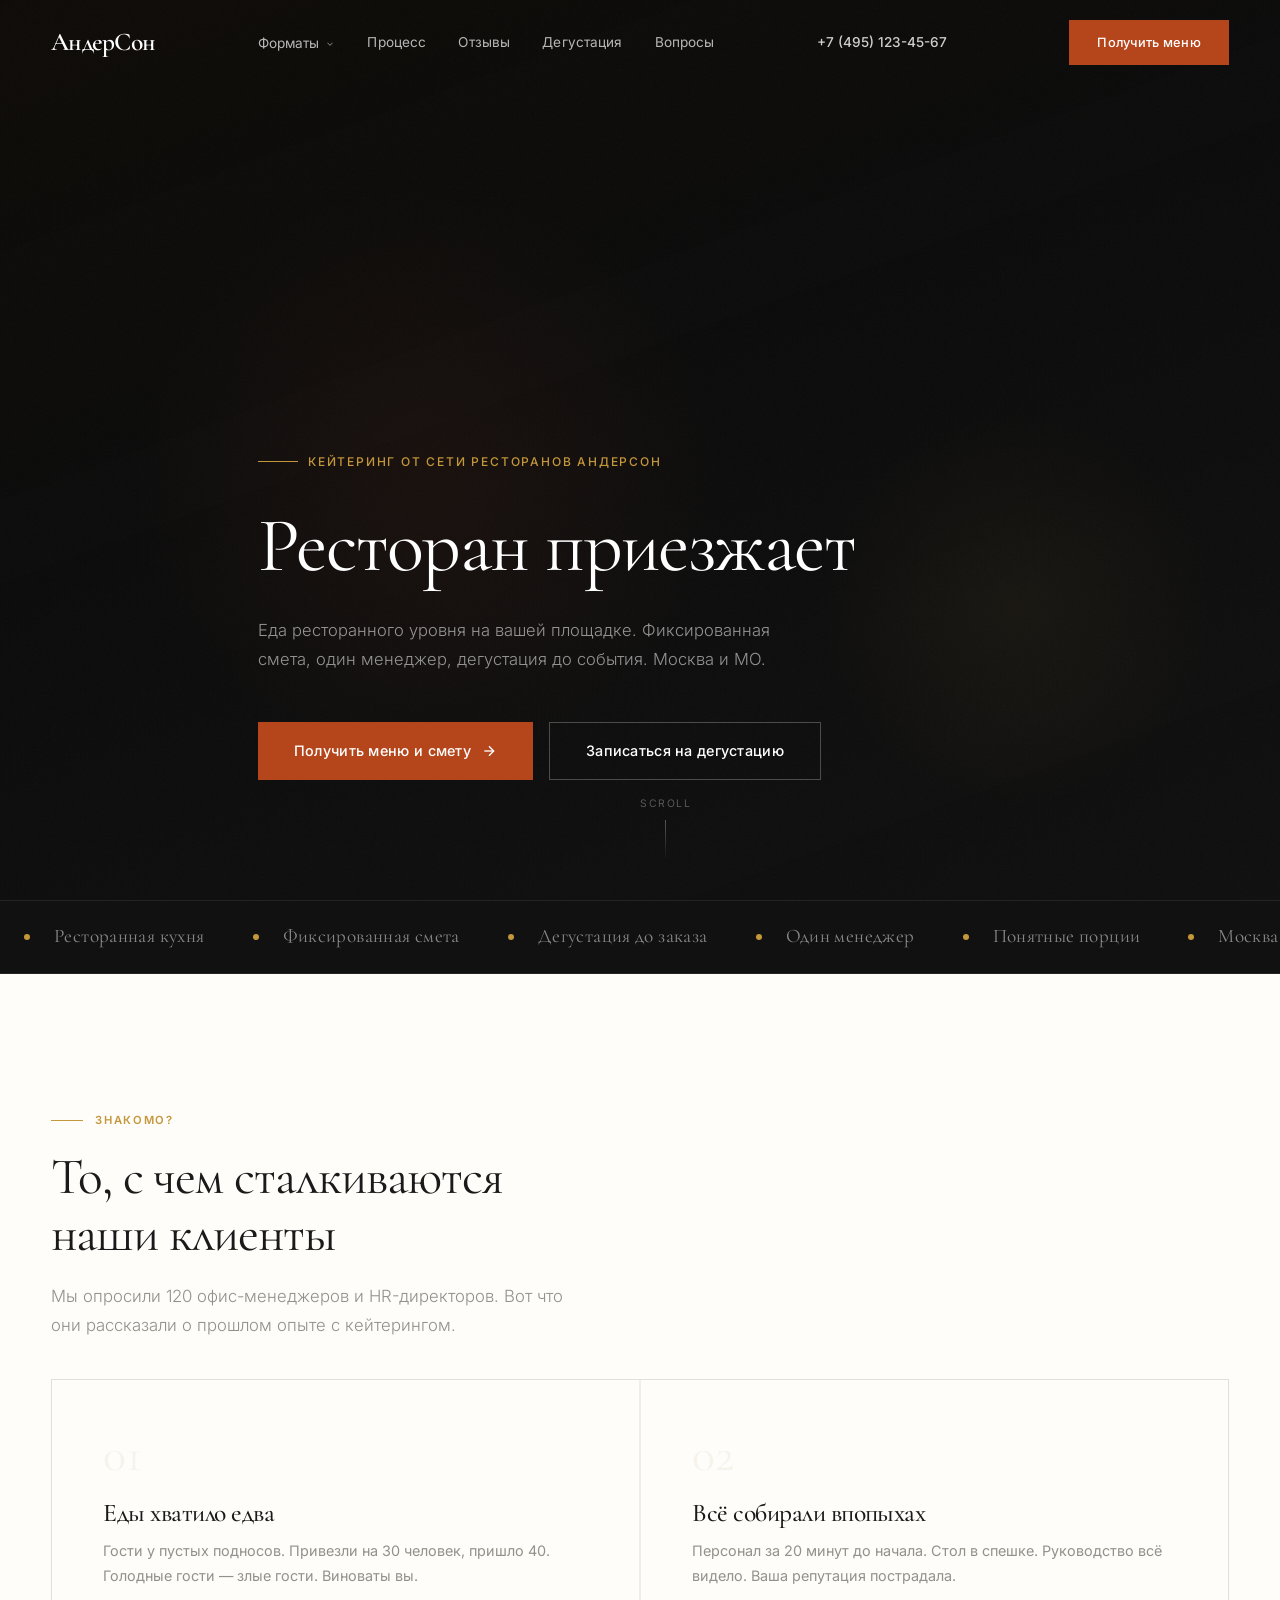
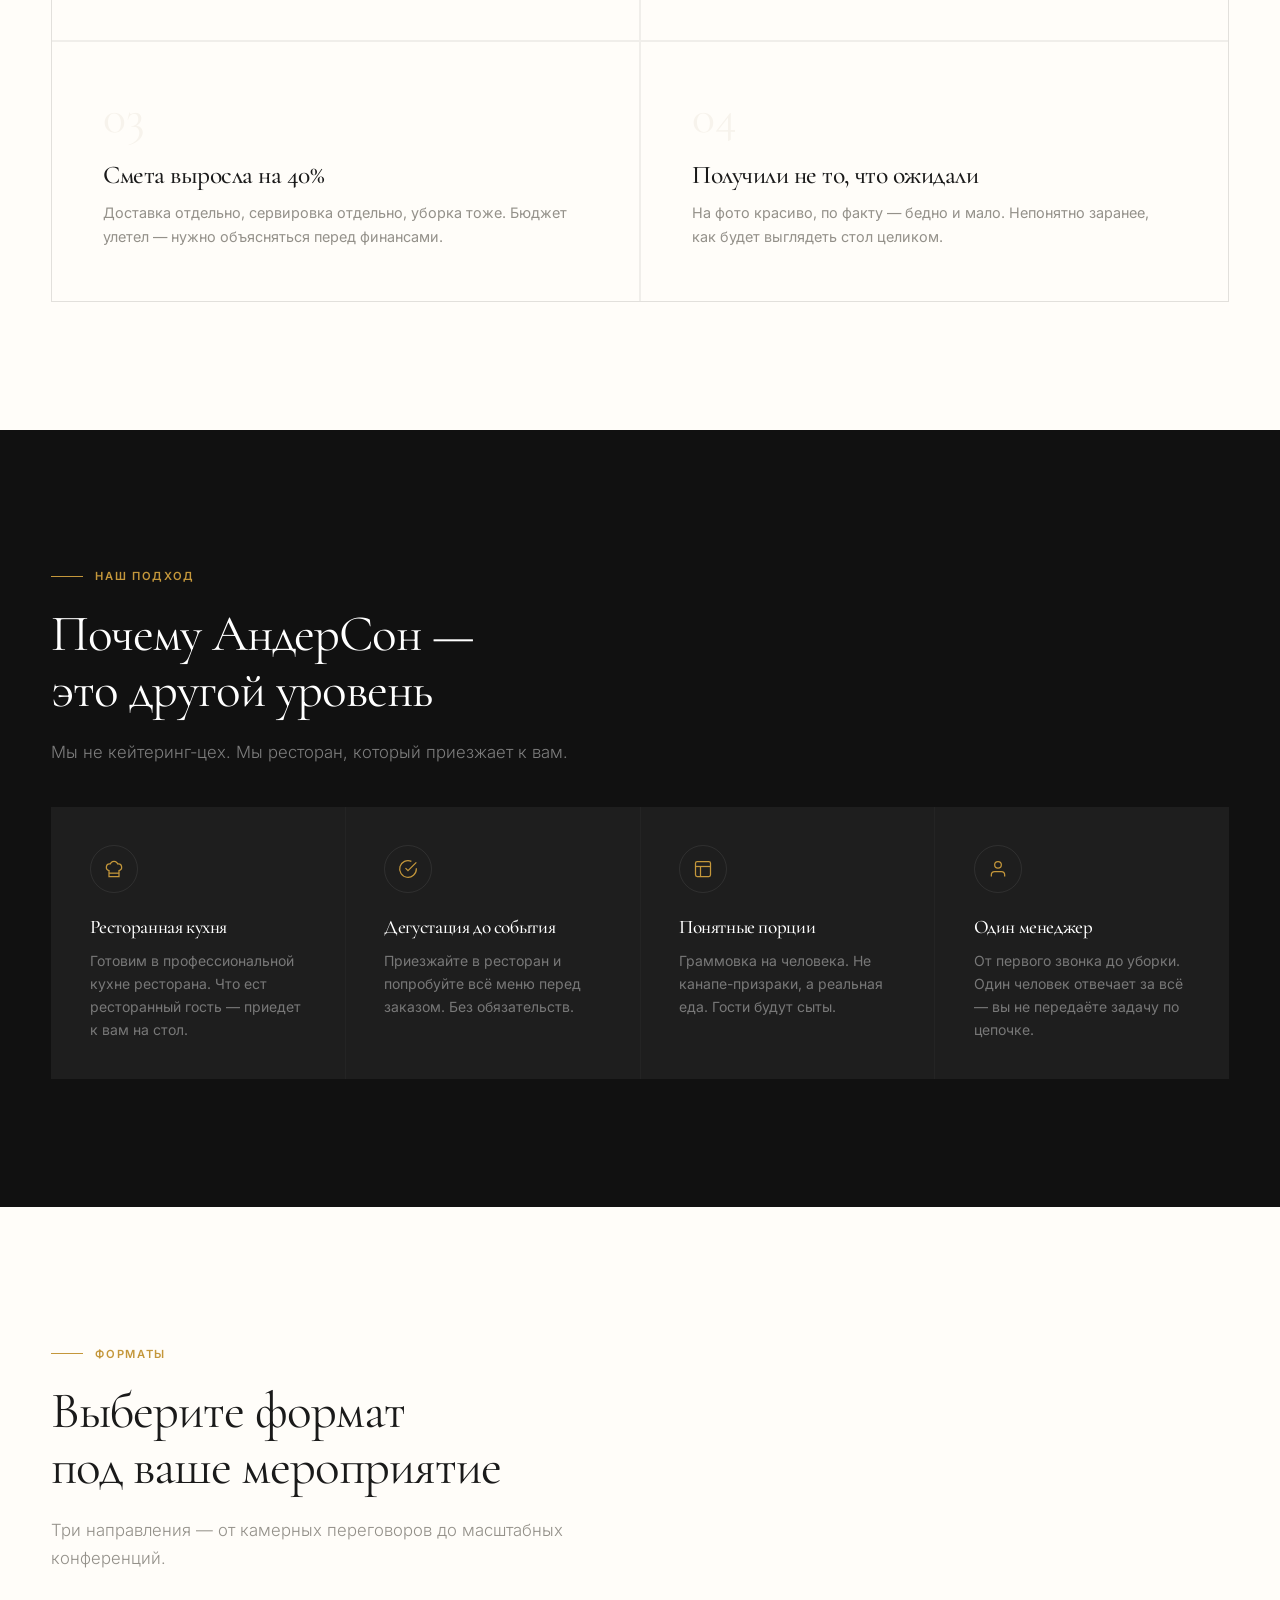
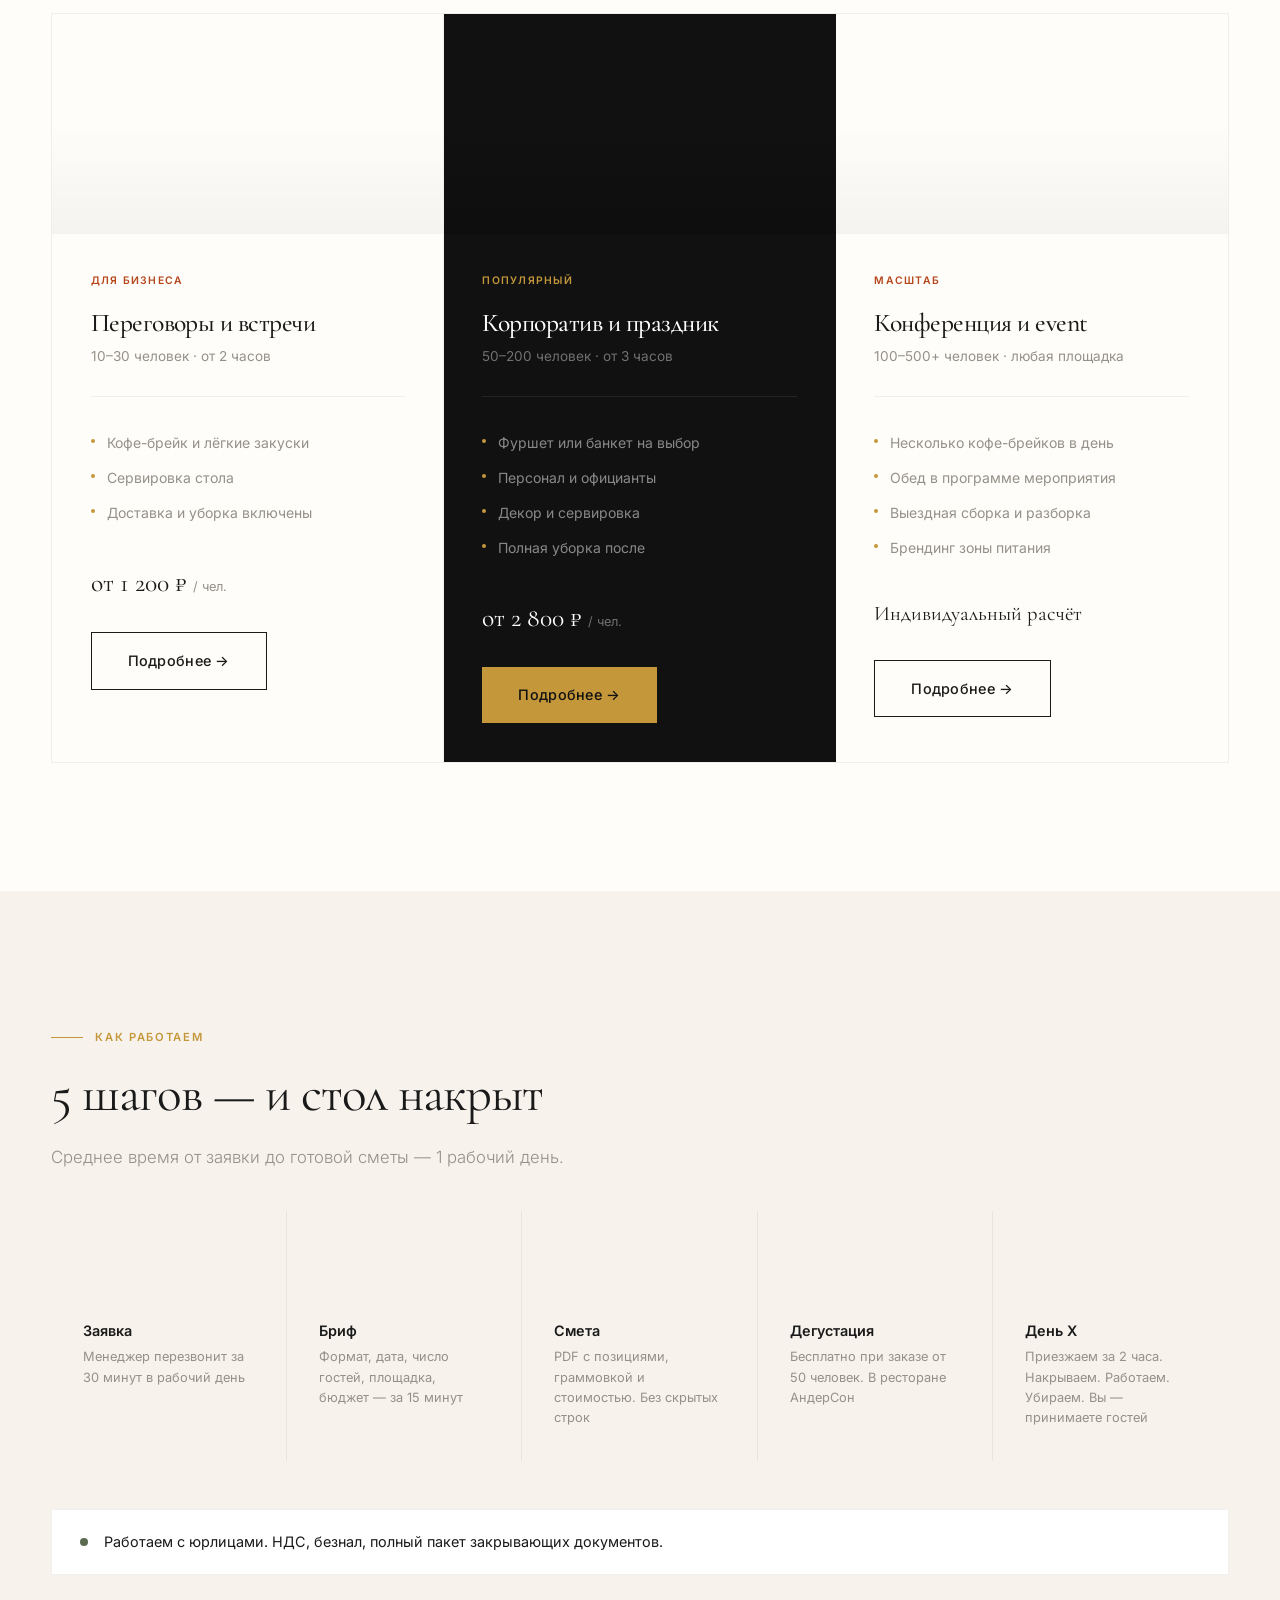
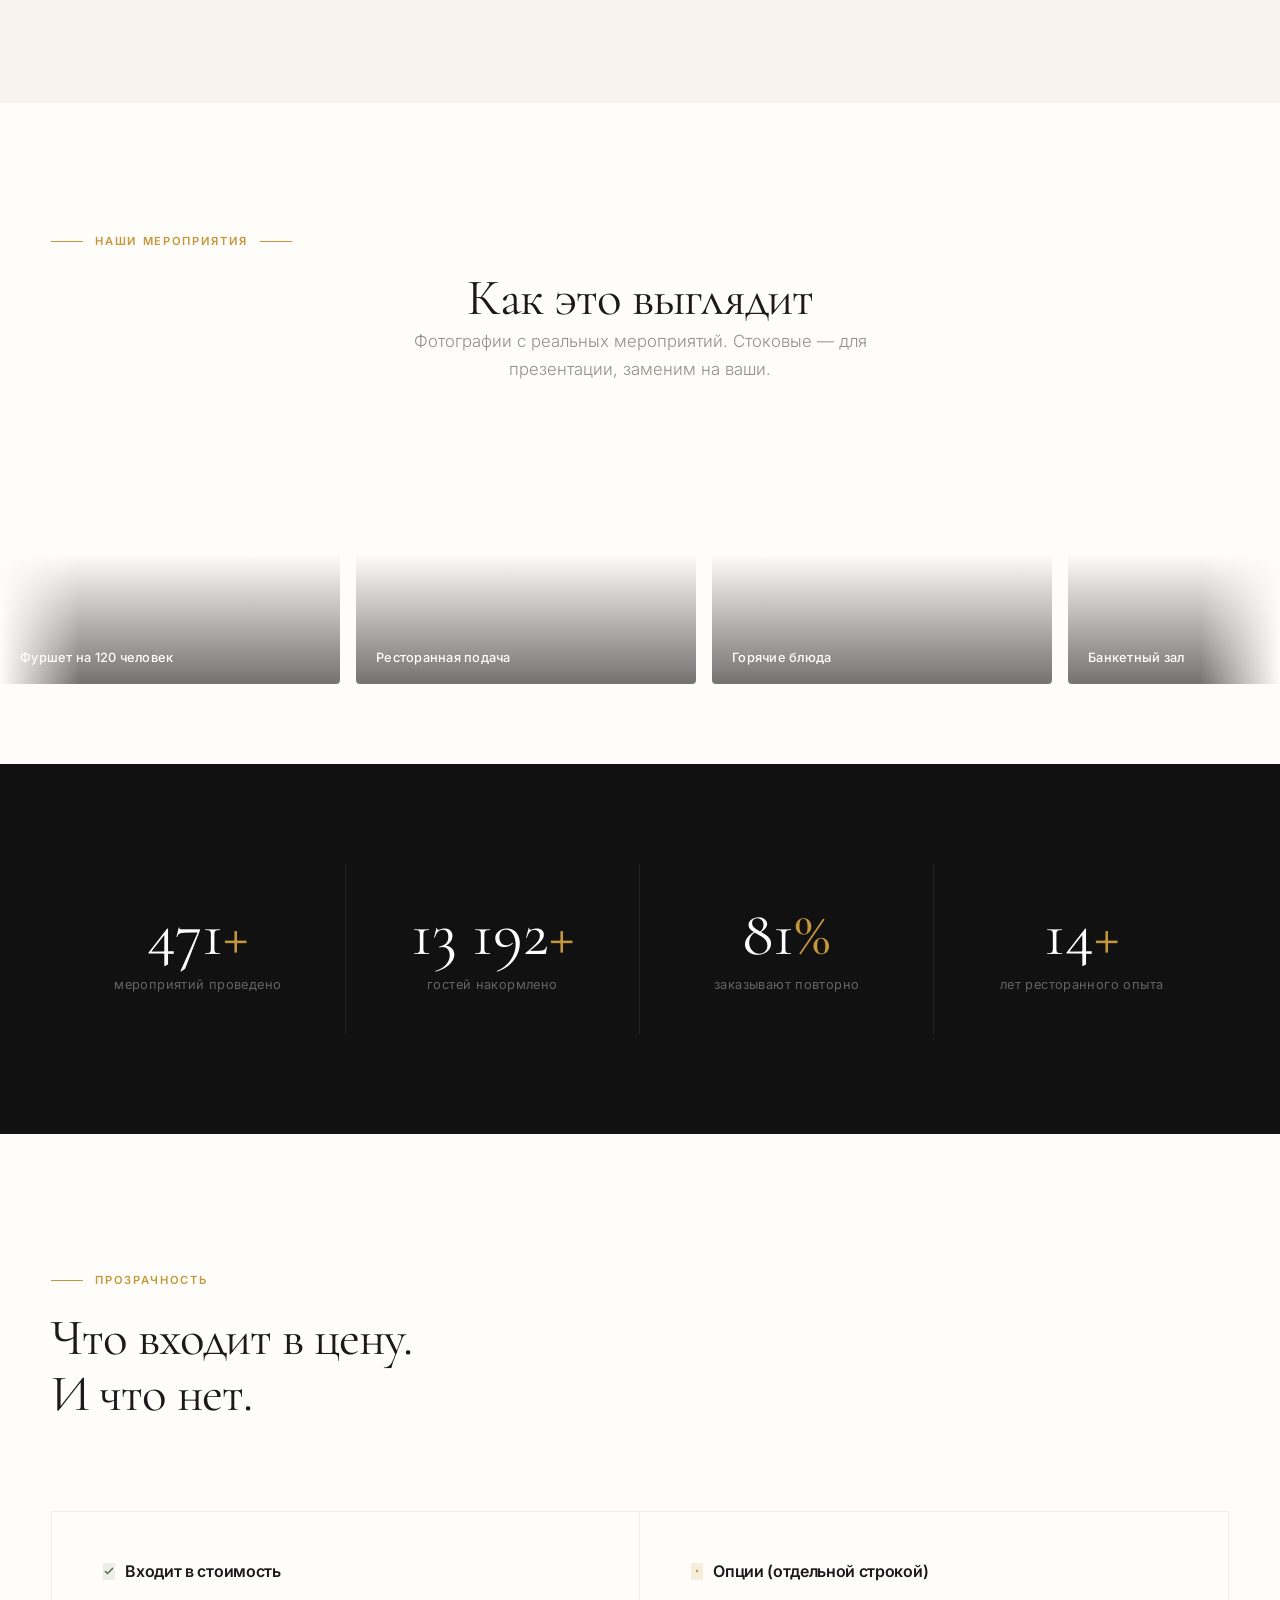
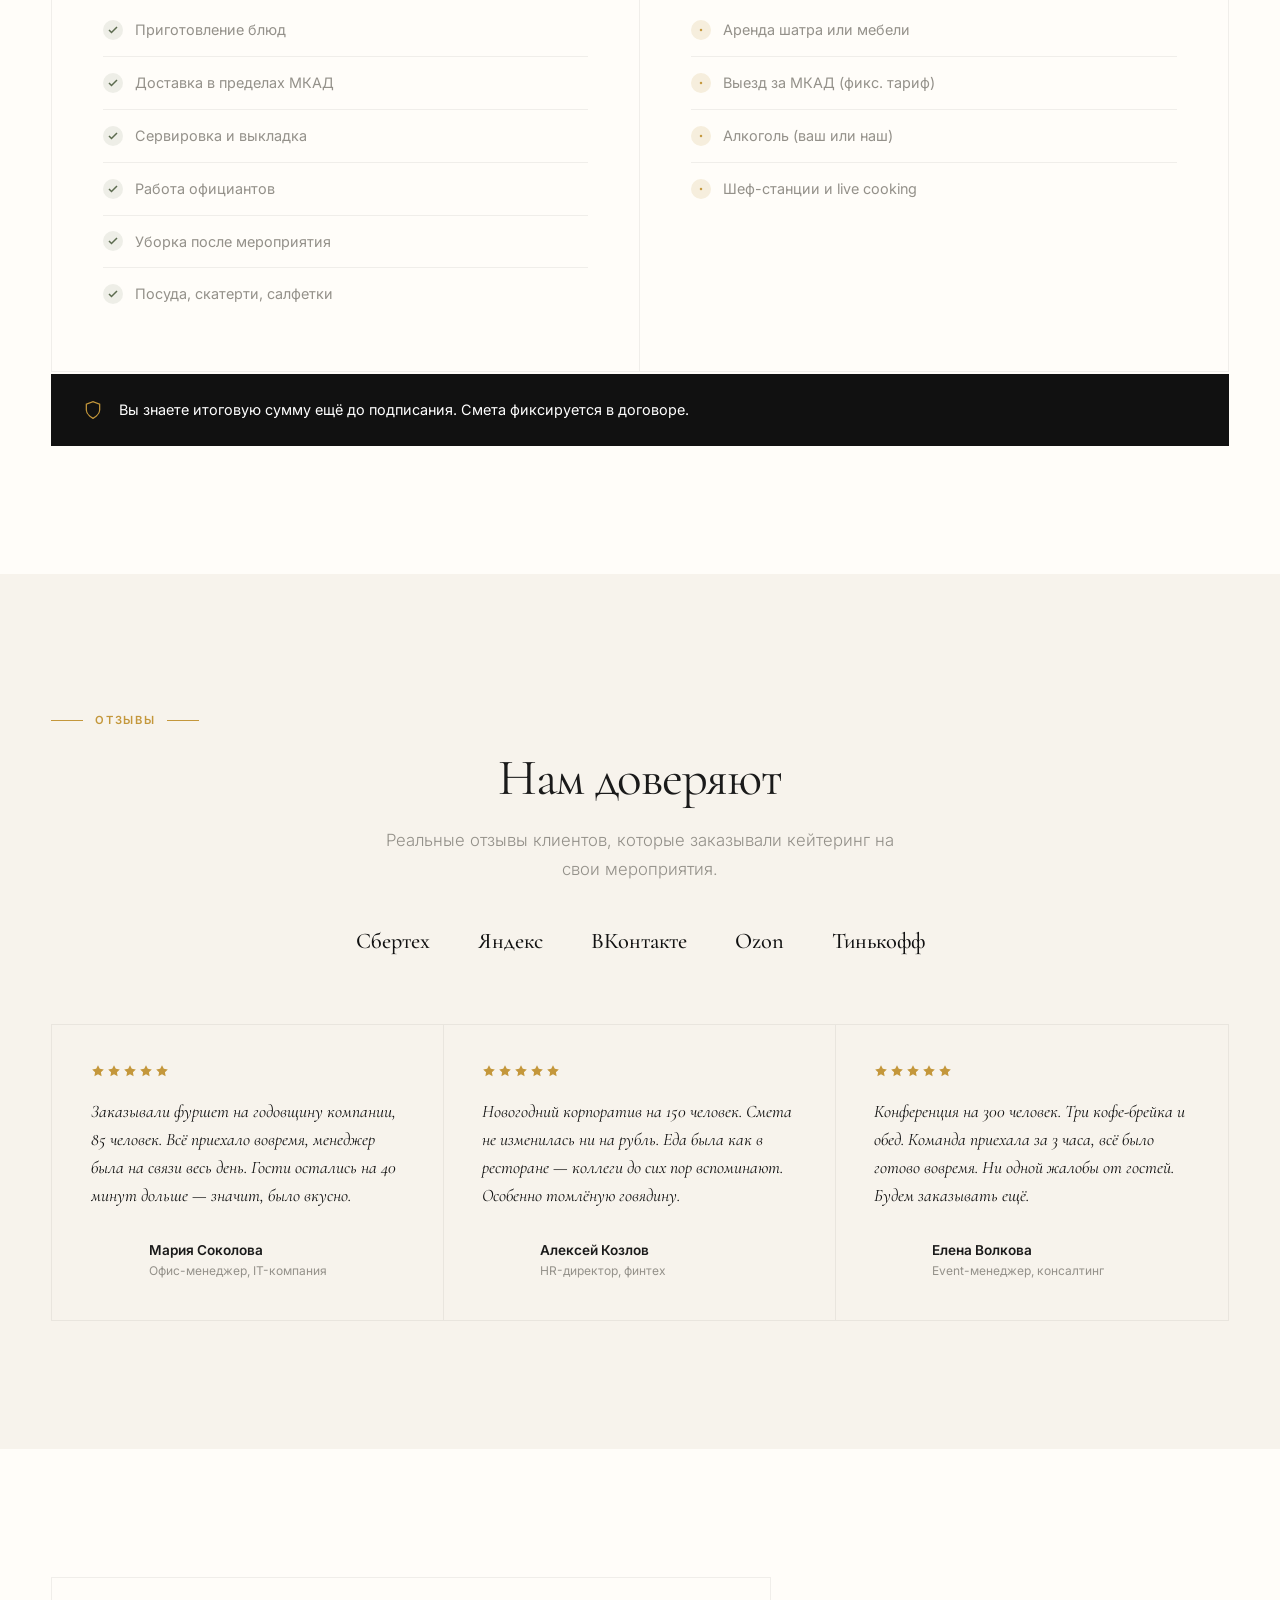
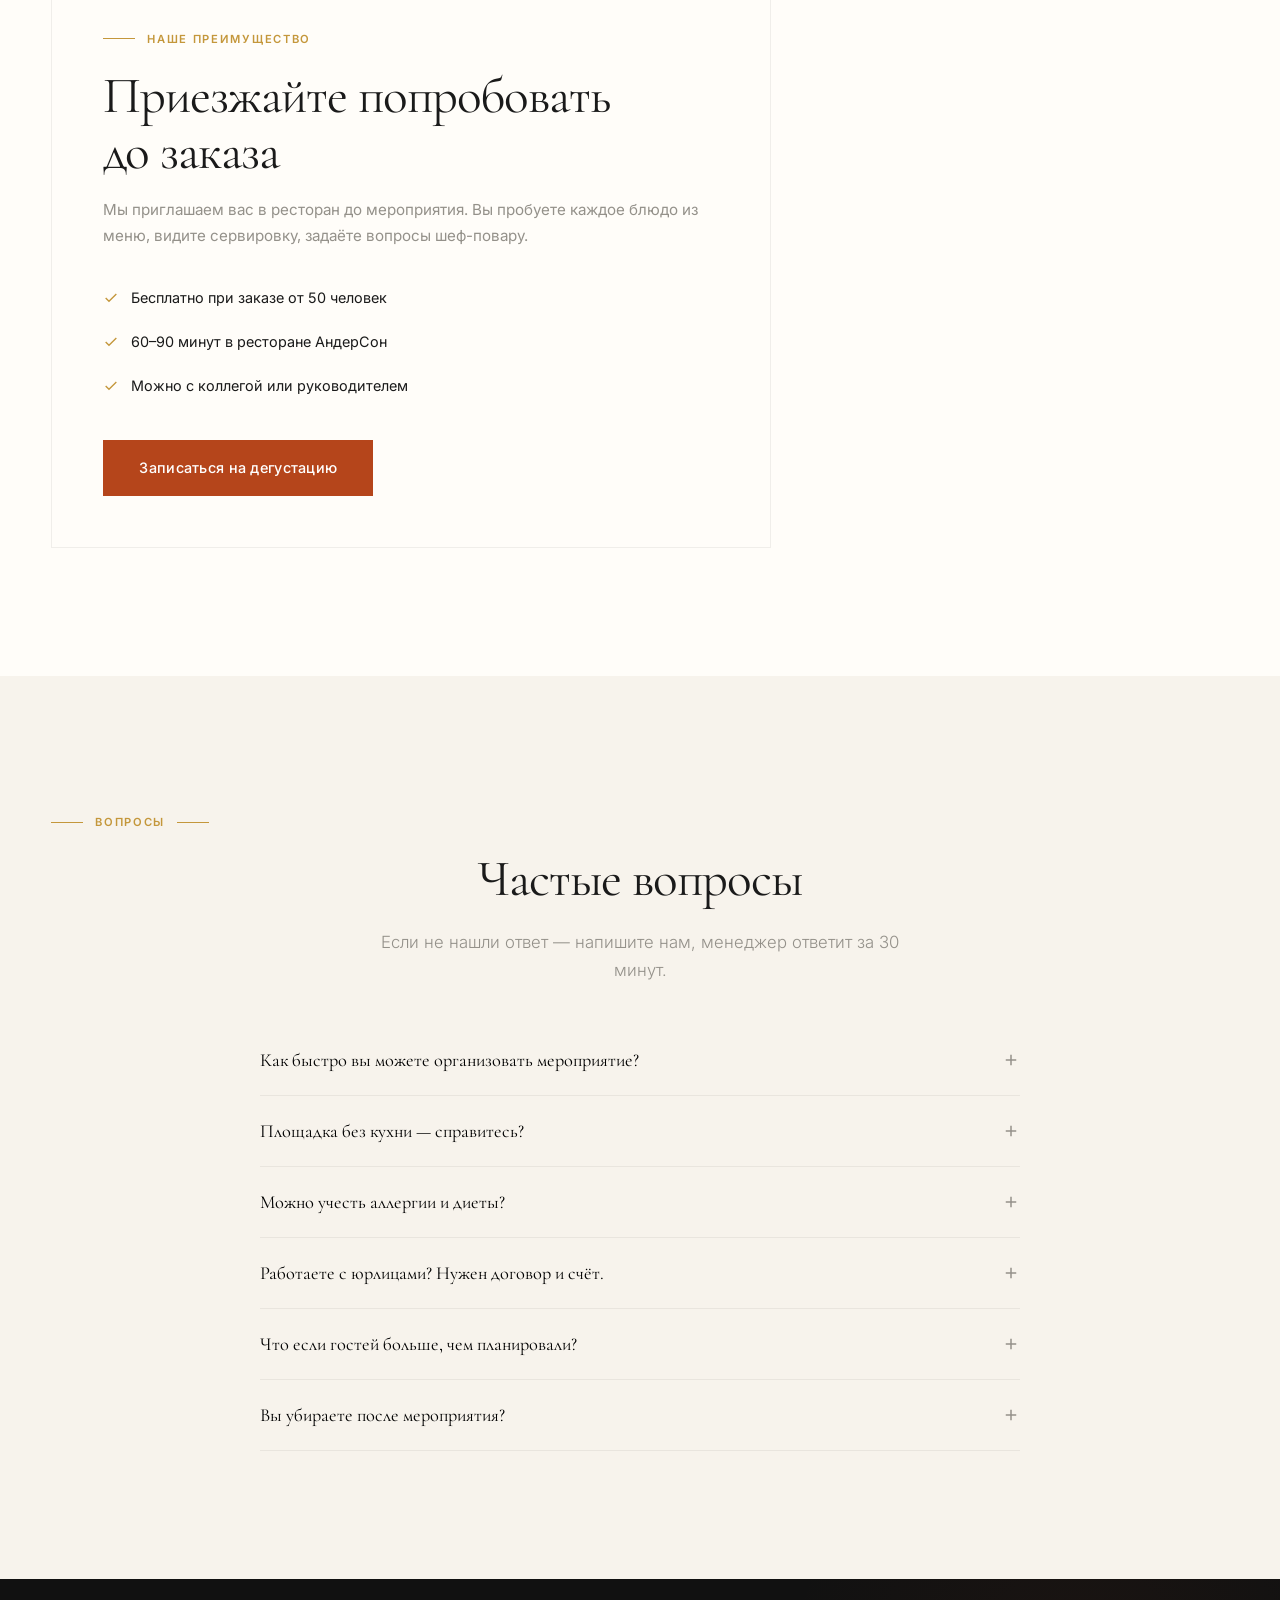
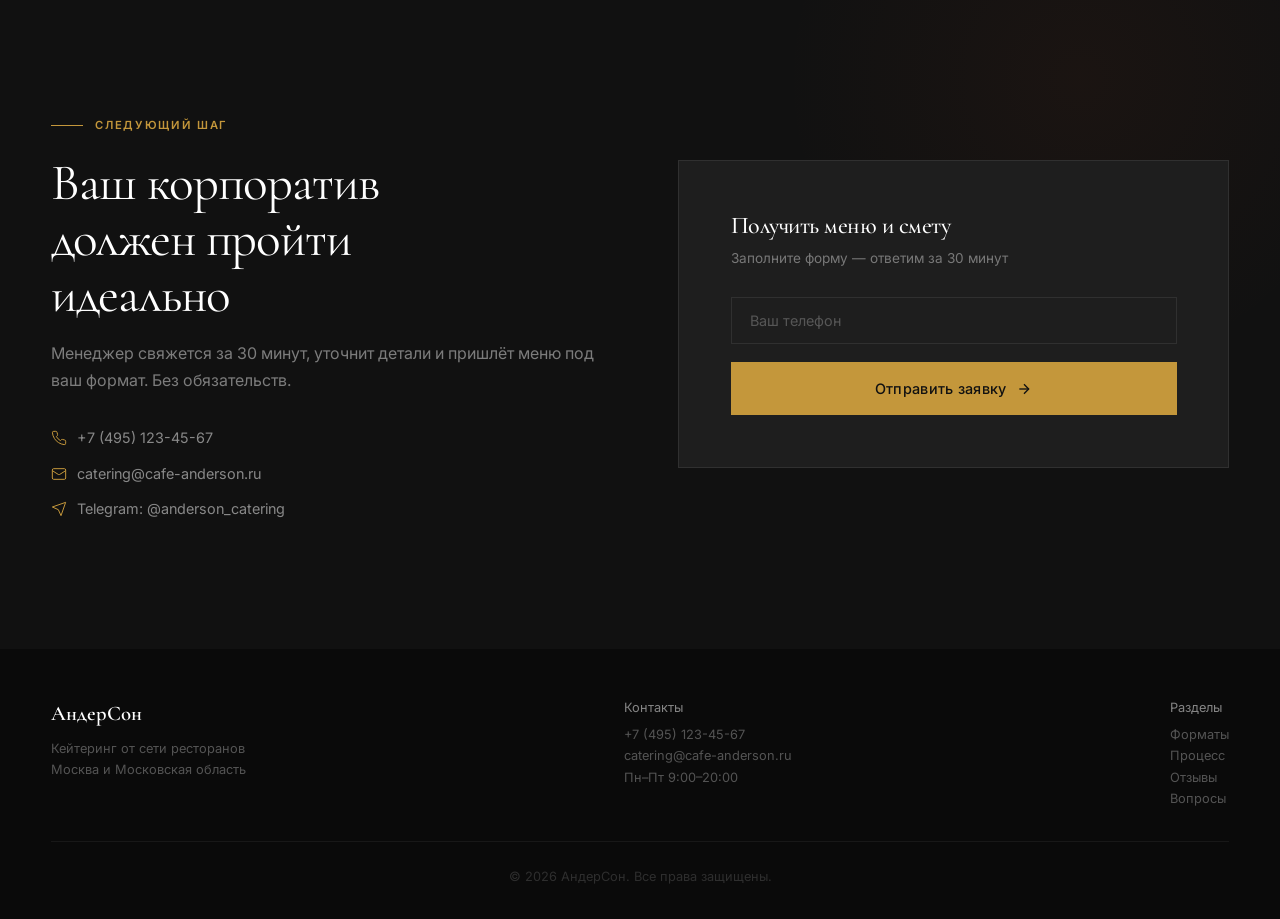
==== commit d82f4695: "Revert "Редизайн в стиле Social Pantry — editorial / natural palette" This reverts commit fba396baae" ====
--- a/index.html
+++ b/index.html
@@ -161,65 +161,53 @@
     <h2 class="rv">Выберите формат<br>под ваше мероприятие</h2>
     <p class="sec-sub rv">Три направления — от камерных переговоров до масштабных конференций.</p>
     <div class="fmt-grid">
-      <a href="dlya-assistentov.html" class="fmt-card rv">
-        <div class="fmt-img">
-          <div class="fmt-img-inner" style="background-image:url('https://images.unsplash.com/photo-1414235077428-338989a2e8c0?w=600&q=80&fit=crop')"></div>
-          <div class="fmt-img-overlay">
-            <span class="fmt-badge">Для бизнеса</span>
-            <h3>Переговоры<br>и встречи</h3>
-          </div>
+      <div class="fmt-card rv tilt-card">
+        <div class="fmt-img" style="background-image:url('https://images.unsplash.com/photo-1414235077428-338989a2e8c0?w=600&q=80&fit=crop')"></div>
+        <div class="fmt-body">
+        <div class="fmt-badge">Для бизнеса</div>
+        <h3>Переговоры и встречи</h3>
+        <p class="fmt-meta">10–30 человек · от 2 часов</p>
+        <ul class="fmt-list">
+          <li>Кофе-брейк и лёгкие закуски</li>
+          <li>Сервировка стола</li>
+          <li>Доставка и уборка включены</li>
+        </ul>
+        <div class="fmt-price">от 1 200 ₽ <small>/ чел.</small></div>
+        <a href="dlya-assistentov.html" class="btn btn-outline">Подробнее →</a>
         </div>
+      </div>
+      <div class="fmt-card featured rv rv-d1 tilt-card">
+        <div class="fmt-img" style="background-image:url('https://images.unsplash.com/photo-1530062845289-9109b2c9c868?w=600&q=80&fit=crop')"></div>
         <div class="fmt-body">
-          <p class="fmt-meta">10–30 гостей · от 2 часов</p>
-          <ul class="fmt-list">
-            <li>Кофе-брейк и лёгкие закуски</li>
-            <li>Сервировка стола</li>
-            <li>Доставка и уборка включены</li>
-          </ul>
-          <div class="fmt-price">от 1 200 ₽ <small>/ гость</small></div>
-          <span class="btn btn-outline">Подробнее →</span>
+        <div class="fmt-badge">Популярный</div>
+        <h3>Корпоратив и праздник</h3>
+        <p class="fmt-meta">50–200 человек · от 3 часов</p>
+        <ul class="fmt-list">
+          <li>Фуршет или банкет на выбор</li>
+          <li>Персонал и официанты</li>
+          <li>Декор и сервировка</li>
+          <li>Полная уборка после</li>
+        </ul>
+        <div class="fmt-price">от 2 800 ₽ <small>/ чел.</small></div>
+        <a href="dlya-hr.html" class="btn btn-fill">Подробнее →</a>
         </div>
-      </a>
-      <a href="dlya-hr.html" class="fmt-card featured rv rv-d1">
-        <div class="fmt-img">
-          <div class="fmt-img-inner" style="background-image:url('https://images.unsplash.com/photo-1530062845289-9109b2c9c868?w=600&q=80&fit=crop')"></div>
-          <div class="fmt-img-overlay">
-            <span class="fmt-badge">Популярный</span>
-            <h3>Корпоратив<br>и праздник</h3>
-          </div>
+      </div>
+      <div class="fmt-card rv rv-d2 tilt-card">
+        <div class="fmt-img" style="background-image:url('https://images.unsplash.com/photo-1511578314322-379afb476865?w=600&q=80&fit=crop')"></div>
+        <div class="fmt-body">
+        <div class="fmt-badge">Масштаб</div>
+        <h3>Конференция и event</h3>
+        <p class="fmt-meta">100–500+ человек · любая площадка</p>
+        <ul class="fmt-list">
+          <li>Несколько кофе-брейков в день</li>
+          <li>Обед в программе мероприятия</li>
+          <li>Выездная сборка и разборка</li>
+          <li>Брендинг зоны питания</li>
+        </ul>
+        <div class="fmt-price" style="font-size:1.3rem">Индивидуальный расчёт</div>
+        <a href="dlya-event.html" class="btn btn-outline">Подробнее →</a>
         </div>
-        <div class="fmt-body">
-          <p class="fmt-meta">50–200 гостей · от 3 часов</p>
-          <ul class="fmt-list">
-            <li>Фуршет или банкет на выбор</li>
-            <li>Персонал и официанты</li>
-            <li>Декор и сервировка</li>
-            <li>Полная уборка после</li>
-          </ul>
-          <div class="fmt-price">от 2 800 ₽ <small>/ гость</small></div>
-          <span class="btn btn-fill">Подробнее →</span>
-        </div>
-      </a>
-      <a href="dlya-event.html" class="fmt-card rv rv-d2">
-        <div class="fmt-img">
-          <div class="fmt-img-inner" style="background-image:url('https://images.unsplash.com/photo-1511578314322-379afb476865?w=600&q=80&fit=crop')"></div>
-          <div class="fmt-img-overlay">
-            <span class="fmt-badge">Масштаб</span>
-            <h3>Конференция<br>и event</h3>
-          </div>
-        </div>
-        <div class="fmt-body">
-          <p class="fmt-meta">100–500+ гостей · любая площадка</p>
-          <ul class="fmt-list">
-            <li>Несколько кофе-брейков в день</li>
-            <li>Обед в программе мероприятия</li>
-            <li>Выездная сборка и разборка</li>
-            <li>Брендинг зоны питания</li>
-          </ul>
-          <div class="fmt-price" style="font-size:1.3rem">Индивидуально</div>
-          <span class="btn btn-outline">Подробнее →</span>
-        </div>
-      </a>
+      </div>
     </div>
   </div>
 </section>
--- a/styles.css
+++ b/styles.css
@@ -1,6 +1,6 @@
 *,*::before,*::after{box-sizing:border-box;margin:0;padding:0}
 html{scroll-behavior:smooth;font-size:16px;scroll-padding-top:80px}
-body{font-family:'Inter',sans-serif;color:var(--charcoal);background:var(--cream);line-height:1.65;-webkit-font-smoothing:antialiased;overflow-x:hidden;font-weight:300}
+body{font-family:'Inter',sans-serif;color:#1a1a1a;background:#FFFDF9;line-height:1.65;-webkit-font-smoothing:antialiased;overflow-x:hidden}
 img{max-width:100%;display:block}
 a{color:inherit;text-decoration:none}
 ul{list-style:none}
@@ -10,67 +10,63 @@
 :root{
   --serif:'Cormorant Garamond',Georgia,serif;
   --sans:'Inter',-apple-system,sans-serif;
-  --cream:#F4F0E8;
-  --cream-dark:#EBE5D8;
-  --cream-deep:#DED5C2;
-  --charcoal:#1F1D1A;
-  --charcoal-soft:#2A2723;
-  --warm-gray:#8A8377;
-  --warm-gray-light:#BFB8A9;
-  --terra:#A04828;
-  --terra-deep:#7D3820;
-  --gold:#B08D4B;
-  --gold-soft:rgba(176,141,75,0.12);
-  --olive:#6B7558;
-  --olive-deep:#515A41;
-  --rust:#8B4A2F;
-  --border-light:rgba(31,29,26,0.08);
-  --border-dark:rgba(244,240,232,0.08);
+  --cream:#FFFDF9;
+  --cream-dark:#F7F3EC;
+  --charcoal:#111111;
+  --charcoal-soft:#1E1E1E;
+  --warm-gray:#94918A;
+  --warm-gray-light:#C4C0B8;
+  --terra:#B5451B;
+  --terra-deep:#8C3514;
+  --gold:#C4973B;
+  --gold-soft:rgba(196,151,59,0.15);
+  --olive:#5C6B4F;
+  --border-light:rgba(0,0,0,0.06);
+  --border-dark:rgba(255,255,255,0.08);
 }
 
 /* === TYPOGRAPHY === */
-h1,h2,h3,h4{font-family:var(--serif);font-weight:400;line-height:1.05;letter-spacing:-0.025em}
-h1{font-size:clamp(3rem,7vw,6.5rem);font-weight:400}
-h2{font-size:clamp(2rem,4.5vw,4rem);font-weight:400}
-h3{font-size:clamp(1.25rem,2vw,1.75rem);font-weight:500}
+h1,h2,h3,h4{font-family:var(--serif);font-weight:500;line-height:1.1;letter-spacing:-0.02em}
+h1{font-size:clamp(3rem,6vw,5.5rem);font-weight:400}
+h2{font-size:clamp(2rem,4vw,3.5rem);font-weight:400}
+h3{font-size:clamp(1.25rem,2vw,1.75rem)}
 .text-sm{font-size:0.875rem}
-.text-xs{font-size:0.72rem;letter-spacing:0.18em;text-transform:uppercase;font-weight:500}
+.text-xs{font-size:0.75rem;letter-spacing:0.1em;text-transform:uppercase;font-weight:600}
 
 /* === LAYOUT === */
 .wrap{max-width:1280px;margin:0 auto;padding:0 clamp(20px,4vw,64px)}
 .sec{padding:clamp(80px,10vw,140px) 0}
 
 /* === BUTTONS === */
-.btn{display:inline-flex;align-items:center;gap:12px;font-size:0.82rem;font-weight:500;letter-spacing:0.08em;text-transform:uppercase;transition:all .5s cubic-bezier(.25,.46,.45,.94)}
-.btn-fill{padding:18px 40px;background:var(--charcoal);color:var(--cream);border-radius:0}
-.btn-fill:hover{background:var(--terra);transform:translateY(-2px);box-shadow:0 12px 32px rgba(31,29,26,0.15)}
-.btn-outline{padding:18px 40px;border:1px solid var(--charcoal);border-radius:0;color:var(--charcoal)}
-.btn-outline:hover{background:var(--charcoal);color:var(--cream);border-color:var(--charcoal)}
+.btn{display:inline-flex;align-items:center;gap:10px;font-size:0.9rem;font-weight:500;letter-spacing:0.02em;transition:all .4s cubic-bezier(.25,.46,.45,.94)}
+.btn-fill{padding:16px 36px;background:var(--terra);color:#fff;border-radius:0}
+.btn-fill:hover{background:var(--terra-deep);transform:translateY(-2px);box-shadow:0 12px 32px rgba(181,69,27,0.25)}
+.btn-outline{padding:16px 36px;border:1px solid;border-radius:0}
+.btn-outline:hover{background:var(--charcoal);color:#fff;border-color:var(--charcoal)}
 .btn-ghost{padding:8px 0;position:relative}
 .btn-ghost::after{content:'';position:absolute;bottom:4px;left:0;width:0;height:1px;background:currentColor;transition:width .4s}
 .btn-ghost:hover::after{width:100%}
-.btn-inv{padding:18px 40px;border:1px solid rgba(244,240,232,0.25);color:var(--cream);border-radius:0}
-.btn-inv:hover{background:var(--cream);color:var(--charcoal);border-color:var(--cream)}
+.btn-inv{padding:16px 36px;border:1px solid rgba(255,255,255,0.25);color:#fff;border-radius:0}
+.btn-inv:hover{background:#fff;color:var(--charcoal);border-color:#fff}
 .btn svg{transition:transform .3s}
 .btn:hover svg{transform:translateX(4px)}
 
 /* === HEADER === */
-.hdr{position:fixed;top:0;left:0;right:0;z-index:100;padding:24px 0;transition:all .5s}
-.hdr.scrolled{background:rgba(244,240,232,0.95);backdrop-filter:blur(20px);box-shadow:0 1px 0 var(--border-light);padding:16px 0}
+.hdr{position:fixed;top:0;left:0;right:0;z-index:100;padding:20px 0;transition:all .5s}
+.hdr.scrolled{background:rgba(255,253,249,0.95);backdrop-filter:blur(20px);box-shadow:0 1px 0 var(--border-light);padding:14px 0}
 .hdr .wrap{display:flex;align-items:center;justify-content:space-between}
-.hdr-logo{font-family:var(--serif);font-size:1.75rem;font-weight:400;color:var(--cream);letter-spacing:-0.03em;transition:color .5s;font-style:italic}
+.hdr-logo{font-family:var(--serif);font-size:1.6rem;font-weight:600;color:#fff;letter-spacing:-0.03em;transition:color .5s}
 .hdr.scrolled .hdr-logo{color:var(--charcoal)}
-.hdr-nav{display:flex;gap:36px;align-items:center}
-.hdr-nav a{font-size:.78rem;font-weight:400;color:rgba(244,240,232,0.85);letter-spacing:0.08em;text-transform:uppercase;transition:color .3s}
-.hdr-nav a:hover{color:var(--cream)}
-.hdr.scrolled .hdr-nav a{color:var(--charcoal)}
-.hdr.scrolled .hdr-nav a:hover{color:var(--terra)}
-.hdr-phone{font-size:.82rem;font-weight:400;color:rgba(244,240,232,0.85);transition:color .5s;letter-spacing:0.02em}
+.hdr-nav{display:flex;gap:32px;align-items:center}
+.hdr-nav a{font-size:.85rem;font-weight:400;color:rgba(255,255,255,0.7);letter-spacing:0.01em;transition:color .3s}
+.hdr-nav a:hover{color:#fff}
+.hdr.scrolled .hdr-nav a{color:var(--warm-gray)}
+.hdr.scrolled .hdr-nav a:hover{color:var(--charcoal)}
+.hdr-phone{font-size:.85rem;font-weight:500;color:rgba(255,255,255,0.8);transition:color .5s}
 .hdr.scrolled .hdr-phone{color:var(--charcoal)}
-.hdr-cta{margin-left:24px}
-.hdr-cta .btn-fill{padding:14px 28px;font-size:.7rem;background:var(--cream);color:var(--charcoal)}
-.hdr-cta .btn-fill:hover{background:var(--terra);color:var(--cream)}
-.hdr.scrolled .hdr-cta .btn-fill{background:var(--charcoal);color:var(--cream)}
+.hdr-cta{margin-left:20px}
+.hdr-cta .btn-fill{padding:12px 28px;font-size:.8rem}
+.hdr.scrolled .hdr-cta .btn-fill{background:var(--charcoal)}
 .hdr.scrolled .hdr-cta .btn-fill:hover{background:var(--terra)}
 .hdr-dropdown{position:relative;display:inline-block}
 .hdr-dropdown-trigger{display:inline-flex;align-items:center;gap:6px;cursor:pointer}
@@ -78,15 +74,15 @@
 .hdr-dropdown:hover .hdr-dropdown-trigger svg{transform:rotate(180deg)}
 .hdr-dropdown-menu{position:absolute;top:100%;left:-20px;padding-top:20px;opacity:0;visibility:hidden;transform:translateY(-8px);transition:all .3s;min-width:300px;z-index:110}
 .hdr-dropdown:hover .hdr-dropdown-menu{opacity:1;visibility:visible;transform:translateY(0)}
-.hdr-dropdown-menu a{display:flex;flex-direction:column;gap:4px;padding:18px 24px;background:var(--cream);border:1px solid var(--border-light);border-bottom:none;transition:background .2s}
+.hdr-dropdown-menu a{display:flex;flex-direction:column;gap:2px;padding:14px 20px;background:#fff;border:1px solid var(--border-light);border-bottom:none;transition:background .2s}
 .hdr-dropdown-menu a:last-child{border-bottom:1px solid var(--border-light)}
-.hdr-dropdown-menu a:hover{background:var(--cream-dark)}
-.hdr-dropdown-menu a strong{font-family:var(--serif);font-size:1.1rem;font-weight:400;color:var(--charcoal);letter-spacing:-0.01em;font-style:italic}
-.hdr-dropdown-menu a span{font-size:.72rem;color:var(--warm-gray);font-weight:300;letter-spacing:.02em}
-.hdr:not(.scrolled) .hdr-dropdown-menu a{background:rgba(31,29,26,0.92);backdrop-filter:blur(12px);border-color:rgba(244,240,232,0.1)}
-.hdr:not(.scrolled) .hdr-dropdown-menu a:hover{background:rgba(42,39,35,0.95)}
-.hdr:not(.scrolled) .hdr-dropdown-menu a strong{color:var(--cream)}
-.hdr:not(.scrolled) .hdr-dropdown-menu a span{color:rgba(244,240,232,0.5)}
+.hdr-dropdown-menu a:hover{background:var(--cream)}
+.hdr-dropdown-menu a strong{font-family:var(--serif);font-size:1.05rem;font-weight:500;color:var(--charcoal);letter-spacing:-0.01em}
+.hdr-dropdown-menu a span{font-size:.72rem;color:var(--warm-gray)}
+.hdr:not(.scrolled) .hdr-dropdown-menu a{background:rgba(17,17,17,0.92);backdrop-filter:blur(12px);border-color:rgba(255,255,255,0.08)}
+.hdr:not(.scrolled) .hdr-dropdown-menu a:hover{background:rgba(30,30,30,0.95)}
+.hdr:not(.scrolled) .hdr-dropdown-menu a strong{color:#fff}
+.hdr:not(.scrolled) .hdr-dropdown-menu a span{color:rgba(255,255,255,0.5)}
 .hdr-burger{display:none;width:32px;height:24px;position:relative;z-index:101}
 .hdr-burger span{display:block;position:absolute;left:0;right:0;height:1.5px;background:#fff;transition:all .4s;border-radius:1px}
 .hdr.scrolled .hdr-burger span{background:var(--charcoal)}
@@ -101,7 +97,7 @@
 /* === MOBILE NAV === */
 .mnav{position:fixed;inset:0;background:var(--charcoal);z-index:99;display:flex;flex-direction:column;justify-content:center;align-items:center;gap:0;opacity:0;pointer-events:none;transition:opacity .5s}
 .mnav.open{opacity:1;pointer-events:all}
-.mnav a{display:block;font-family:var(--serif);font-size:2.5rem;font-weight:400;color:var(--cream);padding:14px 0;opacity:0;transform:translateY(20px);transition:all .4s;font-style:italic}
+.mnav a{display:block;font-family:var(--serif);font-size:2.5rem;font-weight:400;color:#fff;padding:12px 0;opacity:0;transform:translateY(20px);transition:all .4s}
 .mnav.open a{opacity:1;transform:translateY(0)}
 .mnav.open a:nth-child(1){transition-delay:.1s}
 .mnav.open a:nth-child(2){transition-delay:.15s}
@@ -109,24 +105,23 @@
 .mnav.open a:nth-child(4){transition-delay:.25s}
 .mnav.open a:nth-child(5){transition-delay:.3s}
 .mnav.open a:nth-child(6){transition-delay:.35s}
-.mnav a:hover{color:var(--terra)}
-.mnav-phone{margin-top:40px;font-size:1.2rem;color:var(--terra)!important;font-family:var(--sans)!important;font-weight:400!important;font-style:normal!important;letter-spacing:.02em}
+.mnav a:hover{color:var(--gold)}
+.mnav-phone{margin-top:40px;font-size:1.2rem;color:var(--gold)!important;font-family:var(--sans)!important;font-weight:500!important}
 
 /* === HERO === */
 .hero{min-height:100vh;display:flex;align-items:flex-end;position:relative;overflow:hidden;background:var(--charcoal)}
 .hero-bg{position:absolute;inset:0;background:url('https://images.unsplash.com/photo-1555244162-803834f70033?w=1920&q=80&fit=crop') center/cover no-repeat}
-.hero-bg::after{content:'';position:absolute;inset:0;background:linear-gradient(180deg,rgba(31,29,26,0.3) 0%,rgba(31,29,26,0.2) 30%,rgba(31,29,26,0.7) 100%)}
+.hero-bg::after{content:'';position:absolute;inset:0;background:linear-gradient(160deg,rgba(15,10,5,0.85) 0%,rgba(10,10,10,0.7) 40%,rgba(17,17,17,0.8) 100%)}
 .hero-grain{position:absolute;inset:0;opacity:.03;background-image:url("data:image/svg+xml,%3Csvg viewBox='0 0 256 256' xmlns='http://www.w3.org/2000/svg'%3E%3Cfilter id='n'%3E%3CfeTurbulence type='fractalNoise' baseFrequency='0.9' numOctaves='4' stitchTiles='stitch'/%3E%3C/filter%3E%3Crect width='100%25' height='100%25' filter='url(%23n)' opacity='1'/%3E%3C/svg%3E");background-size:128px}
 .hero-glow{position:absolute;top:20%;left:10%;width:600px;height:600px;background:radial-gradient(circle,rgba(181,69,27,0.08) 0%,transparent 70%);pointer-events:none}
 .hero-glow2{position:absolute;bottom:10%;right:5%;width:400px;height:400px;background:radial-gradient(circle,rgba(196,151,59,0.06) 0%,transparent 70%);pointer-events:none}
 .hero .wrap{position:relative;z-index:2;padding-top:180px;padding-bottom:clamp(60px,10vw,120px);max-width:900px}
 .hero-label{display:inline-flex;align-items:center;gap:10px;margin-bottom:32px;opacity:0;animation:fadeUp .8s .3s forwards}
 .hero-label .line{width:40px;height:1px;background:var(--gold)}
-.hero-label span{font-size:.72rem;letter-spacing:.2em;text-transform:uppercase;color:var(--cream);font-weight:500}
-.hero-label .line{background:var(--cream)}
-.hero h1{color:var(--cream);margin-bottom:32px;opacity:0;animation:fadeUp .8s .5s forwards;font-weight:400}
-.hero h1 em{font-style:italic;color:var(--cream);opacity:.85}
-.hero-lead{color:rgba(244,240,232,0.75);font-size:clamp(1.05rem,1.4vw,1.2rem);max-width:540px;margin-bottom:52px;line-height:1.65;font-weight:300;opacity:0;animation:fadeUp .8s .7s forwards}
+.hero-label span{font-size:.75rem;letter-spacing:.15em;text-transform:uppercase;color:var(--gold);font-weight:500}
+.hero h1{color:#fff;margin-bottom:28px;opacity:0;animation:fadeUp .8s .5s forwards}
+.hero h1 em{font-style:italic;color:var(--gold)}
+.hero-lead{color:rgba(255,255,255,0.55);font-size:clamp(1rem,1.3vw,1.15rem);max-width:520px;margin-bottom:48px;line-height:1.75;font-weight:300;opacity:0;animation:fadeUp .8s .7s forwards}
 .hero-actions{display:flex;gap:16px;flex-wrap:wrap;opacity:0;animation:fadeUp .8s .9s forwards}
 .hero-scroll{position:absolute;bottom:40px;left:50%;transform:translateX(-50%);z-index:2;display:flex;flex-direction:column;align-items:center;gap:8px;color:rgba(255,255,255,0.3);font-size:.65rem;letter-spacing:.15em;text-transform:uppercase;animation:fadeUp .8s 1.2s forwards;opacity:0}
 .hero-scroll .arrow{width:1px;height:40px;background:linear-gradient(to bottom,rgba(255,255,255,0.3),transparent);animation:scrollArrow 2s infinite}
@@ -135,197 +130,196 @@
 .hero-label,.hero h1,.hero-lead,.hero-actions,.hero-scroll{transform:translateY(24px)}
 
 /* === SECTION COMMON === */
-.sec-label{display:inline-flex;align-items:center;gap:14px;margin-bottom:28px}
-.sec-label .line{width:36px;height:1px;background:var(--terra)}
-.sec-label span{font-size:.72rem;letter-spacing:.22em;text-transform:uppercase;color:var(--terra);font-weight:500}
-.sec h2{margin-bottom:28px}
-.sec-sub{color:var(--warm-gray);max-width:580px;margin-bottom:56px;font-weight:300;font-size:1.1rem;line-height:1.7}
+.sec-label{display:inline-flex;align-items:center;gap:12px;margin-bottom:20px}
+.sec-label .line{width:32px;height:1px;background:var(--gold)}
+.sec-label span{font-size:.7rem;letter-spacing:.15em;text-transform:uppercase;color:var(--gold);font-weight:600}
+.sec h2{margin-bottom:20px}
+.sec-sub{color:var(--warm-gray);max-width:540px;margin-bottom:40px;font-weight:300;font-size:1.05rem;line-height:1.7}
 
 /* === PAIN SECTION === */
 .pain{background:var(--cream)}
-.pain-grid{display:grid;grid-template-columns:repeat(2,1fr);gap:clamp(40px,5vw,80px) clamp(48px,6vw,120px)}
-.pain-card{padding:16px 0;transition:all .4s;border-top:1px solid var(--border-light);padding-top:40px}
-.pain-card:hover{transform:none}
-.pain-num{font-family:var(--serif);font-size:3.5rem;font-weight:400;color:var(--terra);line-height:1;margin-bottom:28px;opacity:.9;transition:opacity .4s;font-style:italic}
-.pain-card:hover .pain-num{opacity:1}
-.pain-card h3{margin-bottom:16px;font-size:1.5rem;font-weight:500}
-.pain-card p{color:var(--warm-gray);font-size:1rem;line-height:1.7;max-width:440px}
+.pain-grid{display:grid;grid-template-columns:repeat(2,1fr);gap:2px;background:var(--border-light);border:1px solid var(--border-light)}
+.pain-card{background:var(--cream);padding:clamp(32px,4vw,56px);transition:background .4s}
+.pain-card:hover{background:#fff}
+.pain-num{font-family:var(--serif);font-size:3rem;font-weight:400;color:var(--cream-dark);line-height:1;margin-bottom:20px;transition:color .4s}
+.pain-card:hover .pain-num{color:var(--terra)}
+.pain-card h3{margin-bottom:12px}
+.pain-card p{color:var(--warm-gray);font-size:.9rem;line-height:1.7}
 
 /* === APPROACH (UTP) === */
-.approach{background:var(--cream-dark);color:var(--charcoal);position:relative}
-.approach::before{display:none}
+.approach{background:var(--charcoal);color:#fff;position:relative}
+.approach::before{content:'';position:absolute;inset:0;background:url('https://images.unsplash.com/photo-1559339352-11d035aa65de?w=1600&q=60&fit=crop') center/cover no-repeat;opacity:.06}
 .approach .wrap{position:relative;z-index:1}
-.approach .sec-sub{color:var(--warm-gray)}
-.approach-grid{display:grid;grid-template-columns:repeat(4,1fr);gap:clamp(32px,3vw,56px)}
-.approach-card{background:transparent;padding:0;transition:none}
-.approach-card:hover{background:transparent;transform:none}
-.approach-card .ico{width:56px;height:56px;border:none;border-radius:50%;display:flex;align-items:center;justify-content:center;margin-bottom:28px;color:var(--terra);background:rgba(160,72,40,0.1);transition:all .4s}
-.approach-card:hover .ico{background:var(--terra);color:var(--cream);transform:scale(1.05)}
-.approach-card h3{color:var(--charcoal);margin-bottom:14px;font-size:1.35rem;font-weight:500}
-.approach-card p{color:var(--warm-gray);font-size:.95rem;line-height:1.7}
-
-/* === FORMATS (Social Pantry style) === */
+.approach .sec-sub{color:rgba(255,255,255,0.45)}
+.approach-grid{display:grid;grid-template-columns:repeat(4,1fr);gap:1px;background:var(--border-dark)}
+.approach-card{background:var(--charcoal-soft);padding:clamp(28px,3vw,48px);transition:background .4s}
+.approach-card:hover{background:#252525}
+.approach-card .ico{width:48px;height:48px;border:1px solid var(--border-dark);border-radius:50%;display:flex;align-items:center;justify-content:center;margin-bottom:24px;color:var(--gold);transition:all .4s}
+.approach-card:hover .ico{border-color:var(--gold);background:var(--gold-soft)}
+.approach-card h3{color:#fff;margin-bottom:10px;font-size:1.2rem}
+.approach-card p{color:rgba(255,255,255,0.4);font-size:.875rem;line-height:1.65}
+
+/* === FORMATS === */
 .formats{background:var(--cream)}
-.fmt-grid{display:grid;grid-template-columns:repeat(3,1fr);gap:clamp(20px,2vw,32px);border:none}
-.fmt-card{border:none;display:flex;flex-direction:column;transition:none;overflow:hidden;background:transparent}
-.fmt-card:hover{background:transparent;transform:none;box-shadow:none}
-.fmt-img{height:clamp(280px,32vw,440px);background-size:cover;background-position:center;position:relative;overflow:hidden;transition:all .6s cubic-bezier(.16,1,.3,1)}
-.fmt-img::before{content:'';position:absolute;inset:0;background:linear-gradient(to bottom,transparent 40%,rgba(31,29,26,0.7) 100%);z-index:1;transition:opacity .4s}
-.fmt-img::after{content:'';position:absolute;inset:0;background:rgba(31,29,26,0);transition:background .4s;z-index:1}
-.fmt-card:hover .fmt-img::after{background:rgba(31,29,26,0.15)}
-.fmt-card .fmt-img-inner{position:absolute;inset:0;background-size:cover;background-position:center;transition:transform .8s cubic-bezier(.16,1,.3,1)}
-.fmt-card:hover .fmt-img-inner{transform:scale(1.05)}
-.fmt-img-overlay{position:absolute;bottom:0;left:0;right:0;padding:32px;color:var(--cream);z-index:2}
-.fmt-img-overlay .fmt-badge{font-size:.7rem;letter-spacing:.18em;text-transform:uppercase;font-weight:500;color:rgba(244,240,232,0.7);margin-bottom:12px;display:block}
-.fmt-img-overlay h3{font-family:var(--serif);font-size:clamp(1.5rem,2.2vw,2.2rem);font-weight:400;color:var(--cream);margin-bottom:0;letter-spacing:-0.02em}
-.fmt-card.featured{background:transparent;color:var(--charcoal);border-color:transparent;transition:none}
-.fmt-card.featured:hover{background:transparent;color:var(--charcoal);box-shadow:none}
-.fmt-card.featured .fmt-img::after,.fmt-card.featured:hover .fmt-img::after,.fmt-card.featured:hover .fmt-badge,.fmt-card.featured:hover .fmt-meta,.fmt-card.featured:hover .fmt-list li,.fmt-card.featured:hover .fmt-price small{}
-.fmt-body{padding:24px 0 0;display:flex;flex-direction:column;flex-grow:1}
-.fmt-card.featured .fmt-body{padding-top:24px;background:transparent}
-.fmt-card .fmt-meta{font-size:.85rem;color:var(--warm-gray);margin-bottom:20px;padding:0;border:none;font-weight:300}
-.fmt-card.featured .fmt-meta{color:var(--warm-gray);border:none}
-.fmt-list{flex-grow:1;margin-bottom:24px}
-.fmt-list li{font-size:.92rem;padding:5px 0;color:var(--charcoal);display:flex;align-items:flex-start;gap:10px;font-weight:300}
-.fmt-list li::before{content:'';width:4px;height:4px;border-radius:50%;background:var(--terra);margin-top:9px;flex-shrink:0}
-.fmt-card.featured .fmt-list li{color:var(--charcoal)}
-.fmt-price{font-family:var(--serif);font-size:clamp(1.5rem,2vw,2rem);font-weight:400;margin-bottom:24px;color:var(--terra);font-style:italic}
-.fmt-price small{font-family:var(--sans);font-size:.8rem;font-weight:300;color:var(--warm-gray);font-style:normal}
-.fmt-card.featured .fmt-price{color:var(--terra)}
-.fmt-card.featured .fmt-price small{color:var(--warm-gray)}
-.fmt-card.featured .btn-fill{background:var(--charcoal);color:var(--cream)}
-.fmt-card.featured .btn-fill:hover{background:var(--terra)}
-.fmt-card .btn{align-self:flex-start}
+.fmt-grid{display:grid;grid-template-columns:repeat(3,1fr);gap:0;border:1px solid var(--border-light)}
+.fmt-card{border-right:1px solid var(--border-light);display:flex;flex-direction:column;transition:background .4s;overflow:hidden}
+.fmt-card:last-child{border-right:none}
+.fmt-card:hover{background:#fff}
+.fmt-img{height:220px;background-size:cover;background-position:center;position:relative}
+.fmt-img::after{content:'';position:absolute;inset:0;background:linear-gradient(to bottom,transparent 50%,rgba(0,0,0,0.04) 100%)}
+.fmt-card.featured .fmt-img::after{background:linear-gradient(to bottom,transparent 50%,rgba(0,0,0,0.2) 100%)}
+.fmt-body{padding:clamp(28px,3vw,44px)}
+.fmt-card.featured{background:var(--charcoal);color:#fff;border-color:var(--charcoal);transition:background .4s,color .4s,transform .5s,box-shadow .5s}
+.fmt-card.featured:hover{background:#fff;color:var(--charcoal)}
+.fmt-card.featured:hover .fmt-badge{color:var(--terra)}
+.fmt-card.featured:hover .fmt-meta{color:var(--warm-gray);border-color:var(--border-light)}
+.fmt-card.featured:hover .fmt-list li{color:var(--warm-gray)}
+.fmt-card.featured:hover .fmt-price small{color:var(--warm-gray)}
+.fmt-card.featured:hover .btn-fill{background:var(--terra);color:#fff}
+.fmt-badge{font-size:.65rem;letter-spacing:.12em;text-transform:uppercase;font-weight:600;color:var(--terra);margin-bottom:20px}
+.fmt-card.featured .fmt-badge{color:var(--gold)}
+.fmt-card h3{font-size:clamp(1.5rem,2vw,2rem);margin-bottom:8px}
+.fmt-meta{font-size:.85rem;color:var(--warm-gray);margin-bottom:28px;padding-bottom:28px;border-bottom:1px solid var(--border-light)}
+.fmt-card.featured .fmt-meta{color:rgba(255,255,255,0.4);border-color:var(--border-dark)}
+.fmt-list{flex-grow:1;margin-bottom:32px}
+.fmt-list li{font-size:.875rem;padding:6px 0;color:var(--warm-gray);display:flex;align-items:flex-start;gap:12px}
+.fmt-list li::before{content:'';width:4px;height:4px;border-radius:50%;background:var(--gold);margin-top:8px;flex-shrink:0}
+.fmt-card.featured .fmt-list li{color:rgba(255,255,255,0.5)}
+.fmt-price{font-family:var(--serif);font-size:clamp(1.5rem,2vw,2.25rem);font-weight:400;margin-bottom:28px}
+.fmt-price small{font-family:var(--sans);font-size:.8rem;font-weight:400;color:var(--warm-gray)}
+.fmt-card.featured .fmt-price small{color:rgba(255,255,255,0.4)}
+.fmt-card.featured .btn-fill{background:var(--gold);color:var(--charcoal)}
+.fmt-card.featured .btn-fill:hover{background:#d4a73f}
 
 /* === PROCESS === */
-.process{background:var(--cream)}
-.proc-grid{display:grid;grid-template-columns:repeat(5,1fr);gap:clamp(20px,2vw,40px)}
-.proc-step{padding:0;border:none;position:relative}
-.proc-step .num{font-family:var(--serif);font-size:clamp(2.5rem,4vw,4rem);font-weight:400;color:var(--terra);line-height:1;margin-bottom:24px;font-style:italic;opacity:.85}
-.proc-step:hover .num{opacity:1}
-.proc-step h4{font-family:var(--serif);font-weight:500;font-size:1.15rem;margin-bottom:10px;letter-spacing:-0.01em;color:var(--charcoal)}
-.proc-step p{font-size:.88rem;color:var(--warm-gray);line-height:1.65;font-weight:300}
-.proc-note{margin-top:64px;display:flex;align-items:center;gap:16px;padding:24px 32px;border:1px solid var(--border-light);background:transparent;font-size:.95rem;font-weight:300}
+.process{background:var(--cream-dark)}
+.proc-grid{display:grid;grid-template-columns:repeat(5,1fr);gap:0}
+.proc-step{padding:clamp(24px,2.5vw,40px);border-right:1px solid var(--border-light);position:relative}
+.proc-step:last-child{border-right:none}
+.proc-step .num{font-family:var(--serif);font-size:4rem;font-weight:400;color:var(--cream-dark);line-height:1;margin-bottom:16px;transition:color .4s}
+.proc-step:hover .num{color:var(--terra)}
+.proc-step h4{font-family:var(--sans);font-weight:600;font-size:.9rem;margin-bottom:8px;letter-spacing:0}
+.proc-step p{font-size:.8rem;color:var(--warm-gray);line-height:1.6}
+.proc-note{margin-top:48px;display:flex;align-items:center;gap:16px;padding:20px 28px;border:1px solid var(--border-light);background:#fff;font-size:.9rem}
 .proc-note .dot{width:8px;height:8px;border-radius:50%;background:var(--olive);flex-shrink:0}
 
 /* === GALLERY MARQUEE === */
 .gallery{padding:clamp(80px,10vw,120px) 0 clamp(60px,8vw,80px);background:var(--cream);overflow:hidden}
 .gal-marquee{position:relative;width:100%;overflow:hidden}
-.gal-marquee::before,.gal-marquee::after{content:'';position:absolute;top:0;bottom:0;width:120px;z-index:3;pointer-events:none}
+.gal-marquee::before,.gal-marquee::after{content:'';position:absolute;top:0;bottom:0;width:80px;z-index:3;pointer-events:none}
 .gal-marquee::before{left:0;background:linear-gradient(to right,var(--cream),transparent)}
 .gal-marquee::after{right:0;background:linear-gradient(to left,var(--cream),transparent)}
-.gal-track{display:flex;gap:24px;width:max-content;animation:marquee 40s linear infinite}
+.gal-track{display:flex;gap:16px;width:max-content;animation:marquee 35s linear infinite}
 .gal-marquee:hover .gal-track{animation-play-state:paused}
 @keyframes marquee{0%{transform:translateX(0)}100%{transform:translateX(-50%)}}
-.gal-item{width:clamp(280px,30vw,420px);height:clamp(360px,36vw,520px);background-size:cover;background-position:center;border-radius:0;position:relative;overflow:hidden;flex-shrink:0;transition:transform .5s cubic-bezier(.16,1,.3,1)}
-.gal-item:hover{transform:scale(1.02)}
-.gal-item::after{content:'';position:absolute;inset:0;background:linear-gradient(to top,rgba(31,29,26,0.65) 0%,transparent 45%)}
-.gal-cap{position:absolute;bottom:28px;left:28px;right:28px;color:var(--cream);font-size:1rem;font-weight:400;z-index:2;letter-spacing:-0.01em;font-family:var(--serif);font-style:italic}
+.gal-item{width:340px;height:260px;background-size:cover;background-position:center;border-radius:4px;position:relative;overflow:hidden;flex-shrink:0;transition:transform .4s}
+.gal-item:hover{transform:scale(1.03)}
+.gal-item::after{content:'';position:absolute;inset:0;background:linear-gradient(to top,rgba(0,0,0,0.55) 0%,transparent 50%)}
+.gal-cap{position:absolute;bottom:16px;left:20px;right:20px;color:#fff;font-size:.8rem;font-weight:500;z-index:2;letter-spacing:.02em}
 
 /* === STATS === */
-.stats{background:var(--charcoal);padding:clamp(80px,10vw,140px) 0}
-.stats-grid{display:grid;grid-template-columns:repeat(4,1fr);gap:clamp(32px,4vw,64px)}
-.stat{text-align:left;padding:0;border:none;border-left:1px solid rgba(244,240,232,0.15);padding-left:clamp(20px,2.5vw,40px)}
-.stat-num{font-family:var(--serif);font-size:clamp(3rem,6vw,5rem);font-weight:400;color:var(--cream);line-height:1;margin-bottom:14px;letter-spacing:-0.02em}
-.stat-num .suffix{color:var(--terra);font-style:italic}
-.stat-label{font-size:.82rem;color:rgba(244,240,232,0.5);letter-spacing:.04em;font-weight:300;line-height:1.5}
+.stats{background:var(--charcoal);padding:clamp(60px,8vw,100px) 0}
+.stats-grid{display:grid;grid-template-columns:repeat(4,1fr);gap:0}
+.stat{text-align:center;padding:clamp(20px,3vw,40px);border-right:1px solid var(--border-dark)}
+.stat:last-child{border-right:none}
+.stat-num{font-family:var(--serif);font-size:clamp(2.5rem,5vw,4rem);font-weight:400;color:#fff;line-height:1;margin-bottom:8px}
+.stat-num .suffix{color:var(--gold)}
+.stat-label{font-size:.8rem;color:rgba(255,255,255,0.35);letter-spacing:.03em}
 
 /* === TRANSPARENCY === */
-.transp{background:var(--cream-dark)}
-.transp-grid{display:grid;grid-template-columns:1fr 1fr;gap:clamp(40px,6vw,100px);border:none}
-.transp-col{padding:0}
-.transp-col:first-child{border:none}
-.transp-col h3{font-family:var(--serif);font-weight:500;font-size:1.5rem;margin-bottom:32px;display:flex;align-items:center;gap:12px;color:var(--charcoal)}
-.transp-col li{padding:16px 0;border-bottom:1px solid var(--border-light);font-size:.95rem;color:var(--charcoal);display:flex;align-items:center;gap:14px;font-weight:300}
+.transp{background:var(--cream)}
+.transp-grid{display:grid;grid-template-columns:1fr 1fr;gap:0;border:1px solid var(--border-light)}
+.transp-col{padding:clamp(32px,4vw,56px)}
+.transp-col:first-child{border-right:1px solid var(--border-light)}
+.transp-col h3{font-family:var(--sans);font-weight:600;font-size:1rem;margin-bottom:24px;display:flex;align-items:center;gap:10px}
+.transp-col li{padding:14px 0;border-bottom:1px solid var(--border-light);font-size:.9rem;color:var(--warm-gray);display:flex;align-items:center;gap:12px}
 .transp-col li:last-child{border-bottom:none}
-.transp-col li .ck{width:22px;height:22px;border-radius:50%;display:flex;align-items:center;justify-content:center;flex-shrink:0}
-.ck-yes{background:rgba(107,117,88,0.15);color:var(--olive-deep)}
+.transp-col li .ck{width:20px;height:20px;border-radius:50%;display:flex;align-items:center;justify-content:center;flex-shrink:0}
+.ck-yes{background:rgba(92,107,79,0.1);color:var(--olive)}
 .ck-opt{background:var(--gold-soft);color:var(--gold)}
-.transp-banner{margin-top:48px;background:var(--charcoal);color:var(--cream);padding:32px 40px;display:flex;align-items:center;gap:18px;font-size:1rem;font-weight:300}
-.transp-banner svg{flex-shrink:0;color:var(--terra)}
+.transp-banner{margin-top:2px;background:var(--charcoal);color:#fff;padding:24px 32px;display:flex;align-items:center;gap:16px;font-size:.9rem;font-weight:400}
+.transp-banner svg{flex-shrink:0;color:var(--gold)}
 
 /* === REVIEWS === */
-.reviews{background:var(--cream)}
-.rev-logos{display:flex;gap:56px;align-items:center;justify-content:center;margin-bottom:80px;flex-wrap:wrap;opacity:.4}
-.rev-logo{font-family:var(--serif);font-size:1.5rem;font-weight:400;color:var(--charcoal);font-style:italic}
-.rev-grid{display:grid;grid-template-columns:repeat(3,1fr);gap:clamp(32px,4vw,64px);border:none}
-.rev-card{padding:0;border:none;background:transparent;transition:none}
-.rev-card:hover{background:transparent;transform:none;box-shadow:none}
-.rev-stars{display:flex;gap:3px;margin-bottom:28px;color:var(--terra)}
-.rev-text{font-family:var(--serif);font-size:1.25rem;font-weight:400;font-style:italic;line-height:1.55;margin-bottom:32px;color:var(--charcoal);letter-spacing:-0.01em}
-.rev-text::before{content:'"';font-size:3rem;line-height:0;vertical-align:-0.4em;color:var(--terra);margin-right:4px;opacity:.5}
-.rev-author{display:flex;align-items:center;gap:16px;padding-top:24px;border-top:1px solid var(--border-light)}
-.rev-ava{width:48px;height:48px;border-radius:50%;background-size:cover;background-position:center;flex-shrink:0}
-.rev-name{font-weight:500;font-size:.9rem;color:var(--charcoal)}
-.rev-role{font-size:.78rem;color:var(--warm-gray);font-weight:300}
+.reviews{background:var(--cream-dark)}
+.rev-logos{display:flex;gap:48px;align-items:center;justify-content:center;margin-bottom:64px;flex-wrap:wrap;opacity:.3}
+.rev-logo{font-family:var(--serif);font-size:1.4rem;font-weight:500;color:var(--charcoal)}
+.rev-grid{display:grid;grid-template-columns:repeat(3,1fr);gap:0;border:1px solid var(--border-light)}
+.rev-card{padding:clamp(28px,3vw,44px);border-right:1px solid var(--border-light);background:var(--cream-dark);transition:background .4s}
+.rev-card:last-child{border-right:none}
+.rev-card:hover{background:#fff}
+.rev-stars{display:flex;gap:2px;margin-bottom:20px;color:var(--gold)}
+.rev-text{font-family:var(--serif);font-size:1.1rem;font-weight:400;font-style:italic;line-height:1.6;margin-bottom:28px;color:var(--charcoal)}
+.rev-author{display:flex;align-items:center;gap:14px}
+.rev-ava{width:44px;height:44px;border-radius:50%;background-size:cover;background-position:center;flex-shrink:0}
+.rev-name{font-weight:600;font-size:.85rem}
+.rev-role{font-size:.75rem;color:var(--warm-gray)}
 
 /* === DEGUSTATION === */
-.degu{background:var(--cream-dark)}
-.degu-inner{border:none;max-width:900px;margin:0 auto;text-align:center}
+.degu{background:var(--cream)}
+.degu-inner{border:1px solid var(--border-light);max-width:720px}
 .degu-img{display:none}
-.degu-content{padding:0;display:flex;flex-direction:column;align-items:center}
-.degu-content .sec-label{justify-content:center}
-.degu-content h2{margin-bottom:32px;font-size:clamp(2.5rem,5vw,4rem)}
-.degu-content>p{color:var(--warm-gray);margin-bottom:40px;font-size:1.15rem;line-height:1.7;max-width:640px;font-weight:300}
-.degu-list{display:grid;grid-template-columns:repeat(3,1fr);gap:24px;margin-bottom:48px;max-width:720px;text-align:left}
-.degu-list li{padding:20px;display:flex;flex-direction:column;gap:8px;font-size:.92rem;font-weight:300;color:var(--charcoal);border-top:1px solid var(--border-light);padding-top:20px}
-.degu-list li svg{color:var(--terra);flex-shrink:0}
-.degu-content .btn{margin-top:0;align-self:center}
+.degu-content{padding:clamp(40px,4vw,72px);display:flex;flex-direction:column;justify-content:center}
+.degu-content h2{margin-bottom:16px}
+.degu-content>p{color:var(--warm-gray);margin-bottom:28px;font-size:.95rem;line-height:1.7}
+.degu-list li{padding:10px 0;display:flex;align-items:center;gap:12px;font-size:.9rem}
+.degu-list li svg{color:var(--gold);flex-shrink:0}
+.degu-content .btn{margin-top:32px;align-self:flex-start}
 
 /* === FAQ === */
 .faq{background:var(--cream-dark)}
-.faq-list{max-width:820px;margin:40px auto 0}
+.faq-list{max-width:760px;margin:32px auto 0}
 .faq-item{border-bottom:1px solid var(--border-light)}
-.faq-q{width:100%;text-align:left;padding:28px 0;font-family:var(--serif);font-size:1.3rem;font-weight:400;display:flex;justify-content:space-between;align-items:center;gap:16px;transition:color .3s;color:var(--charcoal)}
+.faq-q{width:100%;text-align:left;padding:24px 0;font-family:var(--serif);font-size:1.15rem;font-weight:400;display:flex;justify-content:space-between;align-items:center;gap:16px;transition:color .3s}
 .faq-q:hover{color:var(--terra)}
-.faq-q svg{flex-shrink:0;transition:transform .4s;color:var(--terra)}
+.faq-q svg{flex-shrink:0;transition:transform .4s;color:var(--warm-gray)}
 .faq-item.open .faq-q svg{transform:rotate(45deg)}
 .faq-a{max-height:0;overflow:hidden;transition:max-height .5s cubic-bezier(.25,.46,.45,.94)}
-.faq-item.open .faq-a{max-height:240px}
-.faq-a p{padding-bottom:28px;font-size:1rem;color:var(--warm-gray);line-height:1.75;font-weight:300;max-width:640px}
+.faq-item.open .faq-a{max-height:200px}
+.faq-a p{padding-bottom:24px;font-size:.9rem;color:var(--warm-gray);line-height:1.75}
 
 /* === FINAL CTA === */
-.cta-final{background:var(--charcoal);color:var(--cream);padding:clamp(100px,12vw,160px) 0;position:relative;overflow:hidden}
-.cta-final .glow{position:absolute;top:-200px;right:-100px;width:700px;height:700px;background:radial-gradient(circle,rgba(160,72,40,0.08) 0%,transparent 70%);pointer-events:none}
-.cta-final .wrap{position:relative;z-index:2;display:grid;grid-template-columns:1fr 1fr;gap:clamp(60px,8vw,120px);align-items:center}
-.cta-text h2{color:var(--cream);margin-bottom:24px;font-size:clamp(2.5rem,5vw,4.5rem)}
-.cta-text p{color:rgba(244,240,232,0.55);margin-bottom:40px;font-size:1.1rem;line-height:1.7;font-weight:300;max-width:440px}
-.cta-contacts{display:flex;flex-direction:column;gap:14px}
-.cta-contact{display:flex;align-items:center;gap:12px;color:rgba(244,240,232,0.6);font-size:.95rem;transition:color .3s;font-weight:300}
-.cta-contact:hover{color:var(--cream)}
-.cta-contact svg{flex-shrink:0;color:var(--terra)}
-.cta-form{background:transparent;border:1px solid rgba(244,240,232,0.12);padding:clamp(40px,5vw,64px)}
-.cta-form h3{font-size:1.8rem;margin-bottom:10px;color:var(--cream);font-weight:400}
-.cta-form>p{font-size:.9rem;color:rgba(244,240,232,0.5);margin-bottom:32px;font-weight:300}
-.f-group{margin-bottom:16px}
-.f-group input,.f-group textarea{width:100%;padding:16px 20px;border:1px solid rgba(244,240,232,0.15);background:transparent;color:var(--cream);font-size:.95rem;outline:none;transition:border-color .3s;font-weight:300}
-.f-group input::placeholder,.f-group textarea::placeholder{color:rgba(244,240,232,0.3)}
-.f-group input:focus,.f-group textarea:focus{border-color:var(--terra)}
+.cta-final{background:var(--charcoal);color:#fff;padding:clamp(80px,10vw,140px) 0;position:relative;overflow:hidden}
+.cta-final .glow{position:absolute;top:-200px;right:-100px;width:600px;height:600px;background:radial-gradient(circle,rgba(181,69,27,0.06) 0%,transparent 70%);pointer-events:none}
+.cta-final .wrap{position:relative;z-index:2;display:grid;grid-template-columns:1fr 1fr;gap:clamp(40px,6vw,80px);align-items:center}
+.cta-text h2{color:#fff;margin-bottom:16px}
+.cta-text p{color:rgba(255,255,255,0.45);margin-bottom:32px;font-size:1rem;line-height:1.7}
+.cta-contacts{display:flex;flex-direction:column;gap:12px}
+.cta-contact{display:flex;align-items:center;gap:10px;color:rgba(255,255,255,0.5);font-size:.9rem;transition:color .3s}
+.cta-contact:hover{color:#fff}
+.cta-contact svg{flex-shrink:0;color:var(--gold)}
+.cta-form{background:var(--charcoal-soft);border:1px solid var(--border-dark);padding:clamp(32px,4vw,52px)}
+.cta-form h3{font-size:1.5rem;margin-bottom:8px;color:#fff}
+.cta-form>p{font-size:.85rem;color:rgba(255,255,255,0.4);margin-bottom:28px}
+.f-group{margin-bottom:14px}
+.f-group input,.f-group textarea{width:100%;padding:14px 18px;border:1px solid var(--border-dark);background:transparent;color:#fff;font-size:.9rem;outline:none;transition:border-color .3s}
+.f-group input::placeholder,.f-group textarea::placeholder{color:rgba(255,255,255,0.25)}
+.f-group input:focus,.f-group textarea:focus{border-color:var(--gold)}
 .f-group textarea{resize:vertical;min-height:60px}
-.cta-form .btn-fill{width:100%;justify-content:center;padding:20px;font-size:.82rem;margin-top:8px;background:var(--terra);color:var(--cream)}
-.cta-form .btn-fill:hover{background:var(--terra-deep)}
-.form-ok{display:none;text-align:center;padding:48px 0}
+.cta-form .btn-fill{width:100%;justify-content:center;padding:18px;font-size:.9rem;margin-top:4px;background:var(--gold);color:var(--charcoal)}
+.cta-form .btn-fill:hover{background:#d4a73f;box-shadow:0 12px 32px rgba(196,151,59,0.2)}
+.form-ok{display:none;text-align:center;padding:40px 0}
 .form-ok.show{display:block}
-.form-ok .chk{width:72px;height:72px;border-radius:50%;border:1px solid var(--terra);display:flex;align-items:center;justify-content:center;margin:0 auto 24px;color:var(--terra);animation:pop .5s}
+.form-ok .chk{width:64px;height:64px;border-radius:50%;border:2px solid var(--gold);display:flex;align-items:center;justify-content:center;margin:0 auto 20px;color:var(--gold);animation:pop .5s}
 @keyframes pop{0%{transform:scale(0)}60%{transform:scale(1.2)}100%{transform:scale(1)}}
-.form-ok h3{color:var(--cream);margin-bottom:8px;font-weight:400}
-.form-ok p{color:rgba(244,240,232,0.55);font-size:.95rem;font-weight:300}
+.form-ok h3{color:#fff;margin-bottom:6px}
+.form-ok p{color:rgba(255,255,255,0.45);font-size:.9rem}
 
 /* === FOOTER === */
-.ftr{background:var(--charcoal);padding:80px 0 48px;color:rgba(244,240,232,0.4);font-size:.88rem;font-weight:300}
-.ftr-inner{display:flex;justify-content:space-between;align-items:flex-start;gap:48px;flex-wrap:wrap;padding-bottom:48px;border-bottom:1px solid rgba(244,240,232,0.08)}
-.ftr-logo{font-family:var(--serif);font-size:1.75rem;font-weight:400;color:var(--cream);margin-bottom:12px;font-style:italic;letter-spacing:-0.02em}
-.ftr-copy{text-align:center;margin-top:32px;color:rgba(244,240,232,0.2);font-size:.8rem}
+.ftr{background:#0a0a0a;padding:48px 0 32px;color:rgba(255,255,255,0.3);font-size:.8rem}
+.ftr-inner{display:flex;justify-content:space-between;align-items:flex-start;gap:32px;flex-wrap:wrap;padding-bottom:32px;border-bottom:1px solid rgba(255,255,255,0.06)}
+.ftr-logo{font-family:var(--serif);font-size:1.3rem;font-weight:600;color:#fff;margin-bottom:6px}
+.ftr-copy{text-align:center;margin-top:24px;color:rgba(255,255,255,0.15)}
 
 /* === SCROLL TOP === */
-.to-top{position:fixed;bottom:32px;right:32px;width:48px;height:48px;background:var(--charcoal);color:var(--cream);display:flex;align-items:center;justify-content:center;z-index:90;opacity:0;transform:translateY(16px);transition:all .4s;pointer-events:none;border-radius:50%}
+.to-top{position:fixed;bottom:32px;right:32px;width:44px;height:44px;background:var(--charcoal);color:#fff;display:flex;align-items:center;justify-content:center;z-index:90;opacity:0;transform:translateY(16px);transition:all .4s;pointer-events:none}
 .to-top.show{opacity:1;transform:translateY(0);pointer-events:all}
 .to-top:hover{background:var(--terra)}
 
 /* === MOBILE CTA BAR === */
-.m-cta{display:none;position:fixed;bottom:0;left:0;right:0;background:rgba(244,240,232,0.97);backdrop-filter:blur(16px);padding:14px 20px;z-index:89;box-shadow:0 -1px 0 var(--border-light);transform:translateY(100%);transition:transform .4s}
+.m-cta{display:none;position:fixed;bottom:0;left:0;right:0;background:rgba(255,253,249,0.97);backdrop-filter:blur(16px);padding:12px 20px;z-index:89;box-shadow:0 -1px 0 var(--border-light);transform:translateY(100%);transition:transform .4s}
 .m-cta.show{transform:translateY(0)}
-.m-cta .btn-fill{width:100%;justify-content:center;padding:18px}
+.m-cta .btn-fill{width:100%;justify-content:center;padding:16px}
 
 /* === REVEAL ANIMATIONS === */
 .rv{opacity:0;transform:translateY(32px);transition:opacity .9s cubic-bezier(.16,1,.3,1),transform .9s cubic-bezier(.16,1,.3,1)}
@@ -342,14 +336,28 @@
 .rv-right.in{opacity:1;transform:none}
 
 /* === GRADIENT ANIMATED HEADING === */
-.grad-text{font-style:italic;color:rgba(244,240,232,0.85)}
-
-/* === ENHANCED HOVER EFFECTS (Social Pantry style — minimal) === */
+.grad-text{background:linear-gradient(135deg,var(--gold),var(--terra),var(--gold),#D4A03F);background-size:300% 300%;-webkit-background-clip:text;-webkit-text-fill-color:transparent;background-clip:text;animation:gradShift 6s ease infinite}
+@keyframes gradShift{0%{background-position:0% 50%}50%{background-position:100% 50%}100%{background-position:0% 50%}}
+
+/* === ENHANCED HOVER EFFECTS === */
+.pain-card{transition:background .4s,transform .4s,box-shadow .4s}
+.pain-card:hover{background:#fff;transform:translateY(-4px);box-shadow:0 20px 40px rgba(0,0,0,0.06)}
+.approach-card{transition:background .4s,transform .4s}
+.approach-card:hover{background:#252525;transform:translateY(-4px)}
+.fmt-card{transition:background .4s,transform .5s,box-shadow .5s}
+.fmt-card:hover{background:#fff;transform:translateY(-6px);box-shadow:0 24px 48px rgba(0,0,0,0.08)}
+.fmt-card.featured:hover{transform:translateY(-6px);box-shadow:0 24px 48px rgba(0,0,0,0.2)}
+.rev-card{transition:background .4s,transform .4s,box-shadow .4s}
+.rev-card:hover{background:#fff;transform:translateY(-4px);box-shadow:0 16px 40px rgba(0,0,0,0.06)}
+.proc-step{transition:background .3s}
+.proc-step:hover{background:rgba(0,0,0,0.015)}
+.gal-item{transition:transform .5s cubic-bezier(.16,1,.3,1)}
+.gal-item:hover{transform:scale(1.04)}
 .btn-fill{position:relative;overflow:hidden}
-.btn-fill::before{content:'';position:absolute;top:50%;left:50%;width:0;height:0;background:rgba(244,240,232,0.1);border-radius:50%;transform:translate(-50%,-50%);transition:width .6s,height .6s}
-.btn-fill:hover::before{width:400px;height:400px}
+.btn-fill::before{content:'';position:absolute;top:50%;left:50%;width:0;height:0;background:rgba(255,255,255,0.1);border-radius:50%;transform:translate(-50%,-50%);transition:width .6s,height .6s}
+.btn-fill:hover::before{width:300px;height:300px}
 .to-top{transition:all .4s cubic-bezier(.16,1,.3,1)}
-.to-top:hover{transform:translateY(-4px);box-shadow:0 8px 24px rgba(160,72,40,0.3)}
+.to-top:hover{transform:translateY(-4px);box-shadow:0 8px 24px rgba(181,69,27,0.3)}
 
 /* === PARALLAX PREP === */
 .parallax-bg{will-change:transform;transform:scale(1.1)}
@@ -372,19 +380,19 @@
 .cursor{display:none}
 
 /* === MARQUEE TEXT STRIP === */
-.marquee-strip{padding:24px 0;background:var(--terra);overflow:hidden;border:none}
-.marquee-track{display:flex;gap:0;width:max-content;animation:marqueeText 30s linear infinite}
+.marquee-strip{padding:20px 0;background:var(--charcoal);overflow:hidden;border-top:1px solid var(--border-dark);border-bottom:1px solid var(--border-dark)}
+.marquee-track{display:flex;gap:0;width:max-content;animation:marqueeText 20s linear infinite}
 @keyframes marqueeText{0%{transform:translateX(0)}100%{transform:translateX(-50%)}}
-.marquee-item{display:flex;align-items:center;gap:28px;padding:0 28px;white-space:nowrap}
-.marquee-item span{font-family:var(--serif);font-size:clamp(1.1rem,1.6vw,1.5rem);font-weight:400;color:var(--cream);letter-spacing:-0.01em;font-style:italic}
-.marquee-item .dot{width:6px;height:6px;border-radius:50%;background:var(--cream);flex-shrink:0;opacity:.6}
+.marquee-item{display:flex;align-items:center;gap:24px;padding:0 24px;white-space:nowrap}
+.marquee-item span{font-family:var(--serif);font-size:clamp(1rem,1.5vw,1.3rem);font-weight:400;color:rgba(255,255,255,0.5);letter-spacing:.02em}
+.marquee-item .dot{width:6px;height:6px;border-radius:50%;background:var(--gold);flex-shrink:0}
 
 /* === HERO TEXT SPLIT === */
 .hero-word{display:inline-block;opacity:0;transform:translateY(100%);animation:wordReveal .7s forwards}
 @keyframes wordReveal{to{opacity:1;transform:translateY(0)}}
 
 /* === SCROLL PROGRESS === */
-.scroll-progress{position:fixed;top:0;left:0;height:2px;background:var(--terra);z-index:101;width:0;transition:none}
+.scroll-progress{position:fixed;top:0;left:0;height:2px;background:linear-gradient(90deg,var(--terra),var(--gold));z-index:101;width:0;transition:none}
 
 /* === IMAGE TILT === */
 .tilt-card{transition:transform .4s cubic-bezier(.03,.98,.52,.99)}
